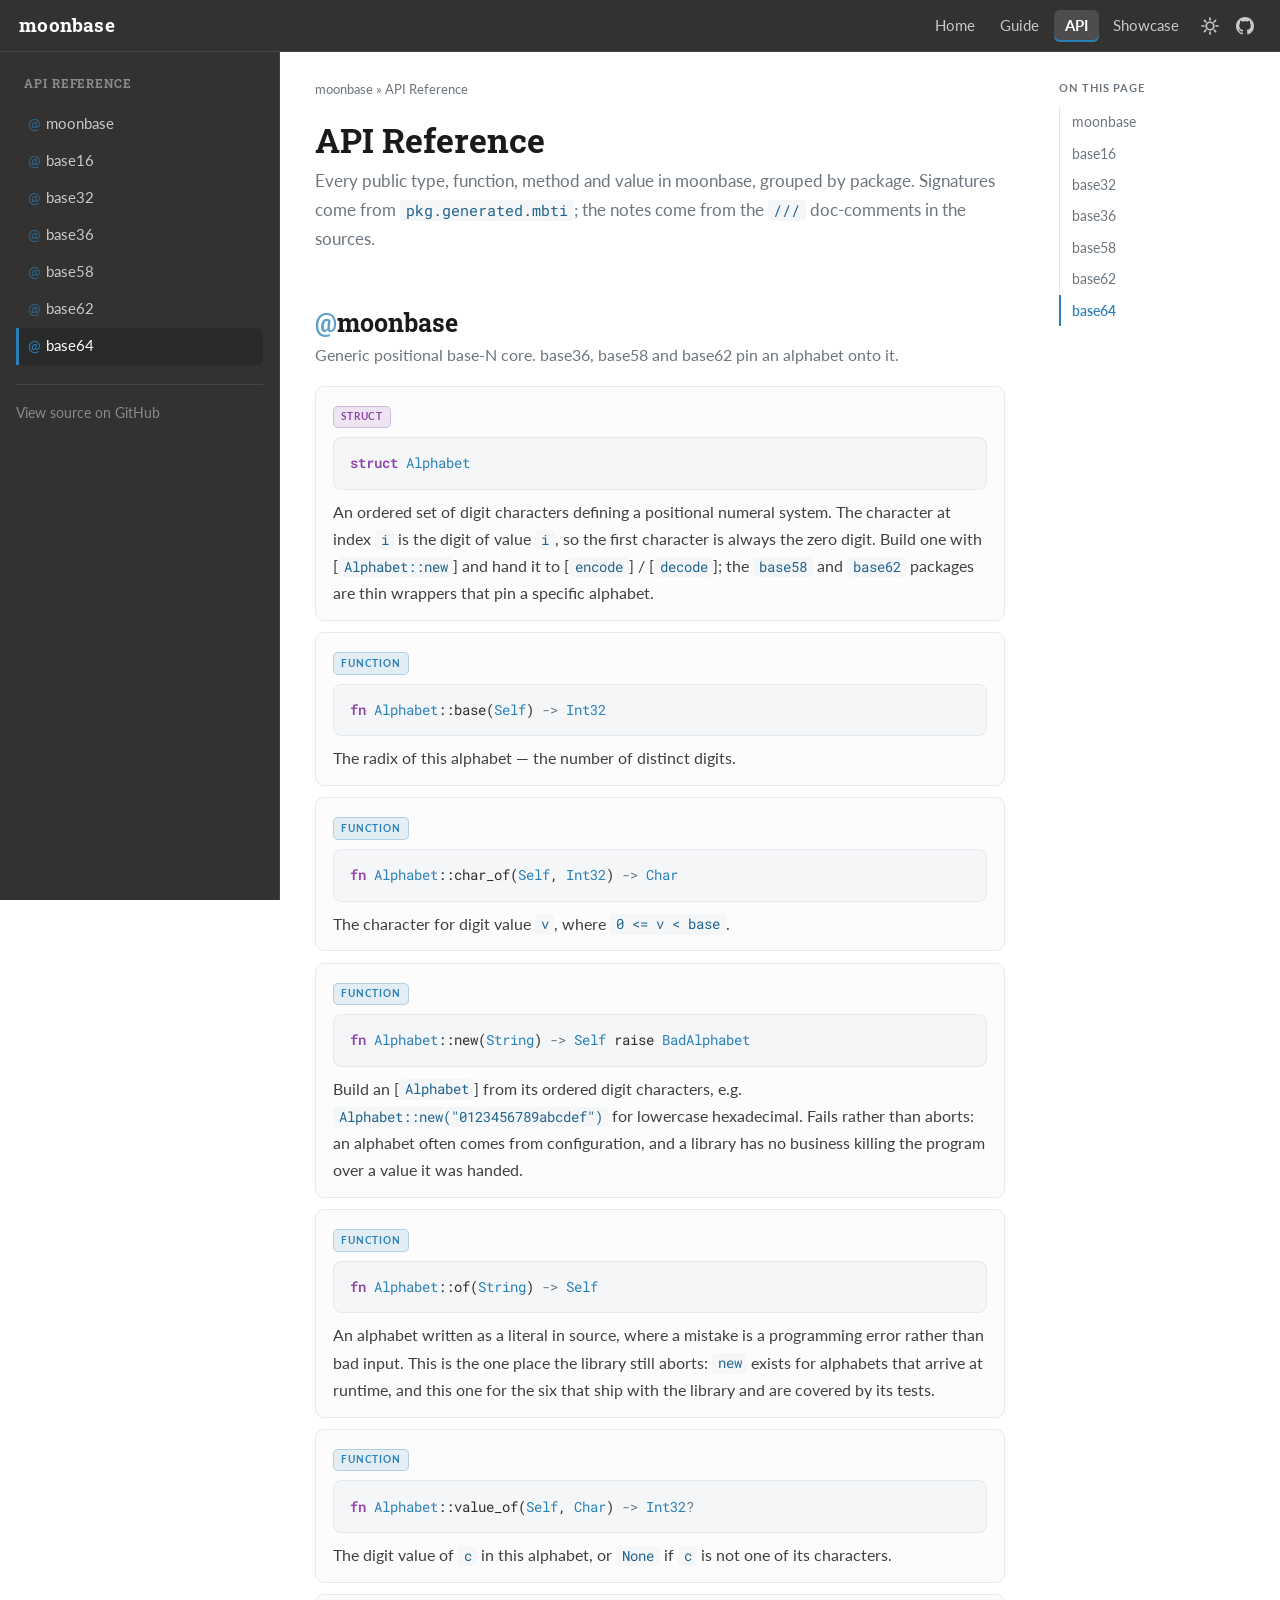
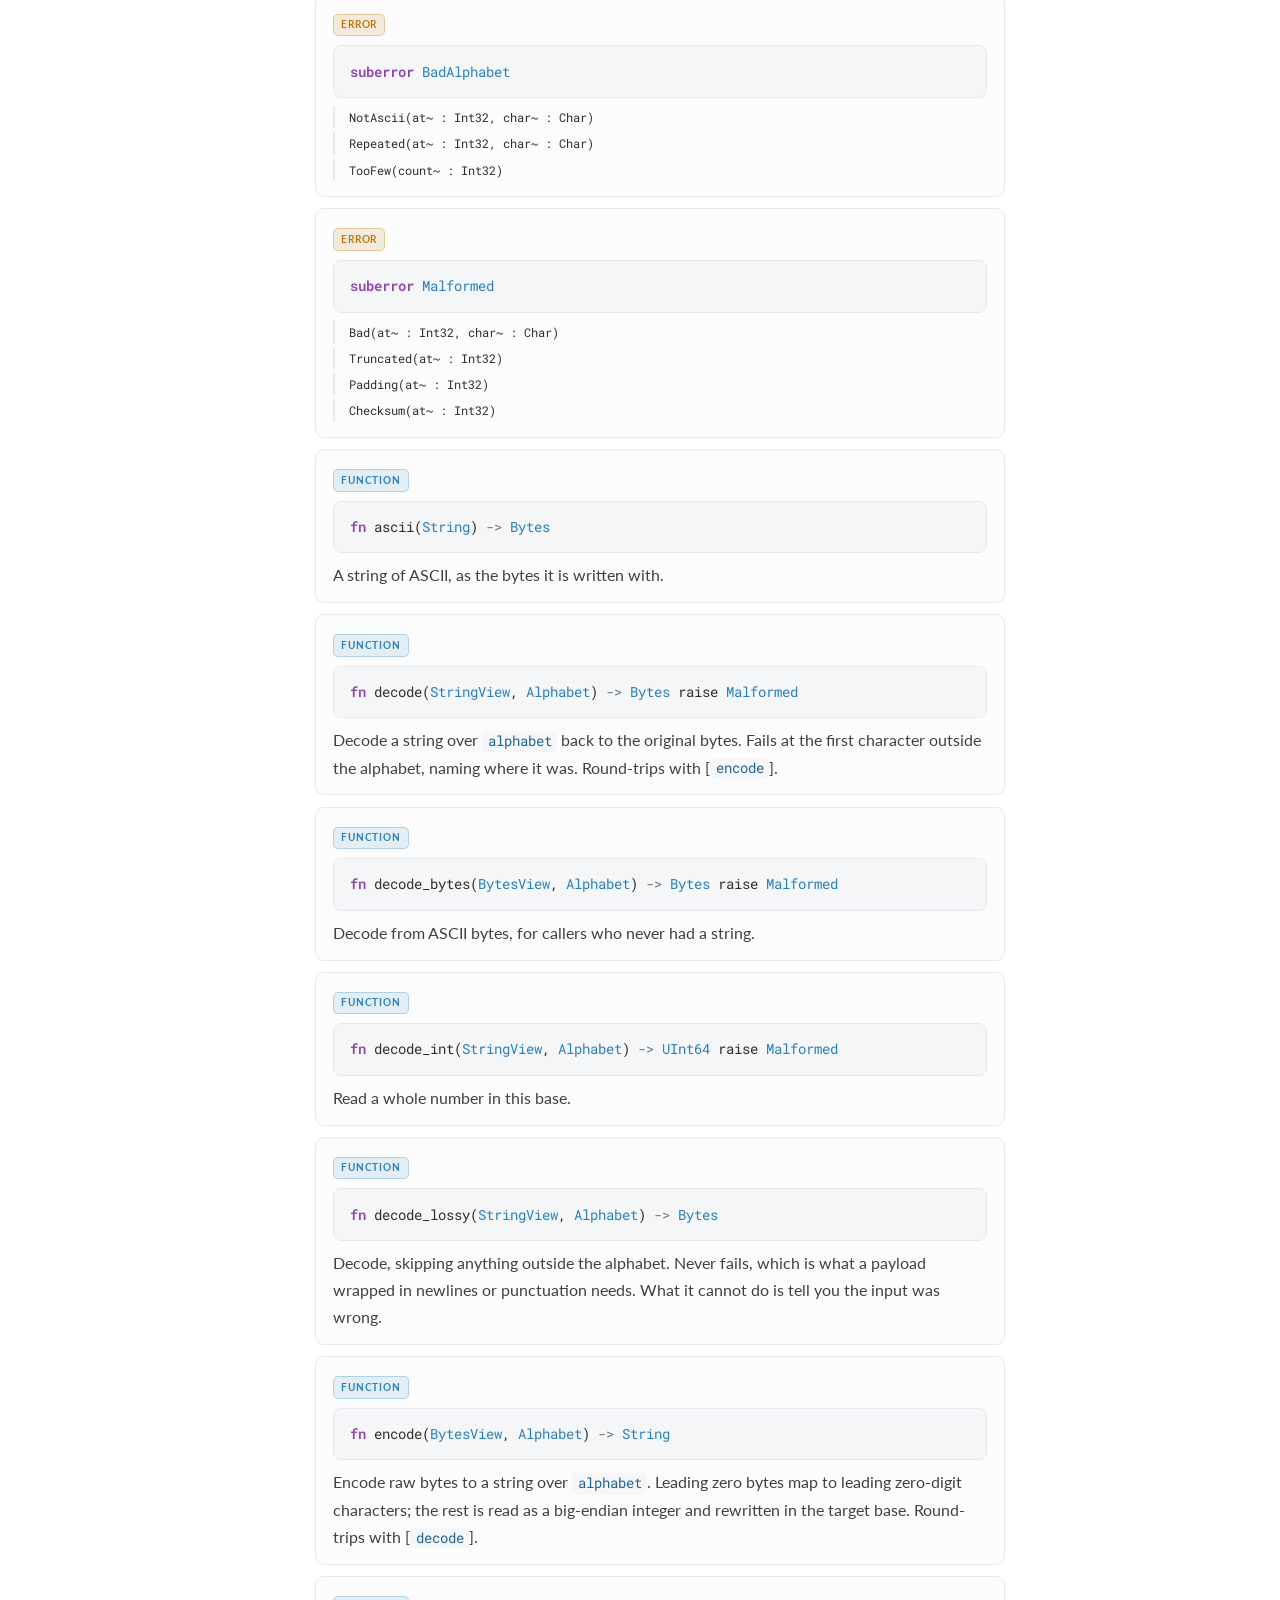
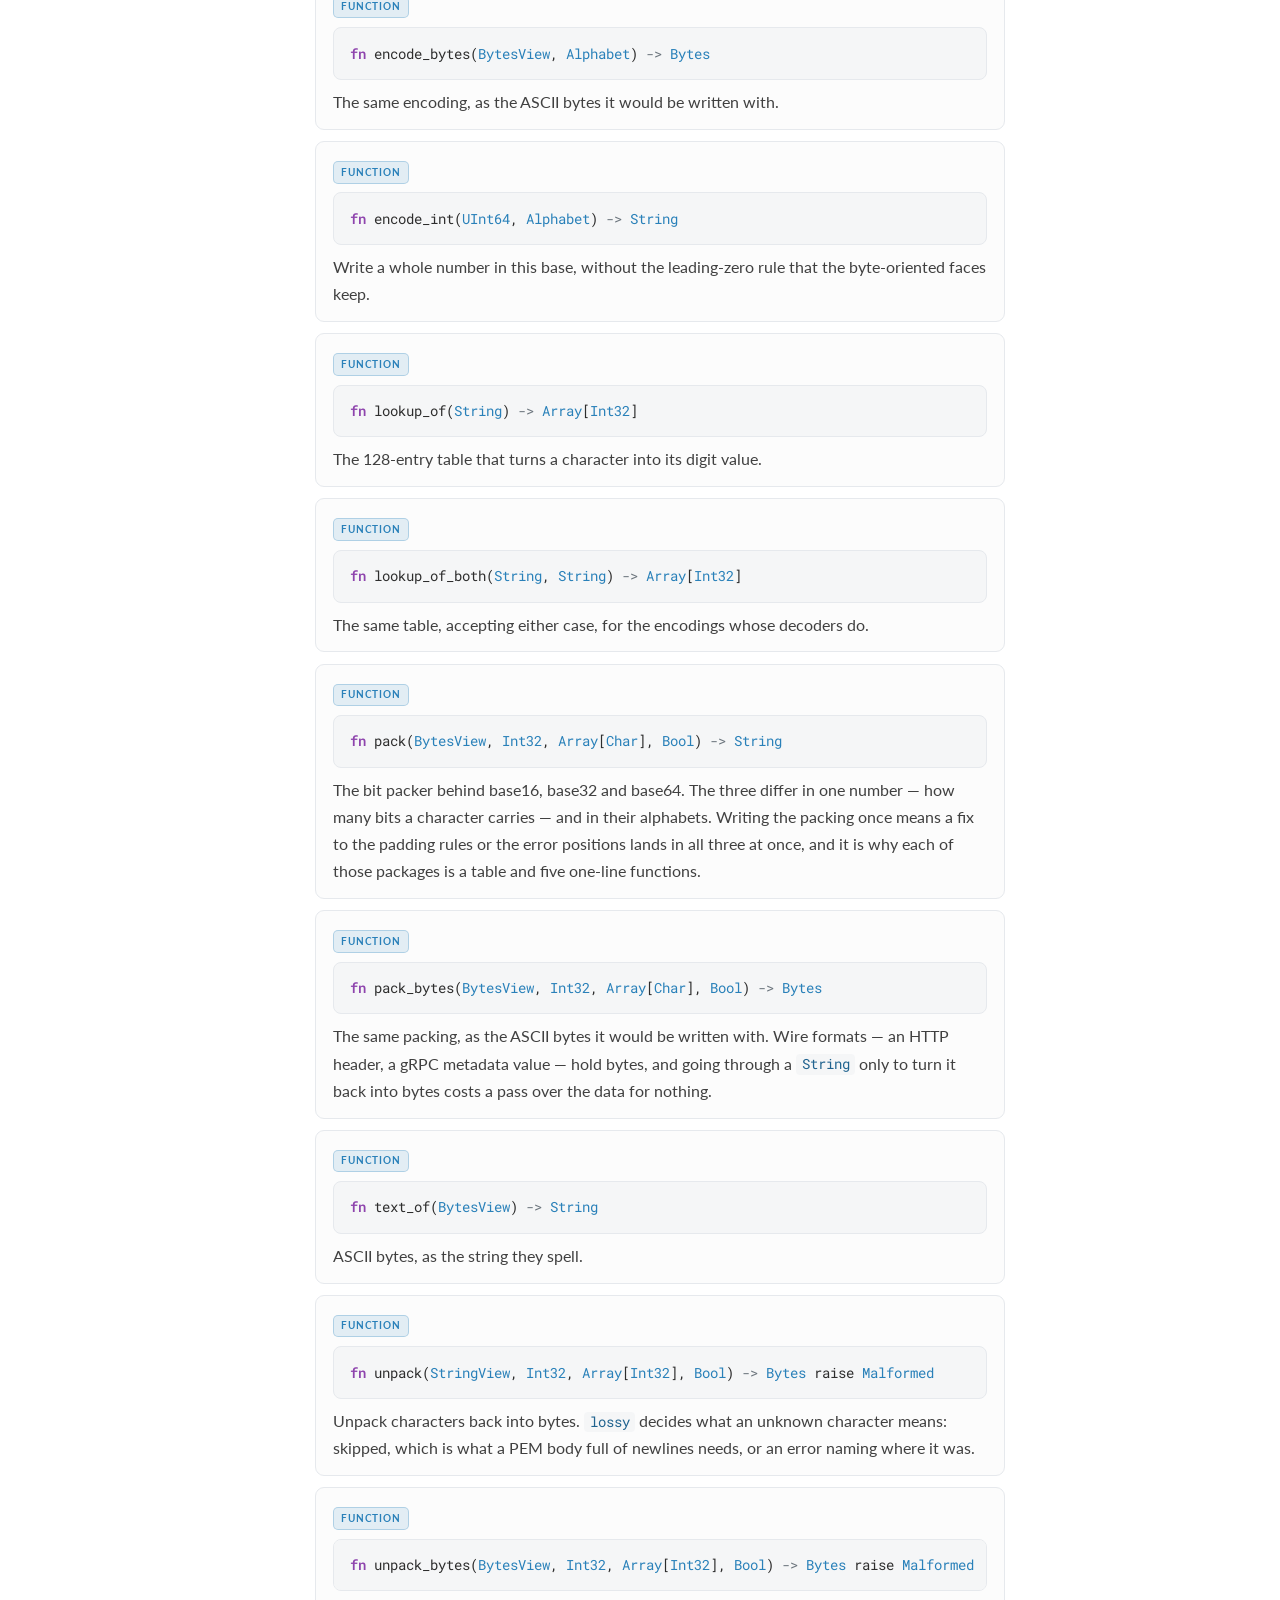
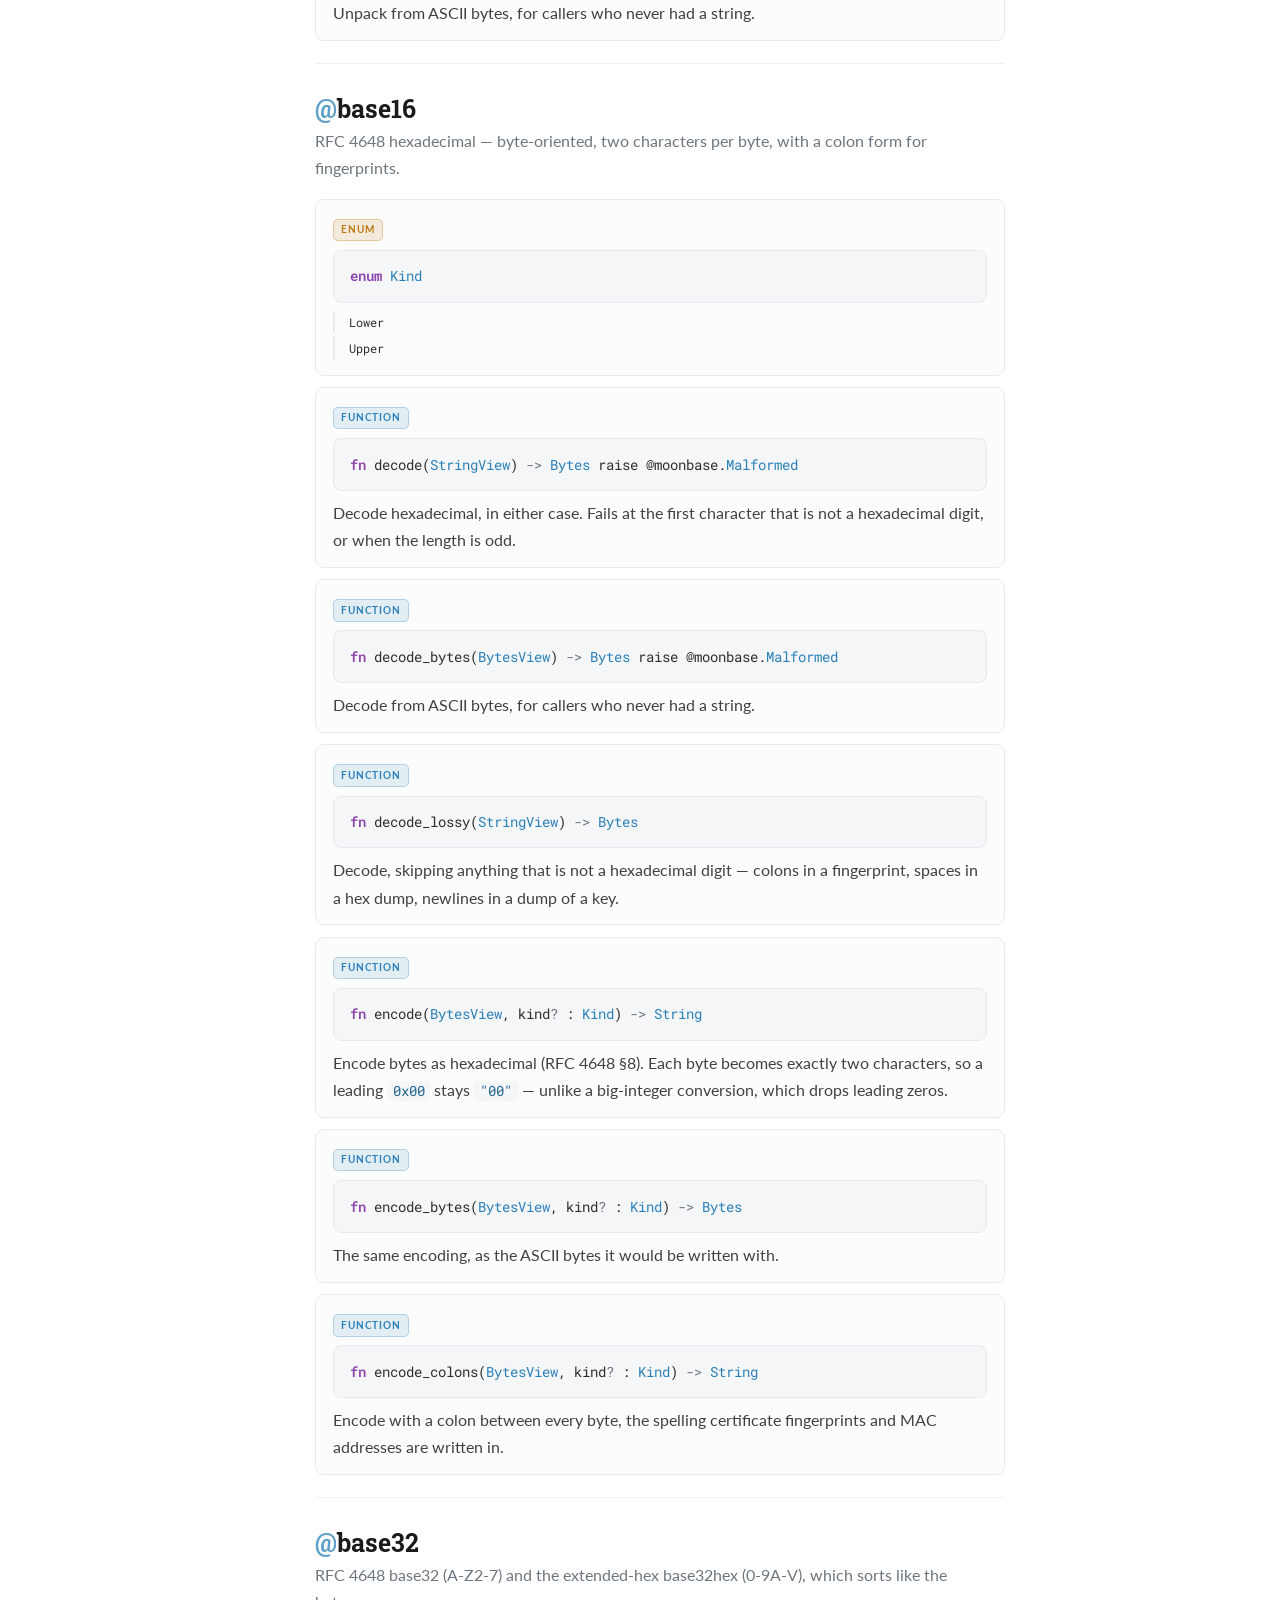
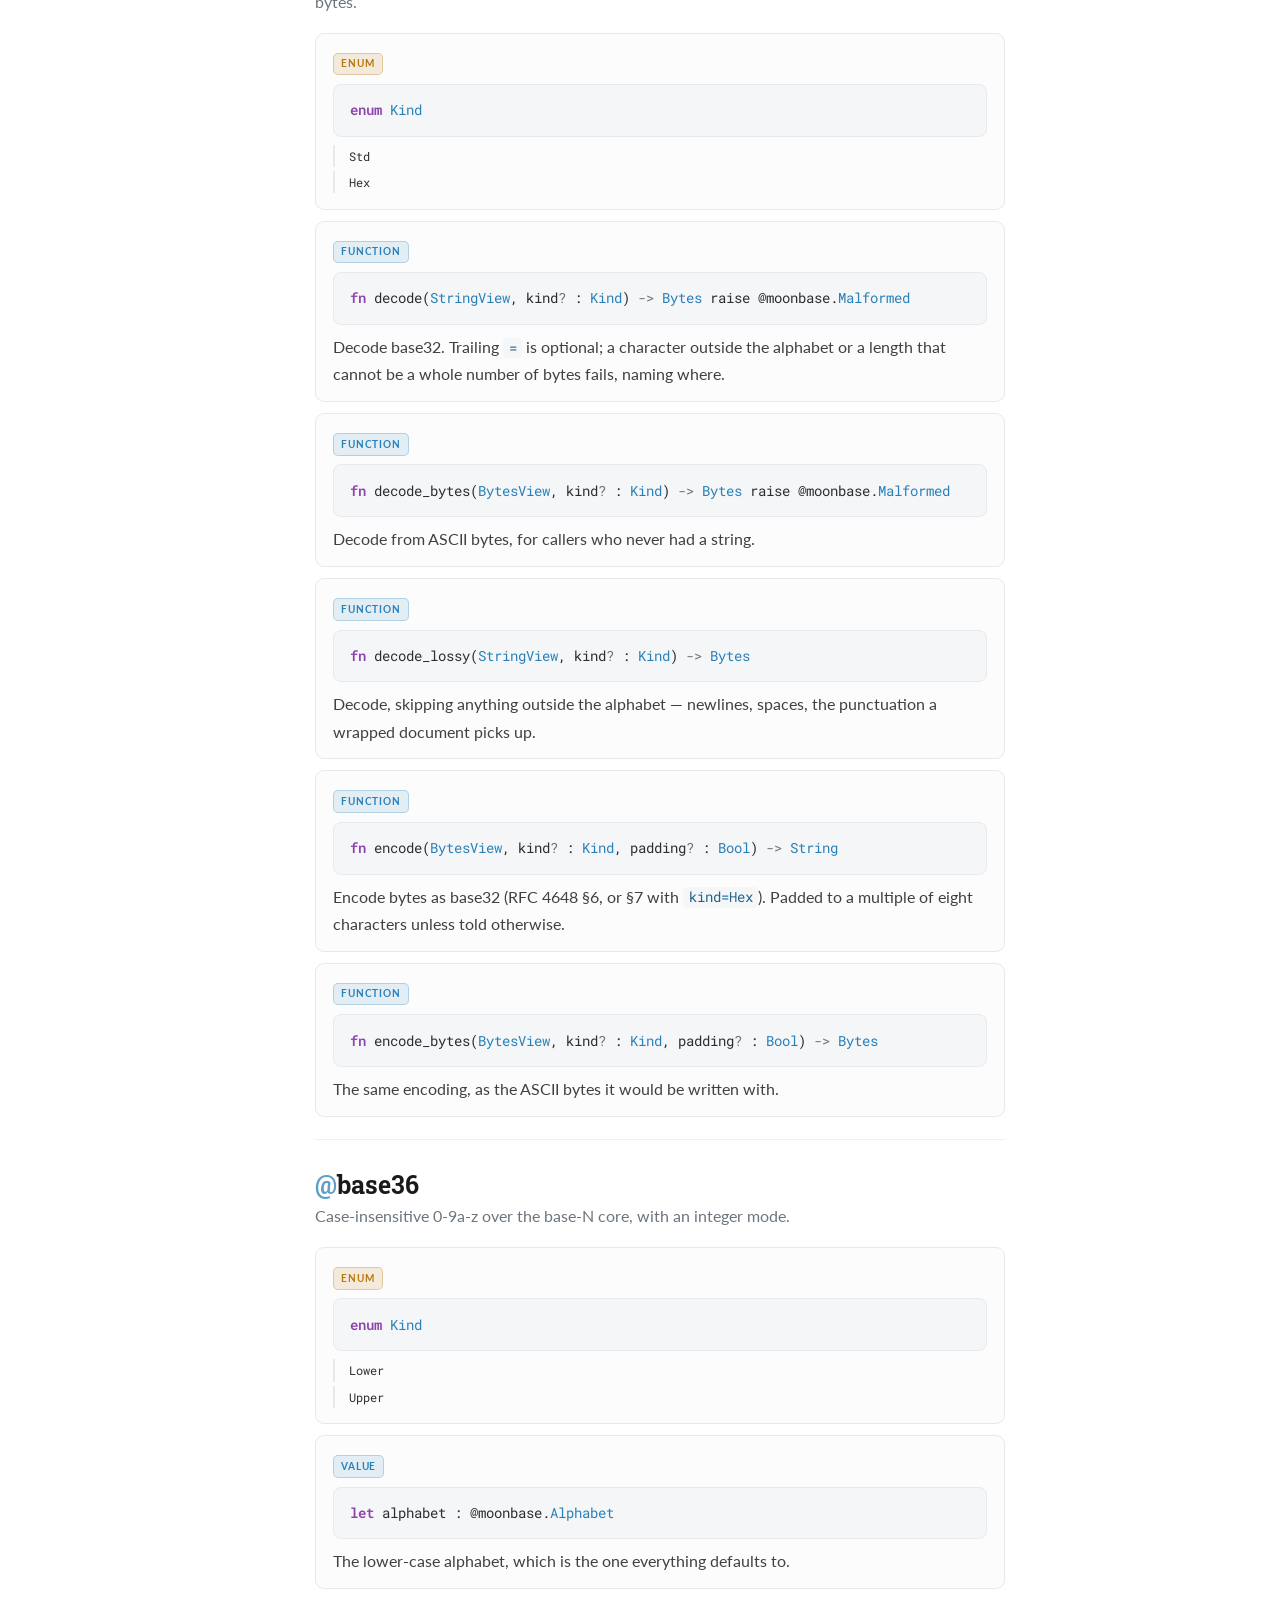
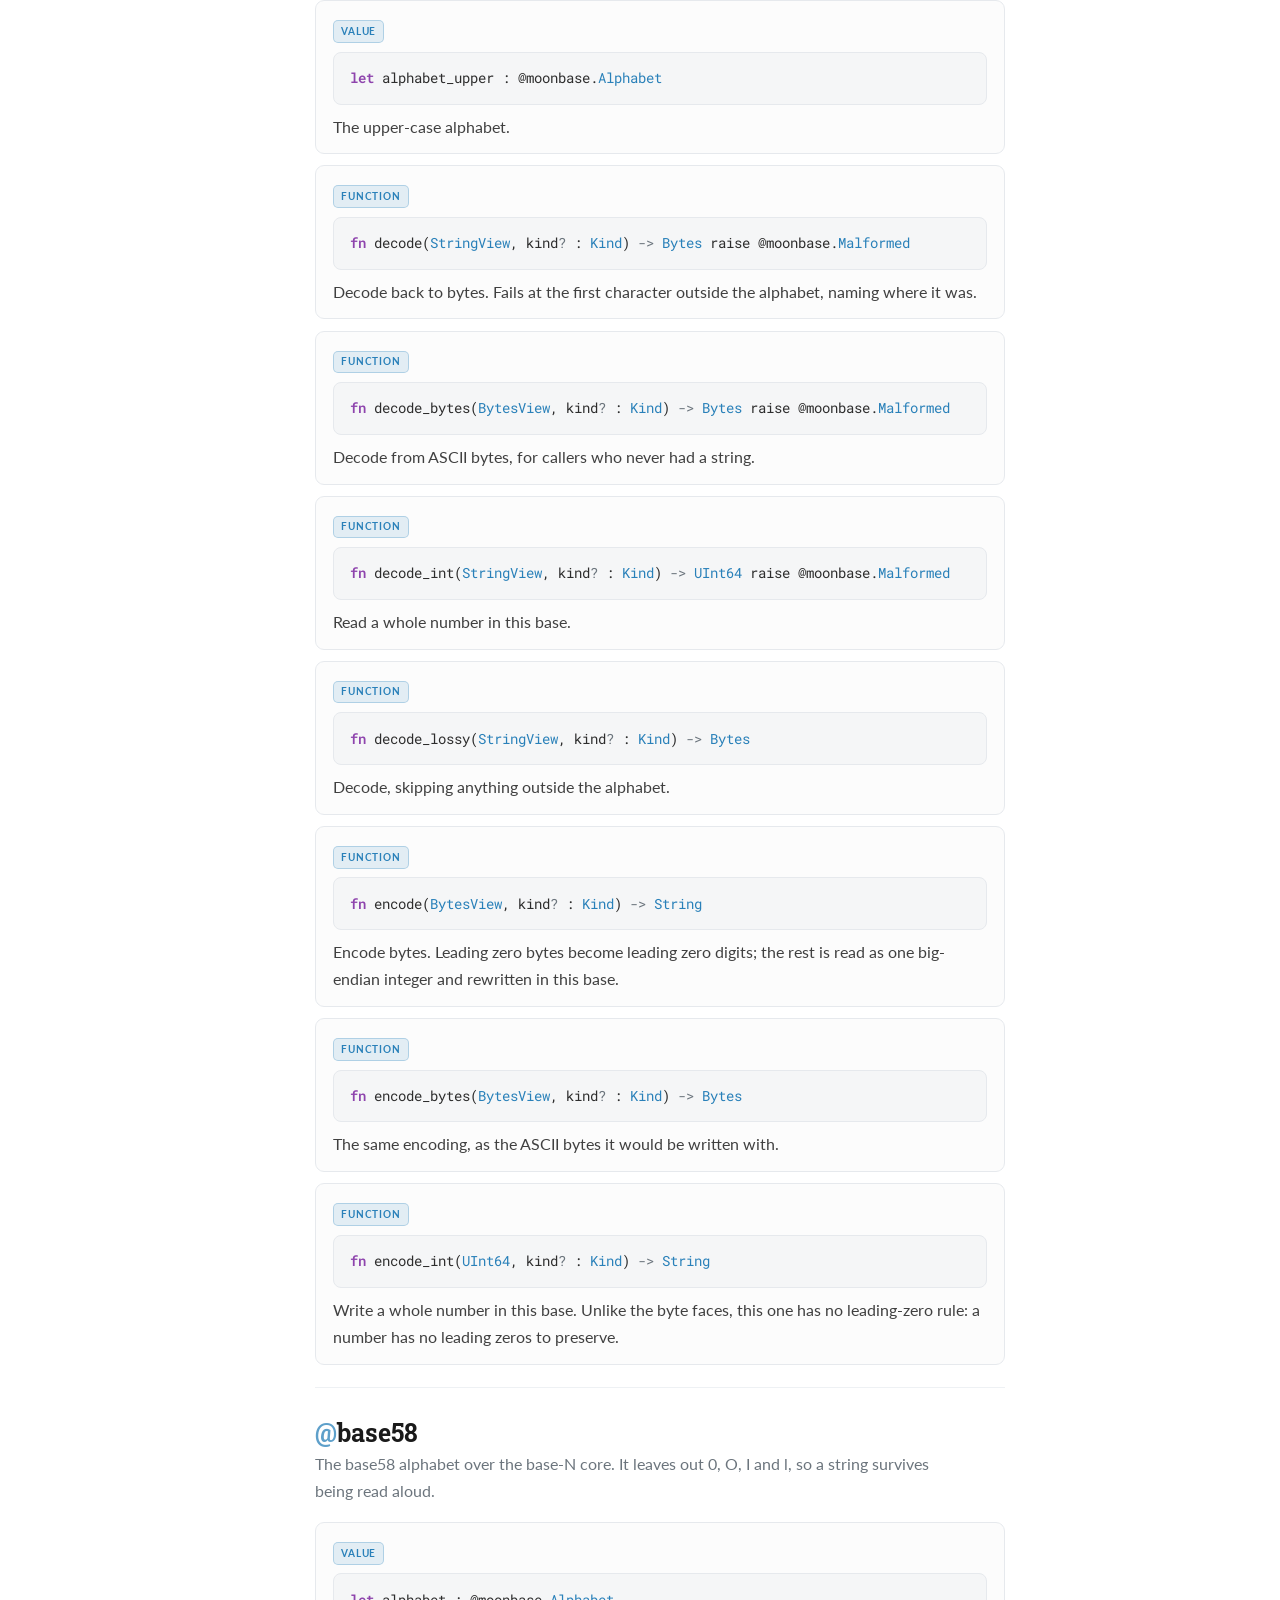
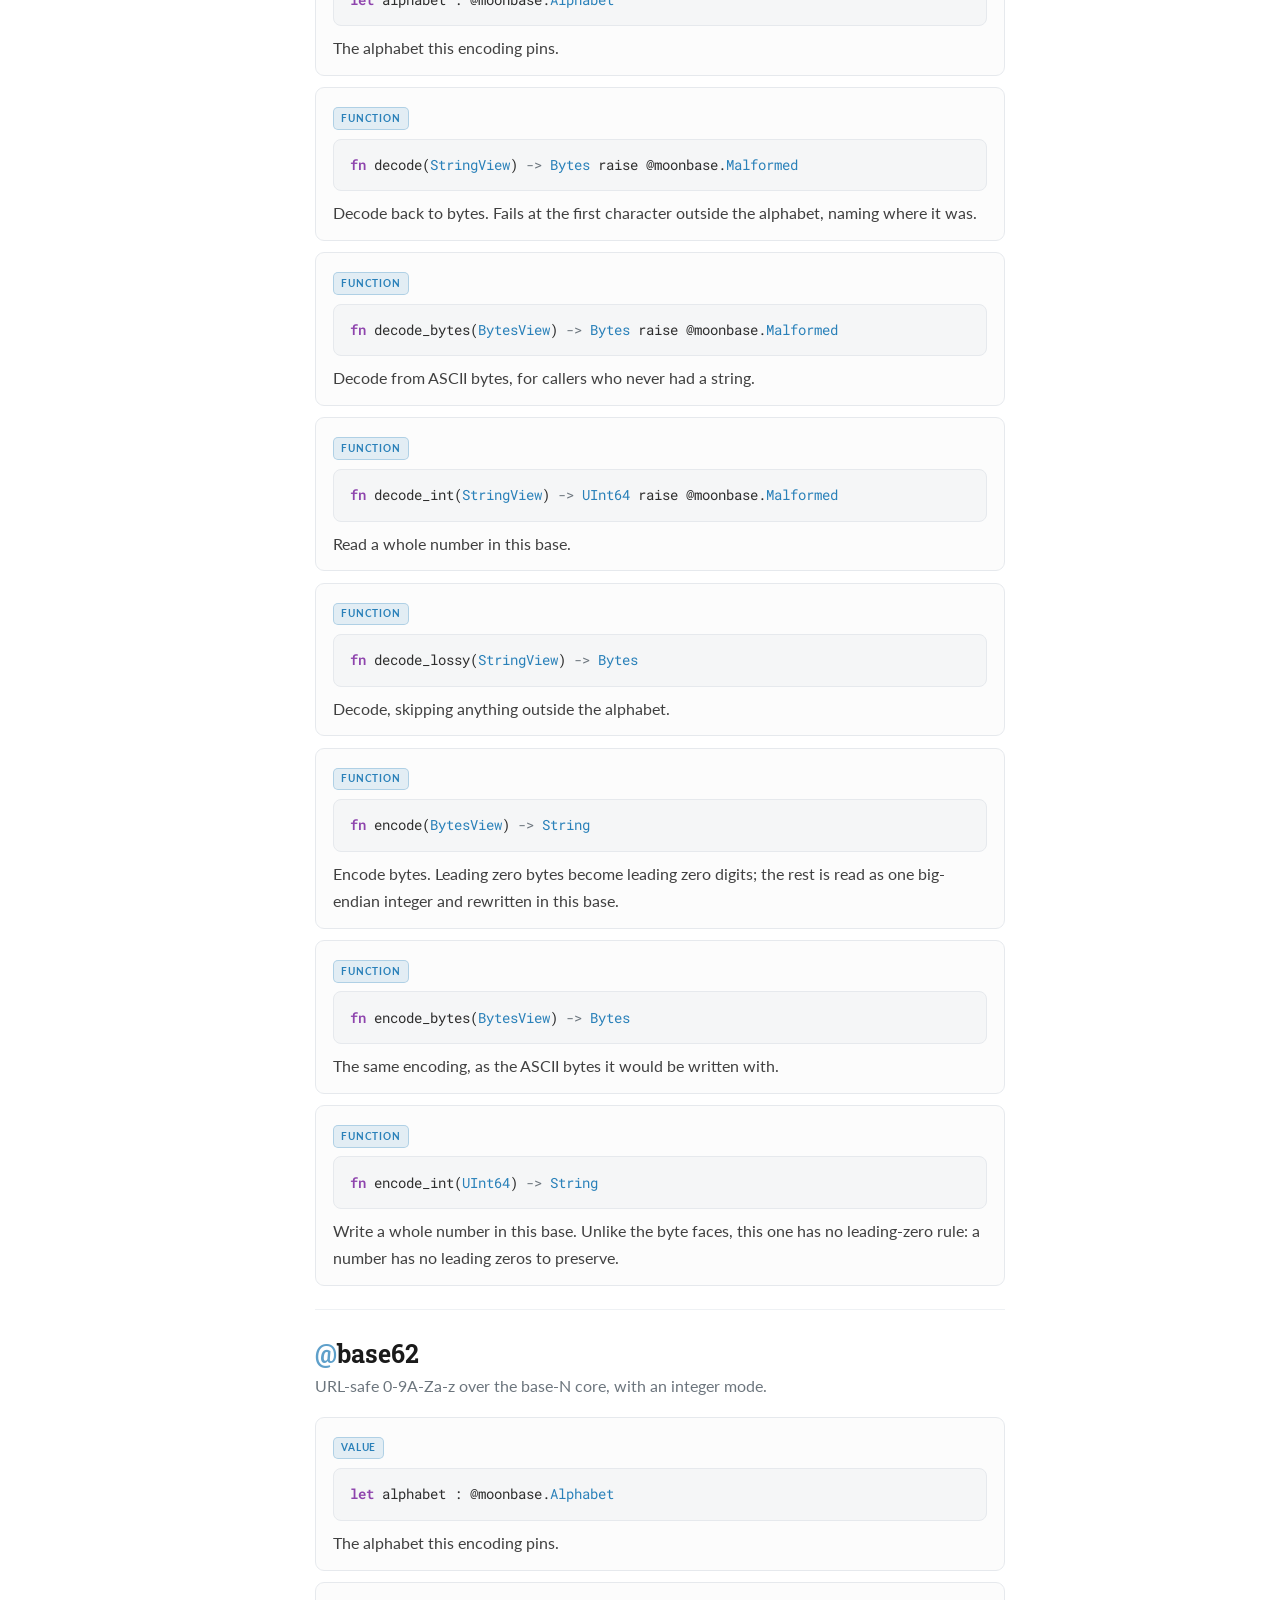
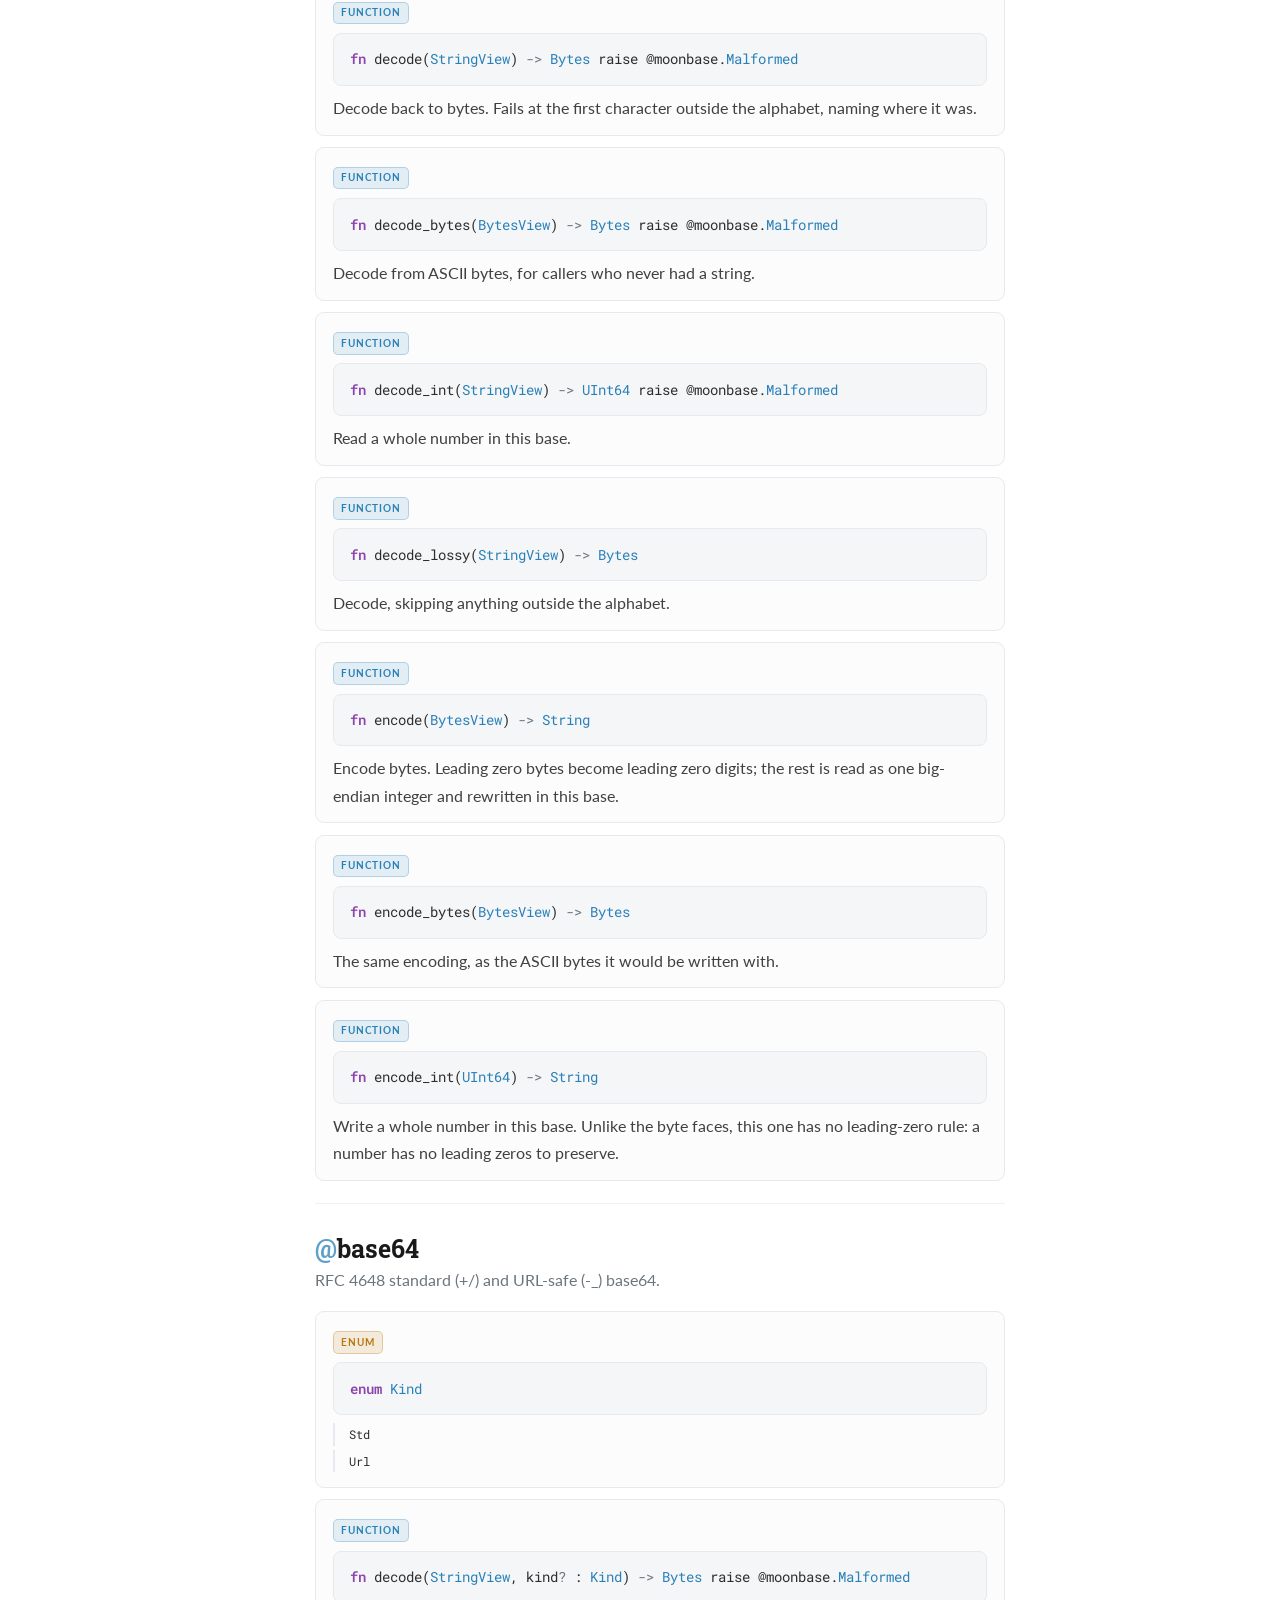
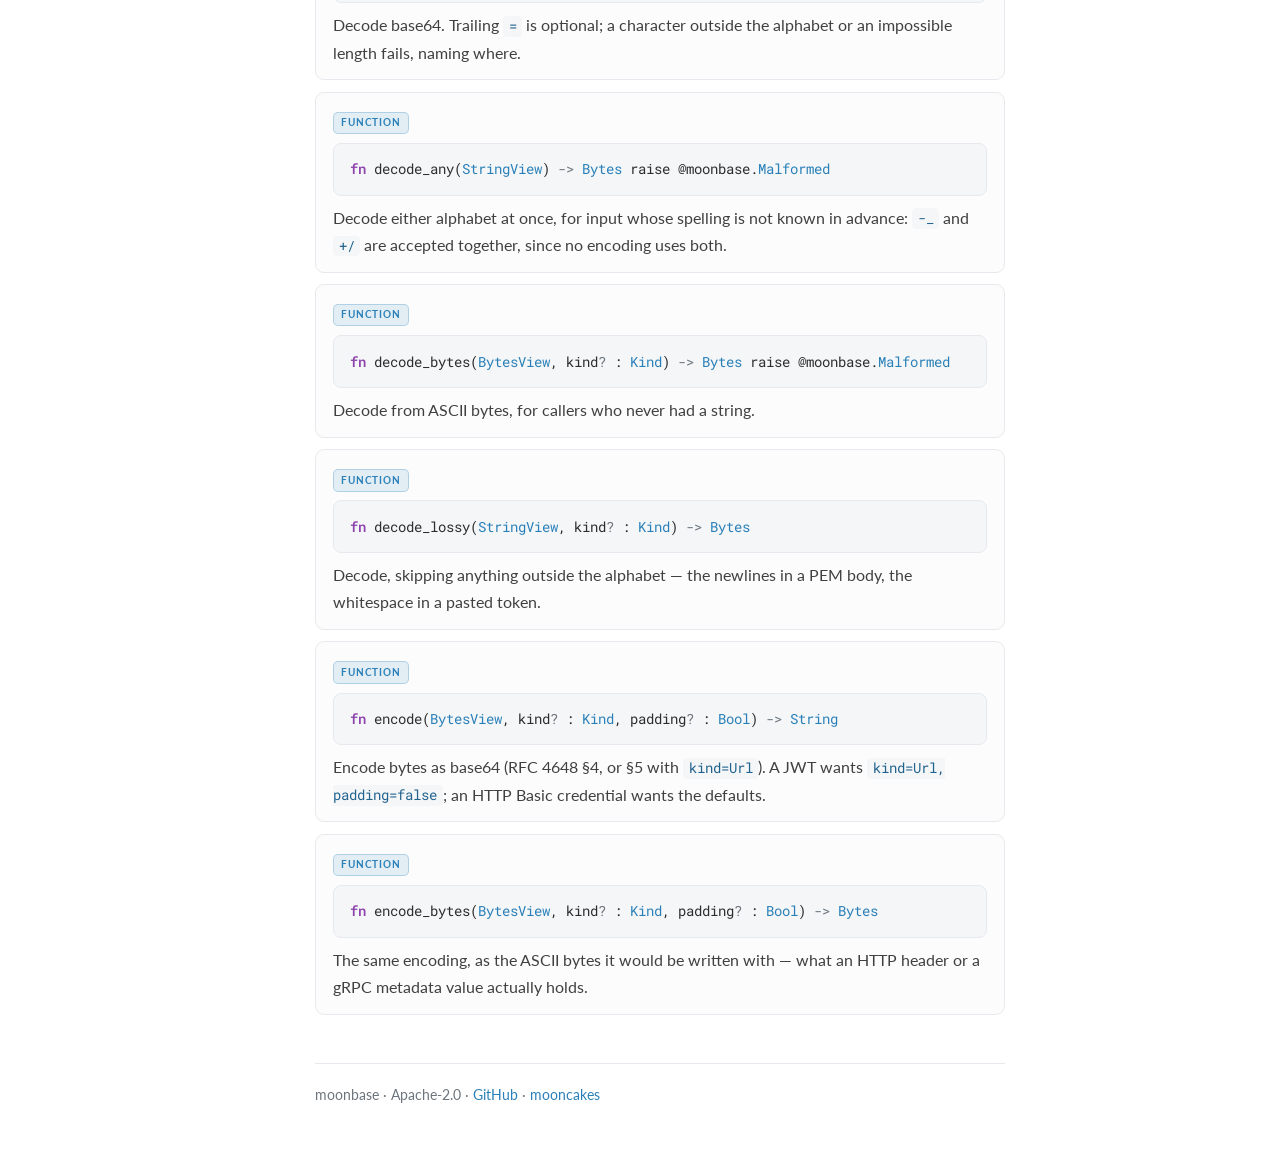
==== docs/api.html @ a3ac3c50 "docs(top bar): give the two header icons one size, one box and one baseline The theme toggle was a t" ====
<!doctype html>
<html lang="en">
<head>
<meta charset="utf-8">
<meta name="viewport" content="width=device-width, initial-scale=1">
<title>API Reference — moonbase</title>
<link rel="preconnect" href="https://fonts.googleapis.com">
<link rel="preconnect" href="https://fonts.gstatic.com" crossorigin>
<link href="https://fonts.googleapis.com/css2?family=Lato:wght@400;700&family=Roboto+Slab:wght@500;700&family=Roboto+Mono:wght@400;500&display=swap" rel="stylesheet">
<link rel="stylesheet" href="assets/style.css">
</head>
<body>
<a class="skip-link" href="#content">Skip to content</a>
<header class="rtd-top">
  <a class="brand" href="index.html">moonbase</a>
  <nav class="top-nav">
    <a href="index.html">Home</a>
    <a href="guide.html">Guide</a>
    <a class="active" href="api.html">API</a>
    <a href="showcase.html">Showcase</a>
    <button class="theme-btn" id="theme-toggle" aria-label="Toggle colour theme" title="Toggle colour theme"><svg class="ic ic-sun" viewBox="0 0 16 16" width="18" height="18" aria-hidden="true"><circle cx="8" cy="8" r="3.35" fill="none" stroke="currentColor" stroke-width="1.5"/><path d="M8 .95v1.7M8 13.35v1.7M.95 8h1.7M13.35 8h1.7M3.05 3.05l1.2 1.2M11.75 11.75l1.2 1.2M12.95 3.05l-1.2 1.2M4.25 11.75l-1.2 1.2" fill="none" stroke="currentColor" stroke-width="1.5" stroke-linecap="round"/></svg><svg class="ic ic-moon" viewBox="0 0 16 16" width="18" height="18" aria-hidden="true"><path d="M13.6 10A5.8 5.8 0 0 1 6 2.4a6.1 6.1 0 1 0 7.6 7.6Z" fill="none" stroke="currentColor" stroke-width="1.5" stroke-linejoin="round"/></svg></button>
    <a class="github" href="https://github.com/moonbitstack/moonbase" aria-label="GitHub repository" title="GitHub repository">
      <svg class="ic" viewBox="0 0 16 16" width="18" height="18" aria-hidden="true"><path fill="currentColor" d="M8 0C3.58 0 0 3.58 0 8c0 3.54 2.29 6.53 5.47 7.59.4.07.55-.17.55-.38 0-.19-.01-.82-.01-1.49-2.01.37-2.53-.49-2.69-.94-.09-.23-.48-.94-.82-1.13-.28-.15-.68-.52-.01-.53.63-.01 1.08.58 1.23.82.72 1.21 1.87.87 2.33.66.07-.52.28-.87.51-1.07-1.78-.2-3.64-.89-3.64-3.95 0-.87.31-1.59.82-2.15-.08-.2-.36-1.02.08-2.12 0 0 .67-.21 2.2.82.64-.18 1.32-.27 2-.27.68 0 1.36.09 2 .27 1.53-1.04 2.2-.82 2.2-.82.44 1.1.16 1.92.08 2.12.51.56.82 1.27.82 2.15 0 3.07-1.87 3.75-3.65 3.95.29.25.54.73.54 1.48 0 1.07-.01 1.93-.01 2.2 0 .21.15.46.55.38A8.01 8.01 0 0 0 16 8c0-4.42-3.58-8-8-8Z"></path></svg>
    </a>
  </nav>
</header>
<div class="rtd-wrap">
  <aside class="rtd-side">
    <p class="side-title">API Reference</p>
    <ul class="side-nav"><li><a href="api.html#pkg-moonbase" class="nav-pkg"><span class="at">@</span>moonbase</a></li><li><a href="api.html#pkg-base16" class="nav-pkg"><span class="at">@</span>base16</a></li><li><a href="api.html#pkg-base32" class="nav-pkg"><span class="at">@</span>base32</a></li><li><a href="api.html#pkg-base36" class="nav-pkg"><span class="at">@</span>base36</a></li><li><a href="api.html#pkg-base58" class="nav-pkg"><span class="at">@</span>base58</a></li><li><a href="api.html#pkg-base62" class="nav-pkg"><span class="at">@</span>base62</a></li><li><a href="api.html#pkg-base64" class="nav-pkg"><span class="at">@</span>base64</a></li></ul>
    <a class="side-github" href="https://github.com/moonbitstack/moonbase">View source on GitHub</a>
  </aside>
  <div class="rtd-content" id="content">
    <nav class="breadcrumb"><a href="index.html">moonbase</a> &raquo; API Reference</nav>
    <main>
      <h1>API Reference</h1>
      <p class="lede">Every public type, function, method and value in moonbase, grouped by
      package. Signatures come from <code>pkg.generated.mbti</code>; the notes come from the
      <code>///</code> doc-comments in the sources.</p>
      <section class="pkg" id="pkg-moonbase"><h2><span class="at">@</span>moonbase</h2><p class="pdesc">Generic positional base-N core. base36, base58 and base62 pin an alphabet onto it.</p><article class="item" id="sym-Alphabet" data-kind="struct"><span class="kind">struct</span><pre class="sig"><span class="k">struct</span> <span class="ty">Alphabet</span></pre><p class="doc">An ordered set of digit characters defining a positional numeral system. The character at index <code>i</code> is the digit of value <code>i</code>, so the first character is always the zero digit. Build one with [<code>Alphabet::new</code>] and hand it to [<code>encode</code>] / [<code>decode</code>]; the <code>base58</code> and <code>base62</code> packages are thin wrappers that pin a specific alphabet.</p></article><article class="item" id="sym-Alphabet::base" data-kind="fn"><span class="kind">function</span><pre class="sig"><span class="k">fn</span> <span class="ty">Alphabet</span>::base(<span class="ty">Self</span>) <span class="op">-&gt;</span> <span class="ty">Int32</span></pre><p class="doc">The radix of this alphabet — the number of distinct digits.</p></article><article class="item" id="sym-Alphabet::char_of" data-kind="fn"><span class="kind">function</span><pre class="sig"><span class="k">fn</span> <span class="ty">Alphabet</span>::char_of(<span class="ty">Self</span>, <span class="ty">Int32</span>) <span class="op">-&gt;</span> <span class="ty">Char</span></pre><p class="doc">The character for digit value <code>v</code>, where <code>0 &lt;= v &lt; base</code>.</p></article><article class="item" id="sym-Alphabet::new" data-kind="fn"><span class="kind">function</span><pre class="sig"><span class="k">fn</span> <span class="ty">Alphabet</span>::new(<span class="ty">String</span>) <span class="op">-&gt;</span> <span class="ty">Self</span> raise <span class="ty">BadAlphabet</span></pre><p class="doc">Build an [<code>Alphabet</code>] from its ordered digit characters, e.g. <code>Alphabet::new(&quot;0123456789abcdef&quot;)</code> for lowercase hexadecimal. Fails rather than aborts: an alphabet often comes from configuration, and a library has no business killing the program over a value it was handed.</p></article><article class="item" id="sym-Alphabet::of" data-kind="fn"><span class="kind">function</span><pre class="sig"><span class="k">fn</span> <span class="ty">Alphabet</span>::of(<span class="ty">String</span>) <span class="op">-&gt;</span> <span class="ty">Self</span></pre><p class="doc">An alphabet written as a literal in source, where a mistake is a programming error rather than bad input. This is the one place the library still aborts: <code>new</code> exists for alphabets that arrive at runtime, and this one for the six that ship with the library and are covered by its tests.</p></article><article class="item" id="sym-Alphabet::value_of" data-kind="fn"><span class="kind">function</span><pre class="sig"><span class="k">fn</span> <span class="ty">Alphabet</span>::value_of(<span class="ty">Self</span>, <span class="ty">Char</span>) <span class="op">-&gt;</span> <span class="ty">Int32</span><span class="op">?</span></pre><p class="doc">The digit value of <code>c</code> in this alphabet, or <code>None</code> if <code>c</code> is not one of its characters.</p></article><article class="item" id="sym-BadAlphabet" data-kind="error"><span class="kind">error</span><pre class="sig"><span class="k">suberror</span> <span class="ty">BadAlphabet</span></pre><div class="variants"><div class="variant"><code><span class="ty">NotAscii</span>(at<span class="op">~</span> : <span class="ty">Int32</span>, char<span class="op">~</span> : <span class="ty">Char</span>)</code></div><div class="variant"><code><span class="ty">Repeated</span>(at<span class="op">~</span> : <span class="ty">Int32</span>, char<span class="op">~</span> : <span class="ty">Char</span>)</code></div><div class="variant"><code><span class="ty">TooFew</span>(count<span class="op">~</span> : <span class="ty">Int32</span>)</code></div></div></article><article class="item" id="sym-Malformed" data-kind="error"><span class="kind">error</span><pre class="sig"><span class="k">suberror</span> <span class="ty">Malformed</span></pre><div class="variants"><div class="variant"><code><span class="ty">Bad</span>(at<span class="op">~</span> : <span class="ty">Int32</span>, char<span class="op">~</span> : <span class="ty">Char</span>)</code></div><div class="variant"><code><span class="ty">Truncated</span>(at<span class="op">~</span> : <span class="ty">Int32</span>)</code></div><div class="variant"><code><span class="ty">Padding</span>(at<span class="op">~</span> : <span class="ty">Int32</span>)</code></div><div class="variant"><code><span class="ty">Checksum</span>(at<span class="op">~</span> : <span class="ty">Int32</span>)</code></div></div></article><article class="item" id="sym-ascii" data-kind="fn"><span class="kind">function</span><pre class="sig"><span class="k">fn</span> ascii(<span class="ty">String</span>) <span class="op">-&gt;</span> <span class="ty">Bytes</span></pre><p class="doc">A string of ASCII, as the bytes it is written with.</p></article><article class="item" id="sym-decode" data-kind="fn"><span class="kind">function</span><pre class="sig"><span class="k">fn</span> decode(<span class="ty">StringView</span>, <span class="ty">Alphabet</span>) <span class="op">-&gt;</span> <span class="ty">Bytes</span> raise <span class="ty">Malformed</span></pre><p class="doc">Decode a string over <code>alphabet</code> back to the original bytes. Fails at the first character outside the alphabet, naming where it was. Round-trips with [<code>encode</code>].</p></article><article class="item" id="sym-decode_bytes" data-kind="fn"><span class="kind">function</span><pre class="sig"><span class="k">fn</span> decode_bytes(<span class="ty">BytesView</span>, <span class="ty">Alphabet</span>) <span class="op">-&gt;</span> <span class="ty">Bytes</span> raise <span class="ty">Malformed</span></pre><p class="doc">Decode from ASCII bytes, for callers who never had a string.</p></article><article class="item" id="sym-decode_int" data-kind="fn"><span class="kind">function</span><pre class="sig"><span class="k">fn</span> decode_int(<span class="ty">StringView</span>, <span class="ty">Alphabet</span>) <span class="op">-&gt;</span> <span class="ty">UInt64</span> raise <span class="ty">Malformed</span></pre><p class="doc">Read a whole number in this base.</p></article><article class="item" id="sym-decode_lossy" data-kind="fn"><span class="kind">function</span><pre class="sig"><span class="k">fn</span> decode_lossy(<span class="ty">StringView</span>, <span class="ty">Alphabet</span>) <span class="op">-&gt;</span> <span class="ty">Bytes</span></pre><p class="doc">Decode, skipping anything outside the alphabet. Never fails, which is what a payload wrapped in newlines or punctuation needs. What it cannot do is tell you the input was wrong.</p></article><article class="item" id="sym-encode" data-kind="fn"><span class="kind">function</span><pre class="sig"><span class="k">fn</span> encode(<span class="ty">BytesView</span>, <span class="ty">Alphabet</span>) <span class="op">-&gt;</span> <span class="ty">String</span></pre><p class="doc">Encode raw bytes to a string over <code>alphabet</code>. Leading zero bytes map to leading zero-digit characters; the rest is read as a big-endian integer and rewritten in the target base. Round-trips with [<code>decode</code>].</p></article><article class="item" id="sym-encode_bytes" data-kind="fn"><span class="kind">function</span><pre class="sig"><span class="k">fn</span> encode_bytes(<span class="ty">BytesView</span>, <span class="ty">Alphabet</span>) <span class="op">-&gt;</span> <span class="ty">Bytes</span></pre><p class="doc">The same encoding, as the ASCII bytes it would be written with.</p></article><article class="item" id="sym-encode_int" data-kind="fn"><span class="kind">function</span><pre class="sig"><span class="k">fn</span> encode_int(<span class="ty">UInt64</span>, <span class="ty">Alphabet</span>) <span class="op">-&gt;</span> <span class="ty">String</span></pre><p class="doc">Write a whole number in this base, without the leading-zero rule that the byte-oriented faces keep.</p></article><article class="item" id="sym-lookup_of" data-kind="fn"><span class="kind">function</span><pre class="sig"><span class="k">fn</span> lookup_of(<span class="ty">String</span>) <span class="op">-&gt;</span> <span class="ty">Array</span>[<span class="ty">Int32</span>]</pre><p class="doc">The 128-entry table that turns a character into its digit value.</p></article><article class="item" id="sym-lookup_of_both" data-kind="fn"><span class="kind">function</span><pre class="sig"><span class="k">fn</span> lookup_of_both(<span class="ty">String</span>, <span class="ty">String</span>) <span class="op">-&gt;</span> <span class="ty">Array</span>[<span class="ty">Int32</span>]</pre><p class="doc">The same table, accepting either case, for the encodings whose decoders do.</p></article><article class="item" id="sym-pack" data-kind="fn"><span class="kind">function</span><pre class="sig"><span class="k">fn</span> pack(<span class="ty">BytesView</span>, <span class="ty">Int32</span>, <span class="ty">Array</span>[<span class="ty">Char</span>], <span class="ty">Bool</span>) <span class="op">-&gt;</span> <span class="ty">String</span></pre><p class="doc">The bit packer behind base16, base32 and base64. The three differ in one number — how many bits a character carries — and in their alphabets. Writing the packing once means a fix to the padding rules or the error positions lands in all three at once, and it is why each of those packages is a table and five one-line functions.</p></article><article class="item" id="sym-pack_bytes" data-kind="fn"><span class="kind">function</span><pre class="sig"><span class="k">fn</span> pack_bytes(<span class="ty">BytesView</span>, <span class="ty">Int32</span>, <span class="ty">Array</span>[<span class="ty">Char</span>], <span class="ty">Bool</span>) <span class="op">-&gt;</span> <span class="ty">Bytes</span></pre><p class="doc">The same packing, as the ASCII bytes it would be written with. Wire formats — an HTTP header, a gRPC metadata value — hold bytes, and going through a <code>String</code> only to turn it back into bytes costs a pass over the data for nothing.</p></article><article class="item" id="sym-text_of" data-kind="fn"><span class="kind">function</span><pre class="sig"><span class="k">fn</span> text_of(<span class="ty">BytesView</span>) <span class="op">-&gt;</span> <span class="ty">String</span></pre><p class="doc">ASCII bytes, as the string they spell.</p></article><article class="item" id="sym-unpack" data-kind="fn"><span class="kind">function</span><pre class="sig"><span class="k">fn</span> unpack(<span class="ty">StringView</span>, <span class="ty">Int32</span>, <span class="ty">Array</span>[<span class="ty">Int32</span>], <span class="ty">Bool</span>) <span class="op">-&gt;</span> <span class="ty">Bytes</span> raise <span class="ty">Malformed</span></pre><p class="doc">Unpack characters back into bytes. <code>lossy</code> decides what an unknown character means: skipped, which is what a PEM body full of newlines needs, or an error naming where it was.</p></article><article class="item" id="sym-unpack_bytes" data-kind="fn"><span class="kind">function</span><pre class="sig"><span class="k">fn</span> unpack_bytes(<span class="ty">BytesView</span>, <span class="ty">Int32</span>, <span class="ty">Array</span>[<span class="ty">Int32</span>], <span class="ty">Bool</span>) <span class="op">-&gt;</span> <span class="ty">Bytes</span> raise <span class="ty">Malformed</span></pre><p class="doc">Unpack from ASCII bytes, for callers who never had a string.</p></article></section>
<section class="pkg" id="pkg-base16"><h2><span class="at">@</span>base16</h2><p class="pdesc">RFC 4648 hexadecimal — byte-oriented, two characters per byte, with a colon form for fingerprints.</p><article class="item" id="sym-Kind" data-kind="enum"><span class="kind">enum</span><pre class="sig"><span class="k">enum</span> <span class="ty">Kind</span></pre><div class="variants"><div class="variant"><code><span class="ty">Lower</span></code></div><div class="variant"><code><span class="ty">Upper</span></code></div></div></article><article class="item" id="sym-decode" data-kind="fn"><span class="kind">function</span><pre class="sig"><span class="k">fn</span> decode(<span class="ty">StringView</span>) <span class="op">-&gt;</span> <span class="ty">Bytes</span> raise @moonbase.<span class="ty">Malformed</span></pre><p class="doc">Decode hexadecimal, in either case. Fails at the first character that is not a hexadecimal digit, or when the length is odd.</p></article><article class="item" id="sym-decode_bytes" data-kind="fn"><span class="kind">function</span><pre class="sig"><span class="k">fn</span> decode_bytes(<span class="ty">BytesView</span>) <span class="op">-&gt;</span> <span class="ty">Bytes</span> raise @moonbase.<span class="ty">Malformed</span></pre><p class="doc">Decode from ASCII bytes, for callers who never had a string.</p></article><article class="item" id="sym-decode_lossy" data-kind="fn"><span class="kind">function</span><pre class="sig"><span class="k">fn</span> decode_lossy(<span class="ty">StringView</span>) <span class="op">-&gt;</span> <span class="ty">Bytes</span></pre><p class="doc">Decode, skipping anything that is not a hexadecimal digit — colons in a fingerprint, spaces in a hex dump, newlines in a dump of a key.</p></article><article class="item" id="sym-encode" data-kind="fn"><span class="kind">function</span><pre class="sig"><span class="k">fn</span> encode(<span class="ty">BytesView</span>, kind<span class="op">?</span> : <span class="ty">Kind</span>) <span class="op">-&gt;</span> <span class="ty">String</span></pre><p class="doc">Encode bytes as hexadecimal (RFC 4648 §8). Each byte becomes exactly two characters, so a leading <code>0x00</code> stays <code>&quot;00&quot;</code> — unlike a big-integer conversion, which drops leading zeros.</p></article><article class="item" id="sym-encode_bytes" data-kind="fn"><span class="kind">function</span><pre class="sig"><span class="k">fn</span> encode_bytes(<span class="ty">BytesView</span>, kind<span class="op">?</span> : <span class="ty">Kind</span>) <span class="op">-&gt;</span> <span class="ty">Bytes</span></pre><p class="doc">The same encoding, as the ASCII bytes it would be written with.</p></article><article class="item" id="sym-encode_colons" data-kind="fn"><span class="kind">function</span><pre class="sig"><span class="k">fn</span> encode_colons(<span class="ty">BytesView</span>, kind<span class="op">?</span> : <span class="ty">Kind</span>) <span class="op">-&gt;</span> <span class="ty">String</span></pre><p class="doc">Encode with a colon between every byte, the spelling certificate fingerprints and MAC addresses are written in.</p></article></section>
<section class="pkg" id="pkg-base32"><h2><span class="at">@</span>base32</h2><p class="pdesc">RFC 4648 base32 (A-Z2-7) and the extended-hex base32hex (0-9A-V), which sorts like the bytes.</p><article class="item" id="sym-Kind" data-kind="enum"><span class="kind">enum</span><pre class="sig"><span class="k">enum</span> <span class="ty">Kind</span></pre><div class="variants"><div class="variant"><code><span class="ty">Std</span></code></div><div class="variant"><code><span class="ty">Hex</span></code></div></div></article><article class="item" id="sym-decode" data-kind="fn"><span class="kind">function</span><pre class="sig"><span class="k">fn</span> decode(<span class="ty">StringView</span>, kind<span class="op">?</span> : <span class="ty">Kind</span>) <span class="op">-&gt;</span> <span class="ty">Bytes</span> raise @moonbase.<span class="ty">Malformed</span></pre><p class="doc">Decode base32. Trailing <code>=</code> is optional; a character outside the alphabet or a length that cannot be a whole number of bytes fails, naming where.</p></article><article class="item" id="sym-decode_bytes" data-kind="fn"><span class="kind">function</span><pre class="sig"><span class="k">fn</span> decode_bytes(<span class="ty">BytesView</span>, kind<span class="op">?</span> : <span class="ty">Kind</span>) <span class="op">-&gt;</span> <span class="ty">Bytes</span> raise @moonbase.<span class="ty">Malformed</span></pre><p class="doc">Decode from ASCII bytes, for callers who never had a string.</p></article><article class="item" id="sym-decode_lossy" data-kind="fn"><span class="kind">function</span><pre class="sig"><span class="k">fn</span> decode_lossy(<span class="ty">StringView</span>, kind<span class="op">?</span> : <span class="ty">Kind</span>) <span class="op">-&gt;</span> <span class="ty">Bytes</span></pre><p class="doc">Decode, skipping anything outside the alphabet — newlines, spaces, the punctuation a wrapped document picks up.</p></article><article class="item" id="sym-encode" data-kind="fn"><span class="kind">function</span><pre class="sig"><span class="k">fn</span> encode(<span class="ty">BytesView</span>, kind<span class="op">?</span> : <span class="ty">Kind</span>, padding<span class="op">?</span> : <span class="ty">Bool</span>) <span class="op">-&gt;</span> <span class="ty">String</span></pre><p class="doc">Encode bytes as base32 (RFC 4648 §6, or §7 with <code>kind=Hex</code>). Padded to a multiple of eight characters unless told otherwise.</p></article><article class="item" id="sym-encode_bytes" data-kind="fn"><span class="kind">function</span><pre class="sig"><span class="k">fn</span> encode_bytes(<span class="ty">BytesView</span>, kind<span class="op">?</span> : <span class="ty">Kind</span>, padding<span class="op">?</span> : <span class="ty">Bool</span>) <span class="op">-&gt;</span> <span class="ty">Bytes</span></pre><p class="doc">The same encoding, as the ASCII bytes it would be written with.</p></article></section>
<section class="pkg" id="pkg-base36"><h2><span class="at">@</span>base36</h2><p class="pdesc">Case-insensitive 0-9a-z over the base-N core, with an integer mode.</p><article class="item" id="sym-Kind" data-kind="enum"><span class="kind">enum</span><pre class="sig"><span class="k">enum</span> <span class="ty">Kind</span></pre><div class="variants"><div class="variant"><code><span class="ty">Lower</span></code></div><div class="variant"><code><span class="ty">Upper</span></code></div></div></article><article class="item" id="sym-alphabet" data-kind="let"><span class="kind">value</span><pre class="sig"><span class="k">let</span> alphabet : @moonbase.<span class="ty">Alphabet</span></pre><p class="doc">The lower-case alphabet, which is the one everything defaults to.</p></article><article class="item" id="sym-alphabet_upper" data-kind="let"><span class="kind">value</span><pre class="sig"><span class="k">let</span> alphabet_upper : @moonbase.<span class="ty">Alphabet</span></pre><p class="doc">The upper-case alphabet.</p></article><article class="item" id="sym-decode" data-kind="fn"><span class="kind">function</span><pre class="sig"><span class="k">fn</span> decode(<span class="ty">StringView</span>, kind<span class="op">?</span> : <span class="ty">Kind</span>) <span class="op">-&gt;</span> <span class="ty">Bytes</span> raise @moonbase.<span class="ty">Malformed</span></pre><p class="doc">Decode back to bytes. Fails at the first character outside the alphabet, naming where it was.</p></article><article class="item" id="sym-decode_bytes" data-kind="fn"><span class="kind">function</span><pre class="sig"><span class="k">fn</span> decode_bytes(<span class="ty">BytesView</span>, kind<span class="op">?</span> : <span class="ty">Kind</span>) <span class="op">-&gt;</span> <span class="ty">Bytes</span> raise @moonbase.<span class="ty">Malformed</span></pre><p class="doc">Decode from ASCII bytes, for callers who never had a string.</p></article><article class="item" id="sym-decode_int" data-kind="fn"><span class="kind">function</span><pre class="sig"><span class="k">fn</span> decode_int(<span class="ty">StringView</span>, kind<span class="op">?</span> : <span class="ty">Kind</span>) <span class="op">-&gt;</span> <span class="ty">UInt64</span> raise @moonbase.<span class="ty">Malformed</span></pre><p class="doc">Read a whole number in this base.</p></article><article class="item" id="sym-decode_lossy" data-kind="fn"><span class="kind">function</span><pre class="sig"><span class="k">fn</span> decode_lossy(<span class="ty">StringView</span>, kind<span class="op">?</span> : <span class="ty">Kind</span>) <span class="op">-&gt;</span> <span class="ty">Bytes</span></pre><p class="doc">Decode, skipping anything outside the alphabet.</p></article><article class="item" id="sym-encode" data-kind="fn"><span class="kind">function</span><pre class="sig"><span class="k">fn</span> encode(<span class="ty">BytesView</span>, kind<span class="op">?</span> : <span class="ty">Kind</span>) <span class="op">-&gt;</span> <span class="ty">String</span></pre><p class="doc">Encode bytes. Leading zero bytes become leading zero digits; the rest is read as one big-endian integer and rewritten in this base.</p></article><article class="item" id="sym-encode_bytes" data-kind="fn"><span class="kind">function</span><pre class="sig"><span class="k">fn</span> encode_bytes(<span class="ty">BytesView</span>, kind<span class="op">?</span> : <span class="ty">Kind</span>) <span class="op">-&gt;</span> <span class="ty">Bytes</span></pre><p class="doc">The same encoding, as the ASCII bytes it would be written with.</p></article><article class="item" id="sym-encode_int" data-kind="fn"><span class="kind">function</span><pre class="sig"><span class="k">fn</span> encode_int(<span class="ty">UInt64</span>, kind<span class="op">?</span> : <span class="ty">Kind</span>) <span class="op">-&gt;</span> <span class="ty">String</span></pre><p class="doc">Write a whole number in this base. Unlike the byte faces, this one has no leading-zero rule: a number has no leading zeros to preserve.</p></article></section>
<section class="pkg" id="pkg-base58"><h2><span class="at">@</span>base58</h2><p class="pdesc">The base58 alphabet over the base-N core. It leaves out 0, O, I and l, so a string survives being read aloud.</p><article class="item" id="sym-alphabet" data-kind="let"><span class="kind">value</span><pre class="sig"><span class="k">let</span> alphabet : @moonbase.<span class="ty">Alphabet</span></pre><p class="doc">The alphabet this encoding pins.</p></article><article class="item" id="sym-decode" data-kind="fn"><span class="kind">function</span><pre class="sig"><span class="k">fn</span> decode(<span class="ty">StringView</span>) <span class="op">-&gt;</span> <span class="ty">Bytes</span> raise @moonbase.<span class="ty">Malformed</span></pre><p class="doc">Decode back to bytes. Fails at the first character outside the alphabet, naming where it was.</p></article><article class="item" id="sym-decode_bytes" data-kind="fn"><span class="kind">function</span><pre class="sig"><span class="k">fn</span> decode_bytes(<span class="ty">BytesView</span>) <span class="op">-&gt;</span> <span class="ty">Bytes</span> raise @moonbase.<span class="ty">Malformed</span></pre><p class="doc">Decode from ASCII bytes, for callers who never had a string.</p></article><article class="item" id="sym-decode_int" data-kind="fn"><span class="kind">function</span><pre class="sig"><span class="k">fn</span> decode_int(<span class="ty">StringView</span>) <span class="op">-&gt;</span> <span class="ty">UInt64</span> raise @moonbase.<span class="ty">Malformed</span></pre><p class="doc">Read a whole number in this base.</p></article><article class="item" id="sym-decode_lossy" data-kind="fn"><span class="kind">function</span><pre class="sig"><span class="k">fn</span> decode_lossy(<span class="ty">StringView</span>) <span class="op">-&gt;</span> <span class="ty">Bytes</span></pre><p class="doc">Decode, skipping anything outside the alphabet.</p></article><article class="item" id="sym-encode" data-kind="fn"><span class="kind">function</span><pre class="sig"><span class="k">fn</span> encode(<span class="ty">BytesView</span>) <span class="op">-&gt;</span> <span class="ty">String</span></pre><p class="doc">Encode bytes. Leading zero bytes become leading zero digits; the rest is read as one big-endian integer and rewritten in this base.</p></article><article class="item" id="sym-encode_bytes" data-kind="fn"><span class="kind">function</span><pre class="sig"><span class="k">fn</span> encode_bytes(<span class="ty">BytesView</span>) <span class="op">-&gt;</span> <span class="ty">Bytes</span></pre><p class="doc">The same encoding, as the ASCII bytes it would be written with.</p></article><article class="item" id="sym-encode_int" data-kind="fn"><span class="kind">function</span><pre class="sig"><span class="k">fn</span> encode_int(<span class="ty">UInt64</span>) <span class="op">-&gt;</span> <span class="ty">String</span></pre><p class="doc">Write a whole number in this base. Unlike the byte faces, this one has no leading-zero rule: a number has no leading zeros to preserve.</p></article></section>
<section class="pkg" id="pkg-base62"><h2><span class="at">@</span>base62</h2><p class="pdesc">URL-safe 0-9A-Za-z over the base-N core, with an integer mode.</p><article class="item" id="sym-alphabet" data-kind="let"><span class="kind">value</span><pre class="sig"><span class="k">let</span> alphabet : @moonbase.<span class="ty">Alphabet</span></pre><p class="doc">The alphabet this encoding pins.</p></article><article class="item" id="sym-decode" data-kind="fn"><span class="kind">function</span><pre class="sig"><span class="k">fn</span> decode(<span class="ty">StringView</span>) <span class="op">-&gt;</span> <span class="ty">Bytes</span> raise @moonbase.<span class="ty">Malformed</span></pre><p class="doc">Decode back to bytes. Fails at the first character outside the alphabet, naming where it was.</p></article><article class="item" id="sym-decode_bytes" data-kind="fn"><span class="kind">function</span><pre class="sig"><span class="k">fn</span> decode_bytes(<span class="ty">BytesView</span>) <span class="op">-&gt;</span> <span class="ty">Bytes</span> raise @moonbase.<span class="ty">Malformed</span></pre><p class="doc">Decode from ASCII bytes, for callers who never had a string.</p></article><article class="item" id="sym-decode_int" data-kind="fn"><span class="kind">function</span><pre class="sig"><span class="k">fn</span> decode_int(<span class="ty">StringView</span>) <span class="op">-&gt;</span> <span class="ty">UInt64</span> raise @moonbase.<span class="ty">Malformed</span></pre><p class="doc">Read a whole number in this base.</p></article><article class="item" id="sym-decode_lossy" data-kind="fn"><span class="kind">function</span><pre class="sig"><span class="k">fn</span> decode_lossy(<span class="ty">StringView</span>) <span class="op">-&gt;</span> <span class="ty">Bytes</span></pre><p class="doc">Decode, skipping anything outside the alphabet.</p></article><article class="item" id="sym-encode" data-kind="fn"><span class="kind">function</span><pre class="sig"><span class="k">fn</span> encode(<span class="ty">BytesView</span>) <span class="op">-&gt;</span> <span class="ty">String</span></pre><p class="doc">Encode bytes. Leading zero bytes become leading zero digits; the rest is read as one big-endian integer and rewritten in this base.</p></article><article class="item" id="sym-encode_bytes" data-kind="fn"><span class="kind">function</span><pre class="sig"><span class="k">fn</span> encode_bytes(<span class="ty">BytesView</span>) <span class="op">-&gt;</span> <span class="ty">Bytes</span></pre><p class="doc">The same encoding, as the ASCII bytes it would be written with.</p></article><article class="item" id="sym-encode_int" data-kind="fn"><span class="kind">function</span><pre class="sig"><span class="k">fn</span> encode_int(<span class="ty">UInt64</span>) <span class="op">-&gt;</span> <span class="ty">String</span></pre><p class="doc">Write a whole number in this base. Unlike the byte faces, this one has no leading-zero rule: a number has no leading zeros to preserve.</p></article></section>
<section class="pkg" id="pkg-base64"><h2><span class="at">@</span>base64</h2><p class="pdesc">RFC 4648 standard (+/) and URL-safe (-_) base64.</p><article class="item" id="sym-Kind" data-kind="enum"><span class="kind">enum</span><pre class="sig"><span class="k">enum</span> <span class="ty">Kind</span></pre><div class="variants"><div class="variant"><code><span class="ty">Std</span></code></div><div class="variant"><code><span class="ty">Url</span></code></div></div></article><article class="item" id="sym-decode" data-kind="fn"><span class="kind">function</span><pre class="sig"><span class="k">fn</span> decode(<span class="ty">StringView</span>, kind<span class="op">?</span> : <span class="ty">Kind</span>) <span class="op">-&gt;</span> <span class="ty">Bytes</span> raise @moonbase.<span class="ty">Malformed</span></pre><p class="doc">Decode base64. Trailing <code>=</code> is optional; a character outside the alphabet or an impossible length fails, naming where.</p></article><article class="item" id="sym-decode_any" data-kind="fn"><span class="kind">function</span><pre class="sig"><span class="k">fn</span> decode_any(<span class="ty">StringView</span>) <span class="op">-&gt;</span> <span class="ty">Bytes</span> raise @moonbase.<span class="ty">Malformed</span></pre><p class="doc">Decode either alphabet at once, for input whose spelling is not known in advance: <code>-_</code> and <code>+/</code> are accepted together, since no encoding uses both.</p></article><article class="item" id="sym-decode_bytes" data-kind="fn"><span class="kind">function</span><pre class="sig"><span class="k">fn</span> decode_bytes(<span class="ty">BytesView</span>, kind<span class="op">?</span> : <span class="ty">Kind</span>) <span class="op">-&gt;</span> <span class="ty">Bytes</span> raise @moonbase.<span class="ty">Malformed</span></pre><p class="doc">Decode from ASCII bytes, for callers who never had a string.</p></article><article class="item" id="sym-decode_lossy" data-kind="fn"><span class="kind">function</span><pre class="sig"><span class="k">fn</span> decode_lossy(<span class="ty">StringView</span>, kind<span class="op">?</span> : <span class="ty">Kind</span>) <span class="op">-&gt;</span> <span class="ty">Bytes</span></pre><p class="doc">Decode, skipping anything outside the alphabet — the newlines in a PEM body, the whitespace in a pasted token.</p></article><article class="item" id="sym-encode" data-kind="fn"><span class="kind">function</span><pre class="sig"><span class="k">fn</span> encode(<span class="ty">BytesView</span>, kind<span class="op">?</span> : <span class="ty">Kind</span>, padding<span class="op">?</span> : <span class="ty">Bool</span>) <span class="op">-&gt;</span> <span class="ty">String</span></pre><p class="doc">Encode bytes as base64 (RFC 4648 §4, or §5 with <code>kind=Url</code>). A JWT wants <code>kind=Url, padding=false</code>; an HTTP Basic credential wants the defaults.</p></article><article class="item" id="sym-encode_bytes" data-kind="fn"><span class="kind">function</span><pre class="sig"><span class="k">fn</span> encode_bytes(<span class="ty">BytesView</span>, kind<span class="op">?</span> : <span class="ty">Kind</span>, padding<span class="op">?</span> : <span class="ty">Bool</span>) <span class="op">-&gt;</span> <span class="ty">Bytes</span></pre><p class="doc">The same encoding, as the ASCII bytes it would be written with — what an HTTP header or a gRPC metadata value actually holds.</p></article></section>
      <footer class="rtd-foot">
        moonbase &middot; Apache-2.0 &middot;
        <a href="https://github.com/moonbitstack/moonbase">GitHub</a> &middot;
        <a href="https://mooncakes.io/docs/moonbitstack/moonbase">mooncakes</a>
      </footer>
    </main>
  </div>
  <aside class="rtd-toc">
    <p class="toc-title">On this page</p>
    <ul class="toc-nav"><li><a href="#pkg-moonbase">moonbase</a></li><li><a href="#pkg-base16">base16</a></li><li><a href="#pkg-base32">base32</a></li><li><a href="#pkg-base36">base36</a></li><li><a href="#pkg-base58">base58</a></li><li><a href="#pkg-base62">base62</a></li><li><a href="#pkg-base64">base64</a></li></ul>
  </aside>
</div>
<script src="assets/site.js"></script>
</body>
</html>
---- docs/assets/style.css ----
/* ============================================================================
   moonbase documentation — classic Read the Docs theme
   Dark navigation sidebar + light content + right-hand "On this page" TOC.
   Modern CSS only: custom scrollbars, color-mix(), :has(), range @media.
   ========================================================================== */
:root {
  --bg: #ffffff;
  --panel: #fcfcfc;
  --ink: #404040;
  --ink-strong: #1a1a1a;
  --muted: #6c757d;
  --line: #e6e9ed;
  --line-soft: #eef1f4;
  --side: #343131;
  --side-2: #2b2a2a;
  --side-ink: #c9c9c9;
  --side-ink-dim: #8a8a8a;
  --side-line: #464545;
  --accent: #2980b9;
  --accent-strong: #20638f;
  --out: #2e8b57;
  --code-bg: #f5f6f7;
  --code-ink: #2d2d2d;
  --callout-bg: #f0f7fb;
  --callout-line: #cfe4f0;
  --sb-track: #ececec;
  --sb-thumb: #c2c2c2;
  --sb-thumb-hover: #a6a6a6;
  --shadow: 0 1px 2px rgba(0,0,0,.04), 0 6px 18px -10px rgba(0,0,0,.12);
}

:root[data-theme="dark"] {
  --bg: #1e1e1e;
  --panel: #242424;
  --ink: #cfcfcf;
  --ink-strong: #f0f0f0;
  --muted: #9aa0a6;
  --line: #343434;
  --line-soft: #2c2c2c;
  --side: #161616;
  --side-2: #101010;
  --side-ink: #c2c2c2;
  --side-ink-dim: #7c7c7c;
  --side-line: #2c2c2c;
  --accent: #5aa9e0;
  --accent-strong: #79bce8;
  --out: #56c08a;
  --code-bg: #2a2a2a;
  --code-ink: #e6e6e6;
  --callout-bg: #1c2733;
  --callout-line: #2c4256;
  --sb-track: #2a2a2a;
  --sb-thumb: #4a4a4a;
  --sb-thumb-hover: #5e5e5e;
  --shadow: 0 1px 2px rgba(0,0,0,.4), 0 8px 22px -12px rgba(0,0,0,.6);
}

@media (prefers-color-scheme: dark) {
  :root:not([data-theme="light"]) {
    --bg: #1e1e1e; --panel: #242424; --ink: #cfcfcf; --ink-strong: #f0f0f0;
    --muted: #9aa0a6; --line: #343434; --line-soft: #2c2c2c;
    --side: #161616; --side-2: #101010; --side-ink: #c2c2c2; --side-ink-dim: #7c7c7c;
    --side-line: #2c2c2c; --accent: #5aa9e0; --accent-strong: #79bce8; --out: #56c08a;
    --code-bg: #2a2a2a; --code-ink: #e6e6e6; --callout-bg: #1c2733; --callout-line: #2c4256;
    --sb-track: #2a2a2a; --sb-thumb: #4a4a4a; --sb-thumb-hover: #5e5e5e;
    --shadow: 0 1px 2px rgba(0,0,0,.4), 0 8px 22px -12px rgba(0,0,0,.6);
  }
}

* { box-sizing: border-box; }

html { scroll-behavior: smooth; }
@media (prefers-reduced-motion: reduce) {
  html { scroll-behavior: auto; }
  * { animation: none !important; transition: none !important; }
}

body {
  margin: 0;
  background: var(--bg);
  color: var(--ink);
  font-family: "Lato", system-ui, -apple-system, "Segoe UI", Roboto, sans-serif;
  font-size: 16px;
  line-height: 1.7;
  -webkit-font-smoothing: antialiased;
  overflow-x: hidden;
}

h1, h2, h3, h4, .mono-h {
  font-family: "Roboto Slab", Georgia, "Times New Roman", serif;
  color: var(--ink-strong);
  line-height: 1.25;
  font-weight: 700;
}
a { color: var(--accent); text-decoration: none; }
a:hover { color: var(--accent-strong); text-decoration: underline; }
code, pre, .mono, .sig {
  font-family: "Roboto Mono", ui-monospace, SFMono-Regular, Menlo, Consolas, monospace;
}

/* ---- custom scrollbars (no browser default) ---------------------------- */
::-webkit-scrollbar { width: 11px; height: 11px; }
::-webkit-scrollbar-track { background: var(--sb-track); }
::-webkit-scrollbar-thumb {
  background: var(--sb-thumb);
  border-radius: 7px;
  border: 3px solid var(--sb-track);
}
::-webkit-scrollbar-thumb:hover { background: var(--sb-thumb-hover); }
@supports not selector(::-webkit-scrollbar) {
  * { scrollbar-width: thin; scrollbar-color: var(--sb-thumb) var(--sb-track); }
}

/* ---- top bar ------------------------------------------------------------ */
.rtd-top {
  position: sticky; top: 0; z-index: 30;
  display: flex; align-items: center; gap: 1.4rem;
  height: 52px; padding: 0 1.2rem;
  background: var(--side);
  border-bottom: 1px solid var(--side-line);
}
.rtd-top .brand {
  font-family: "Roboto Slab", serif; font-weight: 700; font-size: 1.18rem;
  color: #fff; letter-spacing: .01em;
}
.rtd-top .brand:hover { text-decoration: none; color: #fff; }
.top-nav { display: flex; align-items: center; gap: .2rem; margin-left: auto; }
.top-nav a {
  display: inline-flex; align-items: center; height: 32px;
  color: var(--side-ink); font-size: .92rem; padding: 0 .7rem;
  border-radius: 6px;
}
.top-nav a:hover { background: var(--side-2); color: #fff; text-decoration: none; }
.top-nav a.active {
  color: #fff; background: rgba(255,255,255,.13); font-weight: 700;
  box-shadow: inset 0 -2px 0 var(--accent);
}
/* the two trailing icons share one 32px square hit area, so they line up with
   each other and with the same-height text links */
.top-nav a.github,
.top-nav .theme-btn {
  display: inline-flex; align-items: center; justify-content: center;
  width: 32px; height: 32px; padding: 0;
  background: none; border: none; border-radius: 6px;
  color: var(--side-ink); cursor: pointer;
}
.top-nav a.github:hover,
.top-nav .theme-btn:hover { background: var(--side-2); color: #fff; }
.top-nav .ic { width: 18px; height: 18px; display: block; }
/* sun in light mode, moon in dark; the glyph follows prefers-color-scheme
   until the toggle pins an explicit theme */
.theme-btn .ic-moon { display: none; }
:root[data-theme="dark"] .theme-btn .ic-sun { display: none; }
:root[data-theme="dark"] .theme-btn .ic-moon { display: block; }
@media (prefers-color-scheme: dark) {
  :root:not([data-theme="light"]) .theme-btn .ic-sun { display: none; }
  :root:not([data-theme="light"]) .theme-btn .ic-moon { display: block; }
}

.skip-link {
  position: absolute; left: -999px; top: 0; background: var(--accent);
  color: #fff; padding: .5rem .9rem; z-index: 50; border-radius: 0 0 6px 0;
}
.skip-link:focus { left: 0; }

/* ---- 3-column layout ---------------------------------------------------- */
/* Full-bleed grid: the sidebar is anchored to the left edge of the viewport
   at every width. The reading column keeps its own measure and centres in
   whatever space is left, so wide screens get symmetric slack. */
.rtd-wrap {
  display: grid;
  grid-template-columns: 280px minmax(0, 1fr) 240px;
  margin: 0;
  align-items: start;
}

/* ---- left sidebar ------------------------------------------------------- */
.rtd-side {
  position: sticky; top: 52px;
  align-self: start;
  height: calc(100vh - 52px);
  overflow-y: auto;
  background: var(--side);
  color: var(--side-ink);
  padding: 1.4rem 1rem 2rem;
  border-right: 1px solid var(--side-line);
}
.side-title {
  font-family: "Roboto Slab", serif; font-weight: 700;
  text-transform: uppercase; letter-spacing: .08em; font-size: .72rem;
  color: var(--side-ink-dim); margin: 0 0 .7rem; padding-left: .5rem;
}
.side-nav { list-style: none; margin: 0 0 1.2rem; padding: 0; }
.side-nav li { margin: 0; }
.side-nav a {
  display: flex; align-items: center; gap: .35rem;
  color: var(--side-ink); font-size: .94rem; padding: .36rem .55rem;
  border-radius: 0 6px 6px 0; border-left: 3px solid transparent;
}
.side-nav a .at { color: var(--accent); opacity: .7; }
.side-nav a:hover { background: var(--side-2); color: #fff; text-decoration: none; }
.side-nav a.active {
  background: var(--side-2); color: #fff; border-left-color: var(--accent);
}
.side-nav a.active .at { opacity: 1; }
.side-github {
  display: block; margin-top: 1rem; padding-top: 1rem;
  border-top: 1px solid var(--side-line);
  color: var(--side-ink-dim); font-size: .86rem;
}
.side-github:hover { color: #fff; text-decoration: none; }

/* ---- content ------------------------------------------------------------ */
.rtd-content {
  min-width: 0; padding: 1.6rem 2.2rem 4rem;
  width: 100%; max-width: 1140px; margin-inline: auto;
}
main { min-width: 0; }
.breadcrumb {
  font-size: .82rem; color: var(--muted); margin: 0 0 1.2rem;
}
.breadcrumb a { color: var(--muted); }
.breadcrumb a:hover { color: var(--accent); }
main > h1 { font-size: 2.1rem; margin: 0 0 .4rem; }
.lede { color: var(--muted); font-size: 1.05rem; max-width: 70ch; margin: 0 0 1.6rem; }
main h2 { font-size: 1.5rem; margin: 2.4rem 0 .6rem; padding-top: .4rem; }
main h3 { font-size: 1.18rem; margin: 1.8rem 0 .5rem; }
main h4 { font-size: 1rem; margin: 1.4rem 0 .4rem; color: var(--ink-strong); }
main p { max-width: 74ch; }
main ul, main ol { max-width: 74ch; }
main li { margin: .3rem 0; }

/* inline + block code */
code {
  background: var(--code-bg); color: var(--accent-strong);
  padding: .08rem .36rem; border-radius: 4px; font-size: .88em;
}
pre {
  background: var(--code-bg); color: var(--code-ink);
  border: 1px solid var(--line);
  border-radius: 8px;
  padding: .9rem 1rem;
  overflow-x: auto;
  white-space: pre;            /* no wrapping — horizontal scroll instead */
  font-size: .82rem;           /* slightly smaller */
  line-height: 1.6;
  -webkit-overflow-scrolling: touch;
}
pre code { background: none; color: inherit; padding: 0; font-size: inherit; }
.g { display: inline-block; text-align: center; }

/* example + output blocks (guide / home) */
/* The accent rule is a straight vertical bar, so the left corners stay square;
   rounding them would bend the bar into a "( ". */
.example {
  background: var(--code-bg);
  border: 1px solid var(--line);
  border-left: 3px solid var(--accent);
  border-radius: 0 8px 8px 0;
  padding: .9rem 1rem;
  overflow-x: auto;
  margin: 1rem 0;
}
.example pre { border: none; background: none; padding: 0; }
.example .cmt { color: var(--muted); }
.output {
  background: var(--panel);
  border: 1px dashed var(--line);
  border-radius: 8px;
  padding: .7rem 1rem;
  margin: .2rem 0 1.2rem;
  font-size: .82rem;
  overflow-x: auto;
  white-space: pre;
  color: var(--out);
}
.output::before {
  content: "→ "; color: var(--muted);
}

.callout {
  background: var(--callout-bg);
  border: 1px solid var(--callout-line);
  border-radius: 8px;
  padding: .8rem 1rem .8rem 1.1rem;
  margin: 1.2rem 0;
  max-width: 74ch;
}
.callout .tag {
  display: inline-block; font-weight: 700; font-size: .74rem;
  text-transform: uppercase; letter-spacing: .07em; color: var(--accent);
  margin-bottom: .25rem;
}
.callout p:last-child { margin-bottom: 0; }

/* tables */
table {
  border-collapse: collapse; width: 100%; max-width: 80ch;
  margin: 1.1rem 0; font-size: .92rem;
}
th, td { border: 1px solid var(--line); padding: .5rem .7rem; text-align: left; }
th { background: var(--panel); color: var(--ink-strong); font-family: "Roboto Slab", serif; }
tbody tr:nth-child(even) { background: var(--panel); }

/* ---- API reference items ------------------------------------------------ */
.pkg { scroll-margin-top: 70px; padding-top: 1.4rem; margin-top: 1.4rem; border-top: 1px solid var(--line-soft); }
.pkg:first-of-type { border-top: none; }
.pkg > h2 { font-size: 1.55rem; margin: 0 0 .1rem; }
.pkg > h2 .at { color: var(--accent); opacity: .75; }
.pdesc { color: var(--muted); margin: .15rem 0 1.1rem; max-width: 72ch; }
.item {
  background: var(--panel);
  border: 1px solid var(--line);
  border-radius: 9px;
  padding: .85rem 1.05rem;
  margin: .7rem 0;
  scroll-margin-top: 70px;
}
.item:hover { border-color: color-mix(in oklab, var(--accent) 45%, var(--line)); }
.item:has(.kind) .sig { margin-top: .15rem; }
.kind {
  display: inline-block; font-size: .64rem; font-weight: 700;
  text-transform: uppercase; letter-spacing: .08em;
  border-radius: 5px; padding: .1rem .45rem; margin-bottom: .4rem;
  color: var(--accent); background: color-mix(in oklab, var(--accent) 12%, transparent);
  border: 1px solid color-mix(in oklab, var(--accent) 28%, transparent);
}
.item[data-kind="struct"] .kind { color: #8e44ad; background: color-mix(in oklab, #8e44ad 12%, transparent); border-color: color-mix(in oklab, #8e44ad 28%, transparent); }
.item[data-kind="enum"] .kind,
.item[data-kind="error"] .kind { color: #b9770e; background: color-mix(in oklab, #b9770e 13%, transparent); border-color: color-mix(in oklab, #b9770e 30%, transparent); }
.item[data-kind="value"] .kind { color: #1f8a70; background: color-mix(in oklab, #1f8a70 12%, transparent); border-color: color-mix(in oklab, #1f8a70 28%, transparent); }
.sig { font-size: .86rem; margin: 0 0 .5rem; overflow-x: auto; white-space: pre; color: var(--code-ink); }
.sig .k { color: #8e44ad; font-weight: 600; }
.sig .ty { color: var(--accent); }
.sig .op { color: var(--muted); }
.doc { margin: 0; max-width: 76ch; }
.doc code { font-size: .85em; }
.variants { margin: .3rem 0 .1rem; display: grid; gap: .25rem; }
.variant {
  font-size: .82rem; color: var(--ink);
  padding-left: .9rem; border-left: 2px solid var(--line);
}
.variant code { background: none; color: var(--code-ink); padding: 0; }

/* ---- right TOC ---------------------------------------------------------- */
.rtd-toc {
  position: sticky; top: 52px; align-self: start;
  height: calc(100vh - 52px); overflow-y: auto;
  padding: 1.6rem 1rem 2rem 1.2rem;
  font-size: .86rem;
}
.toc-title {
  text-transform: uppercase; letter-spacing: .08em; font-size: .7rem;
  color: var(--muted); font-weight: 700; margin: 0 0 .6rem;
}
.toc-nav { list-style: none; margin: 0; padding: 0; border-left: 1px solid var(--line); }
.toc-nav li a {
  display: block; color: var(--muted); padding: .25rem .7rem;
  border-left: 2px solid transparent; margin-left: -1px;
}
.toc-nav li a:hover { color: var(--accent); text-decoration: none; }
.toc-nav li a.active { color: var(--accent); border-left-color: var(--accent); font-weight: 600; }

/* ---- footer ------------------------------------------------------------- */
.rtd-foot {
  margin-top: 3rem; padding-top: 1.2rem; border-top: 1px solid var(--line);
  color: var(--muted); font-size: .86rem;
}

/* ============================================================================
   HOME page
   ========================================================================== */
.hero { padding: 1rem 0 1.4rem; }
.hero h1 { font-size: 2.7rem; margin: 0; letter-spacing: -.01em; }
.hero .tagline {
  color: var(--muted); font-size: 1.18rem; max-width: 60ch; margin: .5rem 0 1rem;
}
.hero .enc-list { color: var(--accent); font-weight: 600; letter-spacing: .04em; }
.install {
  display: flex; align-items: center; gap: .6rem;
  background: var(--panel); border: 1px solid var(--line);
  border-radius: 9px; padding: .6rem .9rem; max-width: 460px; margin: 1rem 0;
  box-shadow: var(--shadow);
}
.install .prompt { color: var(--out); font-weight: 700; user-select: none; }
.install code { flex: 1; font-size: .92rem; background: none; color: var(--code-ink); }
.copy {
  background: none; border: 1px solid var(--line); border-radius: 6px;
  color: var(--muted); cursor: pointer; font: inherit; font-size: .72rem;
  padding: .2rem .5rem;
}
.copy:hover { border-color: var(--accent); color: var(--accent); }
.copy.ok { color: var(--out); border-color: var(--out); }

/* live playground */
.pg {
  margin: 1.6rem 0 1rem;
  background: var(--panel);
  border: 1px solid var(--line);
  border-radius: 12px; padding: 1.2rem 1.3rem;
  box-shadow: var(--shadow);
}
.pg h2 { margin: 0 0 .2rem; font-size: 1.15rem; display: flex; align-items: center; gap: .5rem; }
.pg .hint { color: var(--muted); font-size: .88rem; margin: 0 0 .9rem; }
.pg input {
  width: 100%; font-family: "Roboto Mono", monospace; font-size: 1rem;
  color: var(--code-ink); background: var(--code-bg);
  border: 1px solid var(--line); border-radius: 9px; padding: .7rem .9rem; outline: none;
}
.pg input:focus { border-color: var(--accent); box-shadow: 0 0 0 3px color-mix(in oklab, var(--accent) 22%, transparent); }
.pg-rows { margin-top: 1rem; display: grid; gap: .4rem; }
.pg-row {
  display: grid; grid-template-columns: 112px 1fr auto; align-items: center; gap: .7rem;
  padding: .35rem .55rem; border-radius: 8px;
}
.pg-row:hover { background: var(--code-bg); }
.pg-row .lbl { font-family: "Roboto Mono", monospace; font-size: .78rem; color: var(--accent); font-weight: 600; white-space: nowrap; }
.pg-row .val {
  font-family: "Roboto Mono", monospace; font-size: .9rem; color: var(--out);
  overflow-x: auto; white-space: nowrap; scrollbar-width: thin; min-width: 0;
}
.pg-row .copy { font-size: .68rem; }

/* stat + feature cards */
.stats { display: grid; grid-template-columns: repeat(4, minmax(0, 1fr)); gap: 1rem; margin: 1.6rem 0; }
.stat {
  background: var(--panel); border: 1px solid var(--line);
  border-radius: 10px; padding: .9rem 1rem;
}
.stat .n { font-family: "Roboto Slab", serif; font-size: 1.9rem; font-weight: 700; color: var(--ink-strong); line-height: 1; }
.stat .c { color: var(--muted); font-size: .85rem; margin-top: .35rem; }
.cards { display: grid; grid-template-columns: repeat(auto-fit, minmax(240px, 1fr)); gap: 1rem; margin: 1.4rem 0; }
.card {
  background: var(--panel); border: 1px solid var(--line);
  border-radius: 10px; padding: 1.1rem 1.2rem;
}
.card h3 { margin: 0 0 .4rem; font-size: 1.08rem; }
.card p { margin: 0; color: var(--muted); font-size: .92rem; }
.card .tag { font-family: "Roboto Mono", monospace; font-size: .8rem; color: var(--accent); display: block; margin-bottom: .5rem; }

/* ============================================================================
   SHOWCASE — interactive encoder visualiser
   ========================================================================== */
.viz-controls { display: flex; flex-wrap: wrap; gap: .8rem; align-items: center; margin: 1rem 0; }
.viz-controls label { font-size: .9rem; color: var(--muted); }
.viz-controls select, .viz-controls input[type="text"] {
  font: inherit; font-size: .92rem; padding: .4rem .6rem; border-radius: 7px;
  border: 1px solid var(--line); background: var(--bg); color: var(--ink);
}
.viz-controls input[type="text"] { font-family: "Roboto Mono", monospace; min-width: 240px; }
.viz { display: grid; gap: .8rem; margin: 1rem 0; }
.viz-step {
  background: var(--panel); border: 1px solid var(--line);
  border-radius: 9px; padding: .7rem .9rem;
}
.viz-step .t { font-size: .78rem; text-transform: uppercase; letter-spacing: .07em; color: var(--muted); margin-bottom: .35rem; }
.bytes { display: flex; flex-wrap: wrap; gap: .3rem; }
.byte {
  font-family: "Roboto Mono", monospace; font-size: .8rem;
  background: var(--code-bg); border: 1px solid var(--line);
  border-radius: 6px; padding: .25rem .4rem; text-align: center;
}
.byte .ch { color: var(--accent); }
.bits {
  font-family: "Roboto Mono", monospace; font-size: .85rem; line-height: 1.9;
  overflow-x: auto; white-space: nowrap; letter-spacing: .04em;
}
.bits .grp { color: var(--accent); }
.bits .grp:nth-child(even) { color: var(--out); }
.chars { display: flex; flex-wrap: wrap; gap: .3rem; }
.ch {
  font-family: "Roboto Mono", monospace; font-weight: 600; font-size: .95rem;
  background: var(--code-bg); border: 1px solid var(--line); border-radius: 6px;
  padding: .25rem .5rem; color: var(--ink-strong);
}
.result {
  font-family: "Roboto Mono", monospace; font-size: 1.05rem; color: var(--out);
  background: var(--panel); border: 1px solid var(--line); border-left: 3px solid var(--out);
  border-radius: 0 8px 8px 0; padding: .7rem .9rem; overflow-x: auto; white-space: nowrap;
}

/* ---- responsive: single column, never horizontal scroll ---------------- */
@media (width <= 1100px) {
  .stats { grid-template-columns: repeat(2, minmax(0, 1fr)); }
}

@media (width <= 860px) {
  .rtd-wrap { grid-template-columns: minmax(0, 1fr); }
  .pg-row { grid-template-columns: 92px minmax(0, 1fr) auto; }
  .cards { grid-template-columns: minmax(0, 1fr); }
  .rtd-side {
    position: static; height: auto; border-right: none;
    border-bottom: 1px solid var(--side-line);
    max-height: 46vh;
  }
  .side-nav { display: flex; flex-wrap: wrap; gap: .2rem; }
  .side-nav a { border-left: none; }
  .rtd-toc { display: none; }
  .rtd-content { padding: 1.3rem 1.1rem 3rem; }
  .hero h1 { font-size: 2.1rem; }
  .pg-row .lbl { font-size: .72rem; }
  main > h1 { font-size: 1.7rem; }
  .top-nav a:not(.active):not(.github) { display: none; }
}
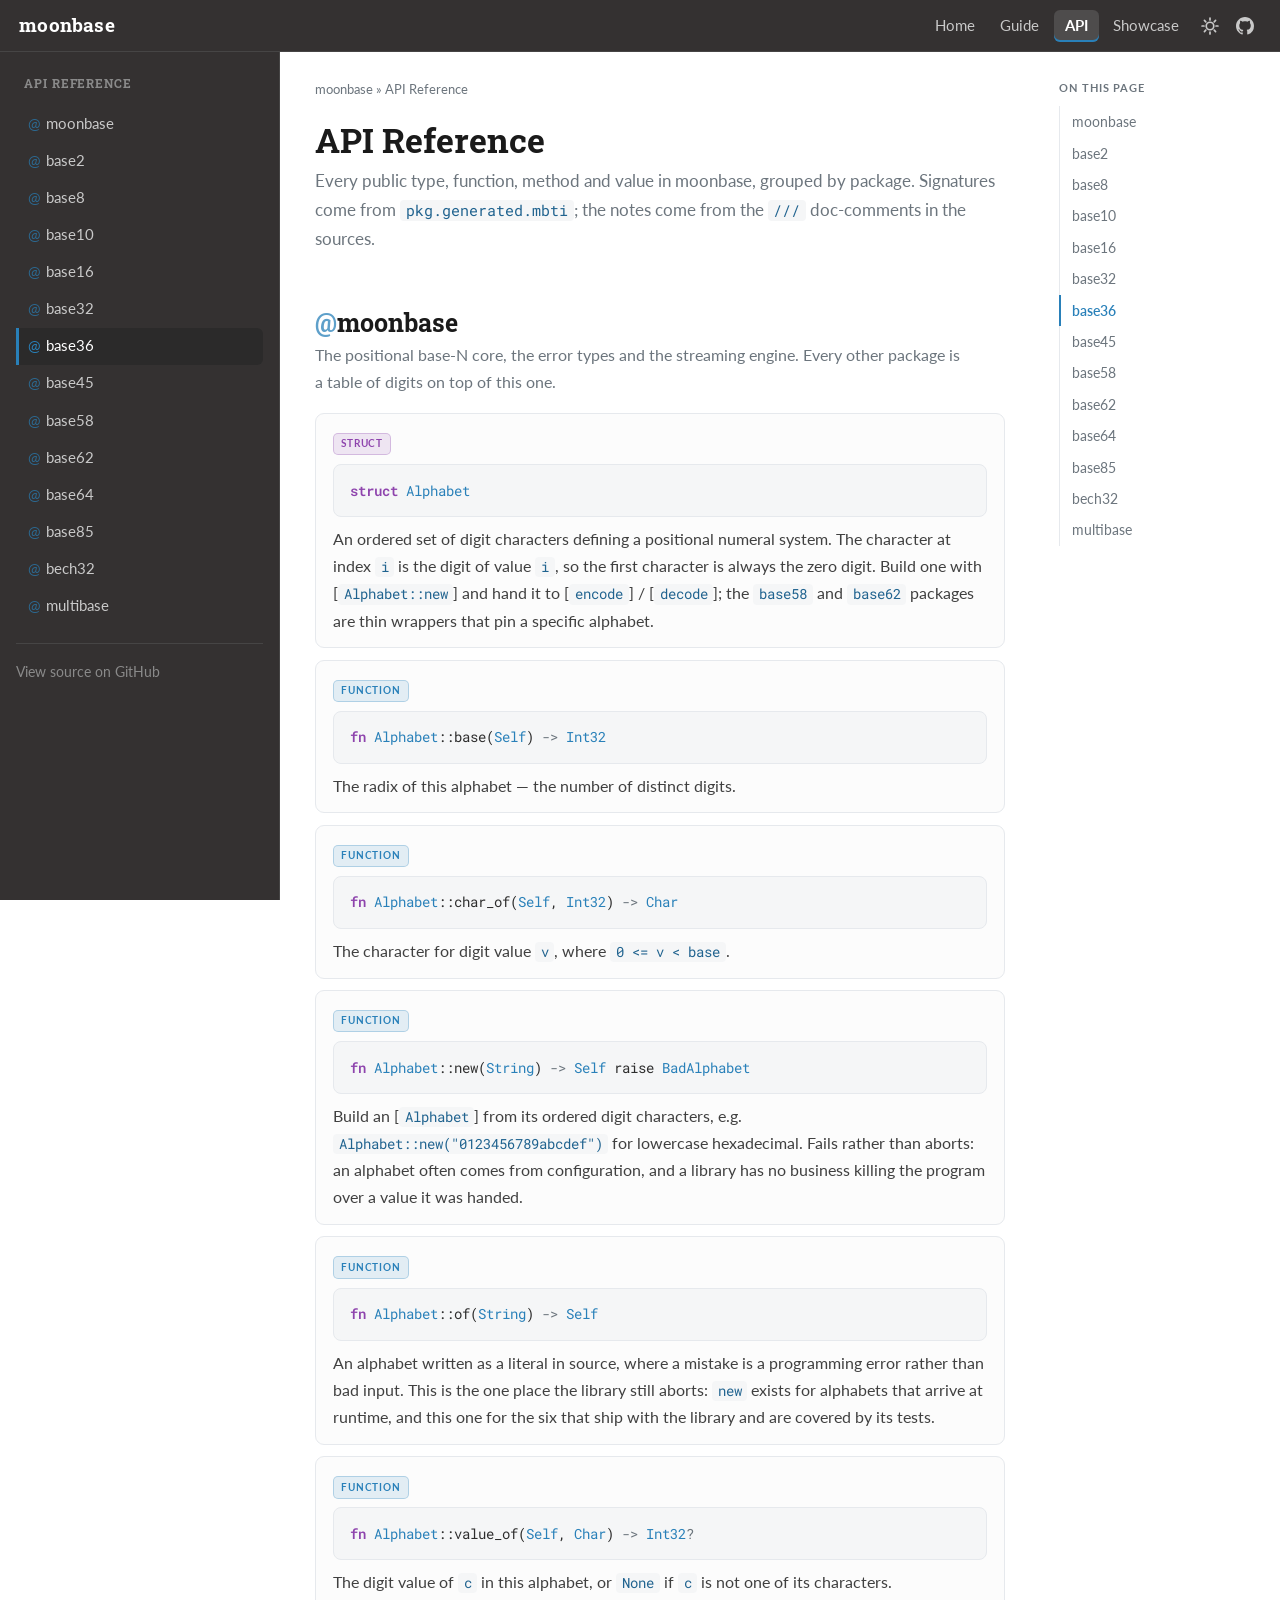
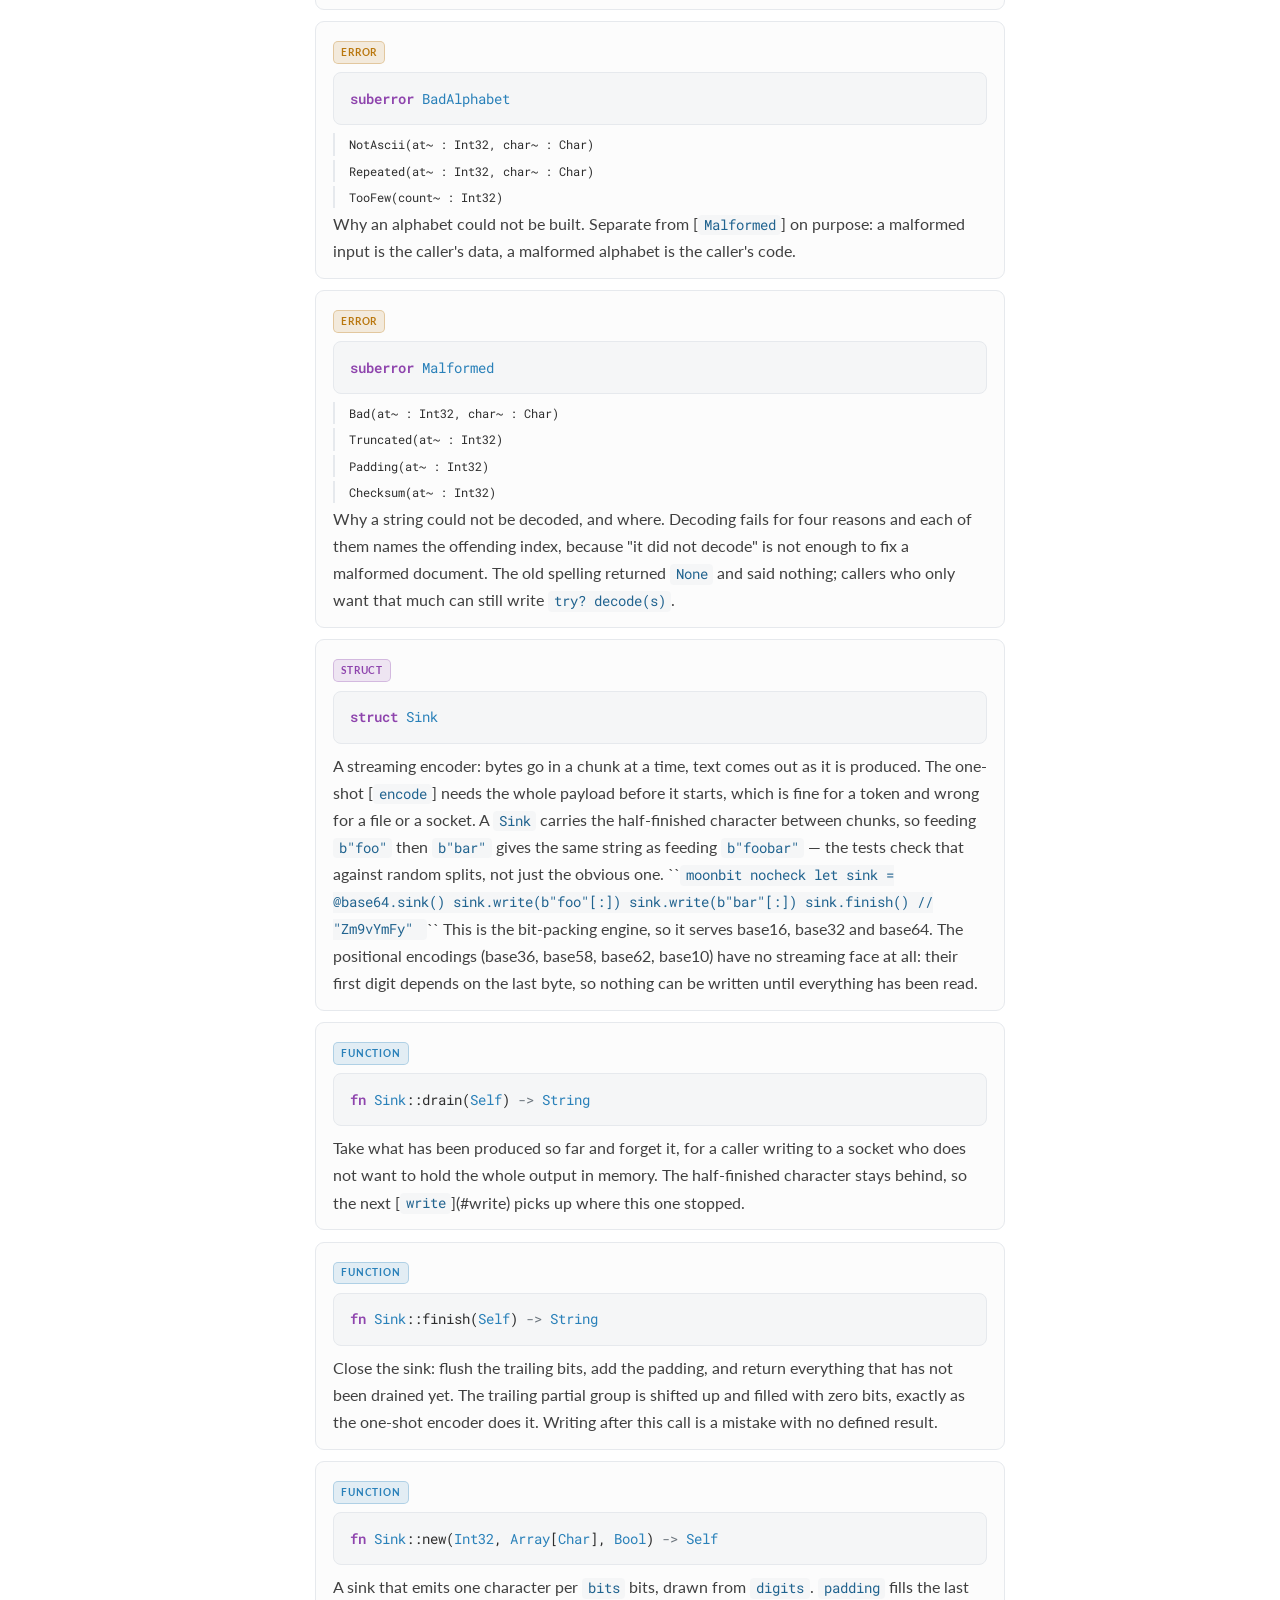
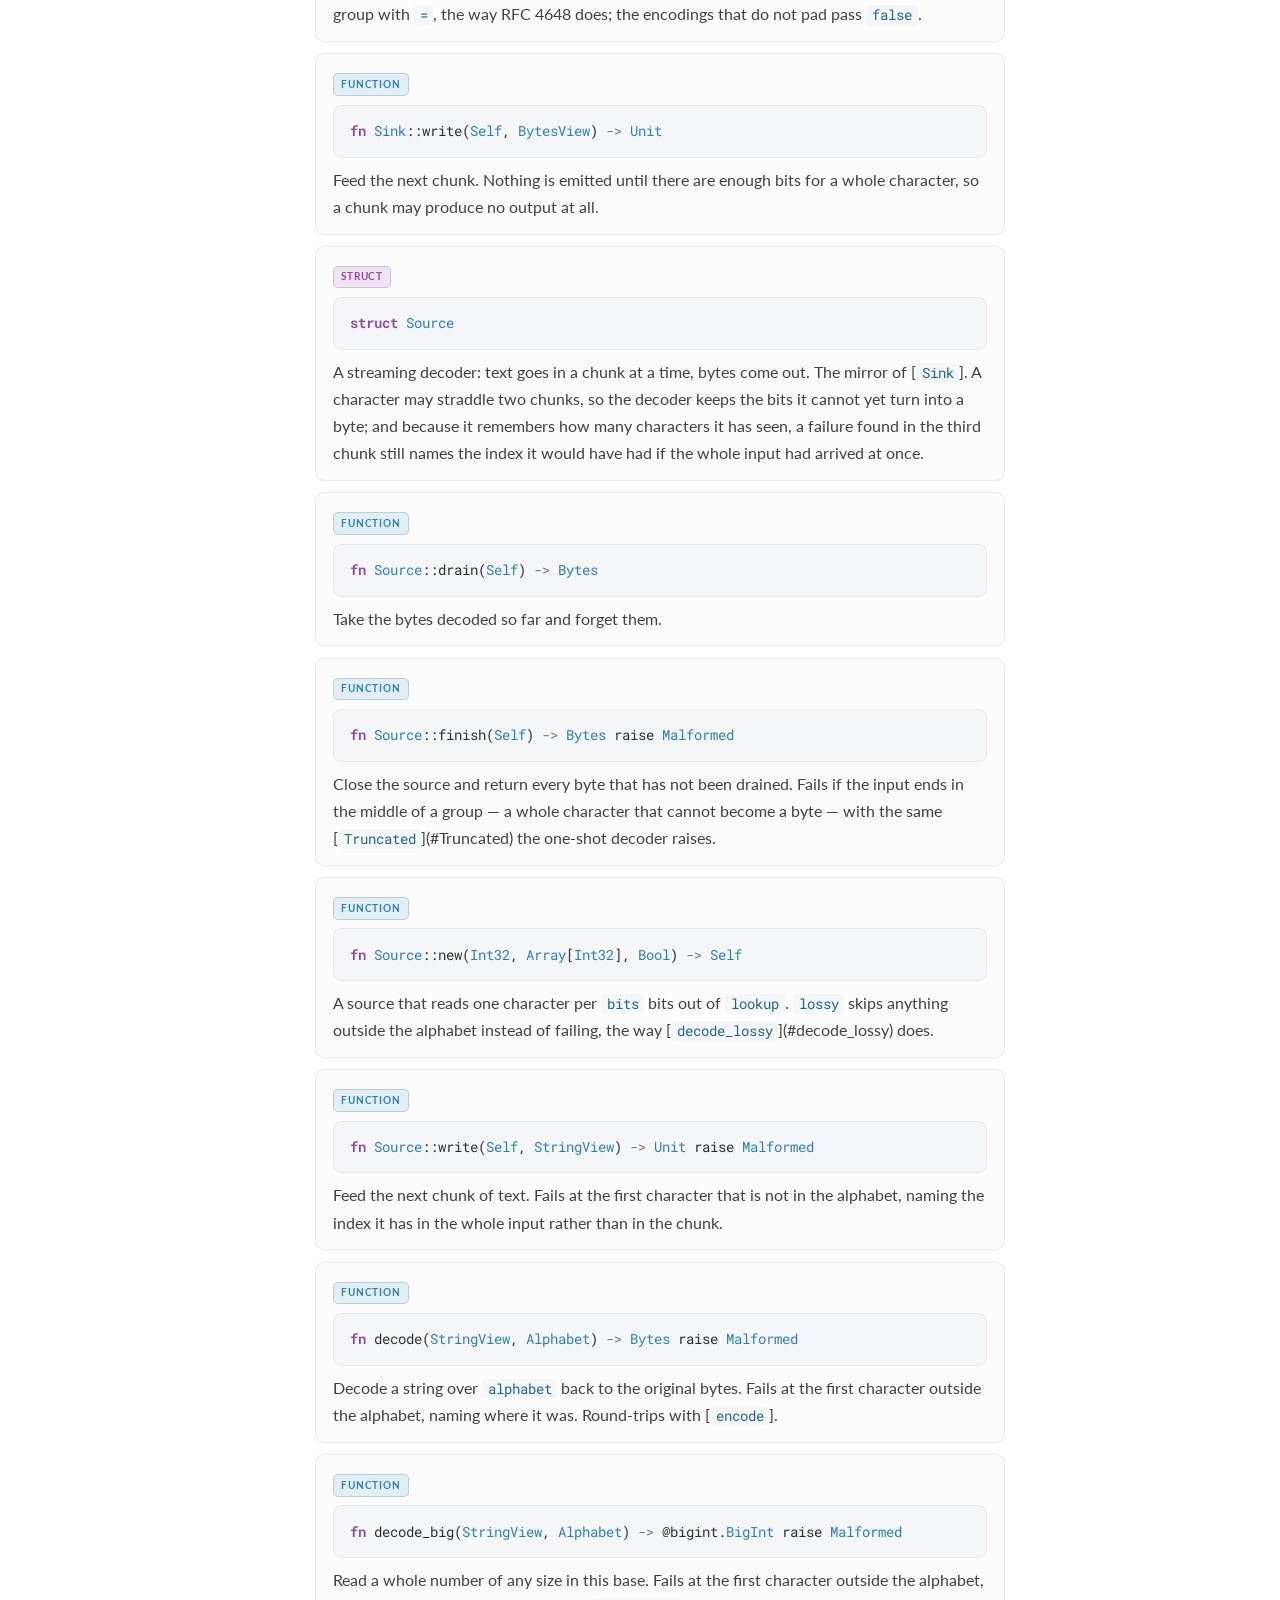
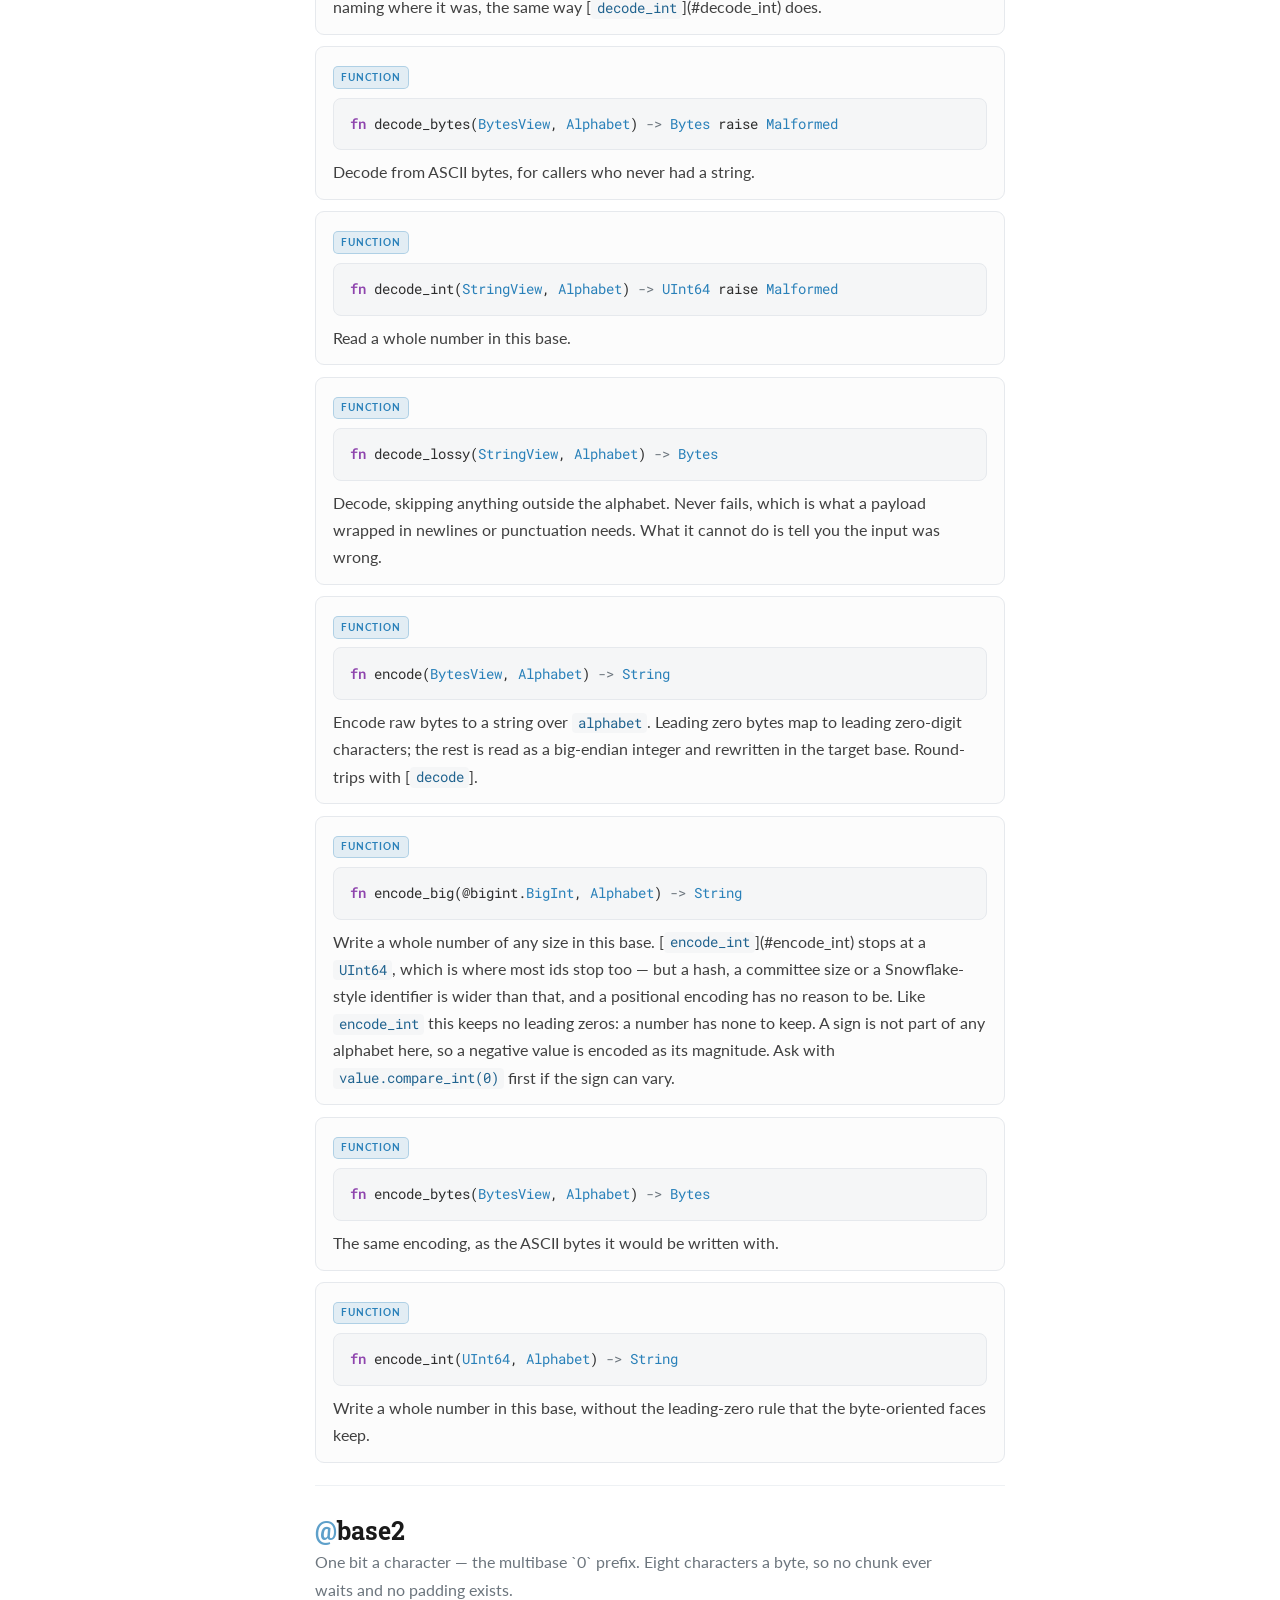
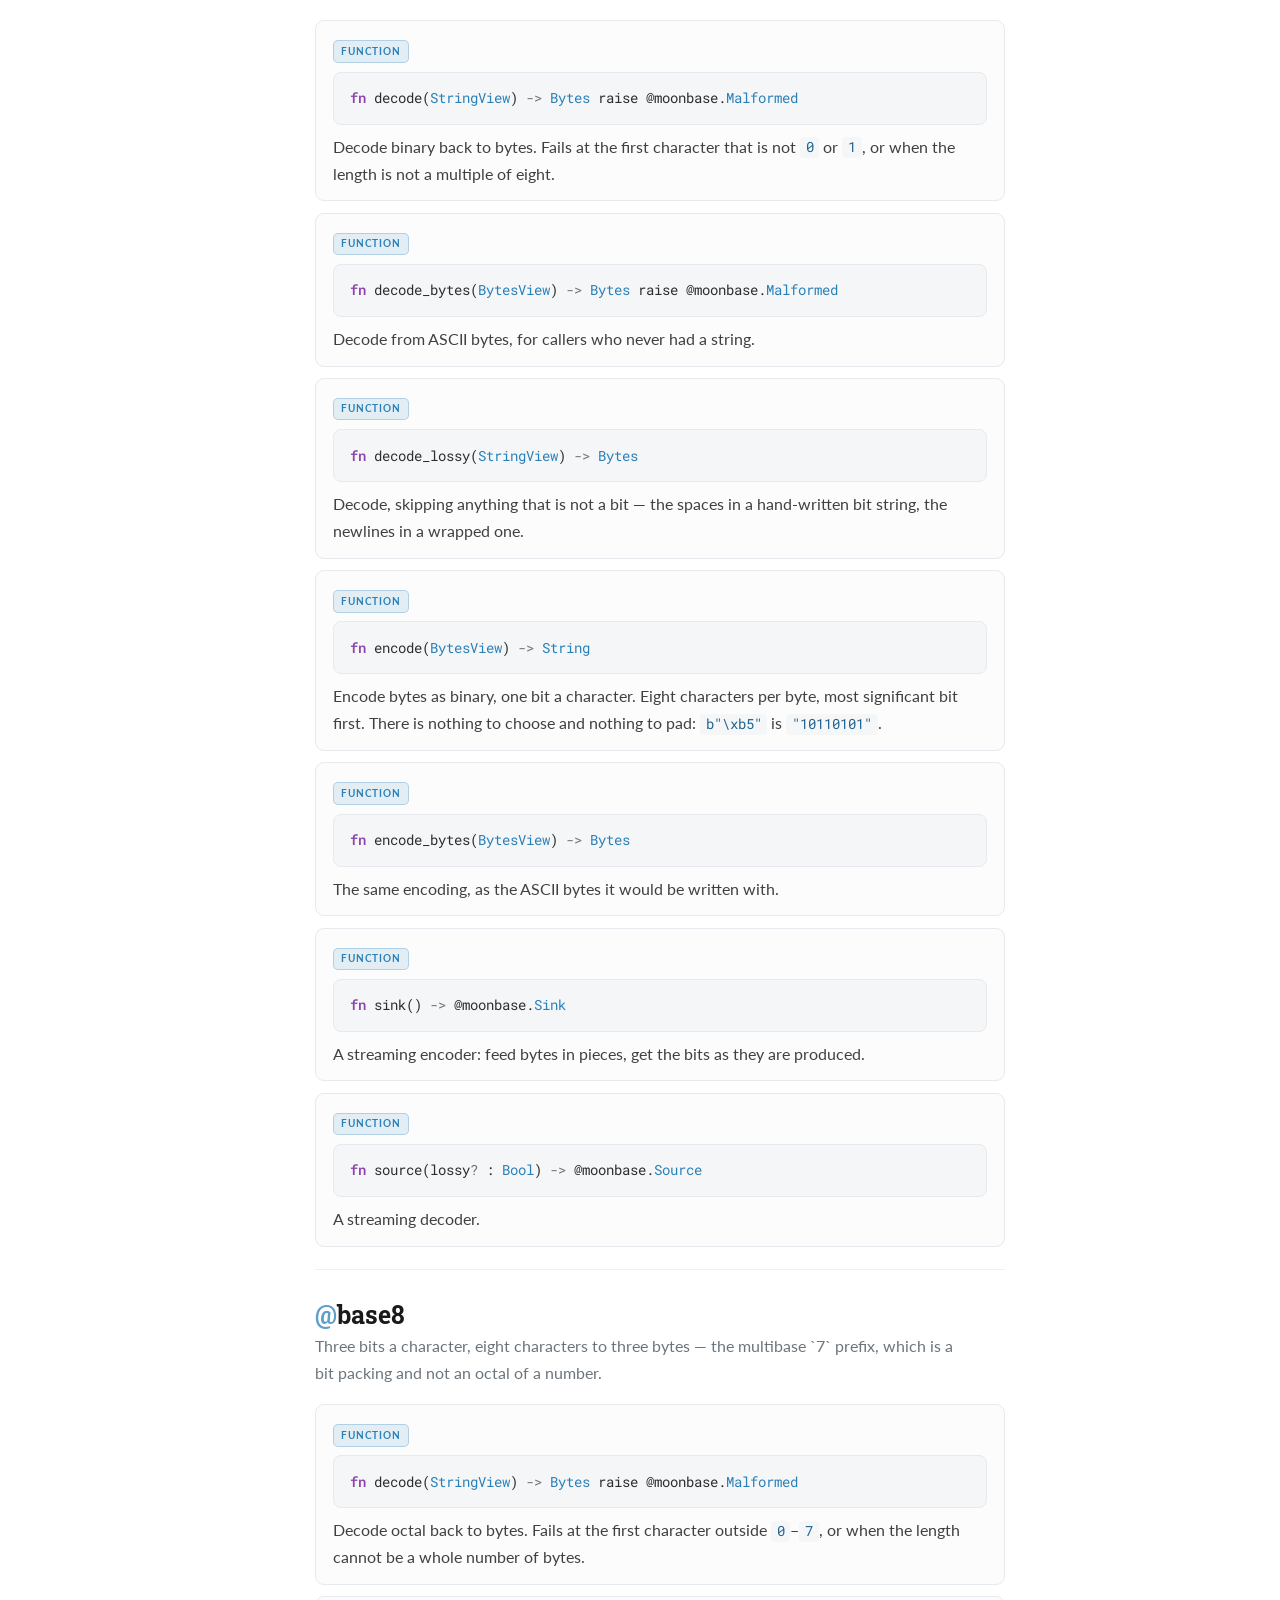
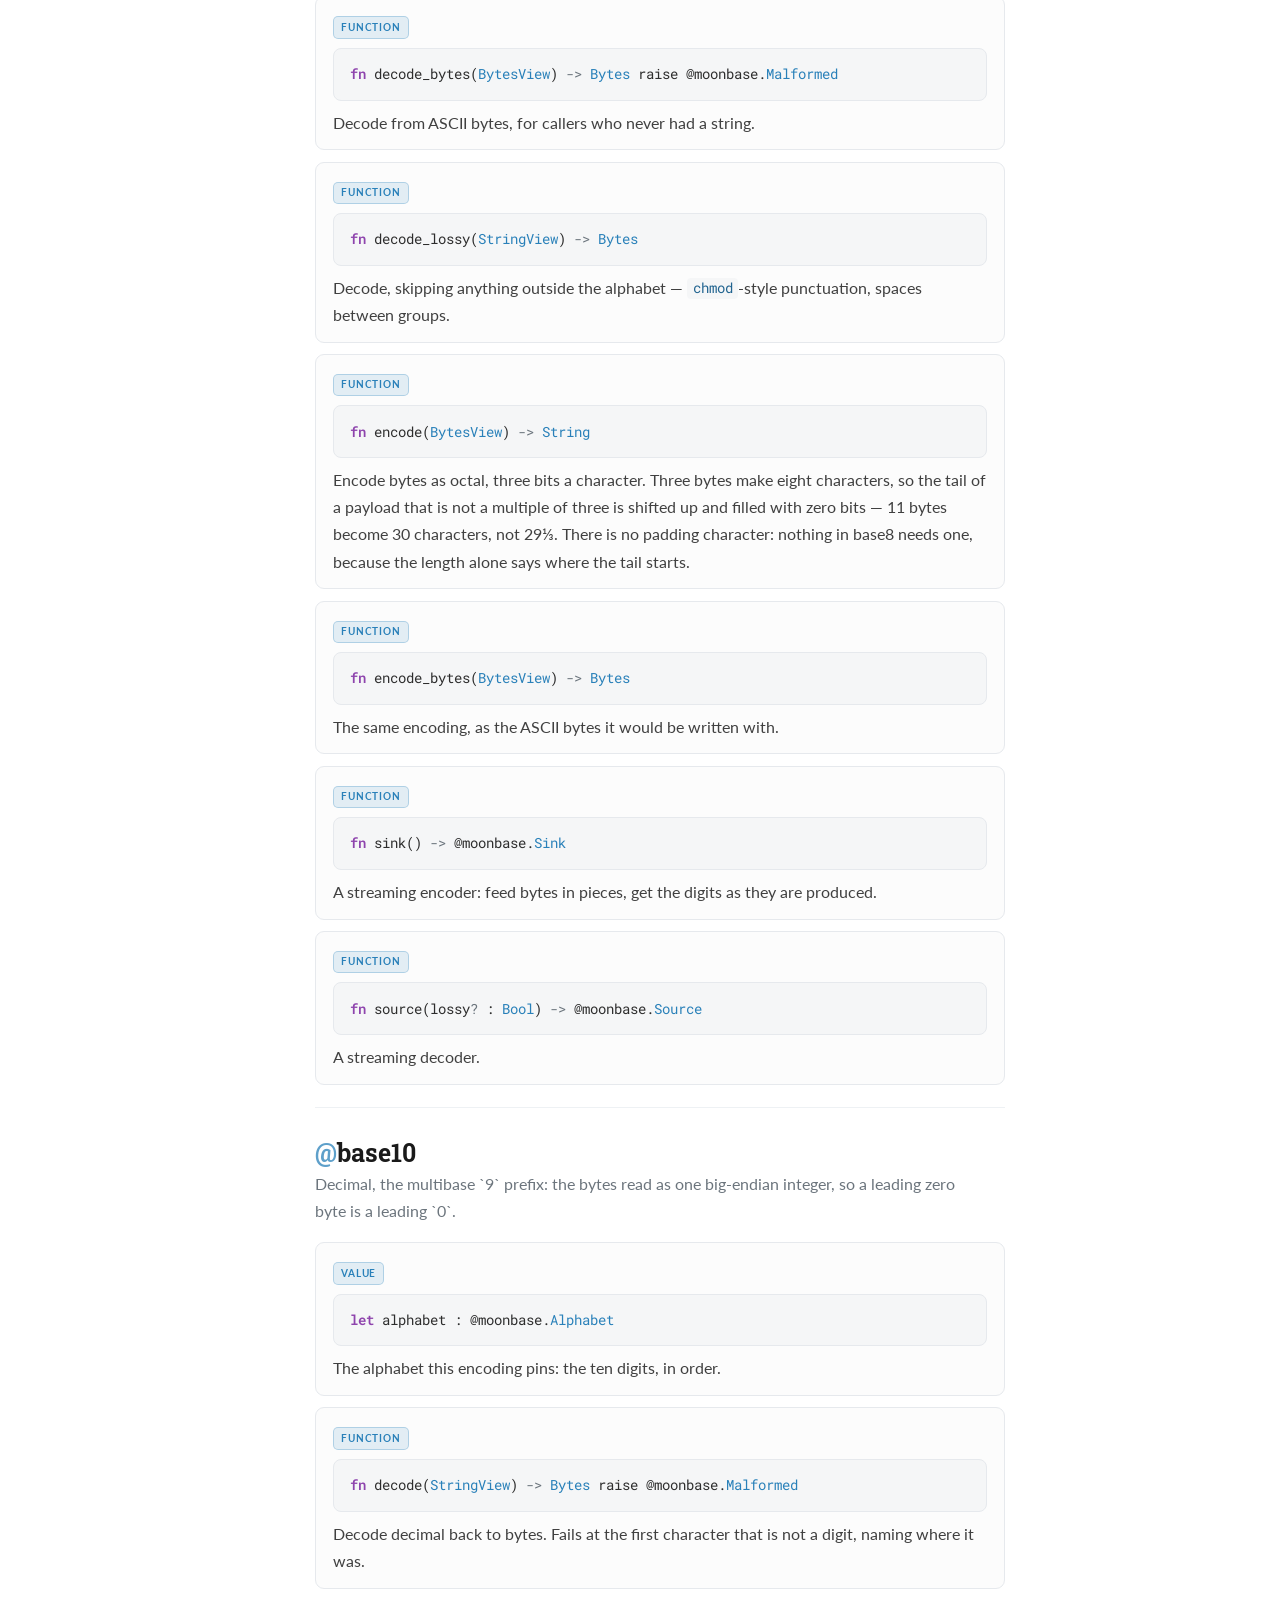
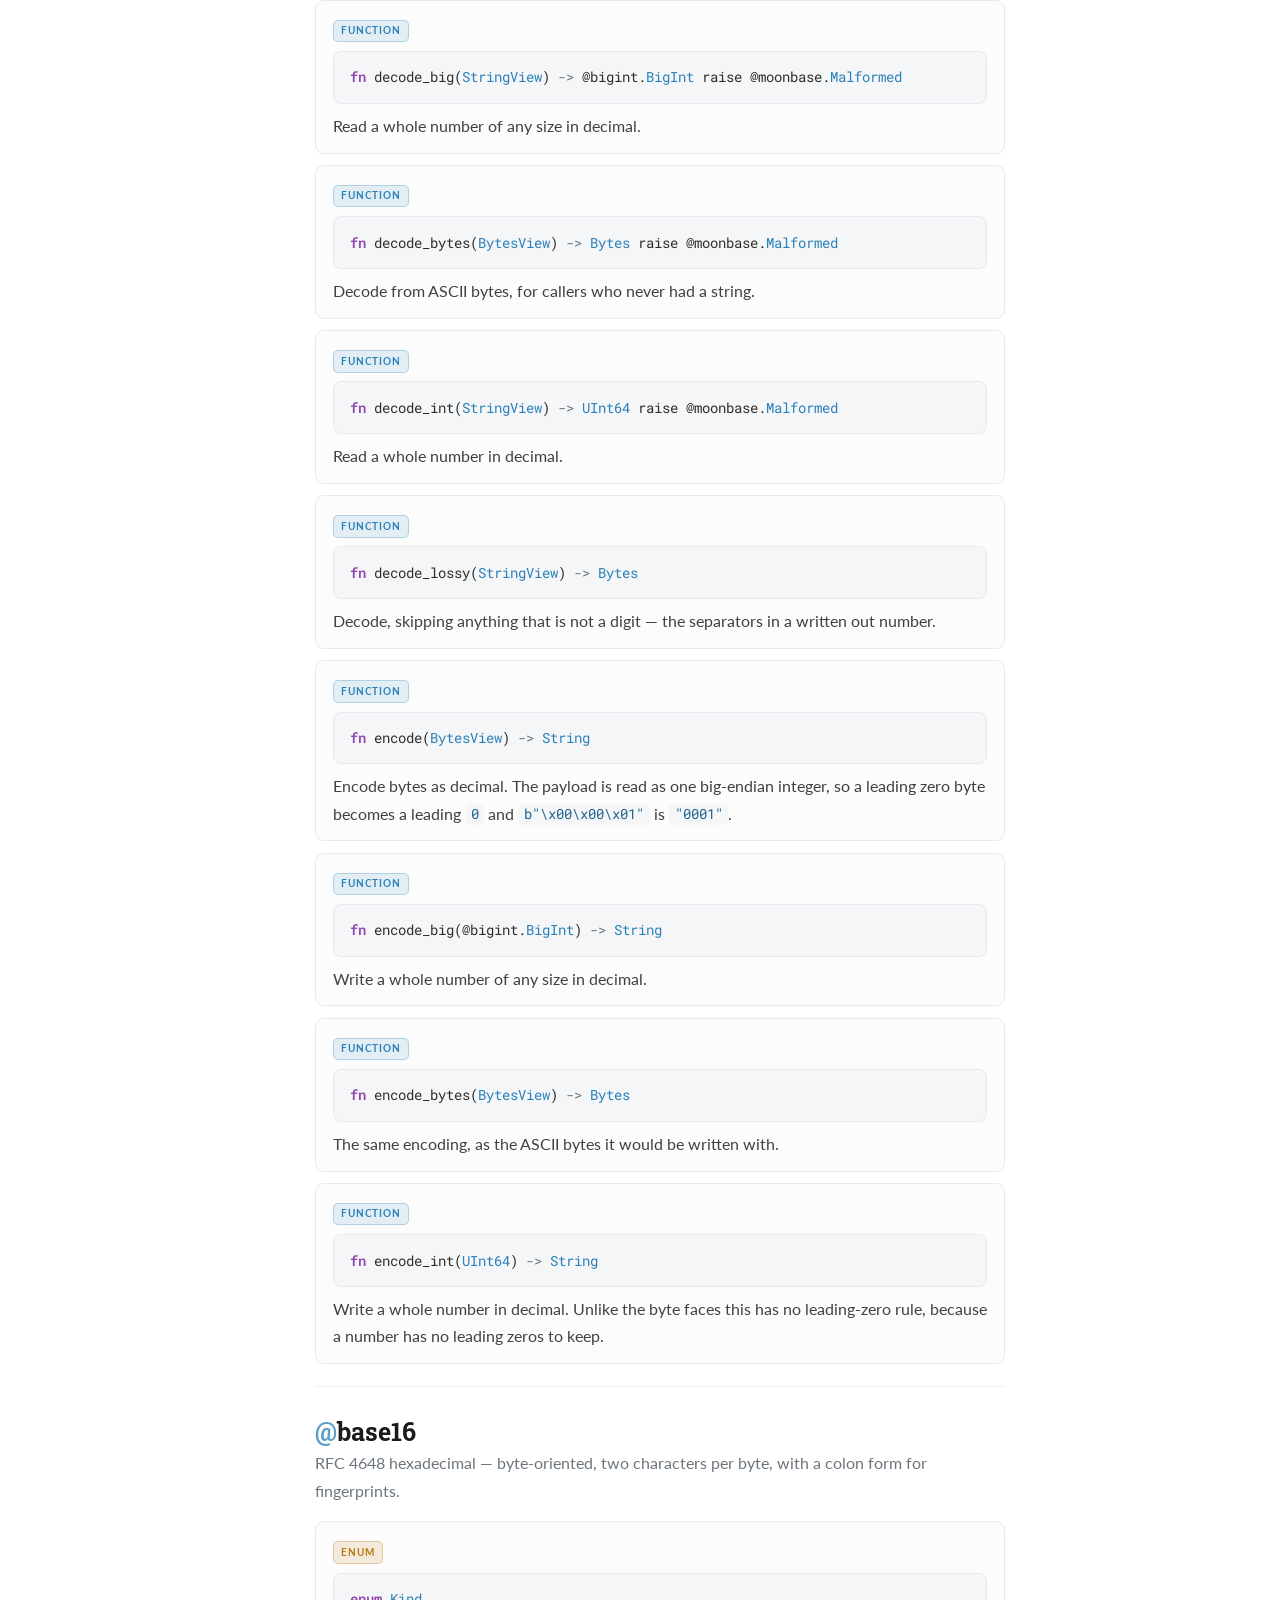
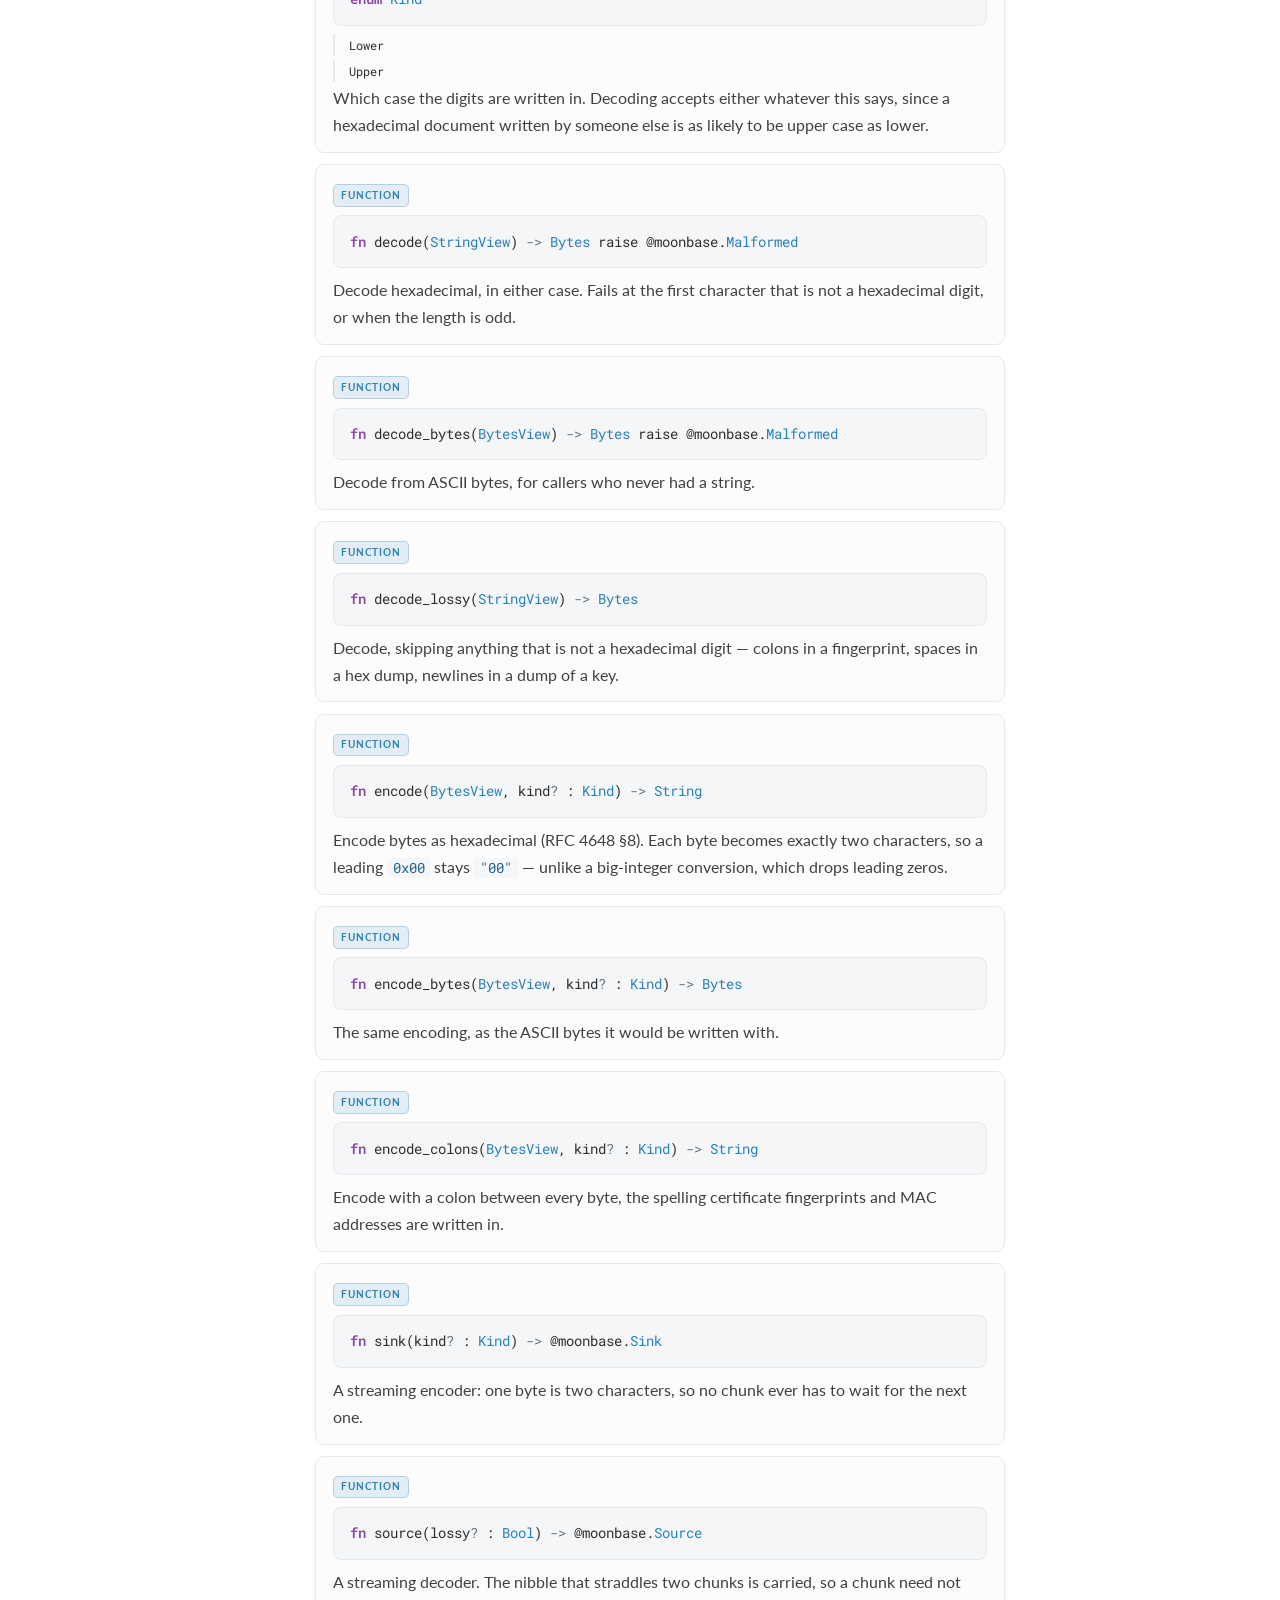
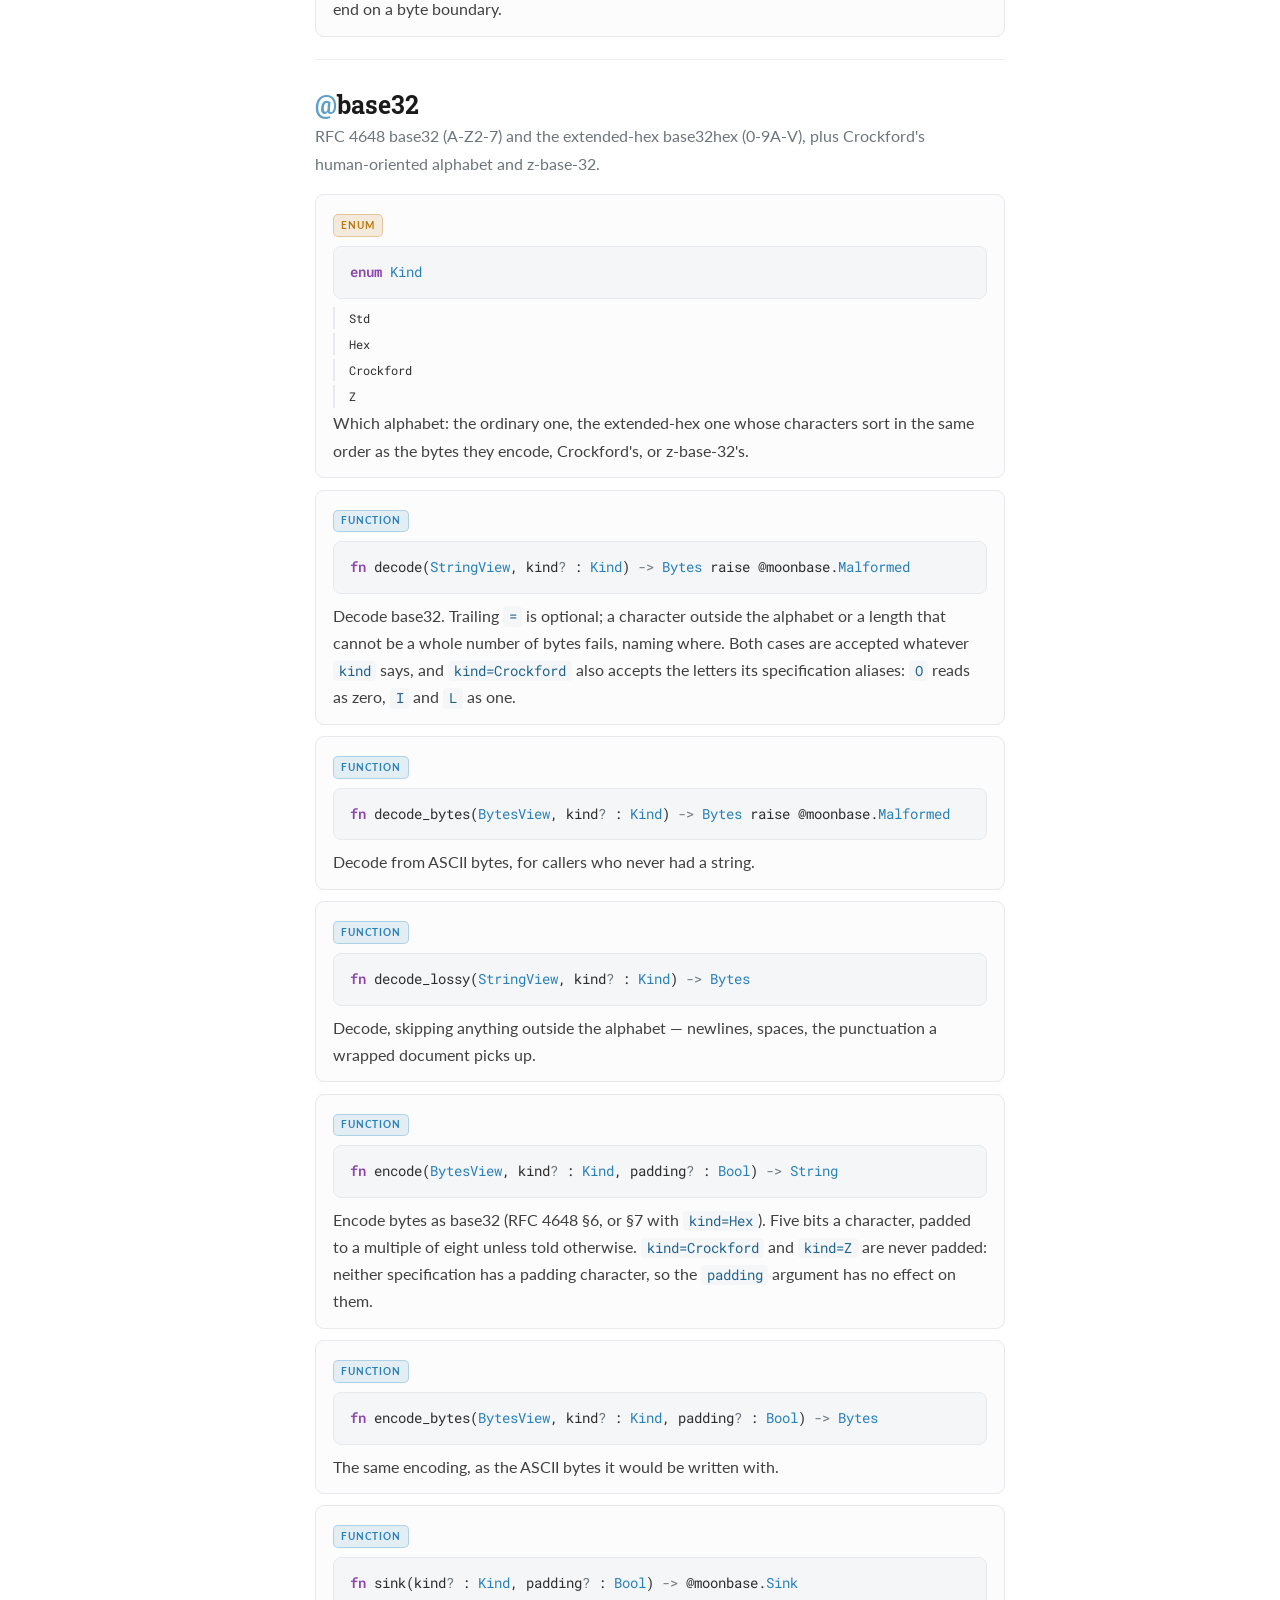
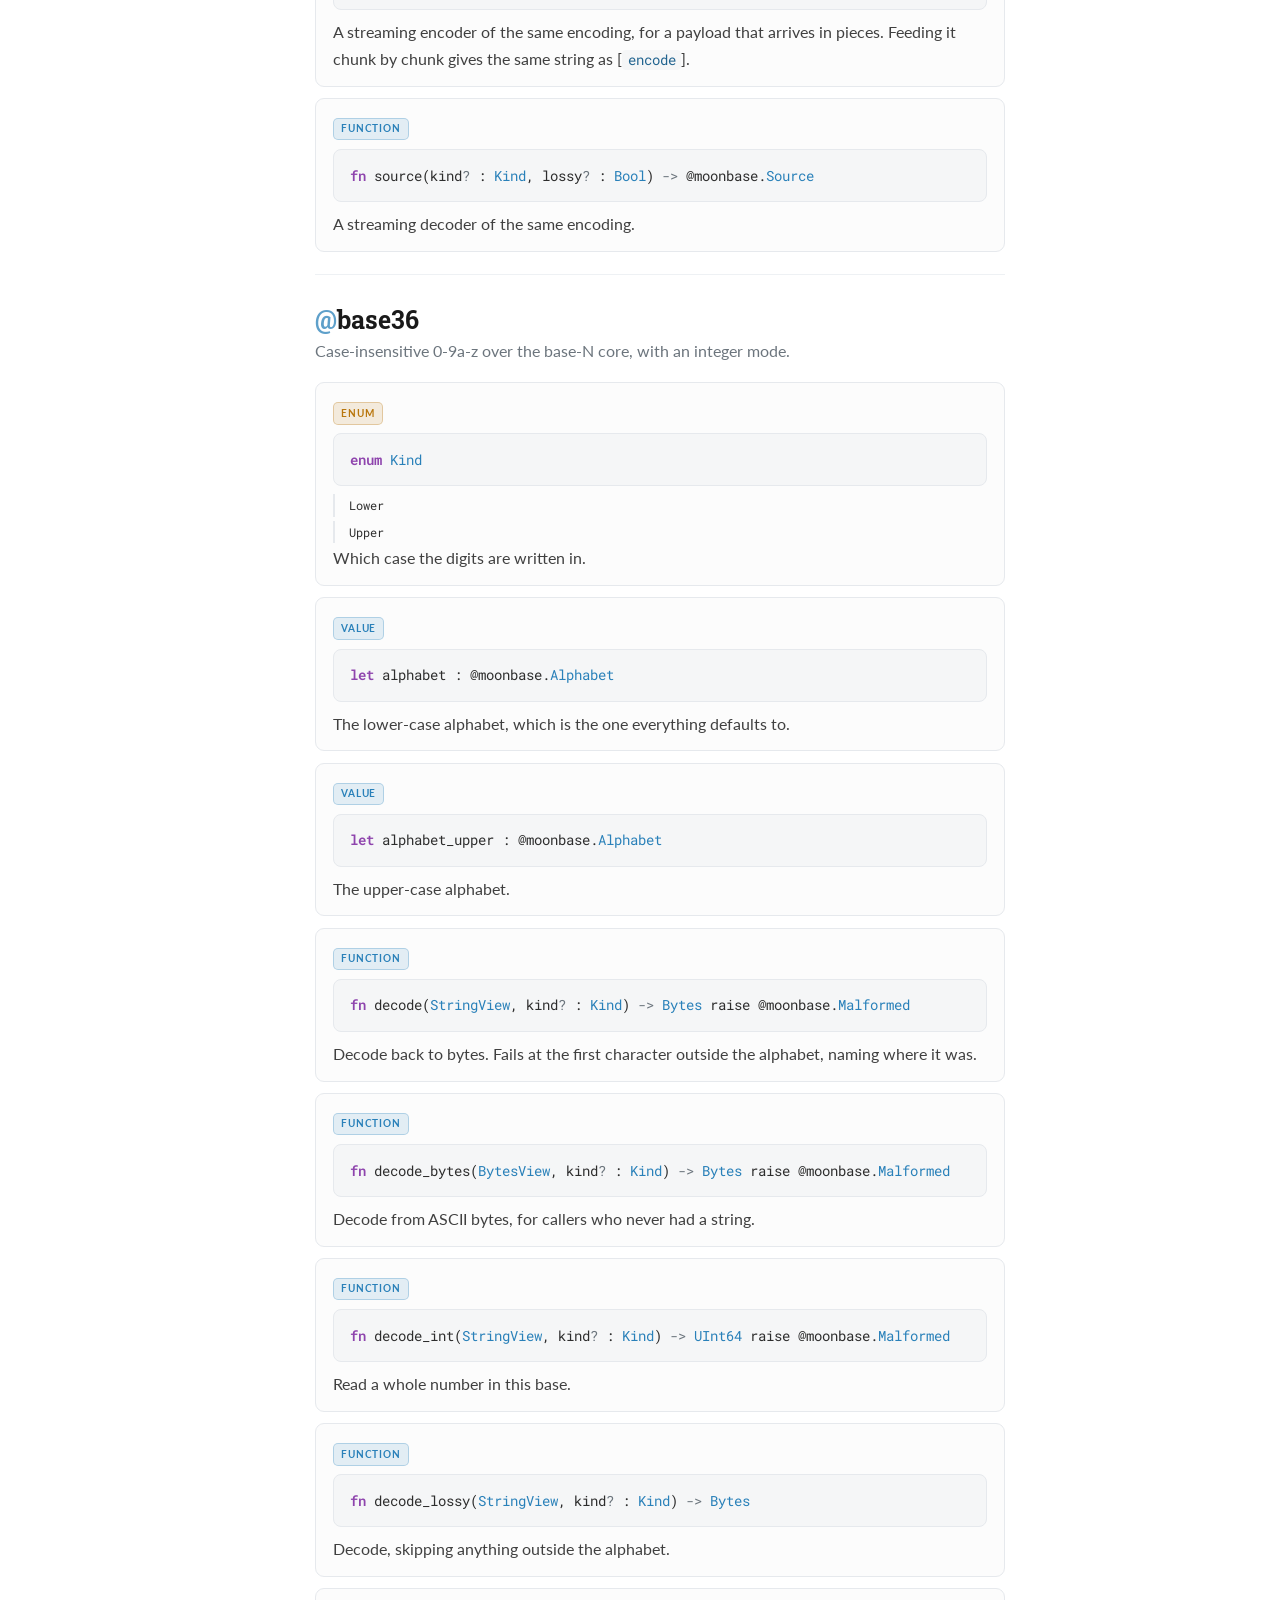
==== commit 743b0546: "docs: rebuild the site around thirteen encodings and pin it to the vectors The README table, the gui" ====
--- a/docs/api.html
+++ b/docs/api.html
@@ -27,7 +27,7 @@
 <div class="rtd-wrap">
   <aside class="rtd-side">
     <p class="side-title">API Reference</p>
-    <ul class="side-nav"><li><a href="api.html#pkg-moonbase" class="nav-pkg"><span class="at">@</span>moonbase</a></li><li><a href="api.html#pkg-base16" class="nav-pkg"><span class="at">@</span>base16</a></li><li><a href="api.html#pkg-base32" class="nav-pkg"><span class="at">@</span>base32</a></li><li><a href="api.html#pkg-base36" class="nav-pkg"><span class="at">@</span>base36</a></li><li><a href="api.html#pkg-base58" class="nav-pkg"><span class="at">@</span>base58</a></li><li><a href="api.html#pkg-base62" class="nav-pkg"><span class="at">@</span>base62</a></li><li><a href="api.html#pkg-base64" class="nav-pkg"><span class="at">@</span>base64</a></li></ul>
+    <ul class="side-nav"><li><a href="api.html#pkg-moonbase" class="nav-pkg"><span class="at">@</span>moonbase</a></li><li><a href="api.html#pkg-base2" class="nav-pkg"><span class="at">@</span>base2</a></li><li><a href="api.html#pkg-base8" class="nav-pkg"><span class="at">@</span>base8</a></li><li><a href="api.html#pkg-base10" class="nav-pkg"><span class="at">@</span>base10</a></li><li><a href="api.html#pkg-base16" class="nav-pkg"><span class="at">@</span>base16</a></li><li><a href="api.html#pkg-base32" class="nav-pkg"><span class="at">@</span>base32</a></li><li><a href="api.html#pkg-base36" class="nav-pkg"><span class="at">@</span>base36</a></li><li><a href="api.html#pkg-base45" class="nav-pkg"><span class="at">@</span>base45</a></li><li><a href="api.html#pkg-base58" class="nav-pkg"><span class="at">@</span>base58</a></li><li><a href="api.html#pkg-base62" class="nav-pkg"><span class="at">@</span>base62</a></li><li><a href="api.html#pkg-base64" class="nav-pkg"><span class="at">@</span>base64</a></li><li><a href="api.html#pkg-base85" class="nav-pkg"><span class="at">@</span>base85</a></li><li><a href="api.html#pkg-bech32" class="nav-pkg"><span class="at">@</span>bech32</a></li><li><a href="api.html#pkg-multibase" class="nav-pkg"><span class="at">@</span>multibase</a></li></ul>
     <a class="side-github" href="https://github.com/moonbitstack/moonbase">View source on GitHub</a>
   </aside>
   <div class="rtd-content" id="content">
@@ -37,13 +37,20 @@
       <p class="lede">Every public type, function, method and value in moonbase, grouped by
       package. Signatures come from <code>pkg.generated.mbti</code>; the notes come from the
       <code>///</code> doc-comments in the sources.</p>
-      <section class="pkg" id="pkg-moonbase"><h2><span class="at">@</span>moonbase</h2><p class="pdesc">Generic positional base-N core. base36, base58 and base62 pin an alphabet onto it.</p><article class="item" id="sym-Alphabet" data-kind="struct"><span class="kind">struct</span><pre class="sig"><span class="k">struct</span> <span class="ty">Alphabet</span></pre><p class="doc">An ordered set of digit characters defining a positional numeral system. The character at index <code>i</code> is the digit of value <code>i</code>, so the first character is always the zero digit. Build one with [<code>Alphabet::new</code>] and hand it to [<code>encode</code>] / [<code>decode</code>]; the <code>base58</code> and <code>base62</code> packages are thin wrappers that pin a specific alphabet.</p></article><article class="item" id="sym-Alphabet::base" data-kind="fn"><span class="kind">function</span><pre class="sig"><span class="k">fn</span> <span class="ty">Alphabet</span>::base(<span class="ty">Self</span>) <span class="op">-&gt;</span> <span class="ty">Int32</span></pre><p class="doc">The radix of this alphabet — the number of distinct digits.</p></article><article class="item" id="sym-Alphabet::char_of" data-kind="fn"><span class="kind">function</span><pre class="sig"><span class="k">fn</span> <span class="ty">Alphabet</span>::char_of(<span class="ty">Self</span>, <span class="ty">Int32</span>) <span class="op">-&gt;</span> <span class="ty">Char</span></pre><p class="doc">The character for digit value <code>v</code>, where <code>0 &lt;= v &lt; base</code>.</p></article><article class="item" id="sym-Alphabet::new" data-kind="fn"><span class="kind">function</span><pre class="sig"><span class="k">fn</span> <span class="ty">Alphabet</span>::new(<span class="ty">String</span>) <span class="op">-&gt;</span> <span class="ty">Self</span> raise <span class="ty">BadAlphabet</span></pre><p class="doc">Build an [<code>Alphabet</code>] from its ordered digit characters, e.g. <code>Alphabet::new(&quot;0123456789abcdef&quot;)</code> for lowercase hexadecimal. Fails rather than aborts: an alphabet often comes from configuration, and a library has no business killing the program over a value it was handed.</p></article><article class="item" id="sym-Alphabet::of" data-kind="fn"><span class="kind">function</span><pre class="sig"><span class="k">fn</span> <span class="ty">Alphabet</span>::of(<span class="ty">String</span>) <span class="op">-&gt;</span> <span class="ty">Self</span></pre><p class="doc">An alphabet written as a literal in source, where a mistake is a programming error rather than bad input. This is the one place the library still aborts: <code>new</code> exists for alphabets that arrive at runtime, and this one for the six that ship with the library and are covered by its tests.</p></article><article class="item" id="sym-Alphabet::value_of" data-kind="fn"><span class="kind">function</span><pre class="sig"><span class="k">fn</span> <span class="ty">Alphabet</span>::value_of(<span class="ty">Self</span>, <span class="ty">Char</span>) <span class="op">-&gt;</span> <span class="ty">Int32</span><span class="op">?</span></pre><p class="doc">The digit value of <code>c</code> in this alphabet, or <code>None</code> if <code>c</code> is not one of its characters.</p></article><article class="item" id="sym-BadAlphabet" data-kind="error"><span class="kind">error</span><pre class="sig"><span class="k">suberror</span> <span class="ty">BadAlphabet</span></pre><div class="variants"><div class="variant"><code><span class="ty">NotAscii</span>(at<span class="op">~</span> : <span class="ty">Int32</span>, char<span class="op">~</span> : <span class="ty">Char</span>)</code></div><div class="variant"><code><span class="ty">Repeated</span>(at<span class="op">~</span> : <span class="ty">Int32</span>, char<span class="op">~</span> : <span class="ty">Char</span>)</code></div><div class="variant"><code><span class="ty">TooFew</span>(count<span class="op">~</span> : <span class="ty">Int32</span>)</code></div></div></article><article class="item" id="sym-Malformed" data-kind="error"><span class="kind">error</span><pre class="sig"><span class="k">suberror</span> <span class="ty">Malformed</span></pre><div class="variants"><div class="variant"><code><span class="ty">Bad</span>(at<span class="op">~</span> : <span class="ty">Int32</span>, char<span class="op">~</span> : <span class="ty">Char</span>)</code></div><div class="variant"><code><span class="ty">Truncated</span>(at<span class="op">~</span> : <span class="ty">Int32</span>)</code></div><div class="variant"><code><span class="ty">Padding</span>(at<span class="op">~</span> : <span class="ty">Int32</span>)</code></div><div class="variant"><code><span class="ty">Checksum</span>(at<span class="op">~</span> : <span class="ty">Int32</span>)</code></div></div></article><article class="item" id="sym-ascii" data-kind="fn"><span class="kind">function</span><pre class="sig"><span class="k">fn</span> ascii(<span class="ty">String</span>) <span class="op">-&gt;</span> <span class="ty">Bytes</span></pre><p class="doc">A string of ASCII, as the bytes it is written with.</p></article><article class="item" id="sym-decode" data-kind="fn"><span class="kind">function</span><pre class="sig"><span class="k">fn</span> decode(<span class="ty">StringView</span>, <span class="ty">Alphabet</span>) <span class="op">-&gt;</span> <span class="ty">Bytes</span> raise <span class="ty">Malformed</span></pre><p class="doc">Decode a string over <code>alphabet</code> back to the original bytes. Fails at the first character outside the alphabet, naming where it was. Round-trips with [<code>encode</code>].</p></article><article class="item" id="sym-decode_bytes" data-kind="fn"><span class="kind">function</span><pre class="sig"><span class="k">fn</span> decode_bytes(<span class="ty">BytesView</span>, <span class="ty">Alphabet</span>) <span class="op">-&gt;</span> <span class="ty">Bytes</span> raise <span class="ty">Malformed</span></pre><p class="doc">Decode from ASCII bytes, for callers who never had a string.</p></article><article class="item" id="sym-decode_int" data-kind="fn"><span class="kind">function</span><pre class="sig"><span class="k">fn</span> decode_int(<span class="ty">StringView</span>, <span class="ty">Alphabet</span>) <span class="op">-&gt;</span> <span class="ty">UInt64</span> raise <span class="ty">Malformed</span></pre><p class="doc">Read a whole number in this base.</p></article><article class="item" id="sym-decode_lossy" data-kind="fn"><span class="kind">function</span><pre class="sig"><span class="k">fn</span> decode_lossy(<span class="ty">StringView</span>, <span class="ty">Alphabet</span>) <span class="op">-&gt;</span> <span class="ty">Bytes</span></pre><p class="doc">Decode, skipping anything outside the alphabet. Never fails, which is what a payload wrapped in newlines or punctuation needs. What it cannot do is tell you the input was wrong.</p></article><article class="item" id="sym-encode" data-kind="fn"><span class="kind">function</span><pre class="sig"><span class="k">fn</span> encode(<span class="ty">BytesView</span>, <span class="ty">Alphabet</span>) <span class="op">-&gt;</span> <span class="ty">String</span></pre><p class="doc">Encode raw bytes to a string over <code>alphabet</code>. Leading zero bytes map to leading zero-digit characters; the rest is read as a big-endian integer and rewritten in the target base. Round-trips with [<code>decode</code>].</p></article><article class="item" id="sym-encode_bytes" data-kind="fn"><span class="kind">function</span><pre class="sig"><span class="k">fn</span> encode_bytes(<span class="ty">BytesView</span>, <span class="ty">Alphabet</span>) <span class="op">-&gt;</span> <span class="ty">Bytes</span></pre><p class="doc">The same encoding, as the ASCII bytes it would be written with.</p></article><article class="item" id="sym-encode_int" data-kind="fn"><span class="kind">function</span><pre class="sig"><span class="k">fn</span> encode_int(<span class="ty">UInt64</span>, <span class="ty">Alphabet</span>) <span class="op">-&gt;</span> <span class="ty">String</span></pre><p class="doc">Write a whole number in this base, without the leading-zero rule that the byte-oriented faces keep.</p></article><article class="item" id="sym-lookup_of" data-kind="fn"><span class="kind">function</span><pre class="sig"><span class="k">fn</span> lookup_of(<span class="ty">String</span>) <span class="op">-&gt;</span> <span class="ty">Array</span>[<span class="ty">Int32</span>]</pre><p class="doc">The 128-entry table that turns a character into its digit value.</p></article><article class="item" id="sym-lookup_of_both" data-kind="fn"><span class="kind">function</span><pre class="sig"><span class="k">fn</span> lookup_of_both(<span class="ty">String</span>, <span class="ty">String</span>) <span class="op">-&gt;</span> <span class="ty">Array</span>[<span class="ty">Int32</span>]</pre><p class="doc">The same table, accepting either case, for the encodings whose decoders do.</p></article><article class="item" id="sym-pack" data-kind="fn"><span class="kind">function</span><pre class="sig"><span class="k">fn</span> pack(<span class="ty">BytesView</span>, <span class="ty">Int32</span>, <span class="ty">Array</span>[<span class="ty">Char</span>], <span class="ty">Bool</span>) <span class="op">-&gt;</span> <span class="ty">String</span></pre><p class="doc">The bit packer behind base16, base32 and base64. The three differ in one number — how many bits a character carries — and in their alphabets. Writing the packing once means a fix to the padding rules or the error positions lands in all three at once, and it is why each of those packages is a table and five one-line functions.</p></article><article class="item" id="sym-pack_bytes" data-kind="fn"><span class="kind">function</span><pre class="sig"><span class="k">fn</span> pack_bytes(<span class="ty">BytesView</span>, <span class="ty">Int32</span>, <span class="ty">Array</span>[<span class="ty">Char</span>], <span class="ty">Bool</span>) <span class="op">-&gt;</span> <span class="ty">Bytes</span></pre><p class="doc">The same packing, as the ASCII bytes it would be written with. Wire formats — an HTTP header, a gRPC metadata value — hold bytes, and going through a <code>String</code> only to turn it back into bytes costs a pass over the data for nothing.</p></article><article class="item" id="sym-text_of" data-kind="fn"><span class="kind">function</span><pre class="sig"><span class="k">fn</span> text_of(<span class="ty">BytesView</span>) <span class="op">-&gt;</span> <span class="ty">String</span></pre><p class="doc">ASCII bytes, as the string they spell.</p></article><article class="item" id="sym-unpack" data-kind="fn"><span class="kind">function</span><pre class="sig"><span class="k">fn</span> unpack(<span class="ty">StringView</span>, <span class="ty">Int32</span>, <span class="ty">Array</span>[<span class="ty">Int32</span>], <span class="ty">Bool</span>) <span class="op">-&gt;</span> <span class="ty">Bytes</span> raise <span class="ty">Malformed</span></pre><p class="doc">Unpack characters back into bytes. <code>lossy</code> decides what an unknown character means: skipped, which is what a PEM body full of newlines needs, or an error naming where it was.</p></article><article class="item" id="sym-unpack_bytes" data-kind="fn"><span class="kind">function</span><pre class="sig"><span class="k">fn</span> unpack_bytes(<span class="ty">BytesView</span>, <span class="ty">Int32</span>, <span class="ty">Array</span>[<span class="ty">Int32</span>], <span class="ty">Bool</span>) <span class="op">-&gt;</span> <span class="ty">Bytes</span> raise <span class="ty">Malformed</span></pre><p class="doc">Unpack from ASCII bytes, for callers who never had a string.</p></article></section>
-<section class="pkg" id="pkg-base16"><h2><span class="at">@</span>base16</h2><p class="pdesc">RFC 4648 hexadecimal — byte-oriented, two characters per byte, with a colon form for fingerprints.</p><article class="item" id="sym-Kind" data-kind="enum"><span class="kind">enum</span><pre class="sig"><span class="k">enum</span> <span class="ty">Kind</span></pre><div class="variants"><div class="variant"><code><span class="ty">Lower</span></code></div><div class="variant"><code><span class="ty">Upper</span></code></div></div></article><article class="item" id="sym-decode" data-kind="fn"><span class="kind">function</span><pre class="sig"><span class="k">fn</span> decode(<span class="ty">StringView</span>) <span class="op">-&gt;</span> <span class="ty">Bytes</span> raise @moonbase.<span class="ty">Malformed</span></pre><p class="doc">Decode hexadecimal, in either case. Fails at the first character that is not a hexadecimal digit, or when the length is odd.</p></article><article class="item" id="sym-decode_bytes" data-kind="fn"><span class="kind">function</span><pre class="sig"><span class="k">fn</span> decode_bytes(<span class="ty">BytesView</span>) <span class="op">-&gt;</span> <span class="ty">Bytes</span> raise @moonbase.<span class="ty">Malformed</span></pre><p class="doc">Decode from ASCII bytes, for callers who never had a string.</p></article><article class="item" id="sym-decode_lossy" data-kind="fn"><span class="kind">function</span><pre class="sig"><span class="k">fn</span> decode_lossy(<span class="ty">StringView</span>) <span class="op">-&gt;</span> <span class="ty">Bytes</span></pre><p class="doc">Decode, skipping anything that is not a hexadecimal digit — colons in a fingerprint, spaces in a hex dump, newlines in a dump of a key.</p></article><article class="item" id="sym-encode" data-kind="fn"><span class="kind">function</span><pre class="sig"><span class="k">fn</span> encode(<span class="ty">BytesView</span>, kind<span class="op">?</span> : <span class="ty">Kind</span>) <span class="op">-&gt;</span> <span class="ty">String</span></pre><p class="doc">Encode bytes as hexadecimal (RFC 4648 §8). Each byte becomes exactly two characters, so a leading <code>0x00</code> stays <code>&quot;00&quot;</code> — unlike a big-integer conversion, which drops leading zeros.</p></article><article class="item" id="sym-encode_bytes" data-kind="fn"><span class="kind">function</span><pre class="sig"><span class="k">fn</span> encode_bytes(<span class="ty">BytesView</span>, kind<span class="op">?</span> : <span class="ty">Kind</span>) <span class="op">-&gt;</span> <span class="ty">Bytes</span></pre><p class="doc">The same encoding, as the ASCII bytes it would be written with.</p></article><article class="item" id="sym-encode_colons" data-kind="fn"><span class="kind">function</span><pre class="sig"><span class="k">fn</span> encode_colons(<span class="ty">BytesView</span>, kind<span class="op">?</span> : <span class="ty">Kind</span>) <span class="op">-&gt;</span> <span class="ty">String</span></pre><p class="doc">Encode with a colon between every byte, the spelling certificate fingerprints and MAC addresses are written in.</p></article></section>
-<section class="pkg" id="pkg-base32"><h2><span class="at">@</span>base32</h2><p class="pdesc">RFC 4648 base32 (A-Z2-7) and the extended-hex base32hex (0-9A-V), which sorts like the bytes.</p><article class="item" id="sym-Kind" data-kind="enum"><span class="kind">enum</span><pre class="sig"><span class="k">enum</span> <span class="ty">Kind</span></pre><div class="variants"><div class="variant"><code><span class="ty">Std</span></code></div><div class="variant"><code><span class="ty">Hex</span></code></div></div></article><article class="item" id="sym-decode" data-kind="fn"><span class="kind">function</span><pre class="sig"><span class="k">fn</span> decode(<span class="ty">StringView</span>, kind<span class="op">?</span> : <span class="ty">Kind</span>) <span class="op">-&gt;</span> <span class="ty">Bytes</span> raise @moonbase.<span class="ty">Malformed</span></pre><p class="doc">Decode base32. Trailing <code>=</code> is optional; a character outside the alphabet or a length that cannot be a whole number of bytes fails, naming where.</p></article><article class="item" id="sym-decode_bytes" data-kind="fn"><span class="kind">function</span><pre class="sig"><span class="k">fn</span> decode_bytes(<span class="ty">BytesView</span>, kind<span class="op">?</span> : <span class="ty">Kind</span>) <span class="op">-&gt;</span> <span class="ty">Bytes</span> raise @moonbase.<span class="ty">Malformed</span></pre><p class="doc">Decode from ASCII bytes, for callers who never had a string.</p></article><article class="item" id="sym-decode_lossy" data-kind="fn"><span class="kind">function</span><pre class="sig"><span class="k">fn</span> decode_lossy(<span class="ty">StringView</span>, kind<span class="op">?</span> : <span class="ty">Kind</span>) <span class="op">-&gt;</span> <span class="ty">Bytes</span></pre><p class="doc">Decode, skipping anything outside the alphabet — newlines, spaces, the punctuation a wrapped document picks up.</p></article><article class="item" id="sym-encode" data-kind="fn"><span class="kind">function</span><pre class="sig"><span class="k">fn</span> encode(<span class="ty">BytesView</span>, kind<span class="op">?</span> : <span class="ty">Kind</span>, padding<span class="op">?</span> : <span class="ty">Bool</span>) <span class="op">-&gt;</span> <span class="ty">String</span></pre><p class="doc">Encode bytes as base32 (RFC 4648 §6, or §7 with <code>kind=Hex</code>). Padded to a multiple of eight characters unless told otherwise.</p></article><article class="item" id="sym-encode_bytes" data-kind="fn"><span class="kind">function</span><pre class="sig"><span class="k">fn</span> encode_bytes(<span class="ty">BytesView</span>, kind<span class="op">?</span> : <span class="ty">Kind</span>, padding<span class="op">?</span> : <span class="ty">Bool</span>) <span class="op">-&gt;</span> <span class="ty">Bytes</span></pre><p class="doc">The same encoding, as the ASCII bytes it would be written with.</p></article></section>
-<section class="pkg" id="pkg-base36"><h2><span class="at">@</span>base36</h2><p class="pdesc">Case-insensitive 0-9a-z over the base-N core, with an integer mode.</p><article class="item" id="sym-Kind" data-kind="enum"><span class="kind">enum</span><pre class="sig"><span class="k">enum</span> <span class="ty">Kind</span></pre><div class="variants"><div class="variant"><code><span class="ty">Lower</span></code></div><div class="variant"><code><span class="ty">Upper</span></code></div></div></article><article class="item" id="sym-alphabet" data-kind="let"><span class="kind">value</span><pre class="sig"><span class="k">let</span> alphabet : @moonbase.<span class="ty">Alphabet</span></pre><p class="doc">The lower-case alphabet, which is the one everything defaults to.</p></article><article class="item" id="sym-alphabet_upper" data-kind="let"><span class="kind">value</span><pre class="sig"><span class="k">let</span> alphabet_upper : @moonbase.<span class="ty">Alphabet</span></pre><p class="doc">The upper-case alphabet.</p></article><article class="item" id="sym-decode" data-kind="fn"><span class="kind">function</span><pre class="sig"><span class="k">fn</span> decode(<span class="ty">StringView</span>, kind<span class="op">?</span> : <span class="ty">Kind</span>) <span class="op">-&gt;</span> <span class="ty">Bytes</span> raise @moonbase.<span class="ty">Malformed</span></pre><p class="doc">Decode back to bytes. Fails at the first character outside the alphabet, naming where it was.</p></article><article class="item" id="sym-decode_bytes" data-kind="fn"><span class="kind">function</span><pre class="sig"><span class="k">fn</span> decode_bytes(<span class="ty">BytesView</span>, kind<span class="op">?</span> : <span class="ty">Kind</span>) <span class="op">-&gt;</span> <span class="ty">Bytes</span> raise @moonbase.<span class="ty">Malformed</span></pre><p class="doc">Decode from ASCII bytes, for callers who never had a string.</p></article><article class="item" id="sym-decode_int" data-kind="fn"><span class="kind">function</span><pre class="sig"><span class="k">fn</span> decode_int(<span class="ty">StringView</span>, kind<span class="op">?</span> : <span class="ty">Kind</span>) <span class="op">-&gt;</span> <span class="ty">UInt64</span> raise @moonbase.<span class="ty">Malformed</span></pre><p class="doc">Read a whole number in this base.</p></article><article class="item" id="sym-decode_lossy" data-kind="fn"><span class="kind">function</span><pre class="sig"><span class="k">fn</span> decode_lossy(<span class="ty">StringView</span>, kind<span class="op">?</span> : <span class="ty">Kind</span>) <span class="op">-&gt;</span> <span class="ty">Bytes</span></pre><p class="doc">Decode, skipping anything outside the alphabet.</p></article><article class="item" id="sym-encode" data-kind="fn"><span class="kind">function</span><pre class="sig"><span class="k">fn</span> encode(<span class="ty">BytesView</span>, kind<span class="op">?</span> : <span class="ty">Kind</span>) <span class="op">-&gt;</span> <span class="ty">String</span></pre><p class="doc">Encode bytes. Leading zero bytes become leading zero digits; the rest is read as one big-endian integer and rewritten in this base.</p></article><article class="item" id="sym-encode_bytes" data-kind="fn"><span class="kind">function</span><pre class="sig"><span class="k">fn</span> encode_bytes(<span class="ty">BytesView</span>, kind<span class="op">?</span> : <span class="ty">Kind</span>) <span class="op">-&gt;</span> <span class="ty">Bytes</span></pre><p class="doc">The same encoding, as the ASCII bytes it would be written with.</p></article><article class="item" id="sym-encode_int" data-kind="fn"><span class="kind">function</span><pre class="sig"><span class="k">fn</span> encode_int(<span class="ty">UInt64</span>, kind<span class="op">?</span> : <span class="ty">Kind</span>) <span class="op">-&gt;</span> <span class="ty">String</span></pre><p class="doc">Write a whole number in this base. Unlike the byte faces, this one has no leading-zero rule: a number has no leading zeros to preserve.</p></article></section>
-<section class="pkg" id="pkg-base58"><h2><span class="at">@</span>base58</h2><p class="pdesc">The base58 alphabet over the base-N core. It leaves out 0, O, I and l, so a string survives being read aloud.</p><article class="item" id="sym-alphabet" data-kind="let"><span class="kind">value</span><pre class="sig"><span class="k">let</span> alphabet : @moonbase.<span class="ty">Alphabet</span></pre><p class="doc">The alphabet this encoding pins.</p></article><article class="item" id="sym-decode" data-kind="fn"><span class="kind">function</span><pre class="sig"><span class="k">fn</span> decode(<span class="ty">StringView</span>) <span class="op">-&gt;</span> <span class="ty">Bytes</span> raise @moonbase.<span class="ty">Malformed</span></pre><p class="doc">Decode back to bytes. Fails at the first character outside the alphabet, naming where it was.</p></article><article class="item" id="sym-decode_bytes" data-kind="fn"><span class="kind">function</span><pre class="sig"><span class="k">fn</span> decode_bytes(<span class="ty">BytesView</span>) <span class="op">-&gt;</span> <span class="ty">Bytes</span> raise @moonbase.<span class="ty">Malformed</span></pre><p class="doc">Decode from ASCII bytes, for callers who never had a string.</p></article><article class="item" id="sym-decode_int" data-kind="fn"><span class="kind">function</span><pre class="sig"><span class="k">fn</span> decode_int(<span class="ty">StringView</span>) <span class="op">-&gt;</span> <span class="ty">UInt64</span> raise @moonbase.<span class="ty">Malformed</span></pre><p class="doc">Read a whole number in this base.</p></article><article class="item" id="sym-decode_lossy" data-kind="fn"><span class="kind">function</span><pre class="sig"><span class="k">fn</span> decode_lossy(<span class="ty">StringView</span>) <span class="op">-&gt;</span> <span class="ty">Bytes</span></pre><p class="doc">Decode, skipping anything outside the alphabet.</p></article><article class="item" id="sym-encode" data-kind="fn"><span class="kind">function</span><pre class="sig"><span class="k">fn</span> encode(<span class="ty">BytesView</span>) <span class="op">-&gt;</span> <span class="ty">String</span></pre><p class="doc">Encode bytes. Leading zero bytes become leading zero digits; the rest is read as one big-endian integer and rewritten in this base.</p></article><article class="item" id="sym-encode_bytes" data-kind="fn"><span class="kind">function</span><pre class="sig"><span class="k">fn</span> encode_bytes(<span class="ty">BytesView</span>) <span class="op">-&gt;</span> <span class="ty">Bytes</span></pre><p class="doc">The same encoding, as the ASCII bytes it would be written with.</p></article><article class="item" id="sym-encode_int" data-kind="fn"><span class="kind">function</span><pre class="sig"><span class="k">fn</span> encode_int(<span class="ty">UInt64</span>) <span class="op">-&gt;</span> <span class="ty">String</span></pre><p class="doc">Write a whole number in this base. Unlike the byte faces, this one has no leading-zero rule: a number has no leading zeros to preserve.</p></article></section>
+      <section class="pkg" id="pkg-moonbase"><h2><span class="at">@</span>moonbase</h2><p class="pdesc">The positional base-N core, the error types and the streaming engine. Every other package is a table of digits on top of this one.</p><article class="item" id="sym-Alphabet" data-kind="struct"><span class="kind">struct</span><pre class="sig"><span class="k">struct</span> <span class="ty">Alphabet</span></pre><p class="doc">An ordered set of digit characters defining a positional numeral system. The character at index <code>i</code> is the digit of value <code>i</code>, so the first character is always the zero digit. Build one with [<code>Alphabet::new</code>] and hand it to [<code>encode</code>] / [<code>decode</code>]; the <code>base58</code> and <code>base62</code> packages are thin wrappers that pin a specific alphabet.</p></article><article class="item" id="sym-Alphabet::base" data-kind="fn"><span class="kind">function</span><pre class="sig"><span class="k">fn</span> <span class="ty">Alphabet</span>::base(<span class="ty">Self</span>) <span class="op">-&gt;</span> <span class="ty">Int32</span></pre><p class="doc">The radix of this alphabet — the number of distinct digits.</p></article><article class="item" id="sym-Alphabet::char_of" data-kind="fn"><span class="kind">function</span><pre class="sig"><span class="k">fn</span> <span class="ty">Alphabet</span>::char_of(<span class="ty">Self</span>, <span class="ty">Int32</span>) <span class="op">-&gt;</span> <span class="ty">Char</span></pre><p class="doc">The character for digit value <code>v</code>, where <code>0 &lt;= v &lt; base</code>.</p></article><article class="item" id="sym-Alphabet::new" data-kind="fn"><span class="kind">function</span><pre class="sig"><span class="k">fn</span> <span class="ty">Alphabet</span>::new(<span class="ty">String</span>) <span class="op">-&gt;</span> <span class="ty">Self</span> raise <span class="ty">BadAlphabet</span></pre><p class="doc">Build an [<code>Alphabet</code>] from its ordered digit characters, e.g. <code>Alphabet::new(&quot;0123456789abcdef&quot;)</code> for lowercase hexadecimal. Fails rather than aborts: an alphabet often comes from configuration, and a library has no business killing the program over a value it was handed.</p></article><article class="item" id="sym-Alphabet::of" data-kind="fn"><span class="kind">function</span><pre class="sig"><span class="k">fn</span> <span class="ty">Alphabet</span>::of(<span class="ty">String</span>) <span class="op">-&gt;</span> <span class="ty">Self</span></pre><p class="doc">An alphabet written as a literal in source, where a mistake is a programming error rather than bad input. This is the one place the library still aborts: <code>new</code> exists for alphabets that arrive at runtime, and this one for the six that ship with the library and are covered by its tests.</p></article><article class="item" id="sym-Alphabet::value_of" data-kind="fn"><span class="kind">function</span><pre class="sig"><span class="k">fn</span> <span class="ty">Alphabet</span>::value_of(<span class="ty">Self</span>, <span class="ty">Char</span>) <span class="op">-&gt;</span> <span class="ty">Int32</span><span class="op">?</span></pre><p class="doc">The digit value of <code>c</code> in this alphabet, or <code>None</code> if <code>c</code> is not one of its characters.</p></article><article class="item" id="sym-BadAlphabet" data-kind="error"><span class="kind">error</span><pre class="sig"><span class="k">suberror</span> <span class="ty">BadAlphabet</span></pre><div class="variants"><div class="variant"><code><span class="ty">NotAscii</span>(at<span class="op">~</span> : <span class="ty">Int32</span>, char<span class="op">~</span> : <span class="ty">Char</span>)</code></div><div class="variant"><code><span class="ty">Repeated</span>(at<span class="op">~</span> : <span class="ty">Int32</span>, char<span class="op">~</span> : <span class="ty">Char</span>)</code></div><div class="variant"><code><span class="ty">TooFew</span>(count<span class="op">~</span> : <span class="ty">Int32</span>)</code></div></div><p class="doc">Why an alphabet could not be built. Separate from [<code>Malformed</code>] on purpose: a malformed input is the caller&#x27;s data, a malformed alphabet is the caller&#x27;s code.</p></article><article class="item" id="sym-Malformed" data-kind="error"><span class="kind">error</span><pre class="sig"><span class="k">suberror</span> <span class="ty">Malformed</span></pre><div class="variants"><div class="variant"><code><span class="ty">Bad</span>(at<span class="op">~</span> : <span class="ty">Int32</span>, char<span class="op">~</span> : <span class="ty">Char</span>)</code></div><div class="variant"><code><span class="ty">Truncated</span>(at<span class="op">~</span> : <span class="ty">Int32</span>)</code></div><div class="variant"><code><span class="ty">Padding</span>(at<span class="op">~</span> : <span class="ty">Int32</span>)</code></div><div class="variant"><code><span class="ty">Checksum</span>(at<span class="op">~</span> : <span class="ty">Int32</span>)</code></div></div><p class="doc">Why a string could not be decoded, and where. Decoding fails for four reasons and each of them names the offending index, because &quot;it did not decode&quot; is not enough to fix a malformed document. The old spelling returned <code>None</code> and said nothing; callers who only want that much can still write <code>try? decode(s)</code>.</p></article><article class="item" id="sym-Sink" data-kind="struct"><span class="kind">struct</span><pre class="sig"><span class="k">struct</span> <span class="ty">Sink</span></pre><p class="doc">A streaming encoder: bytes go in a chunk at a time, text comes out as it is produced. The one-shot [<code>encode</code>] needs the whole payload before it starts, which is fine for a token and wrong for a file or a socket. A <code>Sink</code> carries the half-finished character between chunks, so feeding <code>b&quot;foo&quot;</code> then <code>b&quot;bar&quot;</code> gives the same string as feeding <code>b&quot;foobar&quot;</code> — the tests check that against random splits, not just the obvious one. ``<code>moonbit nocheck let sink = @base64.sink() sink.write(b&quot;foo&quot;[:]) sink.write(b&quot;bar&quot;[:]) sink.finish()               // &quot;Zm9vYmFy&quot; </code>`` This is the bit-packing engine, so it serves base16, base32 and base64. The positional encodings (base36, base58, base62, base10) have no streaming face at all: their first digit depends on the last byte, so nothing can be written until everything has been read.</p></article><article class="item" id="sym-Sink::drain" data-kind="fn"><span class="kind">function</span><pre class="sig"><span class="k">fn</span> <span class="ty">Sink</span>::drain(<span class="ty">Self</span>) <span class="op">-&gt;</span> <span class="ty">String</span></pre><p class="doc">Take what has been produced so far and forget it, for a caller writing to a socket who does not want to hold the whole output in memory. The half-finished character stays behind, so the next [<code>write</code>](#write) picks up where this one stopped.</p></article><article class="item" id="sym-Sink::finish" data-kind="fn"><span class="kind">function</span><pre class="sig"><span class="k">fn</span> <span class="ty">Sink</span>::finish(<span class="ty">Self</span>) <span class="op">-&gt;</span> <span class="ty">String</span></pre><p class="doc">Close the sink: flush the trailing bits, add the padding, and return everything that has not been drained yet. The trailing partial group is shifted up and filled with zero bits, exactly as the one-shot encoder does it. Writing after this call is a mistake with no defined result.</p></article><article class="item" id="sym-Sink::new" data-kind="fn"><span class="kind">function</span><pre class="sig"><span class="k">fn</span> <span class="ty">Sink</span>::new(<span class="ty">Int32</span>, <span class="ty">Array</span>[<span class="ty">Char</span>], <span class="ty">Bool</span>) <span class="op">-&gt;</span> <span class="ty">Self</span></pre><p class="doc">A sink that emits one character per <code>bits</code> bits, drawn from <code>digits</code>. <code>padding</code> fills the last group with <code>=</code>, the way RFC 4648 does; the encodings that do not pad pass <code>false</code>.</p></article><article class="item" id="sym-Sink::write" data-kind="fn"><span class="kind">function</span><pre class="sig"><span class="k">fn</span> <span class="ty">Sink</span>::write(<span class="ty">Self</span>, <span class="ty">BytesView</span>) <span class="op">-&gt;</span> <span class="ty">Unit</span></pre><p class="doc">Feed the next chunk. Nothing is emitted until there are enough bits for a whole character, so a chunk may produce no output at all.</p></article><article class="item" id="sym-Source" data-kind="struct"><span class="kind">struct</span><pre class="sig"><span class="k">struct</span> <span class="ty">Source</span></pre><p class="doc">A streaming decoder: text goes in a chunk at a time, bytes come out. The mirror of [<code>Sink</code>]. A character may straddle two chunks, so the decoder keeps the bits it cannot yet turn into a byte; and because it remembers how many characters it has seen, a failure found in the third chunk still names the index it would have had if the whole input had arrived at once.</p></article><article class="item" id="sym-Source::drain" data-kind="fn"><span class="kind">function</span><pre class="sig"><span class="k">fn</span> <span class="ty">Source</span>::drain(<span class="ty">Self</span>) <span class="op">-&gt;</span> <span class="ty">Bytes</span></pre><p class="doc">Take the bytes decoded so far and forget them.</p></article><article class="item" id="sym-Source::finish" data-kind="fn"><span class="kind">function</span><pre class="sig"><span class="k">fn</span> <span class="ty">Source</span>::finish(<span class="ty">Self</span>) <span class="op">-&gt;</span> <span class="ty">Bytes</span> raise <span class="ty">Malformed</span></pre><p class="doc">Close the source and return every byte that has not been drained. Fails if the input ends in the middle of a group — a whole character that cannot become a byte — with the same [<code>Truncated</code>](#Truncated) the one-shot decoder raises.</p></article><article class="item" id="sym-Source::new" data-kind="fn"><span class="kind">function</span><pre class="sig"><span class="k">fn</span> <span class="ty">Source</span>::new(<span class="ty">Int32</span>, <span class="ty">Array</span>[<span class="ty">Int32</span>], <span class="ty">Bool</span>) <span class="op">-&gt;</span> <span class="ty">Self</span></pre><p class="doc">A source that reads one character per <code>bits</code> bits out of <code>lookup</code>. <code>lossy</code> skips anything outside the alphabet instead of failing, the way [<code>decode_lossy</code>](#decode_lossy) does.</p></article><article class="item" id="sym-Source::write" data-kind="fn"><span class="kind">function</span><pre class="sig"><span class="k">fn</span> <span class="ty">Source</span>::write(<span class="ty">Self</span>, <span class="ty">StringView</span>) <span class="op">-&gt;</span> <span class="ty">Unit</span> raise <span class="ty">Malformed</span></pre><p class="doc">Feed the next chunk of text. Fails at the first character that is not in the alphabet, naming the index it has in the whole input rather than in the chunk.</p></article><article class="item" id="sym-decode" data-kind="fn"><span class="kind">function</span><pre class="sig"><span class="k">fn</span> decode(<span class="ty">StringView</span>, <span class="ty">Alphabet</span>) <span class="op">-&gt;</span> <span class="ty">Bytes</span> raise <span class="ty">Malformed</span></pre><p class="doc">Decode a string over <code>alphabet</code> back to the original bytes. Fails at the first character outside the alphabet, naming where it was. Round-trips with [<code>encode</code>].</p></article><article class="item" id="sym-decode_big" data-kind="fn"><span class="kind">function</span><pre class="sig"><span class="k">fn</span> decode_big(<span class="ty">StringView</span>, <span class="ty">Alphabet</span>) <span class="op">-&gt;</span> @bigint.<span class="ty">BigInt</span> raise <span class="ty">Malformed</span></pre><p class="doc">Read a whole number of any size in this base. Fails at the first character outside the alphabet, naming where it was, the same way [<code>decode_int</code>](#decode_int) does.</p></article><article class="item" id="sym-decode_bytes" data-kind="fn"><span class="kind">function</span><pre class="sig"><span class="k">fn</span> decode_bytes(<span class="ty">BytesView</span>, <span class="ty">Alphabet</span>) <span class="op">-&gt;</span> <span class="ty">Bytes</span> raise <span class="ty">Malformed</span></pre><p class="doc">Decode from ASCII bytes, for callers who never had a string.</p></article><article class="item" id="sym-decode_int" data-kind="fn"><span class="kind">function</span><pre class="sig"><span class="k">fn</span> decode_int(<span class="ty">StringView</span>, <span class="ty">Alphabet</span>) <span class="op">-&gt;</span> <span class="ty">UInt64</span> raise <span class="ty">Malformed</span></pre><p class="doc">Read a whole number in this base.</p></article><article class="item" id="sym-decode_lossy" data-kind="fn"><span class="kind">function</span><pre class="sig"><span class="k">fn</span> decode_lossy(<span class="ty">StringView</span>, <span class="ty">Alphabet</span>) <span class="op">-&gt;</span> <span class="ty">Bytes</span></pre><p class="doc">Decode, skipping anything outside the alphabet. Never fails, which is what a payload wrapped in newlines or punctuation needs. What it cannot do is tell you the input was wrong.</p></article><article class="item" id="sym-encode" data-kind="fn"><span class="kind">function</span><pre class="sig"><span class="k">fn</span> encode(<span class="ty">BytesView</span>, <span class="ty">Alphabet</span>) <span class="op">-&gt;</span> <span class="ty">String</span></pre><p class="doc">Encode raw bytes to a string over <code>alphabet</code>. Leading zero bytes map to leading zero-digit characters; the rest is read as a big-endian integer and rewritten in the target base. Round-trips with [<code>decode</code>].</p></article><article class="item" id="sym-encode_big" data-kind="fn"><span class="kind">function</span><pre class="sig"><span class="k">fn</span> encode_big(@bigint.<span class="ty">BigInt</span>, <span class="ty">Alphabet</span>) <span class="op">-&gt;</span> <span class="ty">String</span></pre><p class="doc">Write a whole number of any size in this base. [<code>encode_int</code>](#encode_int) stops at a <code>UInt64</code>, which is where most ids stop too — but a hash, a committee size or a Snowflake-style identifier is wider than that, and a positional encoding has no reason to be. Like <code>encode_int</code> this keeps no leading zeros: a number has none to keep. A sign is not part of any alphabet here, so a negative value is encoded as its magnitude. Ask with <code>value.compare_int(0)</code> first if the sign can vary.</p></article><article class="item" id="sym-encode_bytes" data-kind="fn"><span class="kind">function</span><pre class="sig"><span class="k">fn</span> encode_bytes(<span class="ty">BytesView</span>, <span class="ty">Alphabet</span>) <span class="op">-&gt;</span> <span class="ty">Bytes</span></pre><p class="doc">The same encoding, as the ASCII bytes it would be written with.</p></article><article class="item" id="sym-encode_int" data-kind="fn"><span class="kind">function</span><pre class="sig"><span class="k">fn</span> encode_int(<span class="ty">UInt64</span>, <span class="ty">Alphabet</span>) <span class="op">-&gt;</span> <span class="ty">String</span></pre><p class="doc">Write a whole number in this base, without the leading-zero rule that the byte-oriented faces keep.</p></article></section>
+<section class="pkg" id="pkg-base2"><h2><span class="at">@</span>base2</h2><p class="pdesc">One bit a character — the multibase `0` prefix. Eight characters a byte, so no chunk ever waits and no padding exists.</p><article class="item" id="sym-decode" data-kind="fn"><span class="kind">function</span><pre class="sig"><span class="k">fn</span> decode(<span class="ty">StringView</span>) <span class="op">-&gt;</span> <span class="ty">Bytes</span> raise @moonbase.<span class="ty">Malformed</span></pre><p class="doc">Decode binary back to bytes. Fails at the first character that is not <code>0</code> or <code>1</code>, or when the length is not a multiple of eight.</p></article><article class="item" id="sym-decode_bytes" data-kind="fn"><span class="kind">function</span><pre class="sig"><span class="k">fn</span> decode_bytes(<span class="ty">BytesView</span>) <span class="op">-&gt;</span> <span class="ty">Bytes</span> raise @moonbase.<span class="ty">Malformed</span></pre><p class="doc">Decode from ASCII bytes, for callers who never had a string.</p></article><article class="item" id="sym-decode_lossy" data-kind="fn"><span class="kind">function</span><pre class="sig"><span class="k">fn</span> decode_lossy(<span class="ty">StringView</span>) <span class="op">-&gt;</span> <span class="ty">Bytes</span></pre><p class="doc">Decode, skipping anything that is not a bit — the spaces in a hand-written bit string, the newlines in a wrapped one.</p></article><article class="item" id="sym-encode" data-kind="fn"><span class="kind">function</span><pre class="sig"><span class="k">fn</span> encode(<span class="ty">BytesView</span>) <span class="op">-&gt;</span> <span class="ty">String</span></pre><p class="doc">Encode bytes as binary, one bit a character. Eight characters per byte, most significant bit first. There is nothing to choose and nothing to pad: <code>b&quot;\xb5&quot;</code> is <code>&quot;10110101&quot;</code>.</p></article><article class="item" id="sym-encode_bytes" data-kind="fn"><span class="kind">function</span><pre class="sig"><span class="k">fn</span> encode_bytes(<span class="ty">BytesView</span>) <span class="op">-&gt;</span> <span class="ty">Bytes</span></pre><p class="doc">The same encoding, as the ASCII bytes it would be written with.</p></article><article class="item" id="sym-sink" data-kind="fn"><span class="kind">function</span><pre class="sig"><span class="k">fn</span> sink() <span class="op">-&gt;</span> @moonbase.<span class="ty">Sink</span></pre><p class="doc">A streaming encoder: feed bytes in pieces, get the bits as they are produced.</p></article><article class="item" id="sym-source" data-kind="fn"><span class="kind">function</span><pre class="sig"><span class="k">fn</span> source(lossy<span class="op">?</span> : <span class="ty">Bool</span>) <span class="op">-&gt;</span> @moonbase.<span class="ty">Source</span></pre><p class="doc">A streaming decoder.</p></article></section>
+<section class="pkg" id="pkg-base8"><h2><span class="at">@</span>base8</h2><p class="pdesc">Three bits a character, eight characters to three bytes — the multibase `7` prefix, which is a bit packing and not an octal of a number.</p><article class="item" id="sym-decode" data-kind="fn"><span class="kind">function</span><pre class="sig"><span class="k">fn</span> decode(<span class="ty">StringView</span>) <span class="op">-&gt;</span> <span class="ty">Bytes</span> raise @moonbase.<span class="ty">Malformed</span></pre><p class="doc">Decode octal back to bytes. Fails at the first character outside <code>0</code>–<code>7</code>, or when the length cannot be a whole number of bytes.</p></article><article class="item" id="sym-decode_bytes" data-kind="fn"><span class="kind">function</span><pre class="sig"><span class="k">fn</span> decode_bytes(<span class="ty">BytesView</span>) <span class="op">-&gt;</span> <span class="ty">Bytes</span> raise @moonbase.<span class="ty">Malformed</span></pre><p class="doc">Decode from ASCII bytes, for callers who never had a string.</p></article><article class="item" id="sym-decode_lossy" data-kind="fn"><span class="kind">function</span><pre class="sig"><span class="k">fn</span> decode_lossy(<span class="ty">StringView</span>) <span class="op">-&gt;</span> <span class="ty">Bytes</span></pre><p class="doc">Decode, skipping anything outside the alphabet — <code>chmod</code>-style punctuation, spaces between groups.</p></article><article class="item" id="sym-encode" data-kind="fn"><span class="kind">function</span><pre class="sig"><span class="k">fn</span> encode(<span class="ty">BytesView</span>) <span class="op">-&gt;</span> <span class="ty">String</span></pre><p class="doc">Encode bytes as octal, three bits a character. Three bytes make eight characters, so the tail of a payload that is not a multiple of three is shifted up and filled with zero bits — 11 bytes become 30 characters, not 29⅓. There is no padding character: nothing in base8 needs one, because the length alone says where the tail starts.</p></article><article class="item" id="sym-encode_bytes" data-kind="fn"><span class="kind">function</span><pre class="sig"><span class="k">fn</span> encode_bytes(<span class="ty">BytesView</span>) <span class="op">-&gt;</span> <span class="ty">Bytes</span></pre><p class="doc">The same encoding, as the ASCII bytes it would be written with.</p></article><article class="item" id="sym-sink" data-kind="fn"><span class="kind">function</span><pre class="sig"><span class="k">fn</span> sink() <span class="op">-&gt;</span> @moonbase.<span class="ty">Sink</span></pre><p class="doc">A streaming encoder: feed bytes in pieces, get the digits as they are produced.</p></article><article class="item" id="sym-source" data-kind="fn"><span class="kind">function</span><pre class="sig"><span class="k">fn</span> source(lossy<span class="op">?</span> : <span class="ty">Bool</span>) <span class="op">-&gt;</span> @moonbase.<span class="ty">Source</span></pre><p class="doc">A streaming decoder.</p></article></section>
+<section class="pkg" id="pkg-base10"><h2><span class="at">@</span>base10</h2><p class="pdesc">Decimal, the multibase `9` prefix: the bytes read as one big-endian integer, so a leading zero byte is a leading `0`.</p><article class="item" id="sym-alphabet" data-kind="let"><span class="kind">value</span><pre class="sig"><span class="k">let</span> alphabet : @moonbase.<span class="ty">Alphabet</span></pre><p class="doc">The alphabet this encoding pins: the ten digits, in order.</p></article><article class="item" id="sym-decode" data-kind="fn"><span class="kind">function</span><pre class="sig"><span class="k">fn</span> decode(<span class="ty">StringView</span>) <span class="op">-&gt;</span> <span class="ty">Bytes</span> raise @moonbase.<span class="ty">Malformed</span></pre><p class="doc">Decode decimal back to bytes. Fails at the first character that is not a digit, naming where it was.</p></article><article class="item" id="sym-decode_big" data-kind="fn"><span class="kind">function</span><pre class="sig"><span class="k">fn</span> decode_big(<span class="ty">StringView</span>) <span class="op">-&gt;</span> @bigint.<span class="ty">BigInt</span> raise @moonbase.<span class="ty">Malformed</span></pre><p class="doc">Read a whole number of any size in decimal.</p></article><article class="item" id="sym-decode_bytes" data-kind="fn"><span class="kind">function</span><pre class="sig"><span class="k">fn</span> decode_bytes(<span class="ty">BytesView</span>) <span class="op">-&gt;</span> <span class="ty">Bytes</span> raise @moonbase.<span class="ty">Malformed</span></pre><p class="doc">Decode from ASCII bytes, for callers who never had a string.</p></article><article class="item" id="sym-decode_int" data-kind="fn"><span class="kind">function</span><pre class="sig"><span class="k">fn</span> decode_int(<span class="ty">StringView</span>) <span class="op">-&gt;</span> <span class="ty">UInt64</span> raise @moonbase.<span class="ty">Malformed</span></pre><p class="doc">Read a whole number in decimal.</p></article><article class="item" id="sym-decode_lossy" data-kind="fn"><span class="kind">function</span><pre class="sig"><span class="k">fn</span> decode_lossy(<span class="ty">StringView</span>) <span class="op">-&gt;</span> <span class="ty">Bytes</span></pre><p class="doc">Decode, skipping anything that is not a digit — the separators in a written out number.</p></article><article class="item" id="sym-encode" data-kind="fn"><span class="kind">function</span><pre class="sig"><span class="k">fn</span> encode(<span class="ty">BytesView</span>) <span class="op">-&gt;</span> <span class="ty">String</span></pre><p class="doc">Encode bytes as decimal. The payload is read as one big-endian integer, so a leading zero byte becomes a leading <code>0</code> and <code>b&quot;\x00\x00\x01&quot;</code> is <code>&quot;0001&quot;</code>.</p></article><article class="item" id="sym-encode_big" data-kind="fn"><span class="kind">function</span><pre class="sig"><span class="k">fn</span> encode_big(@bigint.<span class="ty">BigInt</span>) <span class="op">-&gt;</span> <span class="ty">String</span></pre><p class="doc">Write a whole number of any size in decimal.</p></article><article class="item" id="sym-encode_bytes" data-kind="fn"><span class="kind">function</span><pre class="sig"><span class="k">fn</span> encode_bytes(<span class="ty">BytesView</span>) <span class="op">-&gt;</span> <span class="ty">Bytes</span></pre><p class="doc">The same encoding, as the ASCII bytes it would be written with.</p></article><article class="item" id="sym-encode_int" data-kind="fn"><span class="kind">function</span><pre class="sig"><span class="k">fn</span> encode_int(<span class="ty">UInt64</span>) <span class="op">-&gt;</span> <span class="ty">String</span></pre><p class="doc">Write a whole number in decimal. Unlike the byte faces this has no leading-zero rule, because a number has no leading zeros to keep.</p></article></section>
+<section class="pkg" id="pkg-base16"><h2><span class="at">@</span>base16</h2><p class="pdesc">RFC 4648 hexadecimal — byte-oriented, two characters per byte, with a colon form for fingerprints.</p><article class="item" id="sym-Kind" data-kind="enum"><span class="kind">enum</span><pre class="sig"><span class="k">enum</span> <span class="ty">Kind</span></pre><div class="variants"><div class="variant"><code><span class="ty">Lower</span></code></div><div class="variant"><code><span class="ty">Upper</span></code></div></div><p class="doc">Which case the digits are written in. Decoding accepts either whatever this says, since a hexadecimal document written by someone else is as likely to be upper case as lower.</p></article><article class="item" id="sym-decode" data-kind="fn"><span class="kind">function</span><pre class="sig"><span class="k">fn</span> decode(<span class="ty">StringView</span>) <span class="op">-&gt;</span> <span class="ty">Bytes</span> raise @moonbase.<span class="ty">Malformed</span></pre><p class="doc">Decode hexadecimal, in either case. Fails at the first character that is not a hexadecimal digit, or when the length is odd.</p></article><article class="item" id="sym-decode_bytes" data-kind="fn"><span class="kind">function</span><pre class="sig"><span class="k">fn</span> decode_bytes(<span class="ty">BytesView</span>) <span class="op">-&gt;</span> <span class="ty">Bytes</span> raise @moonbase.<span class="ty">Malformed</span></pre><p class="doc">Decode from ASCII bytes, for callers who never had a string.</p></article><article class="item" id="sym-decode_lossy" data-kind="fn"><span class="kind">function</span><pre class="sig"><span class="k">fn</span> decode_lossy(<span class="ty">StringView</span>) <span class="op">-&gt;</span> <span class="ty">Bytes</span></pre><p class="doc">Decode, skipping anything that is not a hexadecimal digit — colons in a fingerprint, spaces in a hex dump, newlines in a dump of a key.</p></article><article class="item" id="sym-encode" data-kind="fn"><span class="kind">function</span><pre class="sig"><span class="k">fn</span> encode(<span class="ty">BytesView</span>, kind<span class="op">?</span> : <span class="ty">Kind</span>) <span class="op">-&gt;</span> <span class="ty">String</span></pre><p class="doc">Encode bytes as hexadecimal (RFC 4648 §8). Each byte becomes exactly two characters, so a leading <code>0x00</code> stays <code>&quot;00&quot;</code> — unlike a big-integer conversion, which drops leading zeros.</p></article><article class="item" id="sym-encode_bytes" data-kind="fn"><span class="kind">function</span><pre class="sig"><span class="k">fn</span> encode_bytes(<span class="ty">BytesView</span>, kind<span class="op">?</span> : <span class="ty">Kind</span>) <span class="op">-&gt;</span> <span class="ty">Bytes</span></pre><p class="doc">The same encoding, as the ASCII bytes it would be written with.</p></article><article class="item" id="sym-encode_colons" data-kind="fn"><span class="kind">function</span><pre class="sig"><span class="k">fn</span> encode_colons(<span class="ty">BytesView</span>, kind<span class="op">?</span> : <span class="ty">Kind</span>) <span class="op">-&gt;</span> <span class="ty">String</span></pre><p class="doc">Encode with a colon between every byte, the spelling certificate fingerprints and MAC addresses are written in.</p></article><article class="item" id="sym-sink" data-kind="fn"><span class="kind">function</span><pre class="sig"><span class="k">fn</span> sink(kind<span class="op">?</span> : <span class="ty">Kind</span>) <span class="op">-&gt;</span> @moonbase.<span class="ty">Sink</span></pre><p class="doc">A streaming encoder: one byte is two characters, so no chunk ever has to wait for the next one.</p></article><article class="item" id="sym-source" data-kind="fn"><span class="kind">function</span><pre class="sig"><span class="k">fn</span> source(lossy<span class="op">?</span> : <span class="ty">Bool</span>) <span class="op">-&gt;</span> @moonbase.<span class="ty">Source</span></pre><p class="doc">A streaming decoder. The nibble that straddles two chunks is carried, so a chunk need not end on a byte boundary.</p></article></section>
+<section class="pkg" id="pkg-base32"><h2><span class="at">@</span>base32</h2><p class="pdesc">RFC 4648 base32 (A-Z2-7) and the extended-hex base32hex (0-9A-V), plus Crockford&#x27;s human-oriented alphabet and z-base-32.</p><article class="item" id="sym-Kind" data-kind="enum"><span class="kind">enum</span><pre class="sig"><span class="k">enum</span> <span class="ty">Kind</span></pre><div class="variants"><div class="variant"><code><span class="ty">Std</span></code></div><div class="variant"><code><span class="ty">Hex</span></code></div><div class="variant"><code><span class="ty">Crockford</span></code></div><div class="variant"><code><span class="ty">Z</span></code></div></div><p class="doc">Which alphabet: the ordinary one, the extended-hex one whose characters sort in the same order as the bytes they encode, Crockford&#x27;s, or z-base-32&#x27;s.</p></article><article class="item" id="sym-decode" data-kind="fn"><span class="kind">function</span><pre class="sig"><span class="k">fn</span> decode(<span class="ty">StringView</span>, kind<span class="op">?</span> : <span class="ty">Kind</span>) <span class="op">-&gt;</span> <span class="ty">Bytes</span> raise @moonbase.<span class="ty">Malformed</span></pre><p class="doc">Decode base32. Trailing <code>=</code> is optional; a character outside the alphabet or a length that cannot be a whole number of bytes fails, naming where. Both cases are accepted whatever <code>kind</code> says, and <code>kind=Crockford</code> also accepts the letters its specification aliases: <code>O</code> reads as zero, <code>I</code> and <code>L</code> as one.</p></article><article class="item" id="sym-decode_bytes" data-kind="fn"><span class="kind">function</span><pre class="sig"><span class="k">fn</span> decode_bytes(<span class="ty">BytesView</span>, kind<span class="op">?</span> : <span class="ty">Kind</span>) <span class="op">-&gt;</span> <span class="ty">Bytes</span> raise @moonbase.<span class="ty">Malformed</span></pre><p class="doc">Decode from ASCII bytes, for callers who never had a string.</p></article><article class="item" id="sym-decode_lossy" data-kind="fn"><span class="kind">function</span><pre class="sig"><span class="k">fn</span> decode_lossy(<span class="ty">StringView</span>, kind<span class="op">?</span> : <span class="ty">Kind</span>) <span class="op">-&gt;</span> <span class="ty">Bytes</span></pre><p class="doc">Decode, skipping anything outside the alphabet — newlines, spaces, the punctuation a wrapped document picks up.</p></article><article class="item" id="sym-encode" data-kind="fn"><span class="kind">function</span><pre class="sig"><span class="k">fn</span> encode(<span class="ty">BytesView</span>, kind<span class="op">?</span> : <span class="ty">Kind</span>, padding<span class="op">?</span> : <span class="ty">Bool</span>) <span class="op">-&gt;</span> <span class="ty">String</span></pre><p class="doc">Encode bytes as base32 (RFC 4648 §6, or §7 with <code>kind=Hex</code>). Five bits a character, padded to a multiple of eight unless told otherwise. <code>kind=Crockford</code> and <code>kind=Z</code> are never padded: neither specification has a padding character, so the <code>padding</code> argument has no effect on them.</p></article><article class="item" id="sym-encode_bytes" data-kind="fn"><span class="kind">function</span><pre class="sig"><span class="k">fn</span> encode_bytes(<span class="ty">BytesView</span>, kind<span class="op">?</span> : <span class="ty">Kind</span>, padding<span class="op">?</span> : <span class="ty">Bool</span>) <span class="op">-&gt;</span> <span class="ty">Bytes</span></pre><p class="doc">The same encoding, as the ASCII bytes it would be written with.</p></article><article class="item" id="sym-sink" data-kind="fn"><span class="kind">function</span><pre class="sig"><span class="k">fn</span> sink(kind<span class="op">?</span> : <span class="ty">Kind</span>, padding<span class="op">?</span> : <span class="ty">Bool</span>) <span class="op">-&gt;</span> @moonbase.<span class="ty">Sink</span></pre><p class="doc">A streaming encoder of the same encoding, for a payload that arrives in pieces. Feeding it chunk by chunk gives the same string as [<code>encode</code>].</p></article><article class="item" id="sym-source" data-kind="fn"><span class="kind">function</span><pre class="sig"><span class="k">fn</span> source(kind<span class="op">?</span> : <span class="ty">Kind</span>, lossy<span class="op">?</span> : <span class="ty">Bool</span>) <span class="op">-&gt;</span> @moonbase.<span class="ty">Source</span></pre><p class="doc">A streaming decoder of the same encoding.</p></article></section>
+<section class="pkg" id="pkg-base36"><h2><span class="at">@</span>base36</h2><p class="pdesc">Case-insensitive 0-9a-z over the base-N core, with an integer mode.</p><article class="item" id="sym-Kind" data-kind="enum"><span class="kind">enum</span><pre class="sig"><span class="k">enum</span> <span class="ty">Kind</span></pre><div class="variants"><div class="variant"><code><span class="ty">Lower</span></code></div><div class="variant"><code><span class="ty">Upper</span></code></div></div><p class="doc">Which case the digits are written in.</p></article><article class="item" id="sym-alphabet" data-kind="let"><span class="kind">value</span><pre class="sig"><span class="k">let</span> alphabet : @moonbase.<span class="ty">Alphabet</span></pre><p class="doc">The lower-case alphabet, which is the one everything defaults to.</p></article><article class="item" id="sym-alphabet_upper" data-kind="let"><span class="kind">value</span><pre class="sig"><span class="k">let</span> alphabet_upper : @moonbase.<span class="ty">Alphabet</span></pre><p class="doc">The upper-case alphabet.</p></article><article class="item" id="sym-decode" data-kind="fn"><span class="kind">function</span><pre class="sig"><span class="k">fn</span> decode(<span class="ty">StringView</span>, kind<span class="op">?</span> : <span class="ty">Kind</span>) <span class="op">-&gt;</span> <span class="ty">Bytes</span> raise @moonbase.<span class="ty">Malformed</span></pre><p class="doc">Decode back to bytes. Fails at the first character outside the alphabet, naming where it was.</p></article><article class="item" id="sym-decode_bytes" data-kind="fn"><span class="kind">function</span><pre class="sig"><span class="k">fn</span> decode_bytes(<span class="ty">BytesView</span>, kind<span class="op">?</span> : <span class="ty">Kind</span>) <span class="op">-&gt;</span> <span class="ty">Bytes</span> raise @moonbase.<span class="ty">Malformed</span></pre><p class="doc">Decode from ASCII bytes, for callers who never had a string.</p></article><article class="item" id="sym-decode_int" data-kind="fn"><span class="kind">function</span><pre class="sig"><span class="k">fn</span> decode_int(<span class="ty">StringView</span>, kind<span class="op">?</span> : <span class="ty">Kind</span>) <span class="op">-&gt;</span> <span class="ty">UInt64</span> raise @moonbase.<span class="ty">Malformed</span></pre><p class="doc">Read a whole number in this base.</p></article><article class="item" id="sym-decode_lossy" data-kind="fn"><span class="kind">function</span><pre class="sig"><span class="k">fn</span> decode_lossy(<span class="ty">StringView</span>, kind<span class="op">?</span> : <span class="ty">Kind</span>) <span class="op">-&gt;</span> <span class="ty">Bytes</span></pre><p class="doc">Decode, skipping anything outside the alphabet.</p></article><article class="item" id="sym-encode" data-kind="fn"><span class="kind">function</span><pre class="sig"><span class="k">fn</span> encode(<span class="ty">BytesView</span>, kind<span class="op">?</span> : <span class="ty">Kind</span>) <span class="op">-&gt;</span> <span class="ty">String</span></pre><p class="doc">Encode bytes. Leading zero bytes become leading zero digits; the rest is read as one big-endian integer and rewritten in this base.</p></article><article class="item" id="sym-encode_bytes" data-kind="fn"><span class="kind">function</span><pre class="sig"><span class="k">fn</span> encode_bytes(<span class="ty">BytesView</span>, kind<span class="op">?</span> : <span class="ty">Kind</span>) <span class="op">-&gt;</span> <span class="ty">Bytes</span></pre><p class="doc">The same encoding, as the ASCII bytes it would be written with.</p></article><article class="item" id="sym-encode_int" data-kind="fn"><span class="kind">function</span><pre class="sig"><span class="k">fn</span> encode_int(<span class="ty">UInt64</span>, kind<span class="op">?</span> : <span class="ty">Kind</span>) <span class="op">-&gt;</span> <span class="ty">String</span></pre><p class="doc">Write a whole number in this base. Unlike the byte faces, this one has no leading-zero rule: a number has no leading zeros to preserve.</p></article></section>
+<section class="pkg" id="pkg-base45"><h2><span class="at">@</span>base45</h2><p class="pdesc">RFC 9285: two bytes in three characters from the 45 that a QR code&#x27;s alphanumeric mode can hold, with no padding at all.</p><article class="item" id="sym-Sink" data-kind="struct"><span class="kind">struct</span><pre class="sig"><span class="k">struct</span> <span class="ty">Sink</span></pre><p class="doc">A streaming encoder: bytes go in two at a time, three characters come out. A chunk may end on an odd byte; that byte waits for the next chunk rather than being encoded early, so the output is the same as feeding the whole payload at once.</p></article><article class="item" id="sym-Sink::drain" data-kind="fn"><span class="kind">function</span><pre class="sig"><span class="k">fn</span> <span class="ty">Sink</span>::drain(<span class="ty">Self</span>) <span class="op">-&gt;</span> <span class="ty">String</span></pre><p class="doc">Take what has been produced so far and forget it.</p></article><article class="item" id="sym-Sink::finish" data-kind="fn"><span class="kind">function</span><pre class="sig"><span class="k">fn</span> <span class="ty">Sink</span>::finish(<span class="ty">Self</span>) <span class="op">-&gt;</span> <span class="ty">String</span></pre><p class="doc">Close the sink: write the odd trailing byte as two digits, if there is one.</p></article><article class="item" id="sym-Sink::new" data-kind="fn"><span class="kind">function</span><pre class="sig"><span class="k">fn</span> <span class="ty">Sink</span>::new() <span class="op">-&gt;</span> <span class="ty">Self</span></pre><p class="doc">A sink that takes the payload a chunk at a time. A pair split across two <code>write</code> calls is joined before it becomes three characters, which is the whole reason the type exists.</p></article><article class="item" id="sym-Sink::write" data-kind="fn"><span class="kind">function</span><pre class="sig"><span class="k">fn</span> <span class="ty">Sink</span>::write(<span class="ty">Self</span>, <span class="ty">BytesView</span>) <span class="op">-&gt;</span> <span class="ty">Unit</span></pre><p class="doc">Feed the next chunk.</p></article><article class="item" id="sym-Source" data-kind="struct"><span class="kind">struct</span><pre class="sig"><span class="k">struct</span> <span class="ty">Source</span></pre><p class="doc">A streaming decoder: characters go in, bytes come out. Three characters are one group, so up to two wait for the next chunk. The index in a failure is the one it has in the whole input, not in the chunk.</p></article><article class="item" id="sym-Source::drain" data-kind="fn"><span class="kind">function</span><pre class="sig"><span class="k">fn</span> <span class="ty">Source</span>::drain(<span class="ty">Self</span>) <span class="op">-&gt;</span> <span class="ty">Bytes</span></pre><p class="doc">Take the bytes decoded so far and forget them.</p></article><article class="item" id="sym-Source::finish" data-kind="fn"><span class="kind">function</span><pre class="sig"><span class="k">fn</span> <span class="ty">Source</span>::finish(<span class="ty">Self</span>) <span class="op">-&gt;</span> <span class="ty">Bytes</span> raise @moonbase.<span class="ty">Malformed</span></pre><p class="doc">Close the source and return every byte that has not been drained. Two characters left over are one byte; one character left over is a failure, the same [<code>Truncated</code>](#Truncated) the one-shot decoder raises.</p></article><article class="item" id="sym-Source::new" data-kind="fn"><span class="kind">function</span><pre class="sig"><span class="k">fn</span> <span class="ty">Source</span>::new() <span class="op">-&gt;</span> <span class="ty">Self</span></pre><p class="doc">A source that takes the string a chunk at a time. A triplet split across two <code>write</code> calls is joined before it becomes two bytes, and a failure names the index in the whole input rather than in the chunk.</p></article><article class="item" id="sym-Source::write" data-kind="fn"><span class="kind">function</span><pre class="sig"><span class="k">fn</span> <span class="ty">Source</span>::write(<span class="ty">Self</span>, <span class="ty">StringView</span>) <span class="op">-&gt;</span> <span class="ty">Unit</span> raise @moonbase.<span class="ty">Malformed</span></pre><p class="doc">Feed the next chunk.</p></article><article class="item" id="sym-decode" data-kind="fn"><span class="kind">function</span><pre class="sig"><span class="k">fn</span> decode(<span class="ty">StringView</span>) <span class="op">-&gt;</span> <span class="ty">Bytes</span> raise @moonbase.<span class="ty">Malformed</span></pre><p class="doc">Decode base45 back to bytes. Fails at a character outside the alphabet, at a length that ends one character short of a group, and at a three-digit group that is larger than 65535 — RFC 9285 §6 requires that last one, because <code>GGW</code> would otherwise decode to a number that does not fit in the two bytes it claims.</p></article><article class="item" id="sym-decode_bytes" data-kind="fn"><span class="kind">function</span><pre class="sig"><span class="k">fn</span> decode_bytes(<span class="ty">BytesView</span>) <span class="op">-&gt;</span> <span class="ty">Bytes</span> raise @moonbase.<span class="ty">Malformed</span></pre><p class="doc">Decode from ASCII bytes, for callers who never had a string.</p></article><article class="item" id="sym-decode_lossy" data-kind="fn"><span class="kind">function</span><pre class="sig"><span class="k">fn</span> decode_lossy(<span class="ty">StringView</span>) <span class="op">-&gt;</span> <span class="ty">Bytes</span></pre><p class="doc">Decode, skipping anything outside the alphabet — the line breaks a QR payload picks up when it is pasted.</p></article><article class="item" id="sym-encode" data-kind="fn"><span class="kind">function</span><pre class="sig"><span class="k">fn</span> encode(<span class="ty">BytesView</span>) <span class="op">-&gt;</span> <span class="ty">String</span></pre><p class="doc">Encode bytes as base45 (RFC 9285 §4). Two bytes are one number below 65536 and are written as three digits in base 45, least significant first. An odd trailing byte is written as two digits, because base45 has no padding character to reach for.</p></article><article class="item" id="sym-encode_bytes" data-kind="fn"><span class="kind">function</span><pre class="sig"><span class="k">fn</span> encode_bytes(<span class="ty">BytesView</span>) <span class="op">-&gt;</span> <span class="ty">Bytes</span></pre><p class="doc">The same encoding, as the ASCII bytes it would be written with.</p></article><article class="item" id="sym-sink" data-kind="fn"><span class="kind">function</span><pre class="sig"><span class="k">fn</span> sink() <span class="op">-&gt;</span> <span class="ty">Sink</span></pre><p class="doc">A streaming encoder of this encoding.</p></article><article class="item" id="sym-source" data-kind="fn"><span class="kind">function</span><pre class="sig"><span class="k">fn</span> source() <span class="op">-&gt;</span> <span class="ty">Source</span></pre><p class="doc">A streaming decoder of this encoding.</p></article></section>
+<section class="pkg" id="pkg-base58"><h2><span class="at">@</span>base58</h2><p class="pdesc">The Bitcoin, Flickr and Ripple alphabets over the base-N core — 0, O, I and l left out so a string survives being read aloud — and base58check.</p><article class="item" id="sym-Kind" data-kind="enum"><span class="kind">enum</span><pre class="sig"><span class="k">enum</span> <span class="ty">Kind</span></pre><div class="variants"><div class="variant"><code><span class="ty">Bitcoin</span></code></div><div class="variant"><code><span class="ty">Flickr</span></code></div><div class="variant"><code><span class="ty">Ripple</span></code></div></div><p class="doc">Which of the three base58 alphabets is in use. All three leave out the characters a reader confuses — no <code>0</code>, <code>O</code>, <code>I</code> or <code>l</code> — but they put the rest in a different order, so a string from one is not a string from another. Bitcoin&#x27;s came first; Flickr reordered it to keep upper case out of the way of a URL; Ripple put the characters it uses most where the digits go.</p></article><article class="item" id="sym-alphabet" data-kind="let"><span class="kind">value</span><pre class="sig"><span class="k">let</span> alphabet : @moonbase.<span class="ty">Alphabet</span></pre><p class="doc">The Bitcoin alphabet, which is also the one multibase calls <code>base58btc</code>.</p></article><article class="item" id="sym-alphabet_flickr" data-kind="let"><span class="kind">value</span><pre class="sig"><span class="k">let</span> alphabet_flickr : @moonbase.<span class="ty">Alphabet</span></pre><p class="doc">The Flickr alphabet, which multibase calls <code>base58flickr</code>.</p></article><article class="item" id="sym-alphabet_ripple" data-kind="let"><span class="kind">value</span><pre class="sig"><span class="k">let</span> alphabet_ripple : @moonbase.<span class="ty">Alphabet</span></pre><p class="doc">The Ripple alphabet.</p></article><article class="item" id="sym-decode" data-kind="fn"><span class="kind">function</span><pre class="sig"><span class="k">fn</span> decode(<span class="ty">StringView</span>, kind<span class="op">?</span> : <span class="ty">Kind</span>) <span class="op">-&gt;</span> <span class="ty">Bytes</span> raise @moonbase.<span class="ty">Malformed</span></pre><p class="doc">Decode back to bytes. Fails at the first character outside the alphabet, naming where it was.</p></article><article class="item" id="sym-decode_big" data-kind="fn"><span class="kind">function</span><pre class="sig"><span class="k">fn</span> decode_big(<span class="ty">StringView</span>, kind<span class="op">?</span> : <span class="ty">Kind</span>) <span class="op">-&gt;</span> @bigint.<span class="ty">BigInt</span> raise @moonbase.<span class="ty">Malformed</span></pre><p class="doc">Read a whole number of any size in this base.</p></article><article class="item" id="sym-decode_bytes" data-kind="fn"><span class="kind">function</span><pre class="sig"><span class="k">fn</span> decode_bytes(<span class="ty">BytesView</span>, kind<span class="op">?</span> : <span class="ty">Kind</span>) <span class="op">-&gt;</span> <span class="ty">Bytes</span> raise @moonbase.<span class="ty">Malformed</span></pre><p class="doc">Decode from ASCII bytes, for callers who never had a string.</p></article><article class="item" id="sym-decode_check" data-kind="fn"><span class="kind">function</span><pre class="sig"><span class="k">fn</span> decode_check(<span class="ty">StringView</span>, kind<span class="op">?</span> : <span class="ty">Kind</span>) <span class="op">-&gt;</span> <span class="ty">Bytes</span> raise @moonbase.<span class="ty">Malformed</span></pre><p class="doc">Decode the same form, checking the four-byte checksum on the way out. A checksum that does not match raises [<code>Checksum</code>](#Checksum) at the index the payload ends at — the whole string is a candidate for the error, and that is where the disagreement starts. Anything shorter than four bytes cannot carry a checksum at all and is [<code>Truncated</code>](#Truncated).</p></article><article class="item" id="sym-decode_int" data-kind="fn"><span class="kind">function</span><pre class="sig"><span class="k">fn</span> decode_int(<span class="ty">StringView</span>, kind<span class="op">?</span> : <span class="ty">Kind</span>) <span class="op">-&gt;</span> <span class="ty">UInt64</span> raise @moonbase.<span class="ty">Malformed</span></pre><p class="doc">Read a whole number in this base.</p></article><article class="item" id="sym-decode_lossy" data-kind="fn"><span class="kind">function</span><pre class="sig"><span class="k">fn</span> decode_lossy(<span class="ty">StringView</span>, kind<span class="op">?</span> : <span class="ty">Kind</span>) <span class="op">-&gt;</span> <span class="ty">Bytes</span></pre><p class="doc">Decode, skipping anything outside the alphabet.</p></article><article class="item" id="sym-encode" data-kind="fn"><span class="kind">function</span><pre class="sig"><span class="k">fn</span> encode(<span class="ty">BytesView</span>, kind<span class="op">?</span> : <span class="ty">Kind</span>) <span class="op">-&gt;</span> <span class="ty">String</span></pre><p class="doc">Encode bytes. Leading zero bytes become leading zero digits; the rest is read as one big-endian integer and rewritten in this base.</p></article><article class="item" id="sym-encode_big" data-kind="fn"><span class="kind">function</span><pre class="sig"><span class="k">fn</span> encode_big(@bigint.<span class="ty">BigInt</span>, kind<span class="op">?</span> : <span class="ty">Kind</span>) <span class="op">-&gt;</span> <span class="ty">String</span></pre><p class="doc">Write a whole number of any size in this base.</p></article><article class="item" id="sym-encode_bytes" data-kind="fn"><span class="kind">function</span><pre class="sig"><span class="k">fn</span> encode_bytes(<span class="ty">BytesView</span>, kind<span class="op">?</span> : <span class="ty">Kind</span>) <span class="op">-&gt;</span> <span class="ty">Bytes</span></pre><p class="doc">The same encoding, as the ASCII bytes it would be written with.</p></article><article class="item" id="sym-encode_check" data-kind="fn"><span class="kind">function</span><pre class="sig"><span class="k">fn</span> encode_check(<span class="ty">BytesView</span>, kind<span class="op">?</span> : <span class="ty">Kind</span>) <span class="op">-&gt;</span> <span class="ty">String</span></pre><p class="doc">Encode with a checksum: the payload, then the first four bytes of <code>SHA-256(SHA-256(payload))</code>, all in base58. This is what a Bitcoin address is (§4.5 of the Bitcoin book): the checksum is there so that a typo in a 34-character address is caught before it becomes a payment to nowhere. It is not a signature — anyone can produce a valid one.</p></article><article class="item" id="sym-encode_int" data-kind="fn"><span class="kind">function</span><pre class="sig"><span class="k">fn</span> encode_int(<span class="ty">UInt64</span>, kind<span class="op">?</span> : <span class="ty">Kind</span>) <span class="op">-&gt;</span> <span class="ty">String</span></pre><p class="doc">Write a whole number in this base. Unlike the byte faces, this one has no leading-zero rule: a number has no leading zeros to preserve.</p></article></section>
 <section class="pkg" id="pkg-base62"><h2><span class="at">@</span>base62</h2><p class="pdesc">URL-safe 0-9A-Za-z over the base-N core, with an integer mode.</p><article class="item" id="sym-alphabet" data-kind="let"><span class="kind">value</span><pre class="sig"><span class="k">let</span> alphabet : @moonbase.<span class="ty">Alphabet</span></pre><p class="doc">The alphabet this encoding pins.</p></article><article class="item" id="sym-decode" data-kind="fn"><span class="kind">function</span><pre class="sig"><span class="k">fn</span> decode(<span class="ty">StringView</span>) <span class="op">-&gt;</span> <span class="ty">Bytes</span> raise @moonbase.<span class="ty">Malformed</span></pre><p class="doc">Decode back to bytes. Fails at the first character outside the alphabet, naming where it was.</p></article><article class="item" id="sym-decode_bytes" data-kind="fn"><span class="kind">function</span><pre class="sig"><span class="k">fn</span> decode_bytes(<span class="ty">BytesView</span>) <span class="op">-&gt;</span> <span class="ty">Bytes</span> raise @moonbase.<span class="ty">Malformed</span></pre><p class="doc">Decode from ASCII bytes, for callers who never had a string.</p></article><article class="item" id="sym-decode_int" data-kind="fn"><span class="kind">function</span><pre class="sig"><span class="k">fn</span> decode_int(<span class="ty">StringView</span>) <span class="op">-&gt;</span> <span class="ty">UInt64</span> raise @moonbase.<span class="ty">Malformed</span></pre><p class="doc">Read a whole number in this base.</p></article><article class="item" id="sym-decode_lossy" data-kind="fn"><span class="kind">function</span><pre class="sig"><span class="k">fn</span> decode_lossy(<span class="ty">StringView</span>) <span class="op">-&gt;</span> <span class="ty">Bytes</span></pre><p class="doc">Decode, skipping anything outside the alphabet.</p></article><article class="item" id="sym-encode" data-kind="fn"><span class="kind">function</span><pre class="sig"><span class="k">fn</span> encode(<span class="ty">BytesView</span>) <span class="op">-&gt;</span> <span class="ty">String</span></pre><p class="doc">Encode bytes. Leading zero bytes become leading zero digits; the rest is read as one big-endian integer and rewritten in this base.</p></article><article class="item" id="sym-encode_bytes" data-kind="fn"><span class="kind">function</span><pre class="sig"><span class="k">fn</span> encode_bytes(<span class="ty">BytesView</span>) <span class="op">-&gt;</span> <span class="ty">Bytes</span></pre><p class="doc">The same encoding, as the ASCII bytes it would be written with.</p></article><article class="item" id="sym-encode_int" data-kind="fn"><span class="kind">function</span><pre class="sig"><span class="k">fn</span> encode_int(<span class="ty">UInt64</span>) <span class="op">-&gt;</span> <span class="ty">String</span></pre><p class="doc">Write a whole number in this base. Unlike the byte faces, this one has no leading-zero rule: a number has no leading zeros to preserve.</p></article></section>
-<section class="pkg" id="pkg-base64"><h2><span class="at">@</span>base64</h2><p class="pdesc">RFC 4648 standard (+/) and URL-safe (-_) base64.</p><article class="item" id="sym-Kind" data-kind="enum"><span class="kind">enum</span><pre class="sig"><span class="k">enum</span> <span class="ty">Kind</span></pre><div class="variants"><div class="variant"><code><span class="ty">Std</span></code></div><div class="variant"><code><span class="ty">Url</span></code></div></div></article><article class="item" id="sym-decode" data-kind="fn"><span class="kind">function</span><pre class="sig"><span class="k">fn</span> decode(<span class="ty">StringView</span>, kind<span class="op">?</span> : <span class="ty">Kind</span>) <span class="op">-&gt;</span> <span class="ty">Bytes</span> raise @moonbase.<span class="ty">Malformed</span></pre><p class="doc">Decode base64. Trailing <code>=</code> is optional; a character outside the alphabet or an impossible length fails, naming where.</p></article><article class="item" id="sym-decode_any" data-kind="fn"><span class="kind">function</span><pre class="sig"><span class="k">fn</span> decode_any(<span class="ty">StringView</span>) <span class="op">-&gt;</span> <span class="ty">Bytes</span> raise @moonbase.<span class="ty">Malformed</span></pre><p class="doc">Decode either alphabet at once, for input whose spelling is not known in advance: <code>-_</code> and <code>+/</code> are accepted together, since no encoding uses both.</p></article><article class="item" id="sym-decode_bytes" data-kind="fn"><span class="kind">function</span><pre class="sig"><span class="k">fn</span> decode_bytes(<span class="ty">BytesView</span>, kind<span class="op">?</span> : <span class="ty">Kind</span>) <span class="op">-&gt;</span> <span class="ty">Bytes</span> raise @moonbase.<span class="ty">Malformed</span></pre><p class="doc">Decode from ASCII bytes, for callers who never had a string.</p></article><article class="item" id="sym-decode_lossy" data-kind="fn"><span class="kind">function</span><pre class="sig"><span class="k">fn</span> decode_lossy(<span class="ty">StringView</span>, kind<span class="op">?</span> : <span class="ty">Kind</span>) <span class="op">-&gt;</span> <span class="ty">Bytes</span></pre><p class="doc">Decode, skipping anything outside the alphabet — the newlines in a PEM body, the whitespace in a pasted token.</p></article><article class="item" id="sym-encode" data-kind="fn"><span class="kind">function</span><pre class="sig"><span class="k">fn</span> encode(<span class="ty">BytesView</span>, kind<span class="op">?</span> : <span class="ty">Kind</span>, padding<span class="op">?</span> : <span class="ty">Bool</span>) <span class="op">-&gt;</span> <span class="ty">String</span></pre><p class="doc">Encode bytes as base64 (RFC 4648 §4, or §5 with <code>kind=Url</code>). A JWT wants <code>kind=Url, padding=false</code>; an HTTP Basic credential wants the defaults.</p></article><article class="item" id="sym-encode_bytes" data-kind="fn"><span class="kind">function</span><pre class="sig"><span class="k">fn</span> encode_bytes(<span class="ty">BytesView</span>, kind<span class="op">?</span> : <span class="ty">Kind</span>, padding<span class="op">?</span> : <span class="ty">Bool</span>) <span class="op">-&gt;</span> <span class="ty">Bytes</span></pre><p class="doc">The same encoding, as the ASCII bytes it would be written with — what an HTTP header or a gRPC metadata value actually holds.</p></article></section>
+<section class="pkg" id="pkg-base64"><h2><span class="at">@</span>base64</h2><p class="pdesc">RFC 4648 standard (+/) and URL-safe (-_) base64.</p><article class="item" id="sym-Kind" data-kind="enum"><span class="kind">enum</span><pre class="sig"><span class="k">enum</span> <span class="ty">Kind</span></pre><div class="variants"><div class="variant"><code><span class="ty">Std</span></code></div><div class="variant"><code><span class="ty">Url</span></code></div></div><p class="doc">Which alphabet: the ordinary one, or the URL-safe one that trades <code>+/</code> for <code>-_</code> so the result survives a query string and a file name.</p></article><article class="item" id="sym-decode" data-kind="fn"><span class="kind">function</span><pre class="sig"><span class="k">fn</span> decode(<span class="ty">StringView</span>, kind<span class="op">?</span> : <span class="ty">Kind</span>) <span class="op">-&gt;</span> <span class="ty">Bytes</span> raise @moonbase.<span class="ty">Malformed</span></pre><p class="doc">Decode base64. Trailing <code>=</code> is optional; a character outside the alphabet or an impossible length fails, naming where.</p></article><article class="item" id="sym-decode_any" data-kind="fn"><span class="kind">function</span><pre class="sig"><span class="k">fn</span> decode_any(<span class="ty">StringView</span>) <span class="op">-&gt;</span> <span class="ty">Bytes</span> raise @moonbase.<span class="ty">Malformed</span></pre><p class="doc">Decode either alphabet at once, for input whose spelling is not known in advance: <code>-_</code> and <code>+/</code> are accepted together, since no encoding uses both.</p></article><article class="item" id="sym-decode_bytes" data-kind="fn"><span class="kind">function</span><pre class="sig"><span class="k">fn</span> decode_bytes(<span class="ty">BytesView</span>, kind<span class="op">?</span> : <span class="ty">Kind</span>) <span class="op">-&gt;</span> <span class="ty">Bytes</span> raise @moonbase.<span class="ty">Malformed</span></pre><p class="doc">Decode from ASCII bytes, for callers who never had a string.</p></article><article class="item" id="sym-decode_lossy" data-kind="fn"><span class="kind">function</span><pre class="sig"><span class="k">fn</span> decode_lossy(<span class="ty">StringView</span>, kind<span class="op">?</span> : <span class="ty">Kind</span>) <span class="op">-&gt;</span> <span class="ty">Bytes</span></pre><p class="doc">Decode, skipping anything outside the alphabet — the newlines in a PEM body, the whitespace in a pasted token.</p></article><article class="item" id="sym-encode" data-kind="fn"><span class="kind">function</span><pre class="sig"><span class="k">fn</span> encode(<span class="ty">BytesView</span>, kind<span class="op">?</span> : <span class="ty">Kind</span>, padding<span class="op">?</span> : <span class="ty">Bool</span>) <span class="op">-&gt;</span> <span class="ty">String</span></pre><p class="doc">Encode bytes as base64 (RFC 4648 §4, or §5 with <code>kind=Url</code>). A JWT wants <code>kind=Url, padding=false</code>; an HTTP Basic credential wants the defaults.</p></article><article class="item" id="sym-encode_bytes" data-kind="fn"><span class="kind">function</span><pre class="sig"><span class="k">fn</span> encode_bytes(<span class="ty">BytesView</span>, kind<span class="op">?</span> : <span class="ty">Kind</span>, padding<span class="op">?</span> : <span class="ty">Bool</span>) <span class="op">-&gt;</span> <span class="ty">Bytes</span></pre><p class="doc">The same encoding, as the ASCII bytes it would be written with — what an HTTP header or a gRPC metadata value actually holds.</p></article><article class="item" id="sym-sink" data-kind="fn"><span class="kind">function</span><pre class="sig"><span class="k">fn</span> sink(kind<span class="op">?</span> : <span class="ty">Kind</span>, padding<span class="op">?</span> : <span class="ty">Bool</span>) <span class="op">-&gt;</span> @moonbase.<span class="ty">Sink</span></pre><p class="doc">A streaming encoder: three bytes are four characters, so up to two bytes wait for the next chunk and the total is the same at any chunking.</p></article><article class="item" id="sym-source" data-kind="fn"><span class="kind">function</span><pre class="sig"><span class="k">fn</span> source(kind<span class="op">?</span> : <span class="ty">Kind</span>, lossy<span class="op">?</span> : <span class="ty">Bool</span>) <span class="op">-&gt;</span> @moonbase.<span class="ty">Source</span></pre><p class="doc">A streaming decoder. Up to three characters wait for the next chunk; a failure names the index in the whole input, not in the chunk.</p></article></section>
+<section class="pkg" id="pkg-base85"><h2><span class="at">@</span>base85</h2><p class="pdesc">Adobe&#x27;s Ascii85, ZeroMQ&#x27;s Z85 (RFC 32) and the IPv6 spelling of RFC 1924 — four bytes in five characters, three ways.</p><article class="item" id="sym-Kind" data-kind="enum"><span class="kind">enum</span><pre class="sig"><span class="k">enum</span> <span class="ty">Kind</span></pre><div class="variants"><div class="variant"><code><span class="ty">Ascii85</span></code></div><div class="variant"><code><span class="ty">Z85</span></code></div><div class="variant"><code><span class="ty">Ipv6</span></code></div></div><p class="doc">Which of the three base85 spellings is in use. Ascii85 is Adobe&#x27;s: it lives inside PostScript and PDF, writes a group of four zero bytes as a single <code>z</code>, and lets the last group be short. Z85 is ZeroMQ&#x27;s (RFC 32): the same five-for-four arithmetic over an alphabet safe to put inside a string literal, but with no shortcuts, so the length must be a multiple of four. <code>Ipv6</code> is RFC 1924&#x27;s: the input is one 128-bit number, not a run of four-byte groups.</p></article><article class="item" id="sym-Sink" data-kind="struct"><span class="kind">struct</span><pre class="sig"><span class="k">struct</span> <span class="ty">Sink</span></pre><p class="doc">A streaming encoder: four bytes are written as five characters, so up to three bytes wait for the next chunk. <code>kind=Ipv6</code> reads its input as one number and therefore buffers the whole payload.</p></article><article class="item" id="sym-Sink::drain" data-kind="fn"><span class="kind">function</span><pre class="sig"><span class="k">fn</span> <span class="ty">Sink</span>::drain(<span class="ty">Self</span>) <span class="op">-&gt;</span> <span class="ty">String</span></pre><p class="doc">Take what has been produced so far and forget it.</p></article><article class="item" id="sym-Sink::finish" data-kind="fn"><span class="kind">function</span><pre class="sig"><span class="k">fn</span> <span class="ty">Sink</span>::finish(<span class="ty">Self</span>) <span class="op">-&gt;</span> <span class="ty">String</span> raise @moonbase.<span class="ty">Malformed</span></pre><p class="doc">Close the sink: write the trailing short group, or, for <code>Ipv6</code>, encode the whole payload now that there is one.</p></article><article class="item" id="sym-Sink::new" data-kind="fn"><span class="kind">function</span><pre class="sig"><span class="k">fn</span> <span class="ty">Sink</span>::new(<span class="ty">Kind</span>) <span class="op">-&gt;</span> <span class="ty">Self</span></pre><p class="doc">A sink that takes the payload a chunk at a time, in the given alphabet. A group split across two <code>write</code> calls is joined before it becomes five characters.</p></article><article class="item" id="sym-Sink::write" data-kind="fn"><span class="kind">function</span><pre class="sig"><span class="k">fn</span> <span class="ty">Sink</span>::write(<span class="ty">Self</span>, <span class="ty">BytesView</span>) <span class="op">-&gt;</span> <span class="ty">Unit</span></pre><p class="doc">Feed the next chunk.</p></article><article class="item" id="sym-Source" data-kind="struct"><span class="kind">struct</span><pre class="sig"><span class="k">struct</span> <span class="ty">Source</span></pre><p class="doc">A streaming decoder: five characters are four bytes; a partial group waits. <code>kind=Ipv6</code> buffers the whole input, because the number is only known once the last digit has arrived.</p></article><article class="item" id="sym-Source::drain" data-kind="fn"><span class="kind">function</span><pre class="sig"><span class="k">fn</span> <span class="ty">Source</span>::drain(<span class="ty">Self</span>) <span class="op">-&gt;</span> <span class="ty">Bytes</span></pre><p class="doc">Take the bytes decoded so far and forget them.</p></article><article class="item" id="sym-Source::finish" data-kind="fn"><span class="kind">function</span><pre class="sig"><span class="k">fn</span> <span class="ty">Source</span>::finish(<span class="ty">Self</span>) <span class="op">-&gt;</span> <span class="ty">Bytes</span> raise @moonbase.<span class="ty">Malformed</span></pre><p class="doc">Close the source and return every byte that has not been drained.</p></article><article class="item" id="sym-Source::new" data-kind="fn"><span class="kind">function</span><pre class="sig"><span class="k">fn</span> <span class="ty">Source</span>::new(<span class="ty">Kind</span>) <span class="op">-&gt;</span> <span class="ty">Self</span></pre><p class="doc">A source that takes the string a chunk at a time, in the given alphabet. A group split across two <code>write</code> calls is joined before it becomes four bytes.</p></article><article class="item" id="sym-Source::write" data-kind="fn"><span class="kind">function</span><pre class="sig"><span class="k">fn</span> <span class="ty">Source</span>::write(<span class="ty">Self</span>, <span class="ty">StringView</span>) <span class="op">-&gt;</span> <span class="ty">Unit</span> raise @moonbase.<span class="ty">Malformed</span></pre><p class="doc">Feed the next chunk of text.</p></article><article class="item" id="sym-decode" data-kind="fn"><span class="kind">function</span><pre class="sig"><span class="k">fn</span> decode(<span class="ty">StringView</span>, kind<span class="op">?</span> : <span class="ty">Kind</span>) <span class="op">-&gt;</span> <span class="ty">Bytes</span> raise @moonbase.<span class="ty">Malformed</span></pre><p class="doc">Decode base85 back to bytes. Ascii85 accepts <code>z</code> for a zero group and a short final group; Z85 requires a length that is a multiple of five; <code>Ipv6</code> reads a 128-bit number and always gives back sixteen bytes.</p></article><article class="item" id="sym-decode_bytes" data-kind="fn"><span class="kind">function</span><pre class="sig"><span class="k">fn</span> decode_bytes(<span class="ty">BytesView</span>, kind<span class="op">?</span> : <span class="ty">Kind</span>) <span class="op">-&gt;</span> <span class="ty">Bytes</span> raise @moonbase.<span class="ty">Malformed</span></pre><p class="doc">Decode from ASCII bytes, for callers who never had a string.</p></article><article class="item" id="sym-decode_lossy" data-kind="fn"><span class="kind">function</span><pre class="sig"><span class="k">fn</span> decode_lossy(<span class="ty">StringView</span>, kind<span class="op">?</span> : <span class="ty">Kind</span>) <span class="op">-&gt;</span> <span class="ty">Bytes</span></pre><p class="doc">Decode, skipping anything outside the alphabet — the newlines Adobe wraps a PostScript stream with, the spaces in a pasted string.</p></article><article class="item" id="sym-encode" data-kind="fn"><span class="kind">function</span><pre class="sig"><span class="k">fn</span> encode(<span class="ty">BytesView</span>, kind<span class="op">?</span> : <span class="ty">Kind</span>) <span class="op">-&gt;</span> <span class="ty">String</span> raise @moonbase.<span class="ty">Malformed</span></pre><p class="doc">Encode bytes as base85. Fails only for the two kinds that know how long their input is: Z85 with a length that is not a multiple of four, because ZeroMQ&#x27;s frame is four bytes and it defines no short tail; and <code>Ipv6</code> with a length that is not sixteen, because RFC 1924 is about addresses. Ascii85 shortens its last group instead, so it encodes whatever it is given.</p></article><article class="item" id="sym-encode_bytes" data-kind="fn"><span class="kind">function</span><pre class="sig"><span class="k">fn</span> encode_bytes(<span class="ty">BytesView</span>, kind<span class="op">?</span> : <span class="ty">Kind</span>) <span class="op">-&gt;</span> <span class="ty">Bytes</span> raise @moonbase.<span class="ty">Malformed</span></pre><p class="doc">The same encoding, as the ASCII bytes it would be written with.</p></article><article class="item" id="sym-sink" data-kind="fn"><span class="kind">function</span><pre class="sig"><span class="k">fn</span> sink(kind<span class="op">?</span> : <span class="ty">Kind</span>) <span class="op">-&gt;</span> <span class="ty">Sink</span></pre><p class="doc">A streaming encoder of this encoding.</p></article><article class="item" id="sym-source" data-kind="fn"><span class="kind">function</span><pre class="sig"><span class="k">fn</span> source(kind<span class="op">?</span> : <span class="ty">Kind</span>) <span class="op">-&gt;</span> <span class="ty">Source</span></pre><p class="doc">A streaming decoder of this encoding.</p></article></section>
+<section class="pkg" id="pkg-bech32"><h2><span class="at">@</span>bech32</h2><p class="pdesc">BIP 173&#x27;s bech32 and BIP 350&#x27;s bech32m: a human-readable prefix, five-bit groups, and a BCH checksum that the two variants do not share.</p><article class="item" id="sym-Decoded" data-kind="struct"><span class="kind">struct</span><pre class="sig"><span class="k">struct</span> <span class="ty">Decoded</span></pre><p class="doc">A bech32 string taken apart: the prefix a human reads, and the data a machine reads.</p></article><article class="item" id="sym-Kind" data-kind="enum"><span class="kind">enum</span><pre class="sig"><span class="k">enum</span> <span class="ty">Kind</span></pre><div class="variants"><div class="variant"><code><span class="ty">Bech32</span></code></div><div class="variant"><code><span class="ty">Bech32m</span></code></div></div><p class="doc">Which checksum: the one BIP 173 defined, or the one BIP 350 amended it to. They are the same code with a different constant folded in at the end, so the two families of strings do not overlap: a string that verifies as one never verifies as the other. A witness version-0 output is bech32, everything from version 1 up is bech32m. A format that has never used bech32 at all — a lightning invoice, say — picks bech32m, because the amendment is the one that does not have the insertion weakness.</p></article><article class="item" id="sym-Words" data-kind="struct"><span class="kind">struct</span><pre class="sig"><span class="k">struct</span> <span class="ty">Words</span></pre><p class="doc">The same, before the five-bit groups have been turned back into bytes. This is the layer the specification actually defines: BIP 173 checksums the five-bit groups, and a string whose data is not a whole number of bytes is a perfectly valid bech32 string — <code>abcdef1qpzry9x8gf2tvdw0s3jn54khce6mua7lmqqqxw</code> is one. Turning the groups into bytes is a separate, stricter step that a checksum verifier has no business doing.</p></article><article class="item" id="sym-bytes_of" data-kind="fn"><span class="kind">function</span><pre class="sig"><span class="k">fn</span> bytes_of(<span class="ty">BytesView</span>) <span class="op">-&gt;</span> <span class="ty">Bytes</span> raise @moonbase.<span class="ty">Malformed</span></pre><p class="doc">Five-bit groups back to bytes, strictly. The leftover bits of the last partial byte must be fewer than five and all zero: a decoder that ignores them accepts four different strings for one payload, which is a malleability bug rather than a convenience.</p></article><article class="item" id="sym-decode" data-kind="fn"><span class="kind">function</span><pre class="sig"><span class="k">fn</span> decode(<span class="ty">StringView</span>, kind<span class="op">?</span> : <span class="ty">Kind</span>) <span class="op">-&gt;</span> <span class="ty">Decoded</span> raise @moonbase.<span class="ty">Malformed</span></pre><p class="doc">Decode a bech32 string to the bytes its data part stands for. Fails if the checksum does not match, if the data does not fill whole bytes, or if the padding that completes the last byte is not zero. A segregated witness address does not fill whole bytes — its first group is a version, not the top of the program — so it fails here with [<code>Padding</code>](#Padding) and belongs in [<code>decode_words</code>](#decode_words). That is a property of addresses; bech32 itself never promised its data would be bytes.</p></article><article class="item" id="sym-decode_bytes" data-kind="fn"><span class="kind">function</span><pre class="sig"><span class="k">fn</span> decode_bytes(<span class="ty">BytesView</span>, kind<span class="op">?</span> : <span class="ty">Kind</span>) <span class="op">-&gt;</span> <span class="ty">Decoded</span> raise @moonbase.<span class="ty">Malformed</span></pre><p class="doc">Decode from ASCII bytes, for callers who never had a string.</p></article><article class="item" id="sym-decode_lossy" data-kind="fn"><span class="kind">function</span><pre class="sig"><span class="k">fn</span> decode_lossy(<span class="ty">StringView</span>, kind<span class="op">?</span> : <span class="ty">Kind</span>) <span class="op">-&gt;</span> <span class="ty">Decoded</span><span class="op">?</span></pre><p class="doc">Decode, dropping the whitespace a pasted address picks up on the way. <code>None</code> rather than a failure, because this face is for input whose quality is already in doubt: a caller who wants to know what was wrong should use [<code>decode</code>](#decode).</p></article><article class="item" id="sym-decode_words" data-kind="fn"><span class="kind">function</span><pre class="sig"><span class="k">fn</span> decode_words(<span class="ty">StringView</span>, kind<span class="op">?</span> : <span class="ty">Kind</span>) <span class="op">-&gt;</span> <span class="ty">Words</span> raise @moonbase.<span class="ty">Malformed</span></pre><p class="doc">Decode to five-bit groups without turning them into bytes. This is the check BIP 173 specifies: length, character range, one case throughout, a separator, at least six checksum characters, and a checksum that matches the constant of <code>kind</code>.</p></article><article class="item" id="sym-encode" data-kind="fn"><span class="kind">function</span><pre class="sig"><span class="k">fn</span> encode(<span class="ty">StringView</span>, <span class="ty">BytesView</span>, kind<span class="op">?</span> : <span class="ty">Kind</span>) <span class="op">-&gt;</span> <span class="ty">String</span> raise @moonbase.<span class="ty">Malformed</span></pre><p class="doc">Encode bytes as a bech32 string. ``<code>moonbit nocheck @bech32.encode(&quot;bc&quot;, program)        // &quot;bc1q…&quot; @bech32.encode(&quot;tb&quot;, program, kind=Bech32m) </code>`<code> The bytes are written as five-bit groups, zero-padded to a whole group, which is the same </code>1<code>/</code>2<code>/</code>3<code> to </code>2<code>/</code>4<code>/</code>5<code>/</code>7<code>/</code>8` expansion base32 does — the difference is that bech32 pads nothing back on the way in and puts a checksum on the end instead. The prefix is written lower case whatever case it arrives in: a bech32 string is either all lower case or all upper case, never both, and the checksum is computed over the lower-case form.</p></article><article class="item" id="sym-encode_bytes" data-kind="fn"><span class="kind">function</span><pre class="sig"><span class="k">fn</span> encode_bytes(<span class="ty">StringView</span>, <span class="ty">BytesView</span>, kind<span class="op">?</span> : <span class="ty">Kind</span>) <span class="op">-&gt;</span> <span class="ty">Bytes</span> raise @moonbase.<span class="ty">Malformed</span></pre><p class="doc">The same encoding, as the ASCII bytes it would be written with.</p></article><article class="item" id="sym-encode_words" data-kind="fn"><span class="kind">function</span><pre class="sig"><span class="k">fn</span> encode_words(<span class="ty">StringView</span>, <span class="ty">BytesView</span>, kind<span class="op">?</span> : <span class="ty">Kind</span>) <span class="op">-&gt;</span> <span class="ty">String</span> raise @moonbase.<span class="ty">Malformed</span></pre><p class="doc">Encode five-bit groups directly, for a format that has words of its own — a segregated witness program carries its version as a group, not as a byte.</p></article><article class="item" id="sym-words_of" data-kind="fn"><span class="kind">function</span><pre class="sig"><span class="k">fn</span> words_of(<span class="ty">BytesView</span>) <span class="op">-&gt;</span> <span class="ty">Bytes</span></pre><p class="doc">Eight-bit bytes to five-bit groups, zero-padded, as bech32&#x27;s data part wants.</p></article></section>
+<section class="pkg" id="pkg-multibase"><h2><span class="at">@</span>multibase</h2><p class="pdesc">Multiformats&#x27; self-identifying encodings: a one-character prefix in front of any of the above, from `0` for base2 to a rocket for base256emoji.</p><article class="item" id="sym-Base" data-kind="enum"><span class="kind">enum</span><pre class="sig"><span class="k">enum</span> <span class="ty">Base</span></pre><div class="variants"><div class="variant"><code><span class="ty">Base2</span></code></div><div class="variant"><code><span class="ty">Base8</span></code></div><div class="variant"><code><span class="ty">Base10</span></code></div><div class="variant"><code><span class="ty">Base16</span></code></div><div class="variant"><code><span class="ty">Base16Upper</span></code></div><div class="variant"><code><span class="ty">Base32Hex</span></code></div><div class="variant"><code><span class="ty">Base32HexUpper</span></code></div><div class="variant"><code><span class="ty">Base32HexPad</span></code></div><div class="variant"><code><span class="ty">Base32HexPadUpper</span></code></div><div class="variant"><code><span class="ty">Base32</span></code></div><div class="variant"><code><span class="ty">Base32Upper</span></code></div><div class="variant"><code><span class="ty">Base32Pad</span></code></div><div class="variant"><code><span class="ty">Base32PadUpper</span></code></div><div class="variant"><code><span class="ty">Base32Z</span></code></div><div class="variant"><code><span class="ty">Base36</span></code></div><div class="variant"><code><span class="ty">Base36Upper</span></code></div><div class="variant"><code><span class="ty">Base45</span></code></div><div class="variant"><code><span class="ty">Base58Btc</span></code></div><div class="variant"><code><span class="ty">Base58Flickr</span></code></div><div class="variant"><code><span class="ty">Base64</span></code></div><div class="variant"><code><span class="ty">Base64Pad</span></code></div><div class="variant"><code><span class="ty">Base64Url</span></code></div><div class="variant"><code><span class="ty">Base64UrlPad</span></code></div><div class="variant"><code><span class="ty">Base256Emoji</span></code></div></div><p class="doc">Every encoding in multibase&#x27;s table that this module can write, named after the table&#x27;s <code>encoding</code> column. The spellings that differ only in case are separate entries because the prefix differs: <code>f</code> and <code>F</code> are both hexadecimal, and a decoder has to know which one it was handed in order to write it back the same way. <code>base256emoji</code> is in the table too, even though a character standing for a byte is not a base at all in the bit-packing sense.</p></article><article class="item" id="sym-decode" data-kind="fn"><span class="kind">function</span><pre class="sig"><span class="k">fn</span> decode(<span class="ty">StringView</span>) <span class="op">-&gt;</span> <span class="ty">Bytes</span> raise @moonbase.<span class="ty">Malformed</span></pre><p class="doc">Decode a string whose first character says how the rest is encoded. The failure positions count from the start of the whole string, prefix included, so an error index can be used to point at the input the caller actually has.</p></article><article class="item" id="sym-decode_bytes" data-kind="fn"><span class="kind">function</span><pre class="sig"><span class="k">fn</span> decode_bytes(<span class="ty">BytesView</span>) <span class="op">-&gt;</span> <span class="ty">Bytes</span> raise @moonbase.<span class="ty">Malformed</span></pre><p class="doc">Decode from ASCII bytes, for callers who never had a string.</p></article><article class="item" id="sym-decode_lossy" data-kind="fn"><span class="kind">function</span><pre class="sig"><span class="k">fn</span> decode_lossy(<span class="ty">StringView</span>) <span class="op">-&gt;</span> <span class="ty">Bytes</span></pre><p class="doc">Decode, dropping the whitespace a pasted string picks up on the way.</p></article><article class="item" id="sym-detect" data-kind="fn"><span class="kind">function</span><pre class="sig"><span class="k">fn</span> detect(<span class="ty">StringView</span>) <span class="op">-&gt;</span> <span class="ty">Base</span><span class="op">?</span></pre><p class="doc">Which encoding a string claims to be in, without decoding it.</p></article><article class="item" id="sym-encode" data-kind="fn"><span class="kind">function</span><pre class="sig"><span class="k">fn</span> encode(<span class="ty">BytesView</span>, base<span class="op">?</span> : <span class="ty">Base</span>) <span class="op">-&gt;</span> <span class="ty">String</span></pre><p class="doc">Encode bytes with a prefix in front that says which encoding was used. ``<code>moonbit nocheck @multibase.encode(b&quot;yes mani !&quot;)            // &quot;z7paNL19xttacUY&quot; @multibase.encode(b&quot;yes mani !&quot;, base=Base16) // &quot;f796573206d616e692021&quot; </code>``</p></article><article class="item" id="sym-encode_bytes" data-kind="fn"><span class="kind">function</span><pre class="sig"><span class="k">fn</span> encode_bytes(<span class="ty">BytesView</span>, base<span class="op">?</span> : <span class="ty">Base</span>) <span class="op">-&gt;</span> <span class="ty">Bytes</span></pre><p class="doc">The same encoding, as the ASCII bytes it would be written with.</p></article><article class="item" id="sym-name" data-kind="fn"><span class="kind">function</span><pre class="sig"><span class="k">fn</span> name(<span class="ty">Base</span>) <span class="op">-&gt;</span> <span class="ty">String</span></pre><p class="doc">The name multibase&#x27;s table gives this encoding, for a message or a table cell.</p></article><article class="item" id="sym-of_prefix" data-kind="fn"><span class="kind">function</span><pre class="sig"><span class="k">fn</span> of_prefix(<span class="ty">Char</span>) <span class="op">-&gt;</span> <span class="ty">Base</span><span class="op">?</span></pre><p class="doc">The encoding a prefix stands for, or <code>None</code> if this module does not write it. <code>NUL</code>, <code>1</code>, <code>Q</code> and <code>/</code> are reserved by the table and are not encodings; <code>p</code> is proquint, which is a word encoding rather than a base, and is the one entry left out.</p></article><article class="item" id="sym-prefix" data-kind="fn"><span class="kind">function</span><pre class="sig"><span class="k">fn</span> prefix(<span class="ty">Base</span>) <span class="op">-&gt;</span> <span class="ty">Char</span></pre><p class="doc">The prefix that identifies <code>base</code>, which is the one character a multibase string starts with.</p></article></section>
       <footer class="rtd-foot">
         moonbase &middot; Apache-2.0 &middot;
         <a href="https://github.com/moonbitstack/moonbase">GitHub</a> &middot;
@@ -53,7 +60,7 @@
   </div>
   <aside class="rtd-toc">
     <p class="toc-title">On this page</p>
-    <ul class="toc-nav"><li><a href="#pkg-moonbase">moonbase</a></li><li><a href="#pkg-base16">base16</a></li><li><a href="#pkg-base32">base32</a></li><li><a href="#pkg-base36">base36</a></li><li><a href="#pkg-base58">base58</a></li><li><a href="#pkg-base62">base62</a></li><li><a href="#pkg-base64">base64</a></li></ul>
+    <ul class="toc-nav"><li><a href="#pkg-moonbase">moonbase</a></li><li><a href="#pkg-base2">base2</a></li><li><a href="#pkg-base8">base8</a></li><li><a href="#pkg-base10">base10</a></li><li><a href="#pkg-base16">base16</a></li><li><a href="#pkg-base32">base32</a></li><li><a href="#pkg-base36">base36</a></li><li><a href="#pkg-base45">base45</a></li><li><a href="#pkg-base58">base58</a></li><li><a href="#pkg-base62">base62</a></li><li><a href="#pkg-base64">base64</a></li><li><a href="#pkg-base85">base85</a></li><li><a href="#pkg-bech32">bech32</a></li><li><a href="#pkg-multibase">multibase</a></li></ul>
   </aside>
 </div>
 <script src="assets/site.js"></script>
--- a/docs/assets/style.css
+++ b/docs/assets/style.css
@@ -448,7 +448,7 @@
   border: 1px solid var(--line); background: var(--bg); color: var(--ink);
 }
 .viz-controls input[type="text"] { font-family: "Roboto Mono", monospace; min-width: 240px; }
-.viz { display: grid; gap: .8rem; margin: 1rem 0; }
+.viz { display: grid; grid-template-columns: minmax(0, 1fr); gap: .8rem; margin: 1rem 0; }
 .viz-step {
   background: var(--panel); border: 1px solid var(--line);
   border-radius: 9px; padding: .7rem .9rem;
@@ -502,3 +502,5 @@
   main > h1 { font-size: 1.7rem; }
   .top-nav a:not(.active):not(.github) { display: none; }
 }
+
+html, button, input, textarea, select { font-variant-ligatures: no-contextual; }
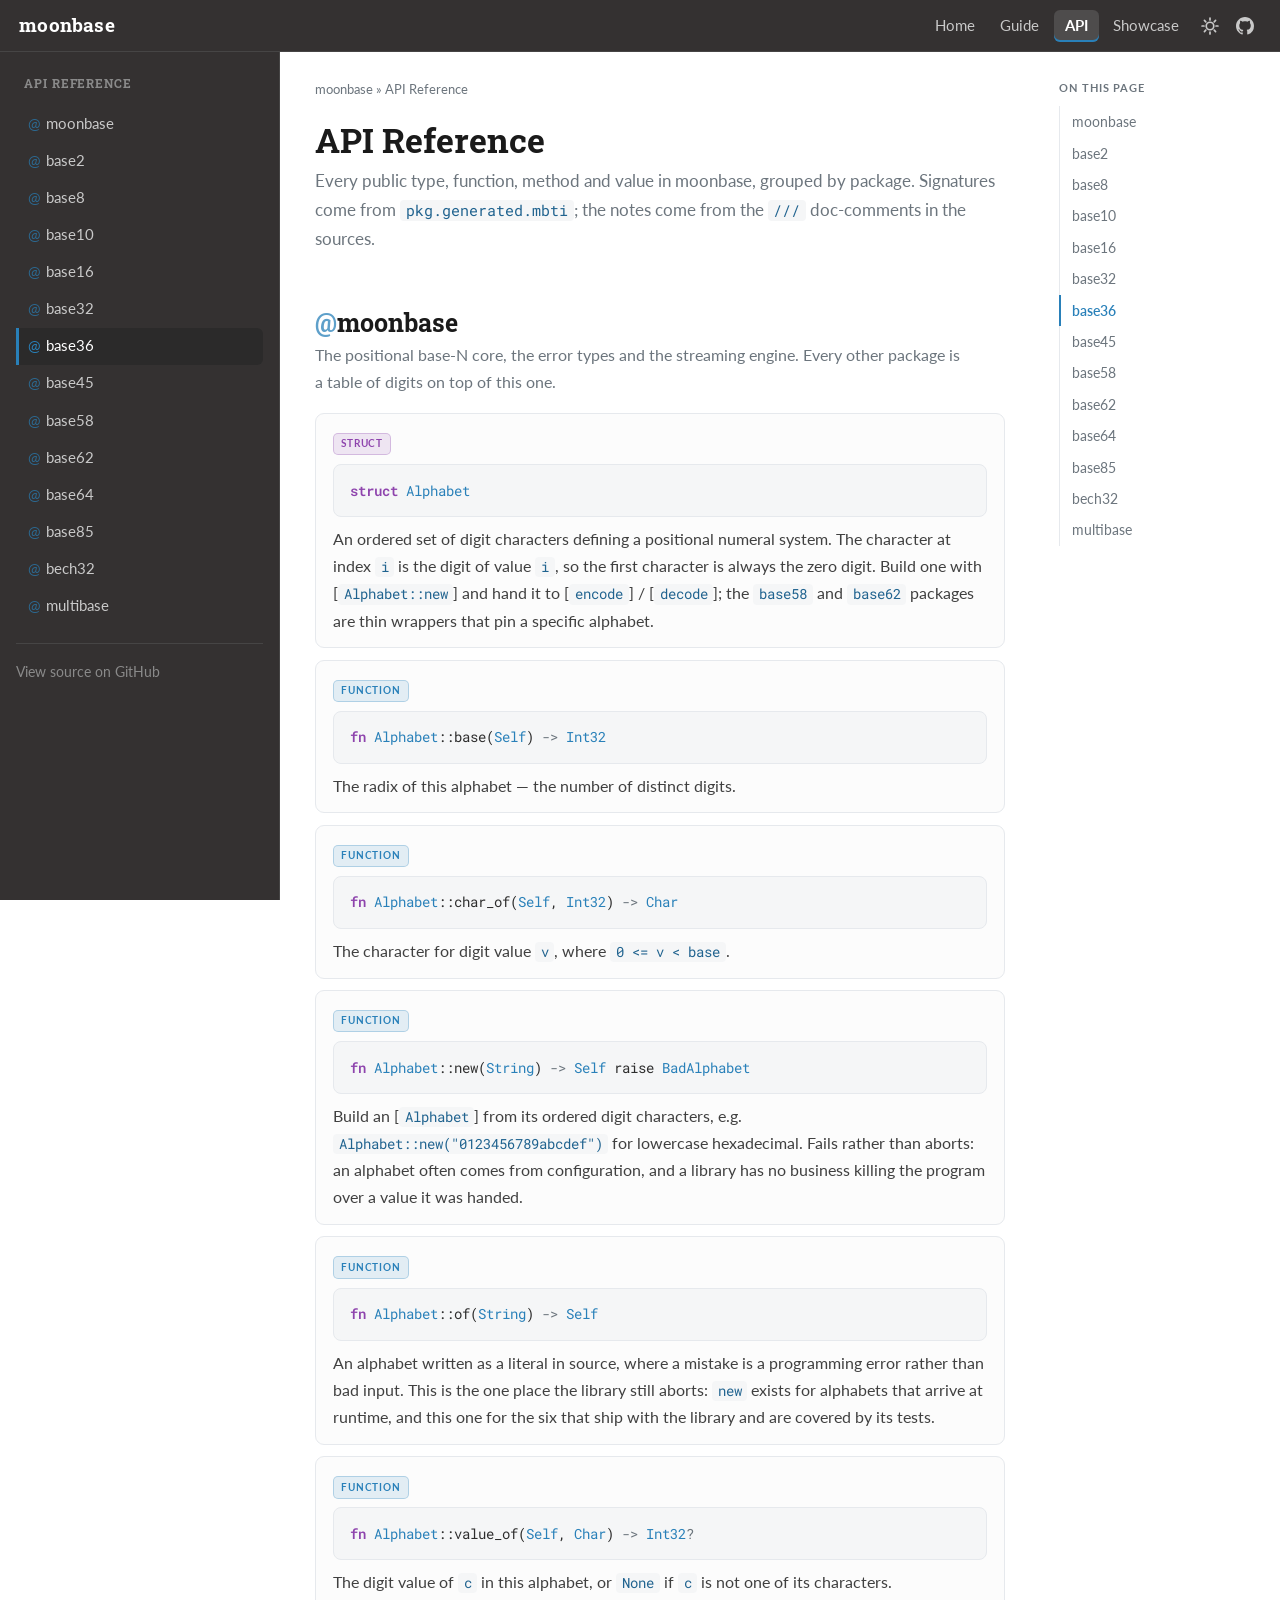
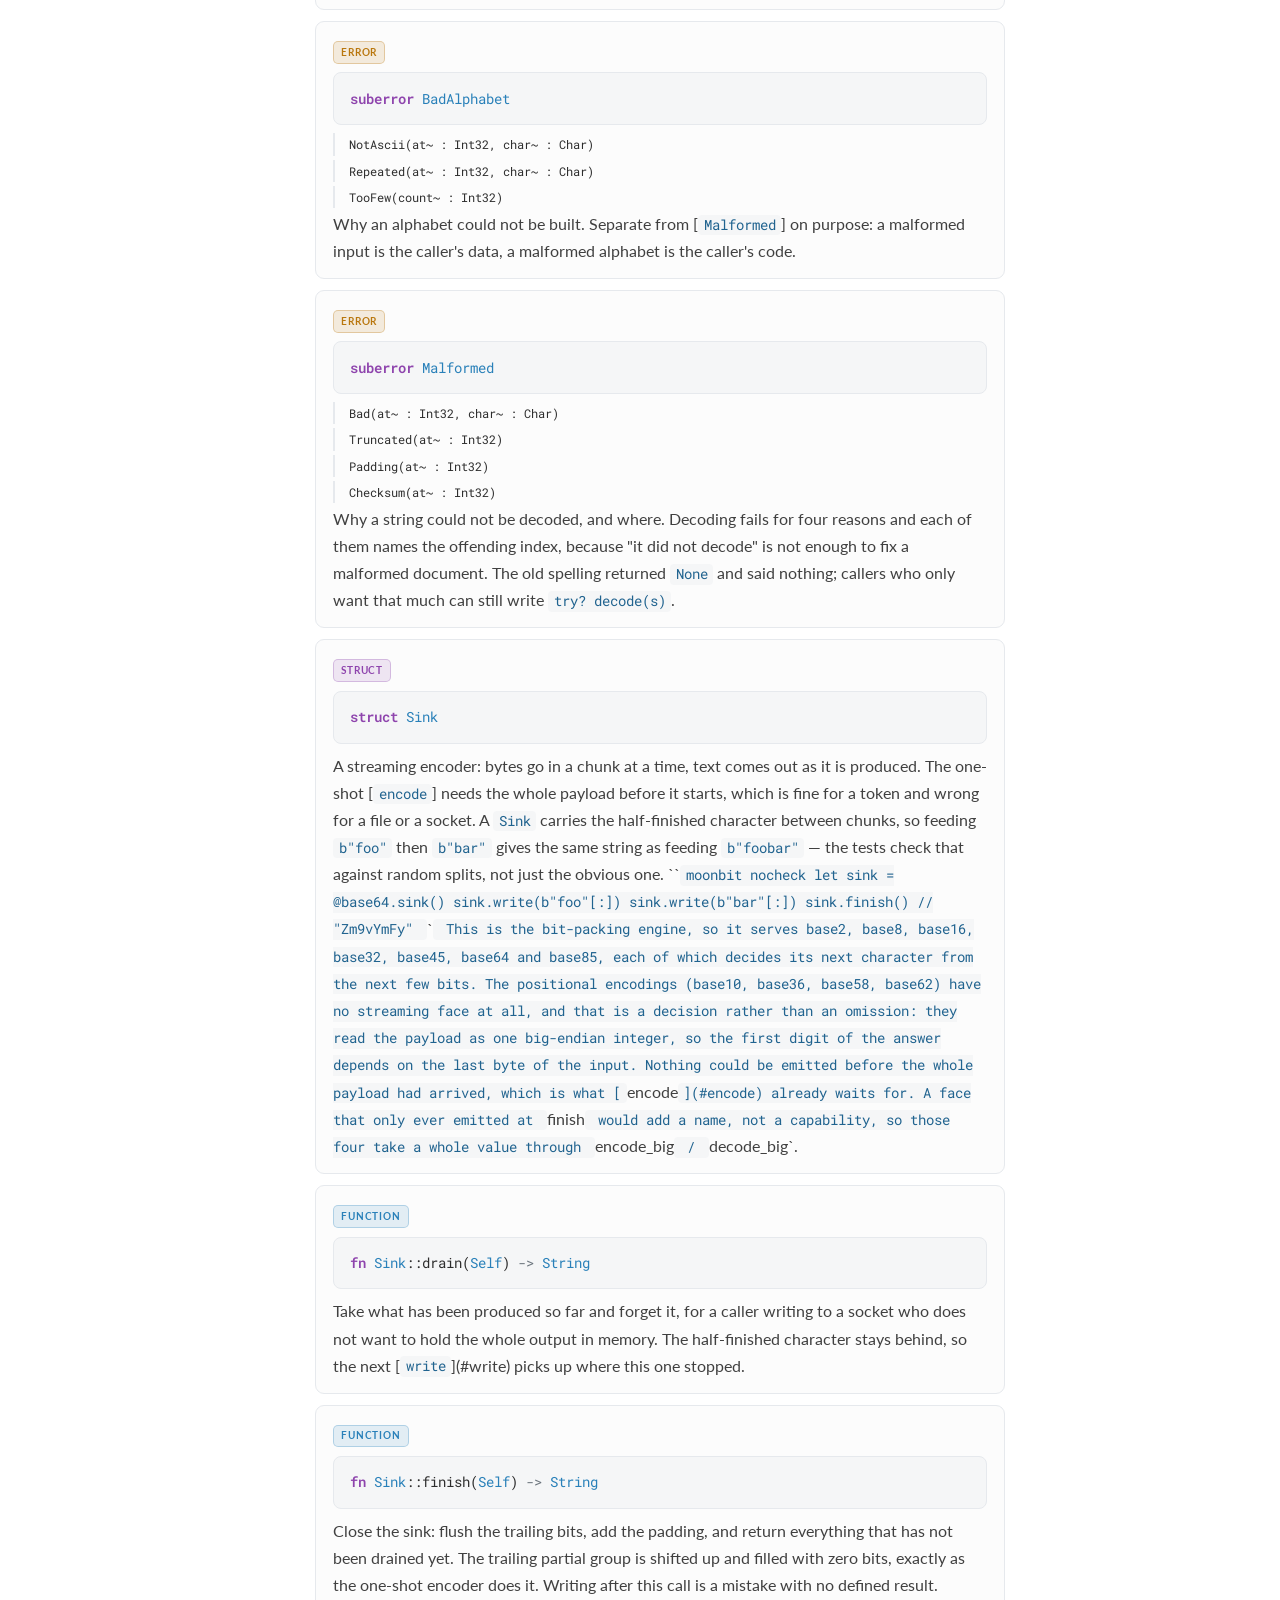
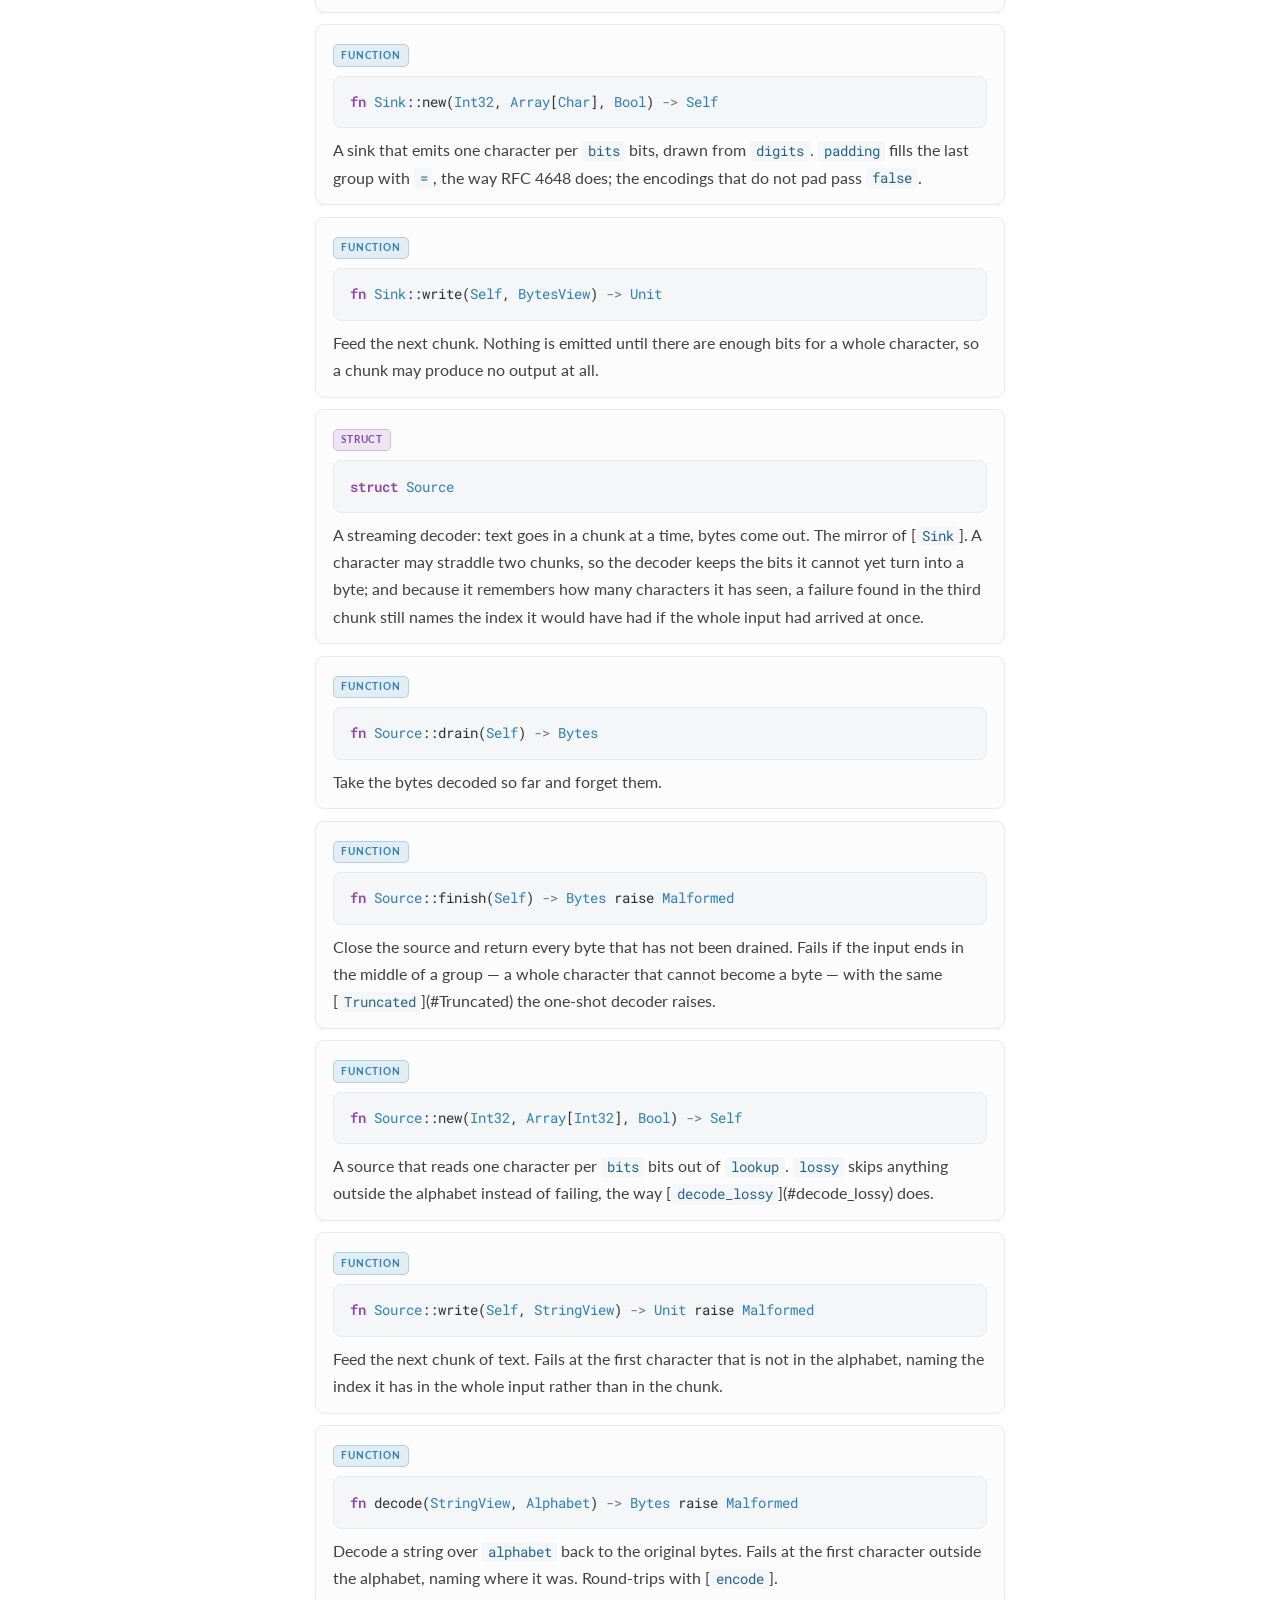
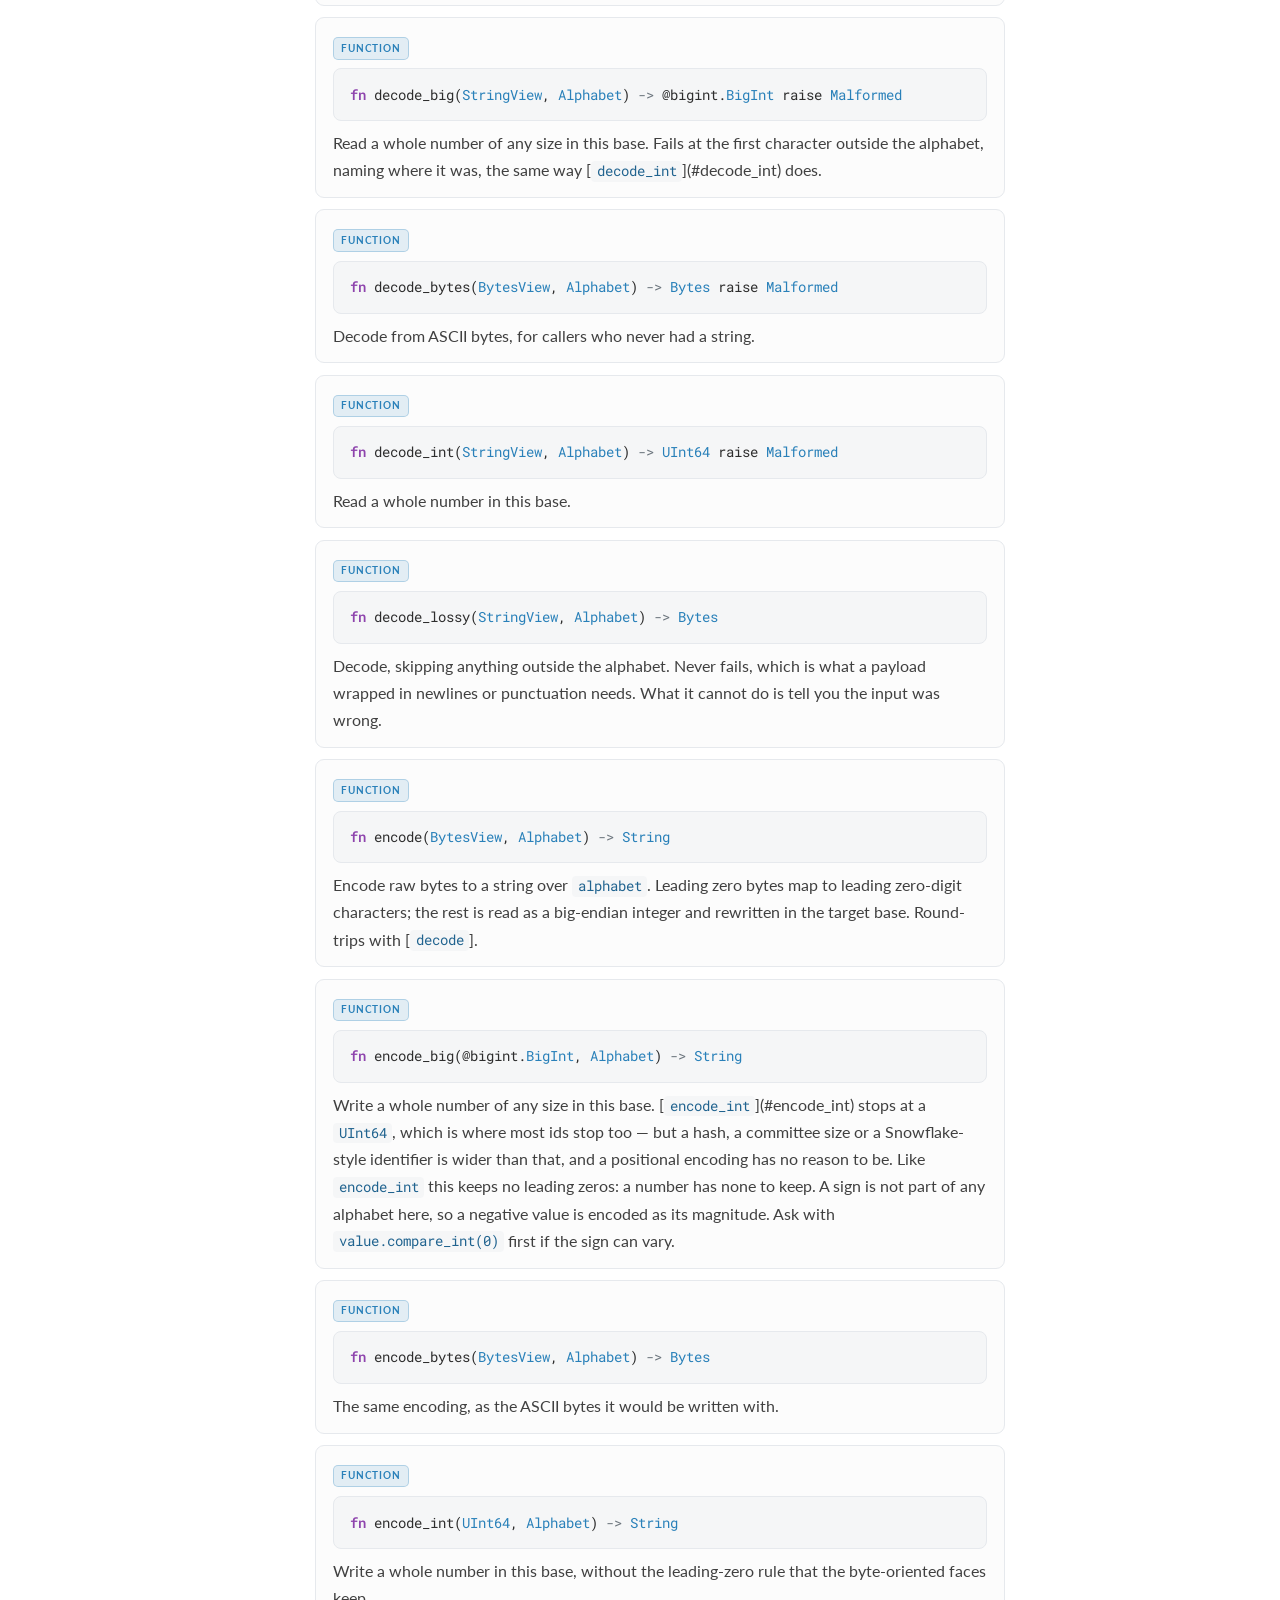
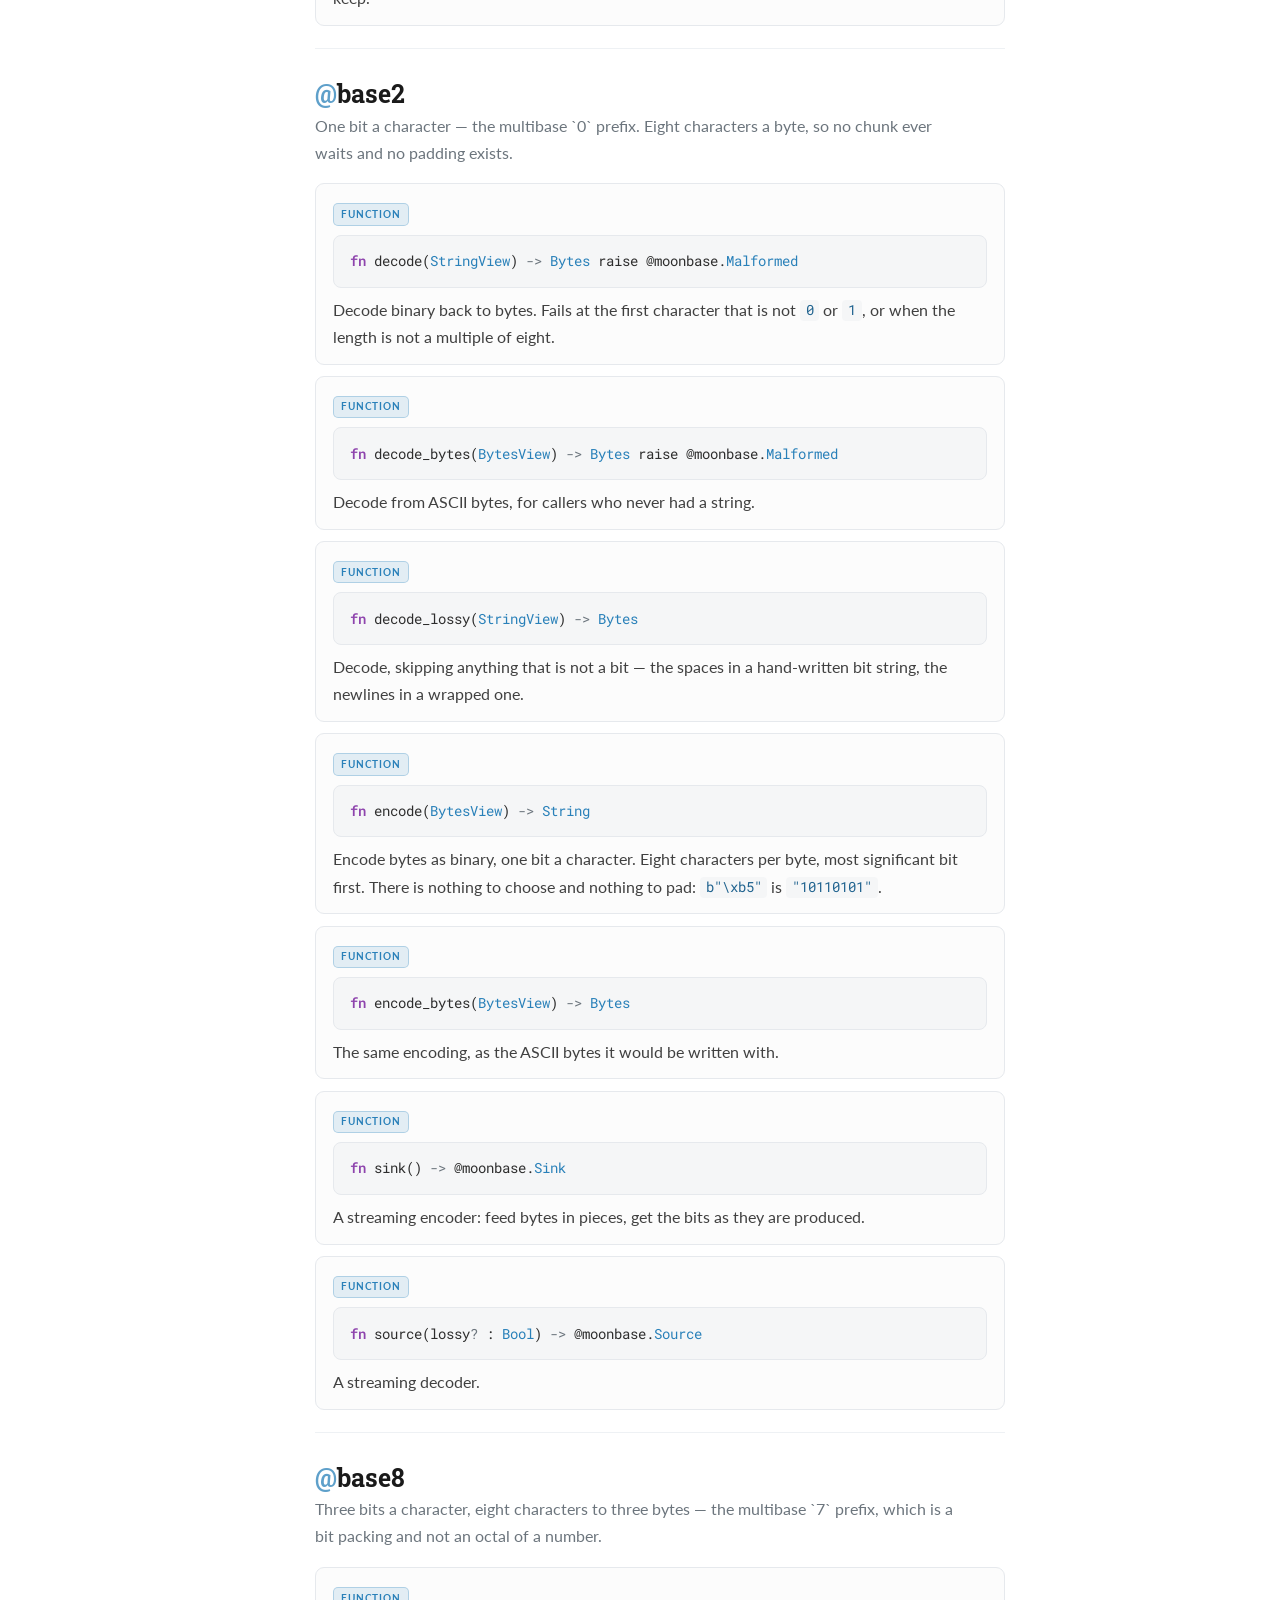
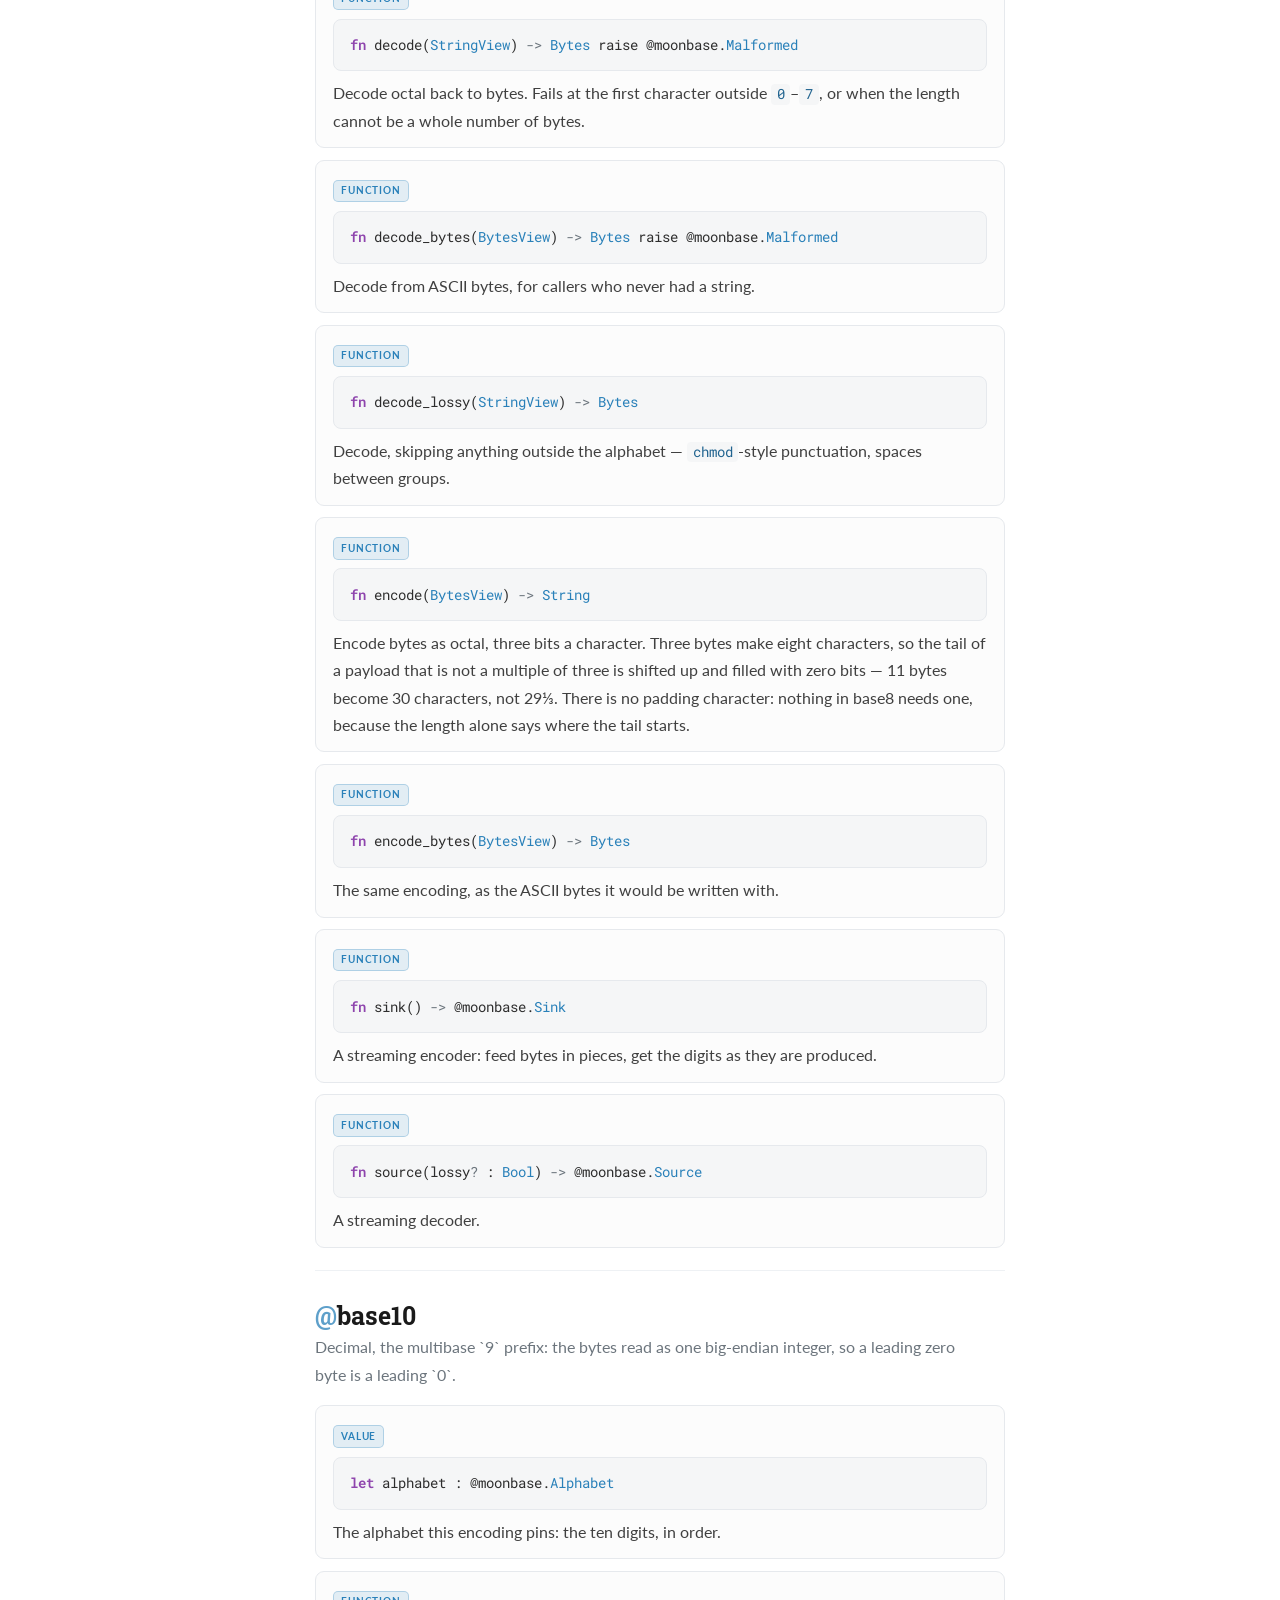
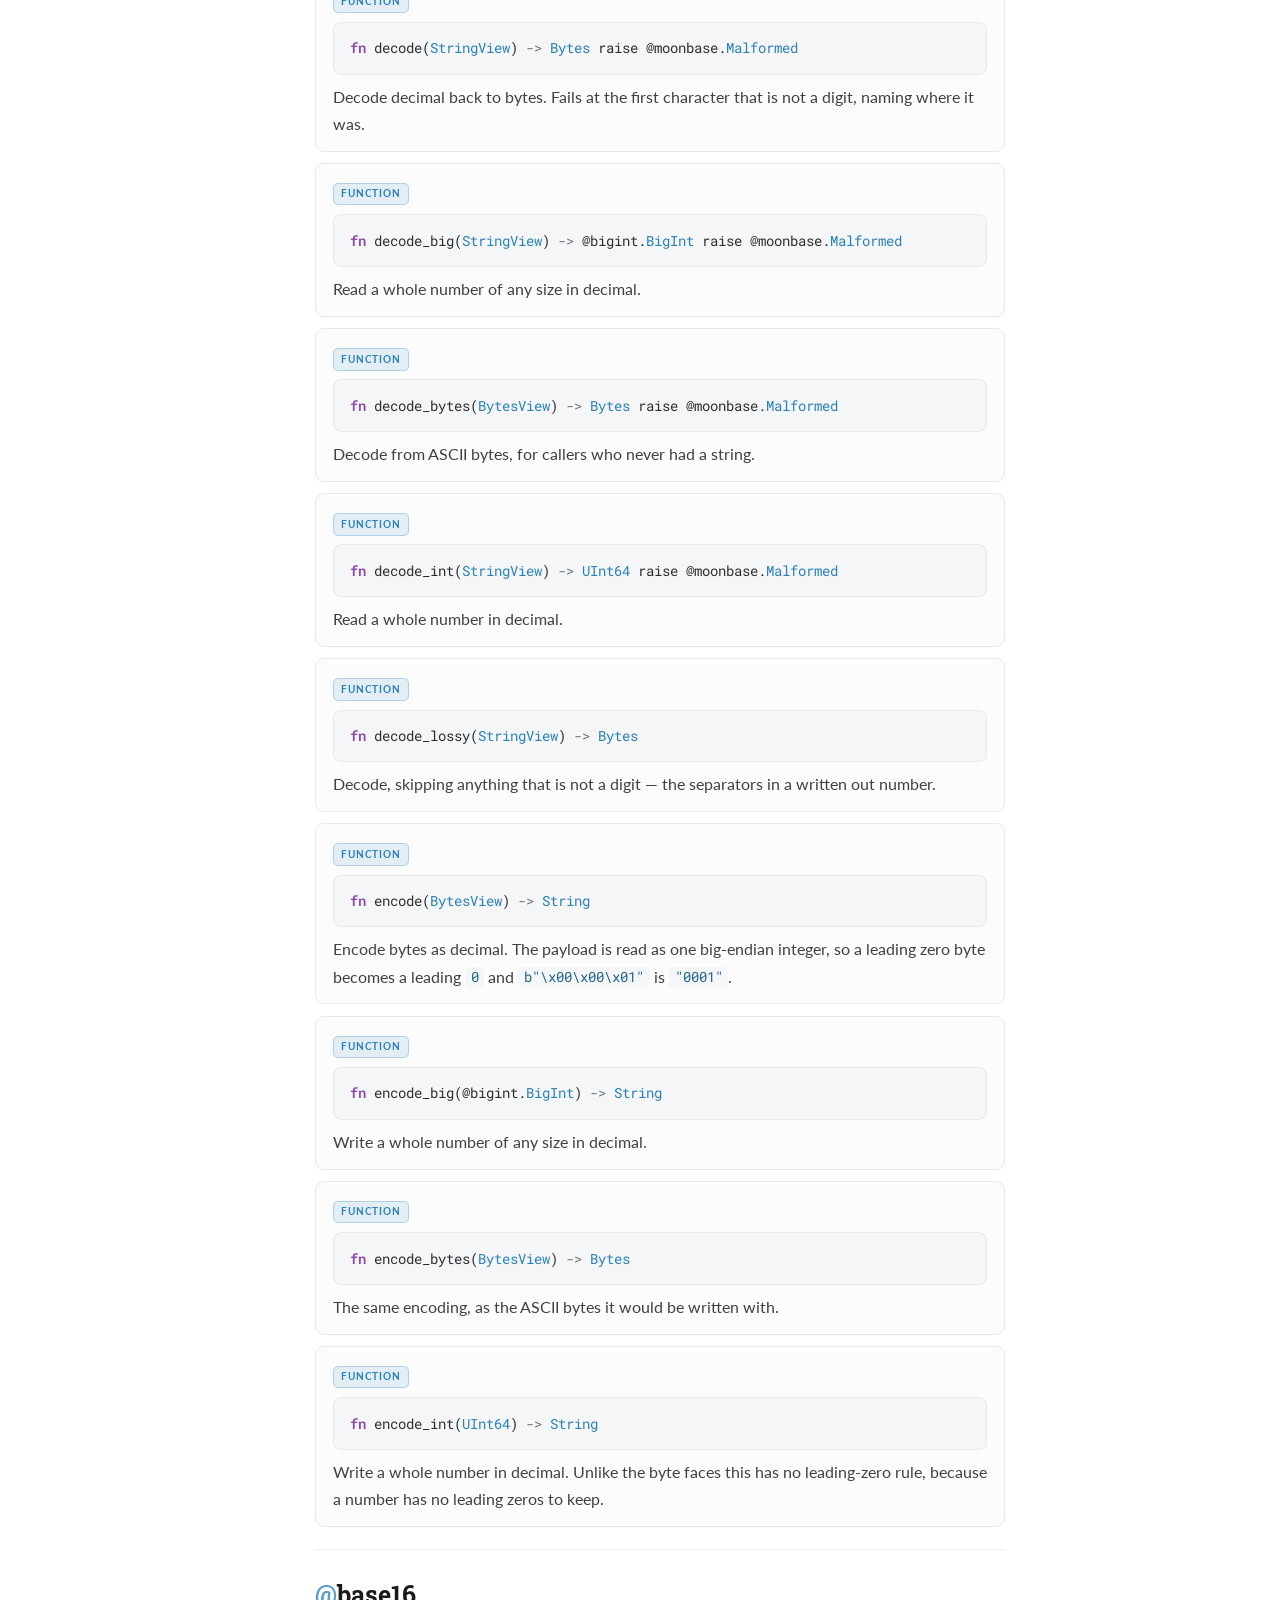
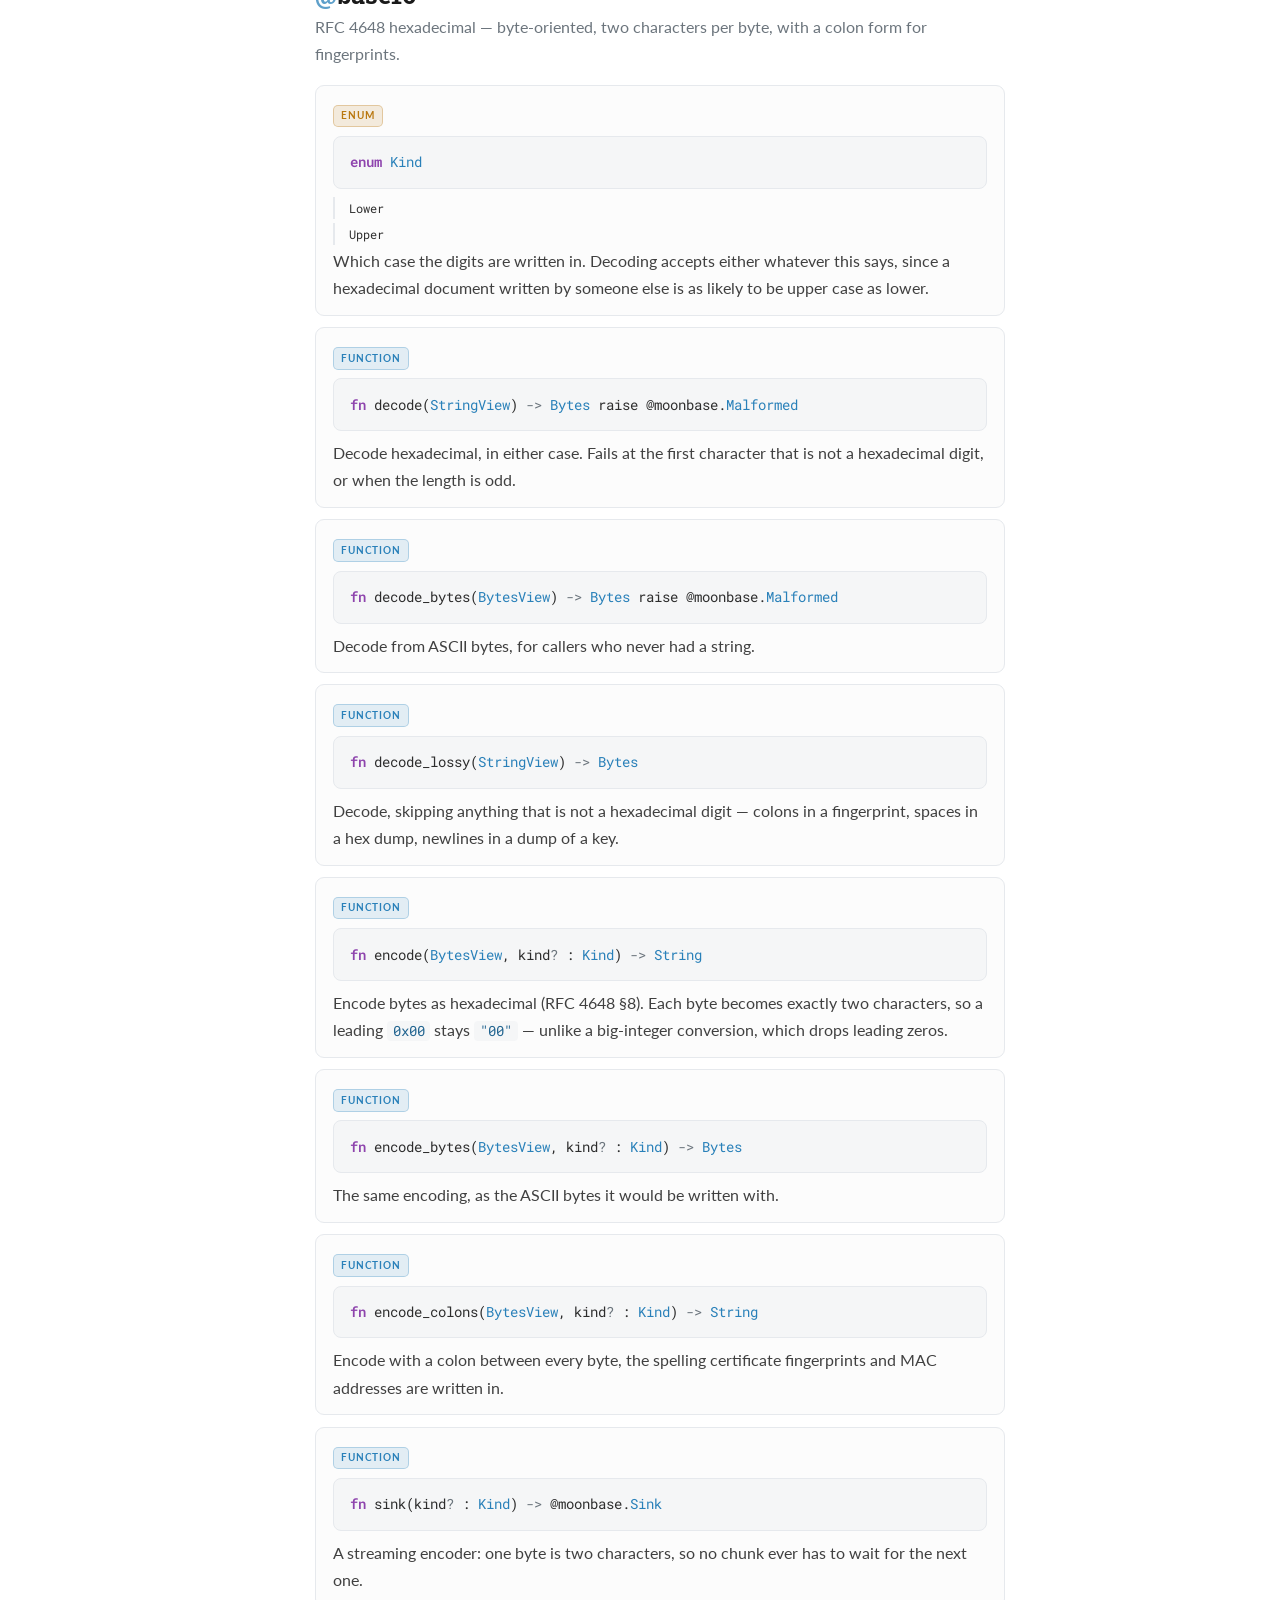
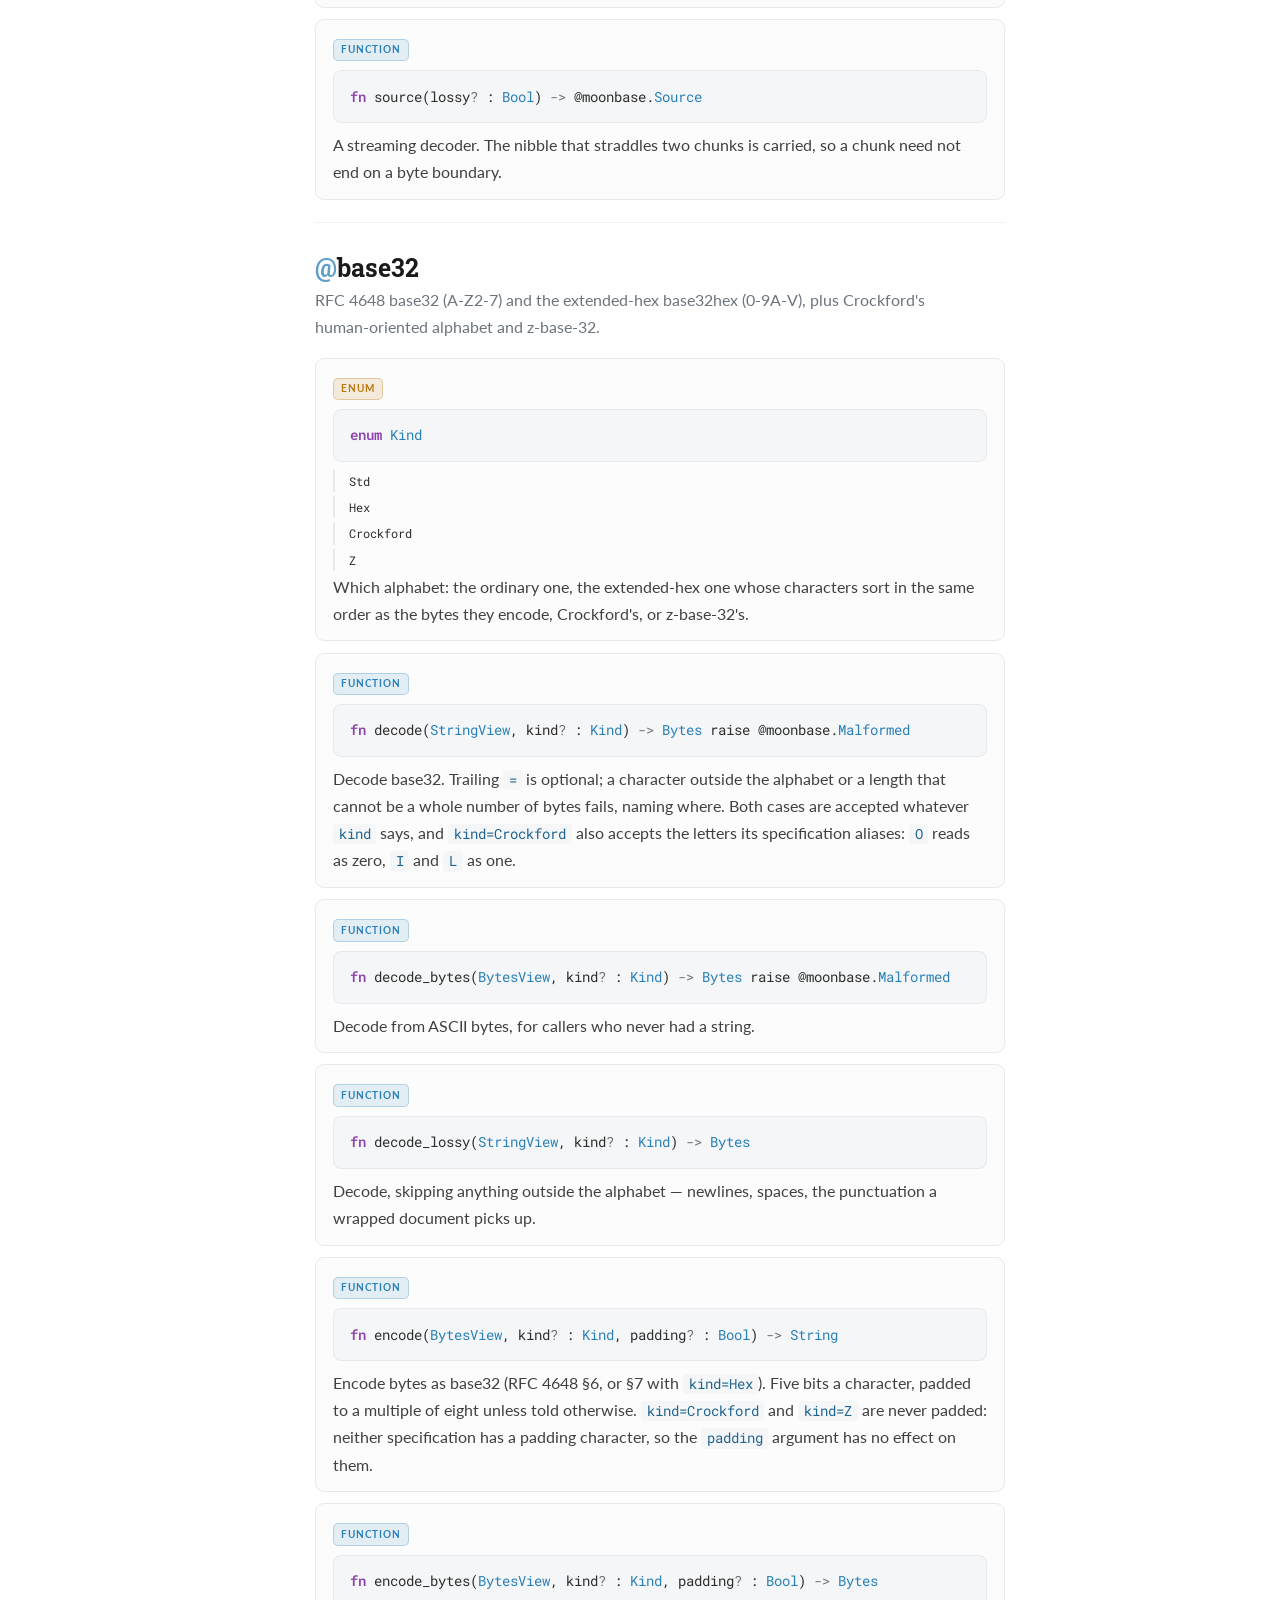
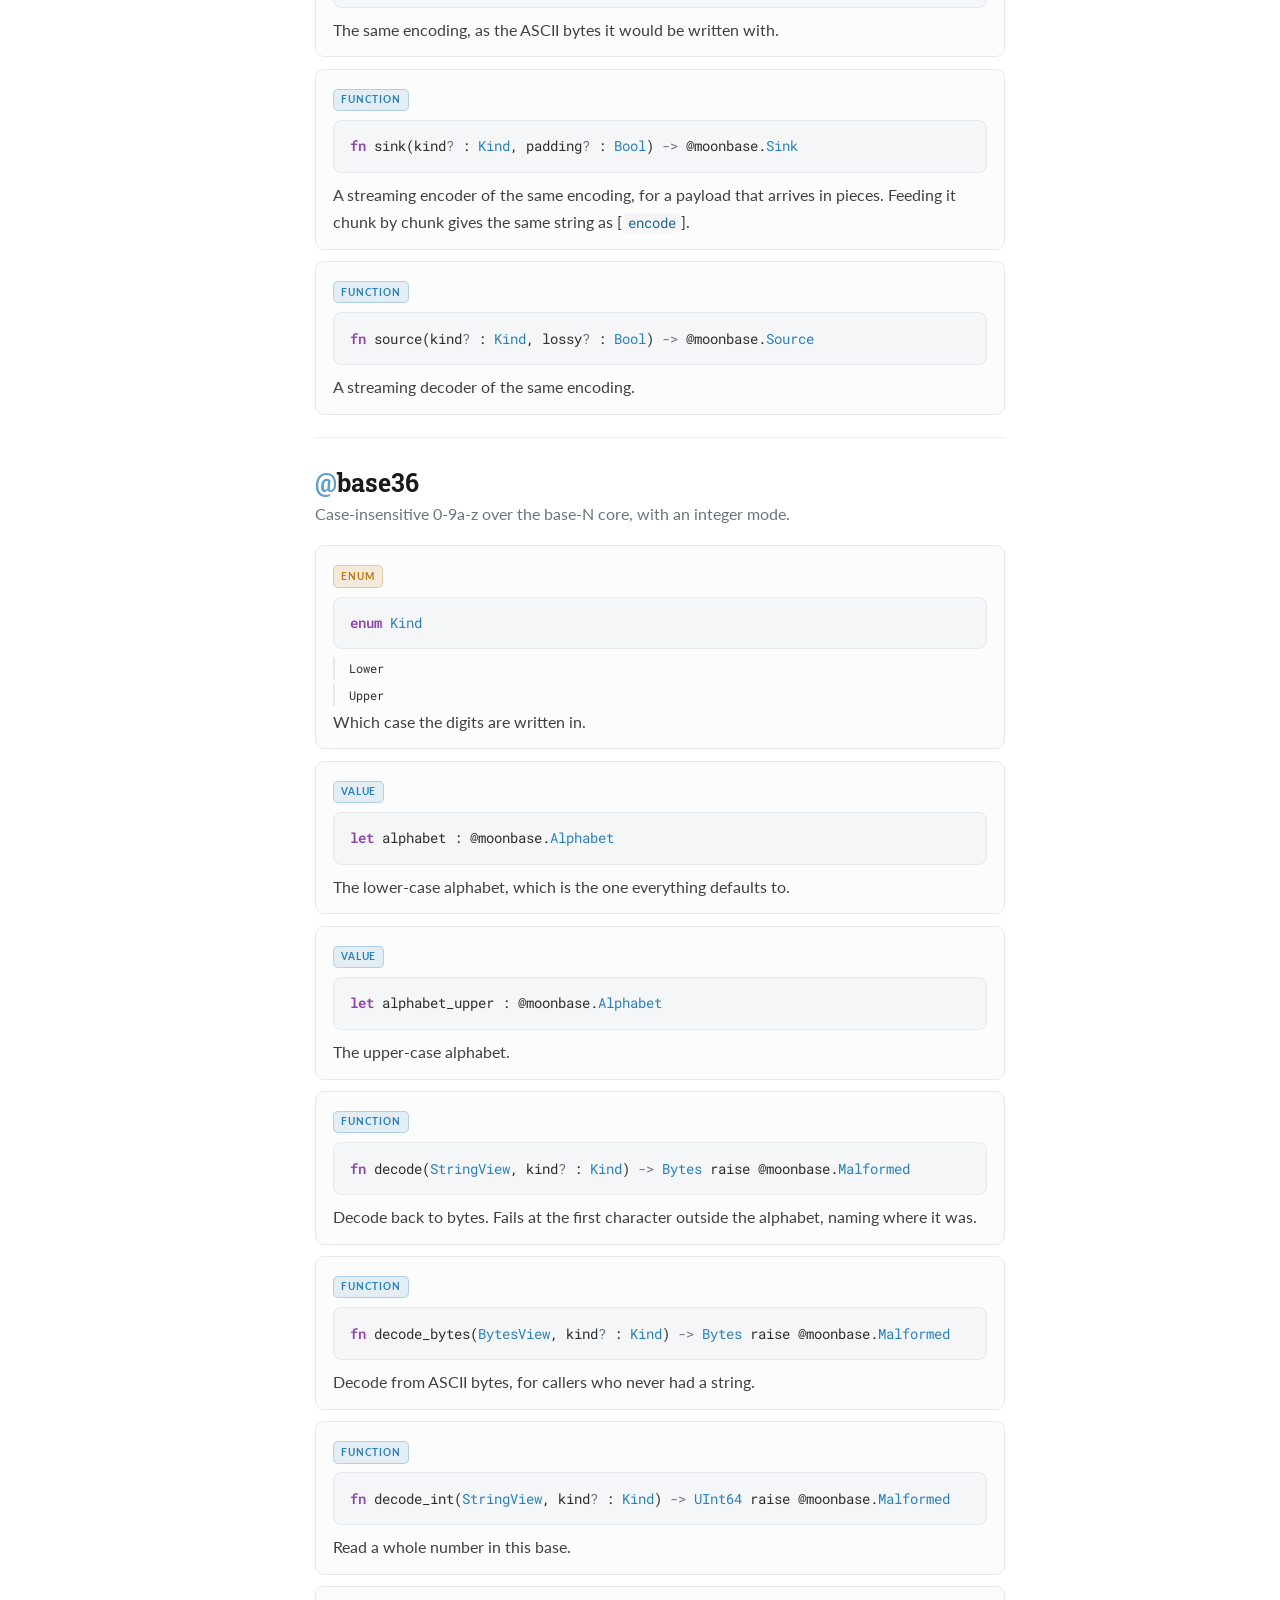
==== commit 9b768193: "docs(base10,base36,base58,base62): say in the source why they do not stream A reader who reaches for" ====
--- a/docs/api.html
+++ b/docs/api.html
@@ -37,7 +37,7 @@
       <p class="lede">Every public type, function, method and value in moonbase, grouped by
       package. Signatures come from <code>pkg.generated.mbti</code>; the notes come from the
       <code>///</code> doc-comments in the sources.</p>
-      <section class="pkg" id="pkg-moonbase"><h2><span class="at">@</span>moonbase</h2><p class="pdesc">The positional base-N core, the error types and the streaming engine. Every other package is a table of digits on top of this one.</p><article class="item" id="sym-Alphabet" data-kind="struct"><span class="kind">struct</span><pre class="sig"><span class="k">struct</span> <span class="ty">Alphabet</span></pre><p class="doc">An ordered set of digit characters defining a positional numeral system. The character at index <code>i</code> is the digit of value <code>i</code>, so the first character is always the zero digit. Build one with [<code>Alphabet::new</code>] and hand it to [<code>encode</code>] / [<code>decode</code>]; the <code>base58</code> and <code>base62</code> packages are thin wrappers that pin a specific alphabet.</p></article><article class="item" id="sym-Alphabet::base" data-kind="fn"><span class="kind">function</span><pre class="sig"><span class="k">fn</span> <span class="ty">Alphabet</span>::base(<span class="ty">Self</span>) <span class="op">-&gt;</span> <span class="ty">Int32</span></pre><p class="doc">The radix of this alphabet — the number of distinct digits.</p></article><article class="item" id="sym-Alphabet::char_of" data-kind="fn"><span class="kind">function</span><pre class="sig"><span class="k">fn</span> <span class="ty">Alphabet</span>::char_of(<span class="ty">Self</span>, <span class="ty">Int32</span>) <span class="op">-&gt;</span> <span class="ty">Char</span></pre><p class="doc">The character for digit value <code>v</code>, where <code>0 &lt;= v &lt; base</code>.</p></article><article class="item" id="sym-Alphabet::new" data-kind="fn"><span class="kind">function</span><pre class="sig"><span class="k">fn</span> <span class="ty">Alphabet</span>::new(<span class="ty">String</span>) <span class="op">-&gt;</span> <span class="ty">Self</span> raise <span class="ty">BadAlphabet</span></pre><p class="doc">Build an [<code>Alphabet</code>] from its ordered digit characters, e.g. <code>Alphabet::new(&quot;0123456789abcdef&quot;)</code> for lowercase hexadecimal. Fails rather than aborts: an alphabet often comes from configuration, and a library has no business killing the program over a value it was handed.</p></article><article class="item" id="sym-Alphabet::of" data-kind="fn"><span class="kind">function</span><pre class="sig"><span class="k">fn</span> <span class="ty">Alphabet</span>::of(<span class="ty">String</span>) <span class="op">-&gt;</span> <span class="ty">Self</span></pre><p class="doc">An alphabet written as a literal in source, where a mistake is a programming error rather than bad input. This is the one place the library still aborts: <code>new</code> exists for alphabets that arrive at runtime, and this one for the six that ship with the library and are covered by its tests.</p></article><article class="item" id="sym-Alphabet::value_of" data-kind="fn"><span class="kind">function</span><pre class="sig"><span class="k">fn</span> <span class="ty">Alphabet</span>::value_of(<span class="ty">Self</span>, <span class="ty">Char</span>) <span class="op">-&gt;</span> <span class="ty">Int32</span><span class="op">?</span></pre><p class="doc">The digit value of <code>c</code> in this alphabet, or <code>None</code> if <code>c</code> is not one of its characters.</p></article><article class="item" id="sym-BadAlphabet" data-kind="error"><span class="kind">error</span><pre class="sig"><span class="k">suberror</span> <span class="ty">BadAlphabet</span></pre><div class="variants"><div class="variant"><code><span class="ty">NotAscii</span>(at<span class="op">~</span> : <span class="ty">Int32</span>, char<span class="op">~</span> : <span class="ty">Char</span>)</code></div><div class="variant"><code><span class="ty">Repeated</span>(at<span class="op">~</span> : <span class="ty">Int32</span>, char<span class="op">~</span> : <span class="ty">Char</span>)</code></div><div class="variant"><code><span class="ty">TooFew</span>(count<span class="op">~</span> : <span class="ty">Int32</span>)</code></div></div><p class="doc">Why an alphabet could not be built. Separate from [<code>Malformed</code>] on purpose: a malformed input is the caller&#x27;s data, a malformed alphabet is the caller&#x27;s code.</p></article><article class="item" id="sym-Malformed" data-kind="error"><span class="kind">error</span><pre class="sig"><span class="k">suberror</span> <span class="ty">Malformed</span></pre><div class="variants"><div class="variant"><code><span class="ty">Bad</span>(at<span class="op">~</span> : <span class="ty">Int32</span>, char<span class="op">~</span> : <span class="ty">Char</span>)</code></div><div class="variant"><code><span class="ty">Truncated</span>(at<span class="op">~</span> : <span class="ty">Int32</span>)</code></div><div class="variant"><code><span class="ty">Padding</span>(at<span class="op">~</span> : <span class="ty">Int32</span>)</code></div><div class="variant"><code><span class="ty">Checksum</span>(at<span class="op">~</span> : <span class="ty">Int32</span>)</code></div></div><p class="doc">Why a string could not be decoded, and where. Decoding fails for four reasons and each of them names the offending index, because &quot;it did not decode&quot; is not enough to fix a malformed document. The old spelling returned <code>None</code> and said nothing; callers who only want that much can still write <code>try? decode(s)</code>.</p></article><article class="item" id="sym-Sink" data-kind="struct"><span class="kind">struct</span><pre class="sig"><span class="k">struct</span> <span class="ty">Sink</span></pre><p class="doc">A streaming encoder: bytes go in a chunk at a time, text comes out as it is produced. The one-shot [<code>encode</code>] needs the whole payload before it starts, which is fine for a token and wrong for a file or a socket. A <code>Sink</code> carries the half-finished character between chunks, so feeding <code>b&quot;foo&quot;</code> then <code>b&quot;bar&quot;</code> gives the same string as feeding <code>b&quot;foobar&quot;</code> — the tests check that against random splits, not just the obvious one. ``<code>moonbit nocheck let sink = @base64.sink() sink.write(b&quot;foo&quot;[:]) sink.write(b&quot;bar&quot;[:]) sink.finish()               // &quot;Zm9vYmFy&quot; </code>`` This is the bit-packing engine, so it serves base16, base32 and base64. The positional encodings (base36, base58, base62, base10) have no streaming face at all: their first digit depends on the last byte, so nothing can be written until everything has been read.</p></article><article class="item" id="sym-Sink::drain" data-kind="fn"><span class="kind">function</span><pre class="sig"><span class="k">fn</span> <span class="ty">Sink</span>::drain(<span class="ty">Self</span>) <span class="op">-&gt;</span> <span class="ty">String</span></pre><p class="doc">Take what has been produced so far and forget it, for a caller writing to a socket who does not want to hold the whole output in memory. The half-finished character stays behind, so the next [<code>write</code>](#write) picks up where this one stopped.</p></article><article class="item" id="sym-Sink::finish" data-kind="fn"><span class="kind">function</span><pre class="sig"><span class="k">fn</span> <span class="ty">Sink</span>::finish(<span class="ty">Self</span>) <span class="op">-&gt;</span> <span class="ty">String</span></pre><p class="doc">Close the sink: flush the trailing bits, add the padding, and return everything that has not been drained yet. The trailing partial group is shifted up and filled with zero bits, exactly as the one-shot encoder does it. Writing after this call is a mistake with no defined result.</p></article><article class="item" id="sym-Sink::new" data-kind="fn"><span class="kind">function</span><pre class="sig"><span class="k">fn</span> <span class="ty">Sink</span>::new(<span class="ty">Int32</span>, <span class="ty">Array</span>[<span class="ty">Char</span>], <span class="ty">Bool</span>) <span class="op">-&gt;</span> <span class="ty">Self</span></pre><p class="doc">A sink that emits one character per <code>bits</code> bits, drawn from <code>digits</code>. <code>padding</code> fills the last group with <code>=</code>, the way RFC 4648 does; the encodings that do not pad pass <code>false</code>.</p></article><article class="item" id="sym-Sink::write" data-kind="fn"><span class="kind">function</span><pre class="sig"><span class="k">fn</span> <span class="ty">Sink</span>::write(<span class="ty">Self</span>, <span class="ty">BytesView</span>) <span class="op">-&gt;</span> <span class="ty">Unit</span></pre><p class="doc">Feed the next chunk. Nothing is emitted until there are enough bits for a whole character, so a chunk may produce no output at all.</p></article><article class="item" id="sym-Source" data-kind="struct"><span class="kind">struct</span><pre class="sig"><span class="k">struct</span> <span class="ty">Source</span></pre><p class="doc">A streaming decoder: text goes in a chunk at a time, bytes come out. The mirror of [<code>Sink</code>]. A character may straddle two chunks, so the decoder keeps the bits it cannot yet turn into a byte; and because it remembers how many characters it has seen, a failure found in the third chunk still names the index it would have had if the whole input had arrived at once.</p></article><article class="item" id="sym-Source::drain" data-kind="fn"><span class="kind">function</span><pre class="sig"><span class="k">fn</span> <span class="ty">Source</span>::drain(<span class="ty">Self</span>) <span class="op">-&gt;</span> <span class="ty">Bytes</span></pre><p class="doc">Take the bytes decoded so far and forget them.</p></article><article class="item" id="sym-Source::finish" data-kind="fn"><span class="kind">function</span><pre class="sig"><span class="k">fn</span> <span class="ty">Source</span>::finish(<span class="ty">Self</span>) <span class="op">-&gt;</span> <span class="ty">Bytes</span> raise <span class="ty">Malformed</span></pre><p class="doc">Close the source and return every byte that has not been drained. Fails if the input ends in the middle of a group — a whole character that cannot become a byte — with the same [<code>Truncated</code>](#Truncated) the one-shot decoder raises.</p></article><article class="item" id="sym-Source::new" data-kind="fn"><span class="kind">function</span><pre class="sig"><span class="k">fn</span> <span class="ty">Source</span>::new(<span class="ty">Int32</span>, <span class="ty">Array</span>[<span class="ty">Int32</span>], <span class="ty">Bool</span>) <span class="op">-&gt;</span> <span class="ty">Self</span></pre><p class="doc">A source that reads one character per <code>bits</code> bits out of <code>lookup</code>. <code>lossy</code> skips anything outside the alphabet instead of failing, the way [<code>decode_lossy</code>](#decode_lossy) does.</p></article><article class="item" id="sym-Source::write" data-kind="fn"><span class="kind">function</span><pre class="sig"><span class="k">fn</span> <span class="ty">Source</span>::write(<span class="ty">Self</span>, <span class="ty">StringView</span>) <span class="op">-&gt;</span> <span class="ty">Unit</span> raise <span class="ty">Malformed</span></pre><p class="doc">Feed the next chunk of text. Fails at the first character that is not in the alphabet, naming the index it has in the whole input rather than in the chunk.</p></article><article class="item" id="sym-decode" data-kind="fn"><span class="kind">function</span><pre class="sig"><span class="k">fn</span> decode(<span class="ty">StringView</span>, <span class="ty">Alphabet</span>) <span class="op">-&gt;</span> <span class="ty">Bytes</span> raise <span class="ty">Malformed</span></pre><p class="doc">Decode a string over <code>alphabet</code> back to the original bytes. Fails at the first character outside the alphabet, naming where it was. Round-trips with [<code>encode</code>].</p></article><article class="item" id="sym-decode_big" data-kind="fn"><span class="kind">function</span><pre class="sig"><span class="k">fn</span> decode_big(<span class="ty">StringView</span>, <span class="ty">Alphabet</span>) <span class="op">-&gt;</span> @bigint.<span class="ty">BigInt</span> raise <span class="ty">Malformed</span></pre><p class="doc">Read a whole number of any size in this base. Fails at the first character outside the alphabet, naming where it was, the same way [<code>decode_int</code>](#decode_int) does.</p></article><article class="item" id="sym-decode_bytes" data-kind="fn"><span class="kind">function</span><pre class="sig"><span class="k">fn</span> decode_bytes(<span class="ty">BytesView</span>, <span class="ty">Alphabet</span>) <span class="op">-&gt;</span> <span class="ty">Bytes</span> raise <span class="ty">Malformed</span></pre><p class="doc">Decode from ASCII bytes, for callers who never had a string.</p></article><article class="item" id="sym-decode_int" data-kind="fn"><span class="kind">function</span><pre class="sig"><span class="k">fn</span> decode_int(<span class="ty">StringView</span>, <span class="ty">Alphabet</span>) <span class="op">-&gt;</span> <span class="ty">UInt64</span> raise <span class="ty">Malformed</span></pre><p class="doc">Read a whole number in this base.</p></article><article class="item" id="sym-decode_lossy" data-kind="fn"><span class="kind">function</span><pre class="sig"><span class="k">fn</span> decode_lossy(<span class="ty">StringView</span>, <span class="ty">Alphabet</span>) <span class="op">-&gt;</span> <span class="ty">Bytes</span></pre><p class="doc">Decode, skipping anything outside the alphabet. Never fails, which is what a payload wrapped in newlines or punctuation needs. What it cannot do is tell you the input was wrong.</p></article><article class="item" id="sym-encode" data-kind="fn"><span class="kind">function</span><pre class="sig"><span class="k">fn</span> encode(<span class="ty">BytesView</span>, <span class="ty">Alphabet</span>) <span class="op">-&gt;</span> <span class="ty">String</span></pre><p class="doc">Encode raw bytes to a string over <code>alphabet</code>. Leading zero bytes map to leading zero-digit characters; the rest is read as a big-endian integer and rewritten in the target base. Round-trips with [<code>decode</code>].</p></article><article class="item" id="sym-encode_big" data-kind="fn"><span class="kind">function</span><pre class="sig"><span class="k">fn</span> encode_big(@bigint.<span class="ty">BigInt</span>, <span class="ty">Alphabet</span>) <span class="op">-&gt;</span> <span class="ty">String</span></pre><p class="doc">Write a whole number of any size in this base. [<code>encode_int</code>](#encode_int) stops at a <code>UInt64</code>, which is where most ids stop too — but a hash, a committee size or a Snowflake-style identifier is wider than that, and a positional encoding has no reason to be. Like <code>encode_int</code> this keeps no leading zeros: a number has none to keep. A sign is not part of any alphabet here, so a negative value is encoded as its magnitude. Ask with <code>value.compare_int(0)</code> first if the sign can vary.</p></article><article class="item" id="sym-encode_bytes" data-kind="fn"><span class="kind">function</span><pre class="sig"><span class="k">fn</span> encode_bytes(<span class="ty">BytesView</span>, <span class="ty">Alphabet</span>) <span class="op">-&gt;</span> <span class="ty">Bytes</span></pre><p class="doc">The same encoding, as the ASCII bytes it would be written with.</p></article><article class="item" id="sym-encode_int" data-kind="fn"><span class="kind">function</span><pre class="sig"><span class="k">fn</span> encode_int(<span class="ty">UInt64</span>, <span class="ty">Alphabet</span>) <span class="op">-&gt;</span> <span class="ty">String</span></pre><p class="doc">Write a whole number in this base, without the leading-zero rule that the byte-oriented faces keep.</p></article></section>
+      <section class="pkg" id="pkg-moonbase"><h2><span class="at">@</span>moonbase</h2><p class="pdesc">The positional base-N core, the error types and the streaming engine. Every other package is a table of digits on top of this one.</p><article class="item" id="sym-Alphabet" data-kind="struct"><span class="kind">struct</span><pre class="sig"><span class="k">struct</span> <span class="ty">Alphabet</span></pre><p class="doc">An ordered set of digit characters defining a positional numeral system. The character at index <code>i</code> is the digit of value <code>i</code>, so the first character is always the zero digit. Build one with [<code>Alphabet::new</code>] and hand it to [<code>encode</code>] / [<code>decode</code>]; the <code>base58</code> and <code>base62</code> packages are thin wrappers that pin a specific alphabet.</p></article><article class="item" id="sym-Alphabet::base" data-kind="fn"><span class="kind">function</span><pre class="sig"><span class="k">fn</span> <span class="ty">Alphabet</span>::base(<span class="ty">Self</span>) <span class="op">-&gt;</span> <span class="ty">Int32</span></pre><p class="doc">The radix of this alphabet — the number of distinct digits.</p></article><article class="item" id="sym-Alphabet::char_of" data-kind="fn"><span class="kind">function</span><pre class="sig"><span class="k">fn</span> <span class="ty">Alphabet</span>::char_of(<span class="ty">Self</span>, <span class="ty">Int32</span>) <span class="op">-&gt;</span> <span class="ty">Char</span></pre><p class="doc">The character for digit value <code>v</code>, where <code>0 &lt;= v &lt; base</code>.</p></article><article class="item" id="sym-Alphabet::new" data-kind="fn"><span class="kind">function</span><pre class="sig"><span class="k">fn</span> <span class="ty">Alphabet</span>::new(<span class="ty">String</span>) <span class="op">-&gt;</span> <span class="ty">Self</span> raise <span class="ty">BadAlphabet</span></pre><p class="doc">Build an [<code>Alphabet</code>] from its ordered digit characters, e.g. <code>Alphabet::new(&quot;0123456789abcdef&quot;)</code> for lowercase hexadecimal. Fails rather than aborts: an alphabet often comes from configuration, and a library has no business killing the program over a value it was handed.</p></article><article class="item" id="sym-Alphabet::of" data-kind="fn"><span class="kind">function</span><pre class="sig"><span class="k">fn</span> <span class="ty">Alphabet</span>::of(<span class="ty">String</span>) <span class="op">-&gt;</span> <span class="ty">Self</span></pre><p class="doc">An alphabet written as a literal in source, where a mistake is a programming error rather than bad input. This is the one place the library still aborts: <code>new</code> exists for alphabets that arrive at runtime, and this one for the six that ship with the library and are covered by its tests.</p></article><article class="item" id="sym-Alphabet::value_of" data-kind="fn"><span class="kind">function</span><pre class="sig"><span class="k">fn</span> <span class="ty">Alphabet</span>::value_of(<span class="ty">Self</span>, <span class="ty">Char</span>) <span class="op">-&gt;</span> <span class="ty">Int32</span><span class="op">?</span></pre><p class="doc">The digit value of <code>c</code> in this alphabet, or <code>None</code> if <code>c</code> is not one of its characters.</p></article><article class="item" id="sym-BadAlphabet" data-kind="error"><span class="kind">error</span><pre class="sig"><span class="k">suberror</span> <span class="ty">BadAlphabet</span></pre><div class="variants"><div class="variant"><code><span class="ty">NotAscii</span>(at<span class="op">~</span> : <span class="ty">Int32</span>, char<span class="op">~</span> : <span class="ty">Char</span>)</code></div><div class="variant"><code><span class="ty">Repeated</span>(at<span class="op">~</span> : <span class="ty">Int32</span>, char<span class="op">~</span> : <span class="ty">Char</span>)</code></div><div class="variant"><code><span class="ty">TooFew</span>(count<span class="op">~</span> : <span class="ty">Int32</span>)</code></div></div><p class="doc">Why an alphabet could not be built. Separate from [<code>Malformed</code>] on purpose: a malformed input is the caller&#x27;s data, a malformed alphabet is the caller&#x27;s code.</p></article><article class="item" id="sym-Malformed" data-kind="error"><span class="kind">error</span><pre class="sig"><span class="k">suberror</span> <span class="ty">Malformed</span></pre><div class="variants"><div class="variant"><code><span class="ty">Bad</span>(at<span class="op">~</span> : <span class="ty">Int32</span>, char<span class="op">~</span> : <span class="ty">Char</span>)</code></div><div class="variant"><code><span class="ty">Truncated</span>(at<span class="op">~</span> : <span class="ty">Int32</span>)</code></div><div class="variant"><code><span class="ty">Padding</span>(at<span class="op">~</span> : <span class="ty">Int32</span>)</code></div><div class="variant"><code><span class="ty">Checksum</span>(at<span class="op">~</span> : <span class="ty">Int32</span>)</code></div></div><p class="doc">Why a string could not be decoded, and where. Decoding fails for four reasons and each of them names the offending index, because &quot;it did not decode&quot; is not enough to fix a malformed document. The old spelling returned <code>None</code> and said nothing; callers who only want that much can still write <code>try? decode(s)</code>.</p></article><article class="item" id="sym-Sink" data-kind="struct"><span class="kind">struct</span><pre class="sig"><span class="k">struct</span> <span class="ty">Sink</span></pre><p class="doc">A streaming encoder: bytes go in a chunk at a time, text comes out as it is produced. The one-shot [<code>encode</code>] needs the whole payload before it starts, which is fine for a token and wrong for a file or a socket. A <code>Sink</code> carries the half-finished character between chunks, so feeding <code>b&quot;foo&quot;</code> then <code>b&quot;bar&quot;</code> gives the same string as feeding <code>b&quot;foobar&quot;</code> — the tests check that against random splits, not just the obvious one. ``<code>moonbit nocheck let sink = @base64.sink() sink.write(b&quot;foo&quot;[:]) sink.write(b&quot;bar&quot;[:]) sink.finish()               // &quot;Zm9vYmFy&quot; </code>`<code> This is the bit-packing engine, so it serves base2, base8, base16, base32, base45, base64 and base85, each of which decides its next character from the next few bits. The positional encodings (base10, base36, base58, base62) have no streaming face at all, and that is a decision rather than an omission: they read the payload as one big-endian integer, so the first digit of the answer depends on the last byte of the input. Nothing could be emitted before the whole payload had arrived, which is what [</code>encode<code>](#encode) already waits for. A face that only ever emitted at </code>finish<code> would add a name, not a capability, so those four take a whole value through </code>encode_big<code> / </code>decode_big`.</p></article><article class="item" id="sym-Sink::drain" data-kind="fn"><span class="kind">function</span><pre class="sig"><span class="k">fn</span> <span class="ty">Sink</span>::drain(<span class="ty">Self</span>) <span class="op">-&gt;</span> <span class="ty">String</span></pre><p class="doc">Take what has been produced so far and forget it, for a caller writing to a socket who does not want to hold the whole output in memory. The half-finished character stays behind, so the next [<code>write</code>](#write) picks up where this one stopped.</p></article><article class="item" id="sym-Sink::finish" data-kind="fn"><span class="kind">function</span><pre class="sig"><span class="k">fn</span> <span class="ty">Sink</span>::finish(<span class="ty">Self</span>) <span class="op">-&gt;</span> <span class="ty">String</span></pre><p class="doc">Close the sink: flush the trailing bits, add the padding, and return everything that has not been drained yet. The trailing partial group is shifted up and filled with zero bits, exactly as the one-shot encoder does it. Writing after this call is a mistake with no defined result.</p></article><article class="item" id="sym-Sink::new" data-kind="fn"><span class="kind">function</span><pre class="sig"><span class="k">fn</span> <span class="ty">Sink</span>::new(<span class="ty">Int32</span>, <span class="ty">Array</span>[<span class="ty">Char</span>], <span class="ty">Bool</span>) <span class="op">-&gt;</span> <span class="ty">Self</span></pre><p class="doc">A sink that emits one character per <code>bits</code> bits, drawn from <code>digits</code>. <code>padding</code> fills the last group with <code>=</code>, the way RFC 4648 does; the encodings that do not pad pass <code>false</code>.</p></article><article class="item" id="sym-Sink::write" data-kind="fn"><span class="kind">function</span><pre class="sig"><span class="k">fn</span> <span class="ty">Sink</span>::write(<span class="ty">Self</span>, <span class="ty">BytesView</span>) <span class="op">-&gt;</span> <span class="ty">Unit</span></pre><p class="doc">Feed the next chunk. Nothing is emitted until there are enough bits for a whole character, so a chunk may produce no output at all.</p></article><article class="item" id="sym-Source" data-kind="struct"><span class="kind">struct</span><pre class="sig"><span class="k">struct</span> <span class="ty">Source</span></pre><p class="doc">A streaming decoder: text goes in a chunk at a time, bytes come out. The mirror of [<code>Sink</code>]. A character may straddle two chunks, so the decoder keeps the bits it cannot yet turn into a byte; and because it remembers how many characters it has seen, a failure found in the third chunk still names the index it would have had if the whole input had arrived at once.</p></article><article class="item" id="sym-Source::drain" data-kind="fn"><span class="kind">function</span><pre class="sig"><span class="k">fn</span> <span class="ty">Source</span>::drain(<span class="ty">Self</span>) <span class="op">-&gt;</span> <span class="ty">Bytes</span></pre><p class="doc">Take the bytes decoded so far and forget them.</p></article><article class="item" id="sym-Source::finish" data-kind="fn"><span class="kind">function</span><pre class="sig"><span class="k">fn</span> <span class="ty">Source</span>::finish(<span class="ty">Self</span>) <span class="op">-&gt;</span> <span class="ty">Bytes</span> raise <span class="ty">Malformed</span></pre><p class="doc">Close the source and return every byte that has not been drained. Fails if the input ends in the middle of a group — a whole character that cannot become a byte — with the same [<code>Truncated</code>](#Truncated) the one-shot decoder raises.</p></article><article class="item" id="sym-Source::new" data-kind="fn"><span class="kind">function</span><pre class="sig"><span class="k">fn</span> <span class="ty">Source</span>::new(<span class="ty">Int32</span>, <span class="ty">Array</span>[<span class="ty">Int32</span>], <span class="ty">Bool</span>) <span class="op">-&gt;</span> <span class="ty">Self</span></pre><p class="doc">A source that reads one character per <code>bits</code> bits out of <code>lookup</code>. <code>lossy</code> skips anything outside the alphabet instead of failing, the way [<code>decode_lossy</code>](#decode_lossy) does.</p></article><article class="item" id="sym-Source::write" data-kind="fn"><span class="kind">function</span><pre class="sig"><span class="k">fn</span> <span class="ty">Source</span>::write(<span class="ty">Self</span>, <span class="ty">StringView</span>) <span class="op">-&gt;</span> <span class="ty">Unit</span> raise <span class="ty">Malformed</span></pre><p class="doc">Feed the next chunk of text. Fails at the first character that is not in the alphabet, naming the index it has in the whole input rather than in the chunk.</p></article><article class="item" id="sym-decode" data-kind="fn"><span class="kind">function</span><pre class="sig"><span class="k">fn</span> decode(<span class="ty">StringView</span>, <span class="ty">Alphabet</span>) <span class="op">-&gt;</span> <span class="ty">Bytes</span> raise <span class="ty">Malformed</span></pre><p class="doc">Decode a string over <code>alphabet</code> back to the original bytes. Fails at the first character outside the alphabet, naming where it was. Round-trips with [<code>encode</code>].</p></article><article class="item" id="sym-decode_big" data-kind="fn"><span class="kind">function</span><pre class="sig"><span class="k">fn</span> decode_big(<span class="ty">StringView</span>, <span class="ty">Alphabet</span>) <span class="op">-&gt;</span> @bigint.<span class="ty">BigInt</span> raise <span class="ty">Malformed</span></pre><p class="doc">Read a whole number of any size in this base. Fails at the first character outside the alphabet, naming where it was, the same way [<code>decode_int</code>](#decode_int) does.</p></article><article class="item" id="sym-decode_bytes" data-kind="fn"><span class="kind">function</span><pre class="sig"><span class="k">fn</span> decode_bytes(<span class="ty">BytesView</span>, <span class="ty">Alphabet</span>) <span class="op">-&gt;</span> <span class="ty">Bytes</span> raise <span class="ty">Malformed</span></pre><p class="doc">Decode from ASCII bytes, for callers who never had a string.</p></article><article class="item" id="sym-decode_int" data-kind="fn"><span class="kind">function</span><pre class="sig"><span class="k">fn</span> decode_int(<span class="ty">StringView</span>, <span class="ty">Alphabet</span>) <span class="op">-&gt;</span> <span class="ty">UInt64</span> raise <span class="ty">Malformed</span></pre><p class="doc">Read a whole number in this base.</p></article><article class="item" id="sym-decode_lossy" data-kind="fn"><span class="kind">function</span><pre class="sig"><span class="k">fn</span> decode_lossy(<span class="ty">StringView</span>, <span class="ty">Alphabet</span>) <span class="op">-&gt;</span> <span class="ty">Bytes</span></pre><p class="doc">Decode, skipping anything outside the alphabet. Never fails, which is what a payload wrapped in newlines or punctuation needs. What it cannot do is tell you the input was wrong.</p></article><article class="item" id="sym-encode" data-kind="fn"><span class="kind">function</span><pre class="sig"><span class="k">fn</span> encode(<span class="ty">BytesView</span>, <span class="ty">Alphabet</span>) <span class="op">-&gt;</span> <span class="ty">String</span></pre><p class="doc">Encode raw bytes to a string over <code>alphabet</code>. Leading zero bytes map to leading zero-digit characters; the rest is read as a big-endian integer and rewritten in the target base. Round-trips with [<code>decode</code>].</p></article><article class="item" id="sym-encode_big" data-kind="fn"><span class="kind">function</span><pre class="sig"><span class="k">fn</span> encode_big(@bigint.<span class="ty">BigInt</span>, <span class="ty">Alphabet</span>) <span class="op">-&gt;</span> <span class="ty">String</span></pre><p class="doc">Write a whole number of any size in this base. [<code>encode_int</code>](#encode_int) stops at a <code>UInt64</code>, which is where most ids stop too — but a hash, a committee size or a Snowflake-style identifier is wider than that, and a positional encoding has no reason to be. Like <code>encode_int</code> this keeps no leading zeros: a number has none to keep. A sign is not part of any alphabet here, so a negative value is encoded as its magnitude. Ask with <code>value.compare_int(0)</code> first if the sign can vary.</p></article><article class="item" id="sym-encode_bytes" data-kind="fn"><span class="kind">function</span><pre class="sig"><span class="k">fn</span> encode_bytes(<span class="ty">BytesView</span>, <span class="ty">Alphabet</span>) <span class="op">-&gt;</span> <span class="ty">Bytes</span></pre><p class="doc">The same encoding, as the ASCII bytes it would be written with.</p></article><article class="item" id="sym-encode_int" data-kind="fn"><span class="kind">function</span><pre class="sig"><span class="k">fn</span> encode_int(<span class="ty">UInt64</span>, <span class="ty">Alphabet</span>) <span class="op">-&gt;</span> <span class="ty">String</span></pre><p class="doc">Write a whole number in this base, without the leading-zero rule that the byte-oriented faces keep.</p></article></section>
 <section class="pkg" id="pkg-base2"><h2><span class="at">@</span>base2</h2><p class="pdesc">One bit a character — the multibase `0` prefix. Eight characters a byte, so no chunk ever waits and no padding exists.</p><article class="item" id="sym-decode" data-kind="fn"><span class="kind">function</span><pre class="sig"><span class="k">fn</span> decode(<span class="ty">StringView</span>) <span class="op">-&gt;</span> <span class="ty">Bytes</span> raise @moonbase.<span class="ty">Malformed</span></pre><p class="doc">Decode binary back to bytes. Fails at the first character that is not <code>0</code> or <code>1</code>, or when the length is not a multiple of eight.</p></article><article class="item" id="sym-decode_bytes" data-kind="fn"><span class="kind">function</span><pre class="sig"><span class="k">fn</span> decode_bytes(<span class="ty">BytesView</span>) <span class="op">-&gt;</span> <span class="ty">Bytes</span> raise @moonbase.<span class="ty">Malformed</span></pre><p class="doc">Decode from ASCII bytes, for callers who never had a string.</p></article><article class="item" id="sym-decode_lossy" data-kind="fn"><span class="kind">function</span><pre class="sig"><span class="k">fn</span> decode_lossy(<span class="ty">StringView</span>) <span class="op">-&gt;</span> <span class="ty">Bytes</span></pre><p class="doc">Decode, skipping anything that is not a bit — the spaces in a hand-written bit string, the newlines in a wrapped one.</p></article><article class="item" id="sym-encode" data-kind="fn"><span class="kind">function</span><pre class="sig"><span class="k">fn</span> encode(<span class="ty">BytesView</span>) <span class="op">-&gt;</span> <span class="ty">String</span></pre><p class="doc">Encode bytes as binary, one bit a character. Eight characters per byte, most significant bit first. There is nothing to choose and nothing to pad: <code>b&quot;\xb5&quot;</code> is <code>&quot;10110101&quot;</code>.</p></article><article class="item" id="sym-encode_bytes" data-kind="fn"><span class="kind">function</span><pre class="sig"><span class="k">fn</span> encode_bytes(<span class="ty">BytesView</span>) <span class="op">-&gt;</span> <span class="ty">Bytes</span></pre><p class="doc">The same encoding, as the ASCII bytes it would be written with.</p></article><article class="item" id="sym-sink" data-kind="fn"><span class="kind">function</span><pre class="sig"><span class="k">fn</span> sink() <span class="op">-&gt;</span> @moonbase.<span class="ty">Sink</span></pre><p class="doc">A streaming encoder: feed bytes in pieces, get the bits as they are produced.</p></article><article class="item" id="sym-source" data-kind="fn"><span class="kind">function</span><pre class="sig"><span class="k">fn</span> source(lossy<span class="op">?</span> : <span class="ty">Bool</span>) <span class="op">-&gt;</span> @moonbase.<span class="ty">Source</span></pre><p class="doc">A streaming decoder.</p></article></section>
 <section class="pkg" id="pkg-base8"><h2><span class="at">@</span>base8</h2><p class="pdesc">Three bits a character, eight characters to three bytes — the multibase `7` prefix, which is a bit packing and not an octal of a number.</p><article class="item" id="sym-decode" data-kind="fn"><span class="kind">function</span><pre class="sig"><span class="k">fn</span> decode(<span class="ty">StringView</span>) <span class="op">-&gt;</span> <span class="ty">Bytes</span> raise @moonbase.<span class="ty">Malformed</span></pre><p class="doc">Decode octal back to bytes. Fails at the first character outside <code>0</code>–<code>7</code>, or when the length cannot be a whole number of bytes.</p></article><article class="item" id="sym-decode_bytes" data-kind="fn"><span class="kind">function</span><pre class="sig"><span class="k">fn</span> decode_bytes(<span class="ty">BytesView</span>) <span class="op">-&gt;</span> <span class="ty">Bytes</span> raise @moonbase.<span class="ty">Malformed</span></pre><p class="doc">Decode from ASCII bytes, for callers who never had a string.</p></article><article class="item" id="sym-decode_lossy" data-kind="fn"><span class="kind">function</span><pre class="sig"><span class="k">fn</span> decode_lossy(<span class="ty">StringView</span>) <span class="op">-&gt;</span> <span class="ty">Bytes</span></pre><p class="doc">Decode, skipping anything outside the alphabet — <code>chmod</code>-style punctuation, spaces between groups.</p></article><article class="item" id="sym-encode" data-kind="fn"><span class="kind">function</span><pre class="sig"><span class="k">fn</span> encode(<span class="ty">BytesView</span>) <span class="op">-&gt;</span> <span class="ty">String</span></pre><p class="doc">Encode bytes as octal, three bits a character. Three bytes make eight characters, so the tail of a payload that is not a multiple of three is shifted up and filled with zero bits — 11 bytes become 30 characters, not 29⅓. There is no padding character: nothing in base8 needs one, because the length alone says where the tail starts.</p></article><article class="item" id="sym-encode_bytes" data-kind="fn"><span class="kind">function</span><pre class="sig"><span class="k">fn</span> encode_bytes(<span class="ty">BytesView</span>) <span class="op">-&gt;</span> <span class="ty">Bytes</span></pre><p class="doc">The same encoding, as the ASCII bytes it would be written with.</p></article><article class="item" id="sym-sink" data-kind="fn"><span class="kind">function</span><pre class="sig"><span class="k">fn</span> sink() <span class="op">-&gt;</span> @moonbase.<span class="ty">Sink</span></pre><p class="doc">A streaming encoder: feed bytes in pieces, get the digits as they are produced.</p></article><article class="item" id="sym-source" data-kind="fn"><span class="kind">function</span><pre class="sig"><span class="k">fn</span> source(lossy<span class="op">?</span> : <span class="ty">Bool</span>) <span class="op">-&gt;</span> @moonbase.<span class="ty">Source</span></pre><p class="doc">A streaming decoder.</p></article></section>
 <section class="pkg" id="pkg-base10"><h2><span class="at">@</span>base10</h2><p class="pdesc">Decimal, the multibase `9` prefix: the bytes read as one big-endian integer, so a leading zero byte is a leading `0`.</p><article class="item" id="sym-alphabet" data-kind="let"><span class="kind">value</span><pre class="sig"><span class="k">let</span> alphabet : @moonbase.<span class="ty">Alphabet</span></pre><p class="doc">The alphabet this encoding pins: the ten digits, in order.</p></article><article class="item" id="sym-decode" data-kind="fn"><span class="kind">function</span><pre class="sig"><span class="k">fn</span> decode(<span class="ty">StringView</span>) <span class="op">-&gt;</span> <span class="ty">Bytes</span> raise @moonbase.<span class="ty">Malformed</span></pre><p class="doc">Decode decimal back to bytes. Fails at the first character that is not a digit, naming where it was.</p></article><article class="item" id="sym-decode_big" data-kind="fn"><span class="kind">function</span><pre class="sig"><span class="k">fn</span> decode_big(<span class="ty">StringView</span>) <span class="op">-&gt;</span> @bigint.<span class="ty">BigInt</span> raise @moonbase.<span class="ty">Malformed</span></pre><p class="doc">Read a whole number of any size in decimal.</p></article><article class="item" id="sym-decode_bytes" data-kind="fn"><span class="kind">function</span><pre class="sig"><span class="k">fn</span> decode_bytes(<span class="ty">BytesView</span>) <span class="op">-&gt;</span> <span class="ty">Bytes</span> raise @moonbase.<span class="ty">Malformed</span></pre><p class="doc">Decode from ASCII bytes, for callers who never had a string.</p></article><article class="item" id="sym-decode_int" data-kind="fn"><span class="kind">function</span><pre class="sig"><span class="k">fn</span> decode_int(<span class="ty">StringView</span>) <span class="op">-&gt;</span> <span class="ty">UInt64</span> raise @moonbase.<span class="ty">Malformed</span></pre><p class="doc">Read a whole number in decimal.</p></article><article class="item" id="sym-decode_lossy" data-kind="fn"><span class="kind">function</span><pre class="sig"><span class="k">fn</span> decode_lossy(<span class="ty">StringView</span>) <span class="op">-&gt;</span> <span class="ty">Bytes</span></pre><p class="doc">Decode, skipping anything that is not a digit — the separators in a written out number.</p></article><article class="item" id="sym-encode" data-kind="fn"><span class="kind">function</span><pre class="sig"><span class="k">fn</span> encode(<span class="ty">BytesView</span>) <span class="op">-&gt;</span> <span class="ty">String</span></pre><p class="doc">Encode bytes as decimal. The payload is read as one big-endian integer, so a leading zero byte becomes a leading <code>0</code> and <code>b&quot;\x00\x00\x01&quot;</code> is <code>&quot;0001&quot;</code>.</p></article><article class="item" id="sym-encode_big" data-kind="fn"><span class="kind">function</span><pre class="sig"><span class="k">fn</span> encode_big(@bigint.<span class="ty">BigInt</span>) <span class="op">-&gt;</span> <span class="ty">String</span></pre><p class="doc">Write a whole number of any size in decimal.</p></article><article class="item" id="sym-encode_bytes" data-kind="fn"><span class="kind">function</span><pre class="sig"><span class="k">fn</span> encode_bytes(<span class="ty">BytesView</span>) <span class="op">-&gt;</span> <span class="ty">Bytes</span></pre><p class="doc">The same encoding, as the ASCII bytes it would be written with.</p></article><article class="item" id="sym-encode_int" data-kind="fn"><span class="kind">function</span><pre class="sig"><span class="k">fn</span> encode_int(<span class="ty">UInt64</span>) <span class="op">-&gt;</span> <span class="ty">String</span></pre><p class="doc">Write a whole number in decimal. Unlike the byte faces this has no leading-zero rule, because a number has no leading zeros to keep.</p></article></section>
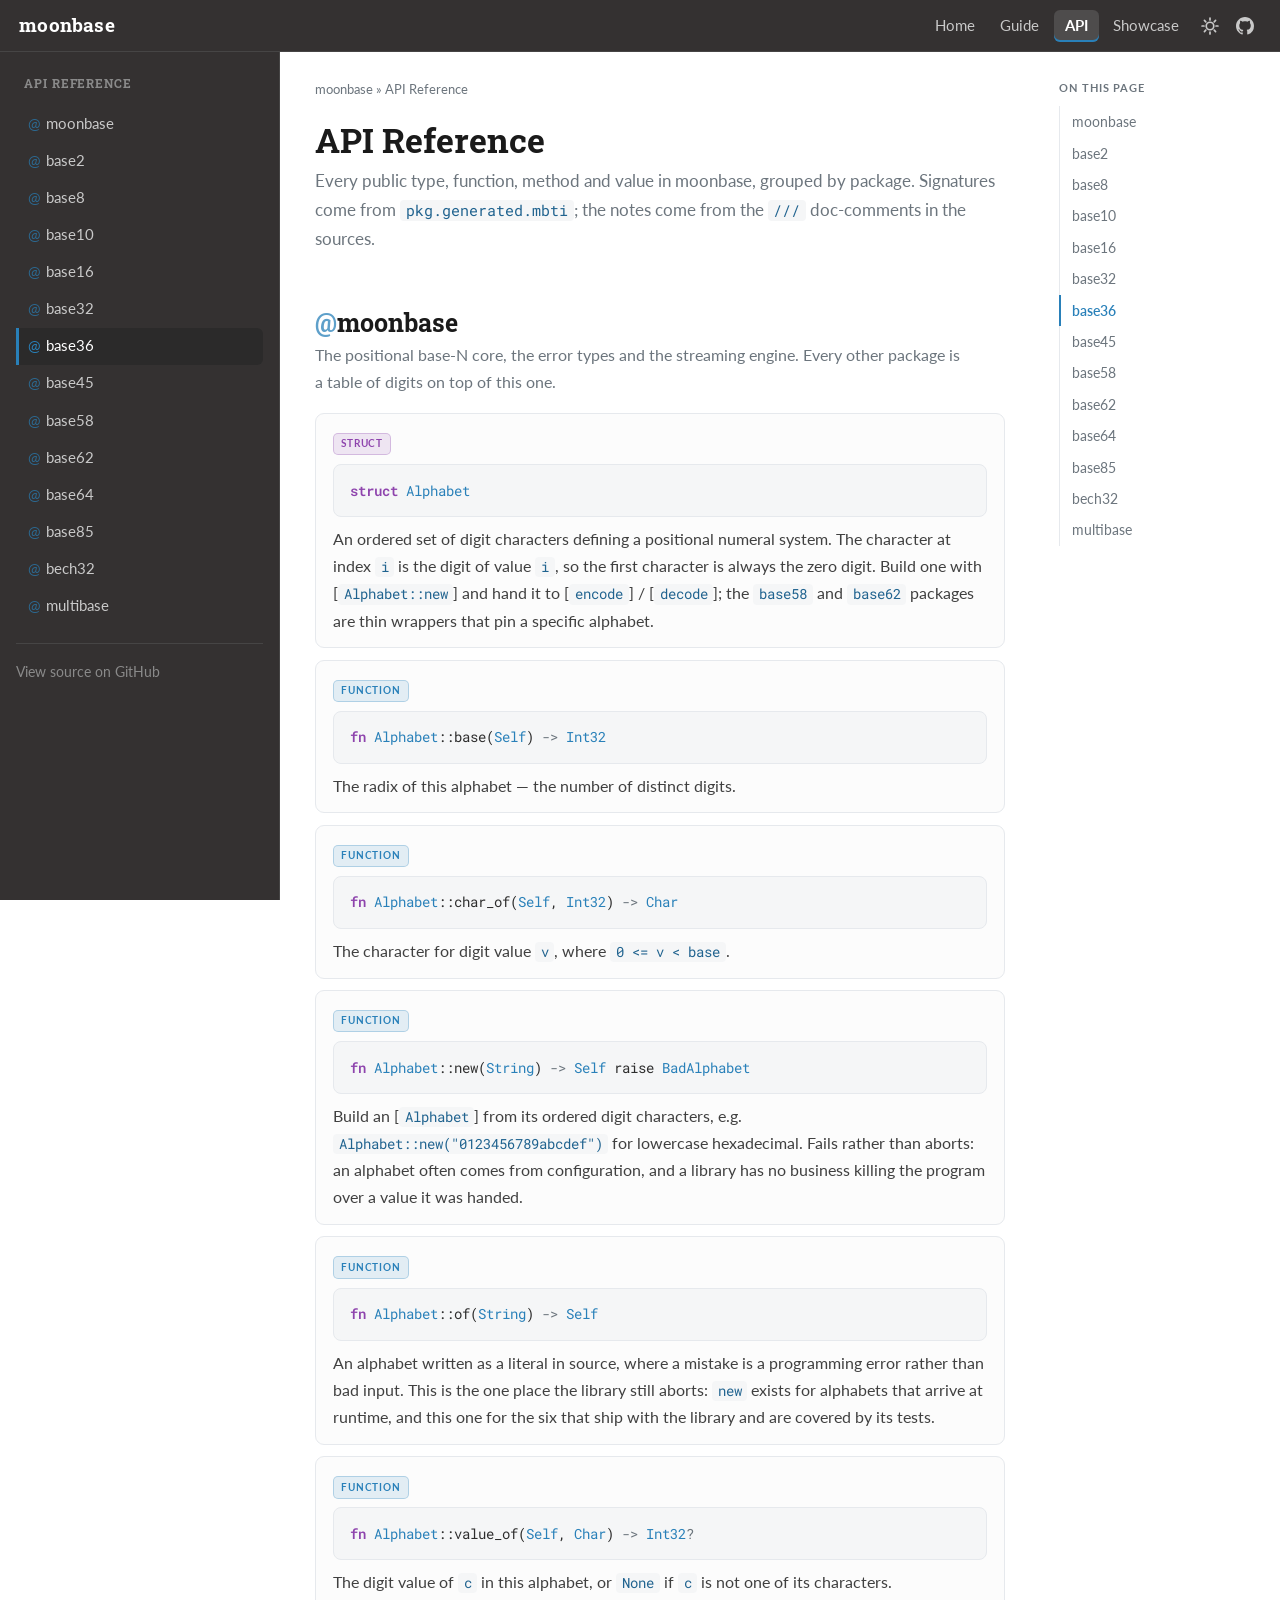
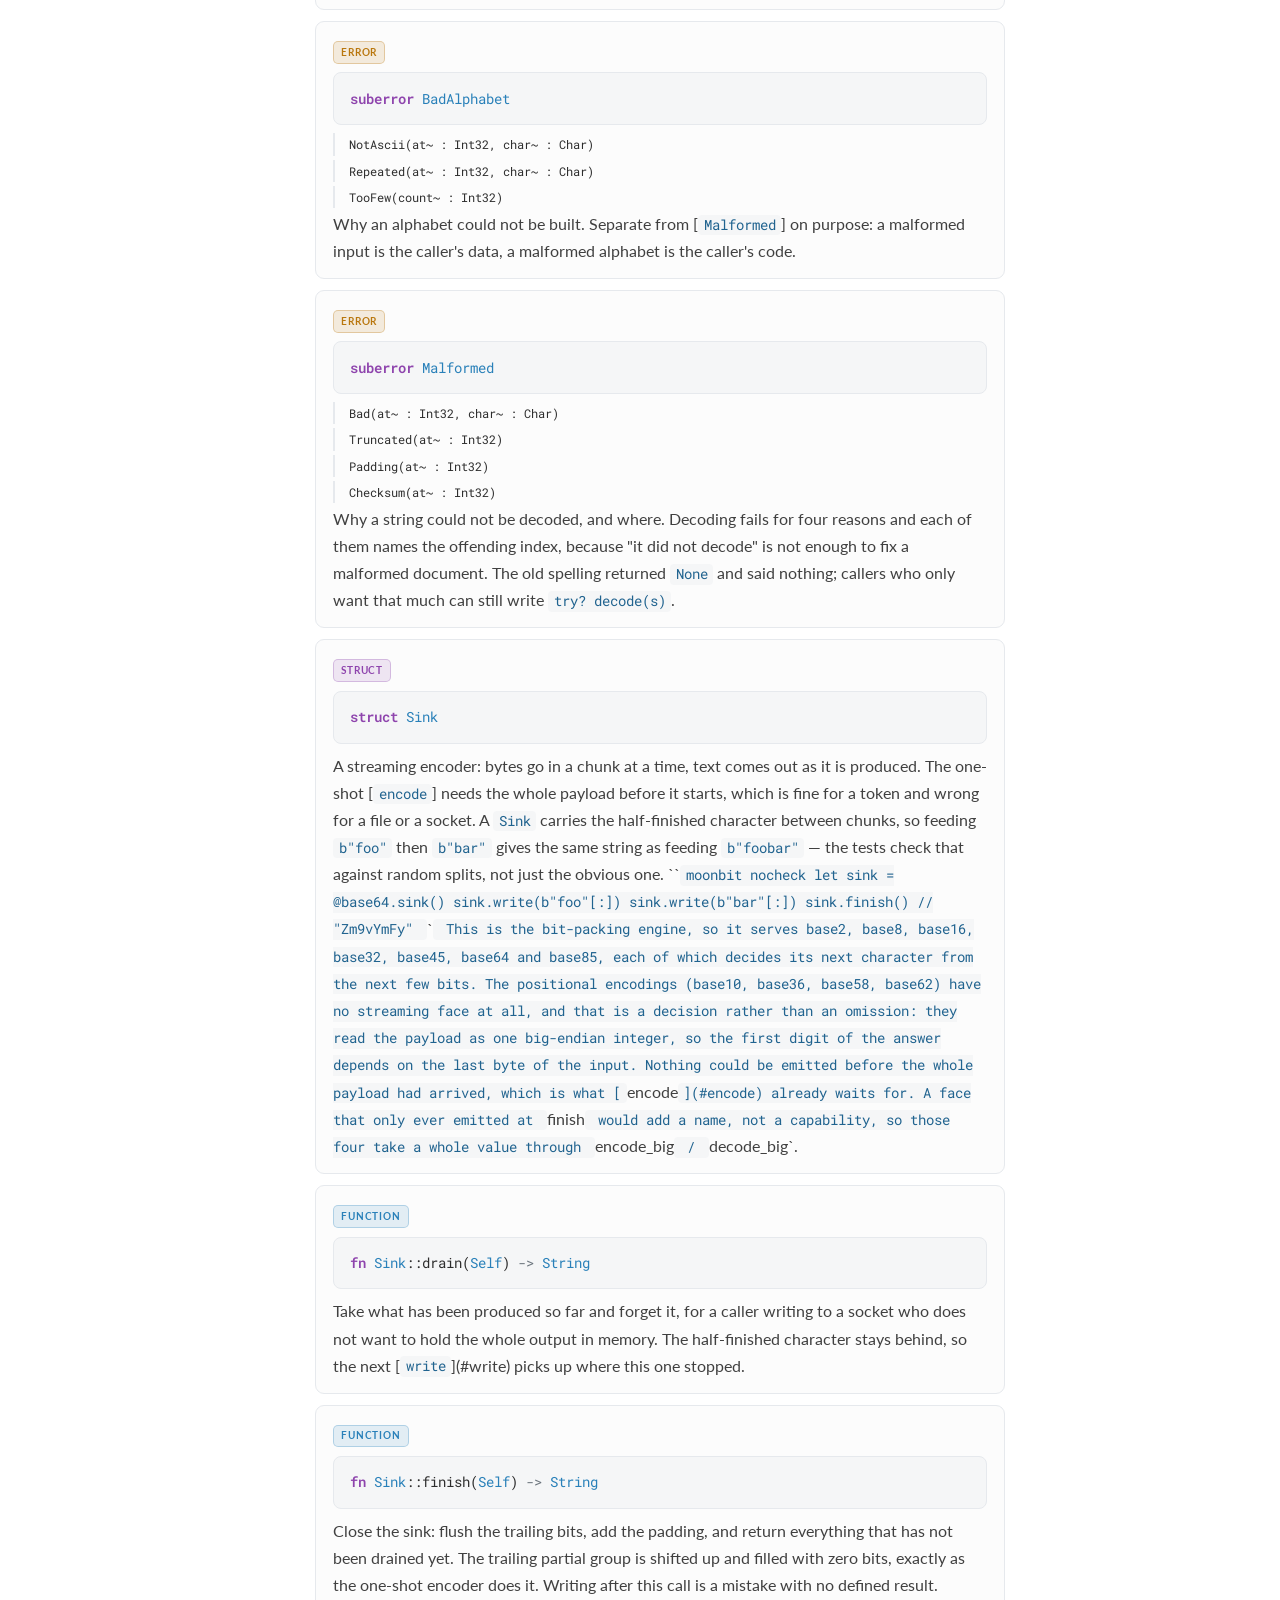
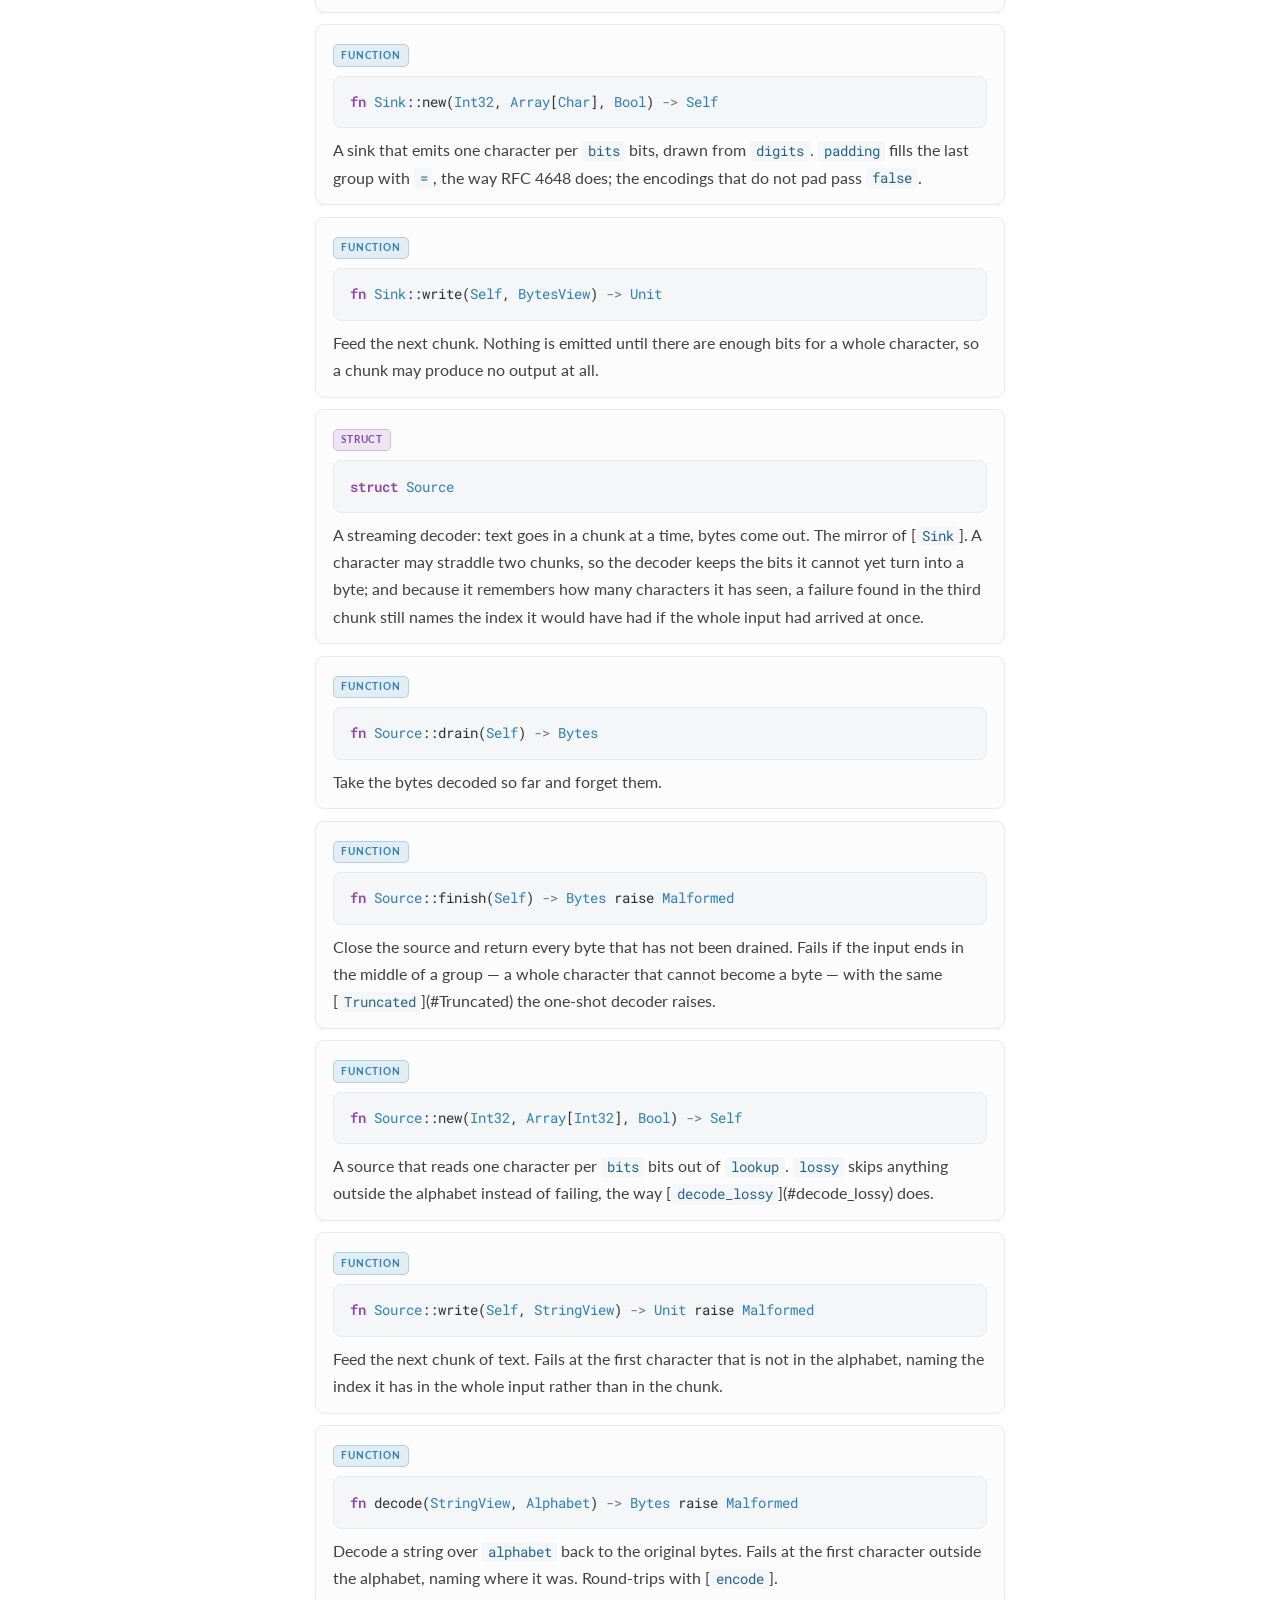
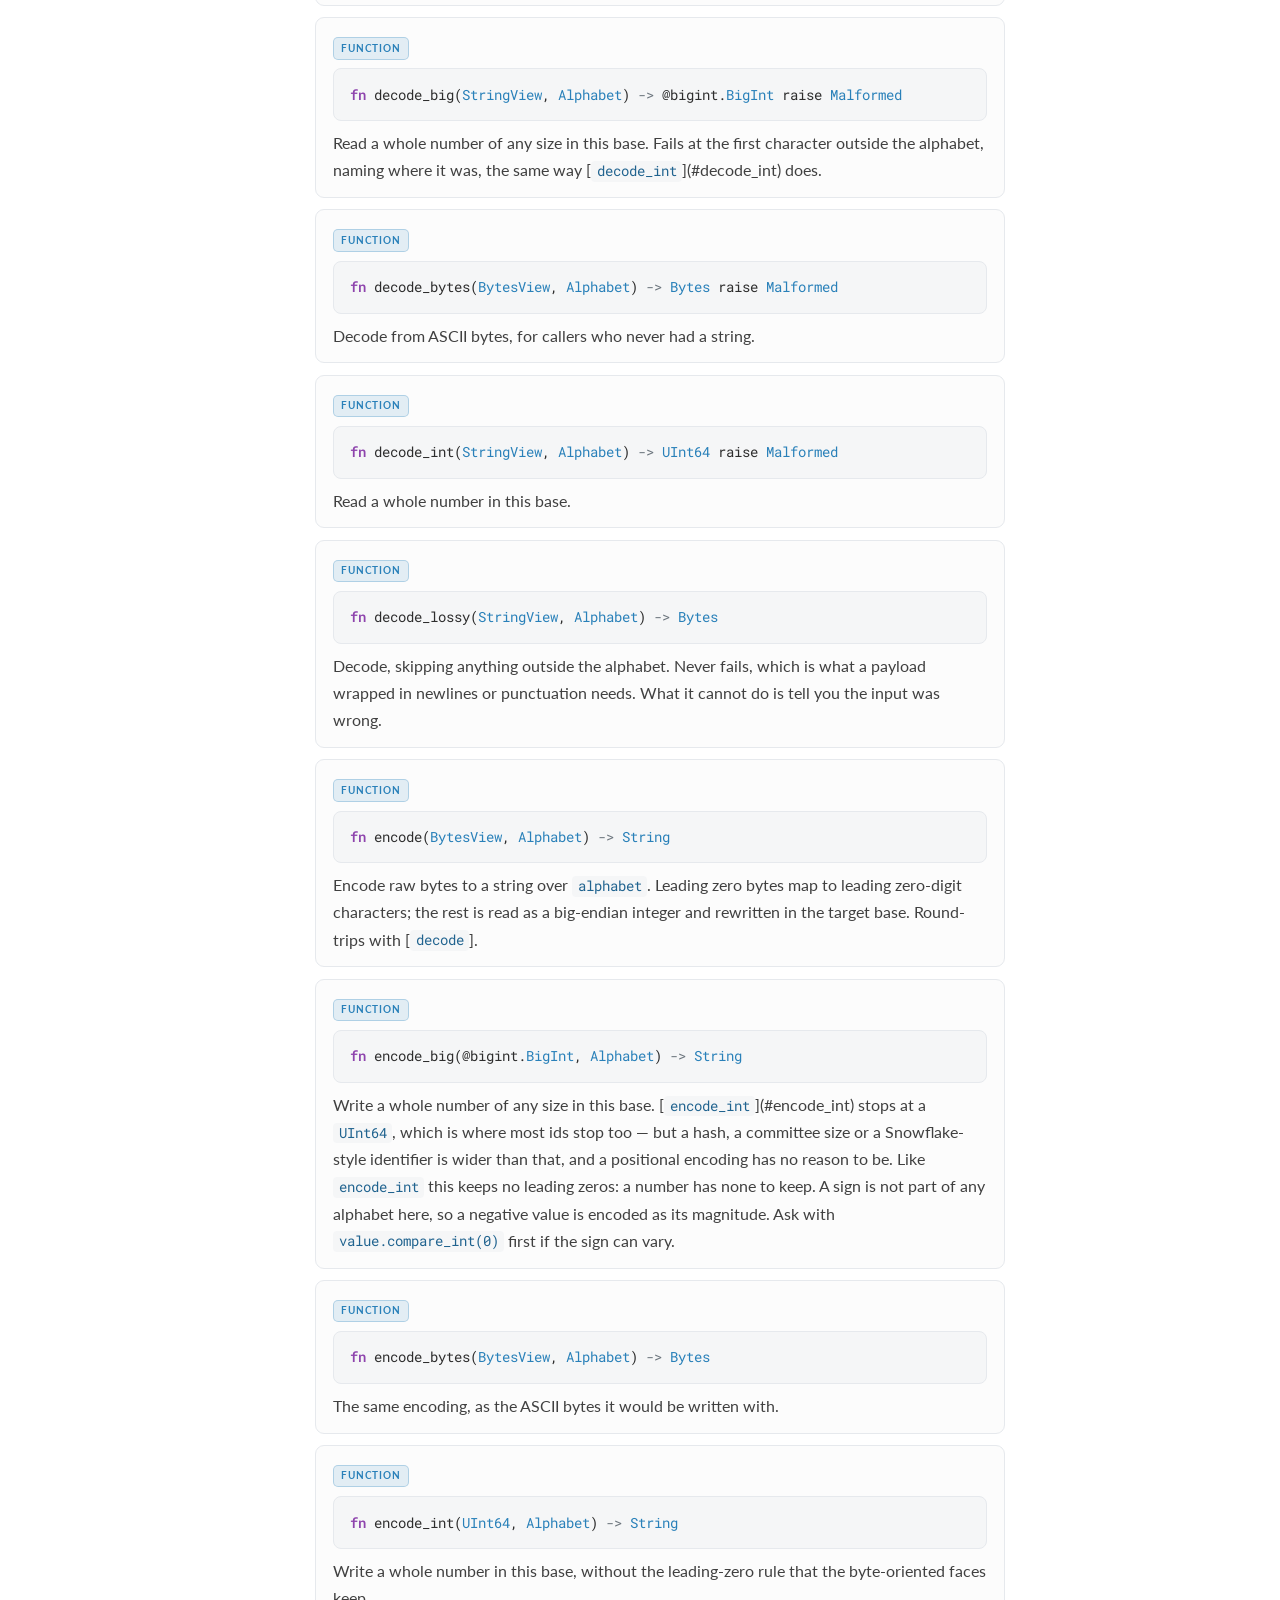
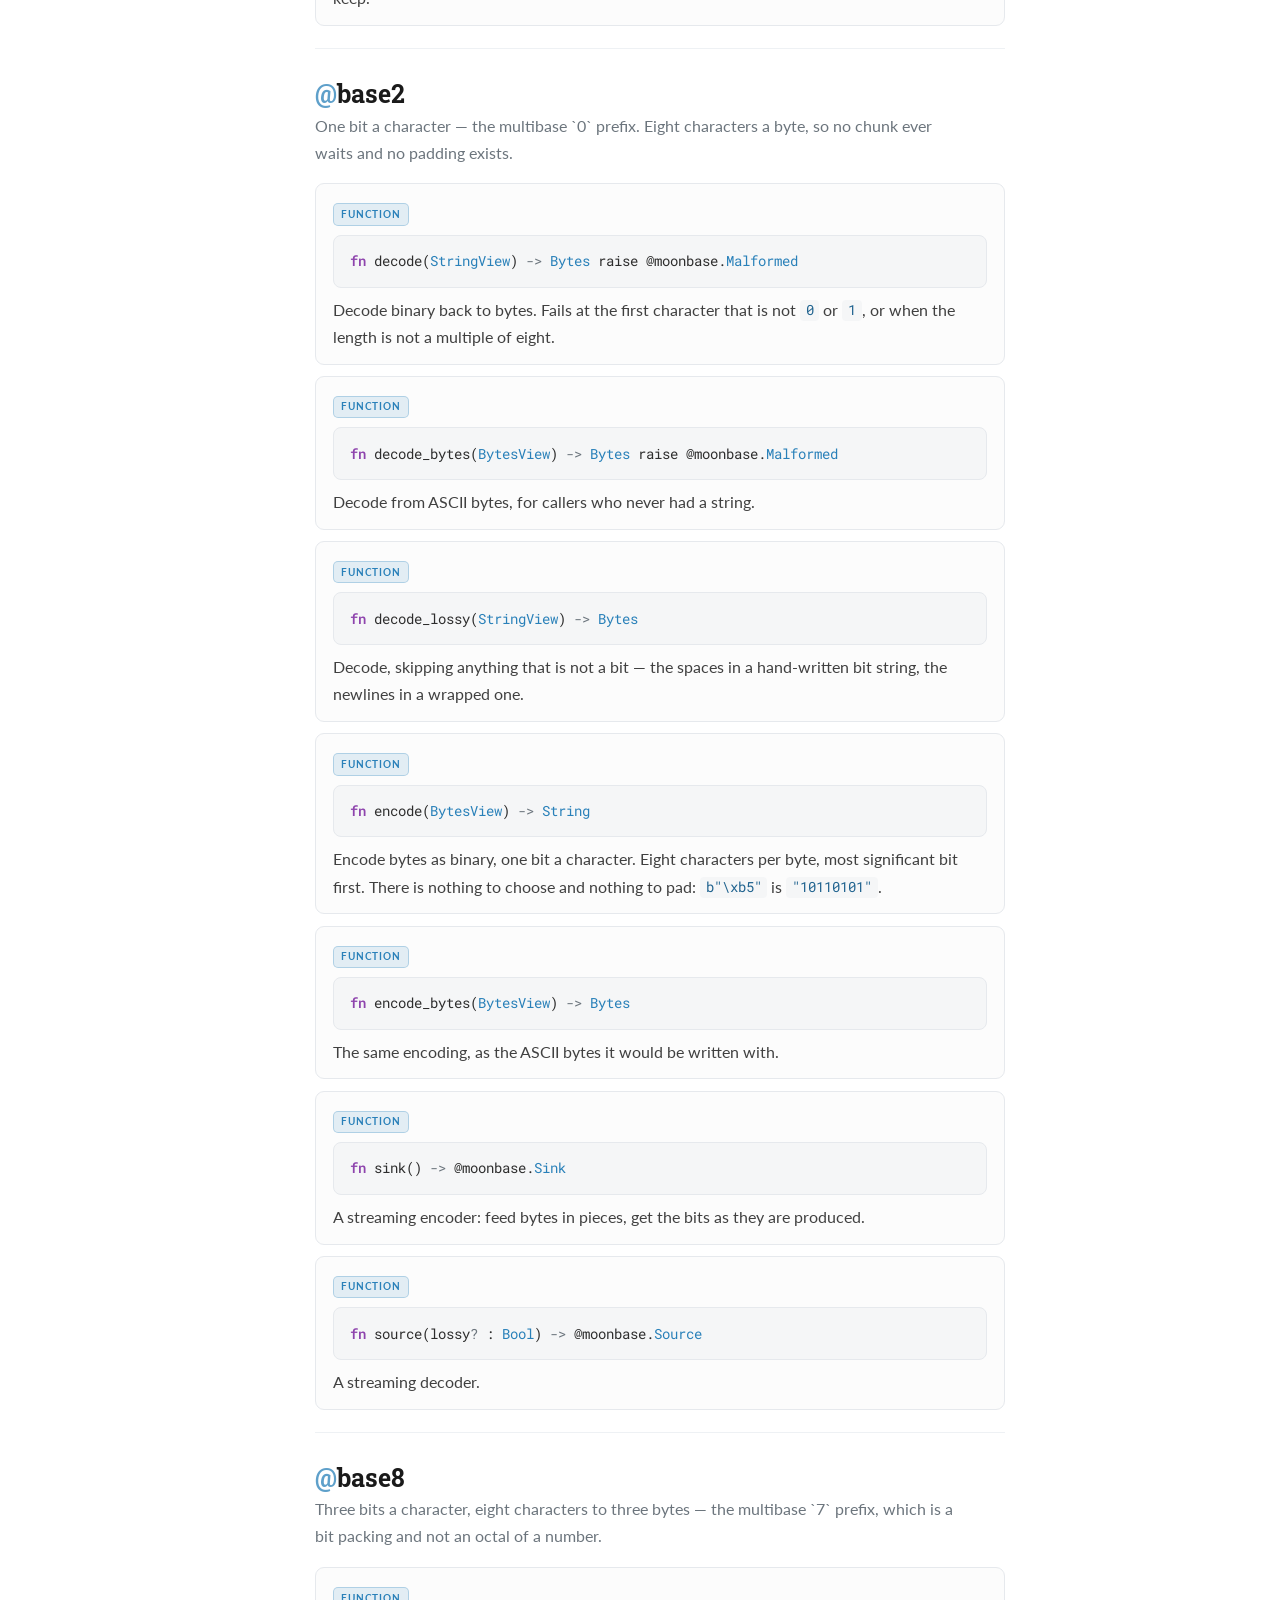
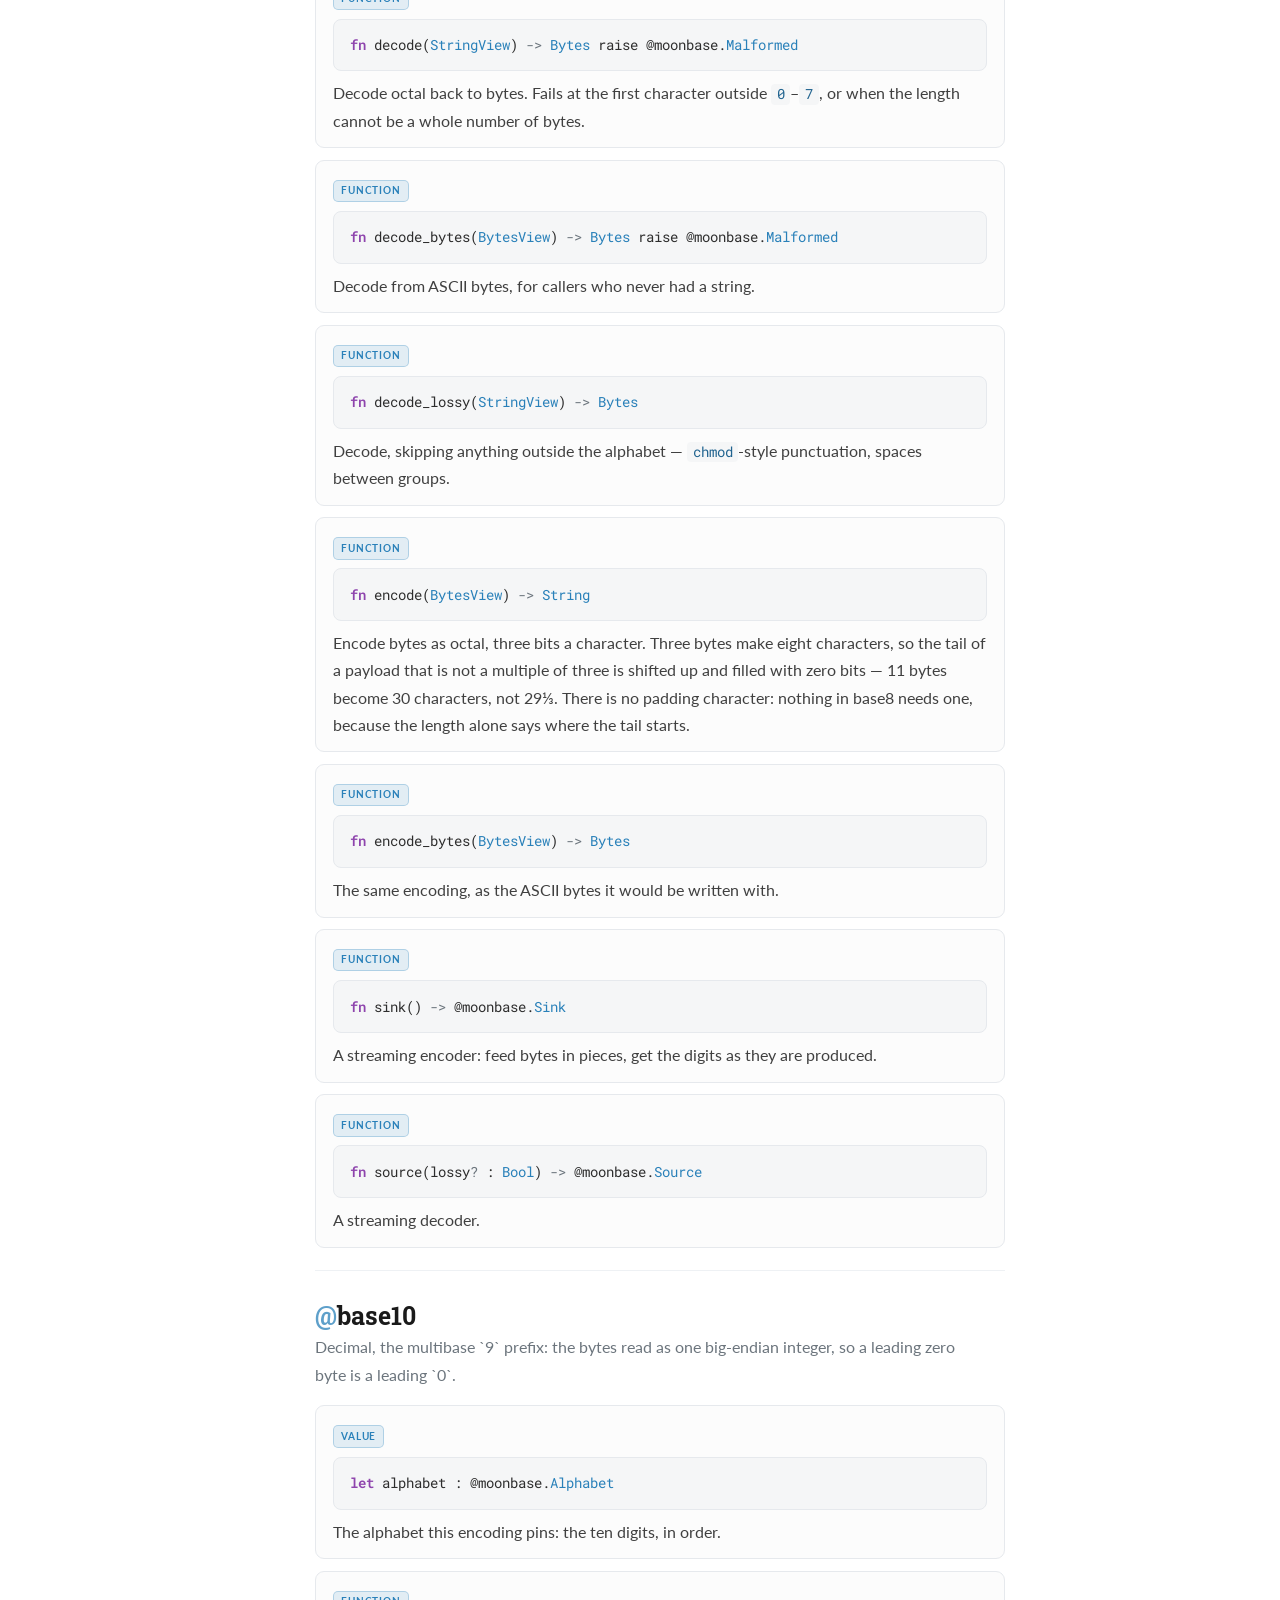
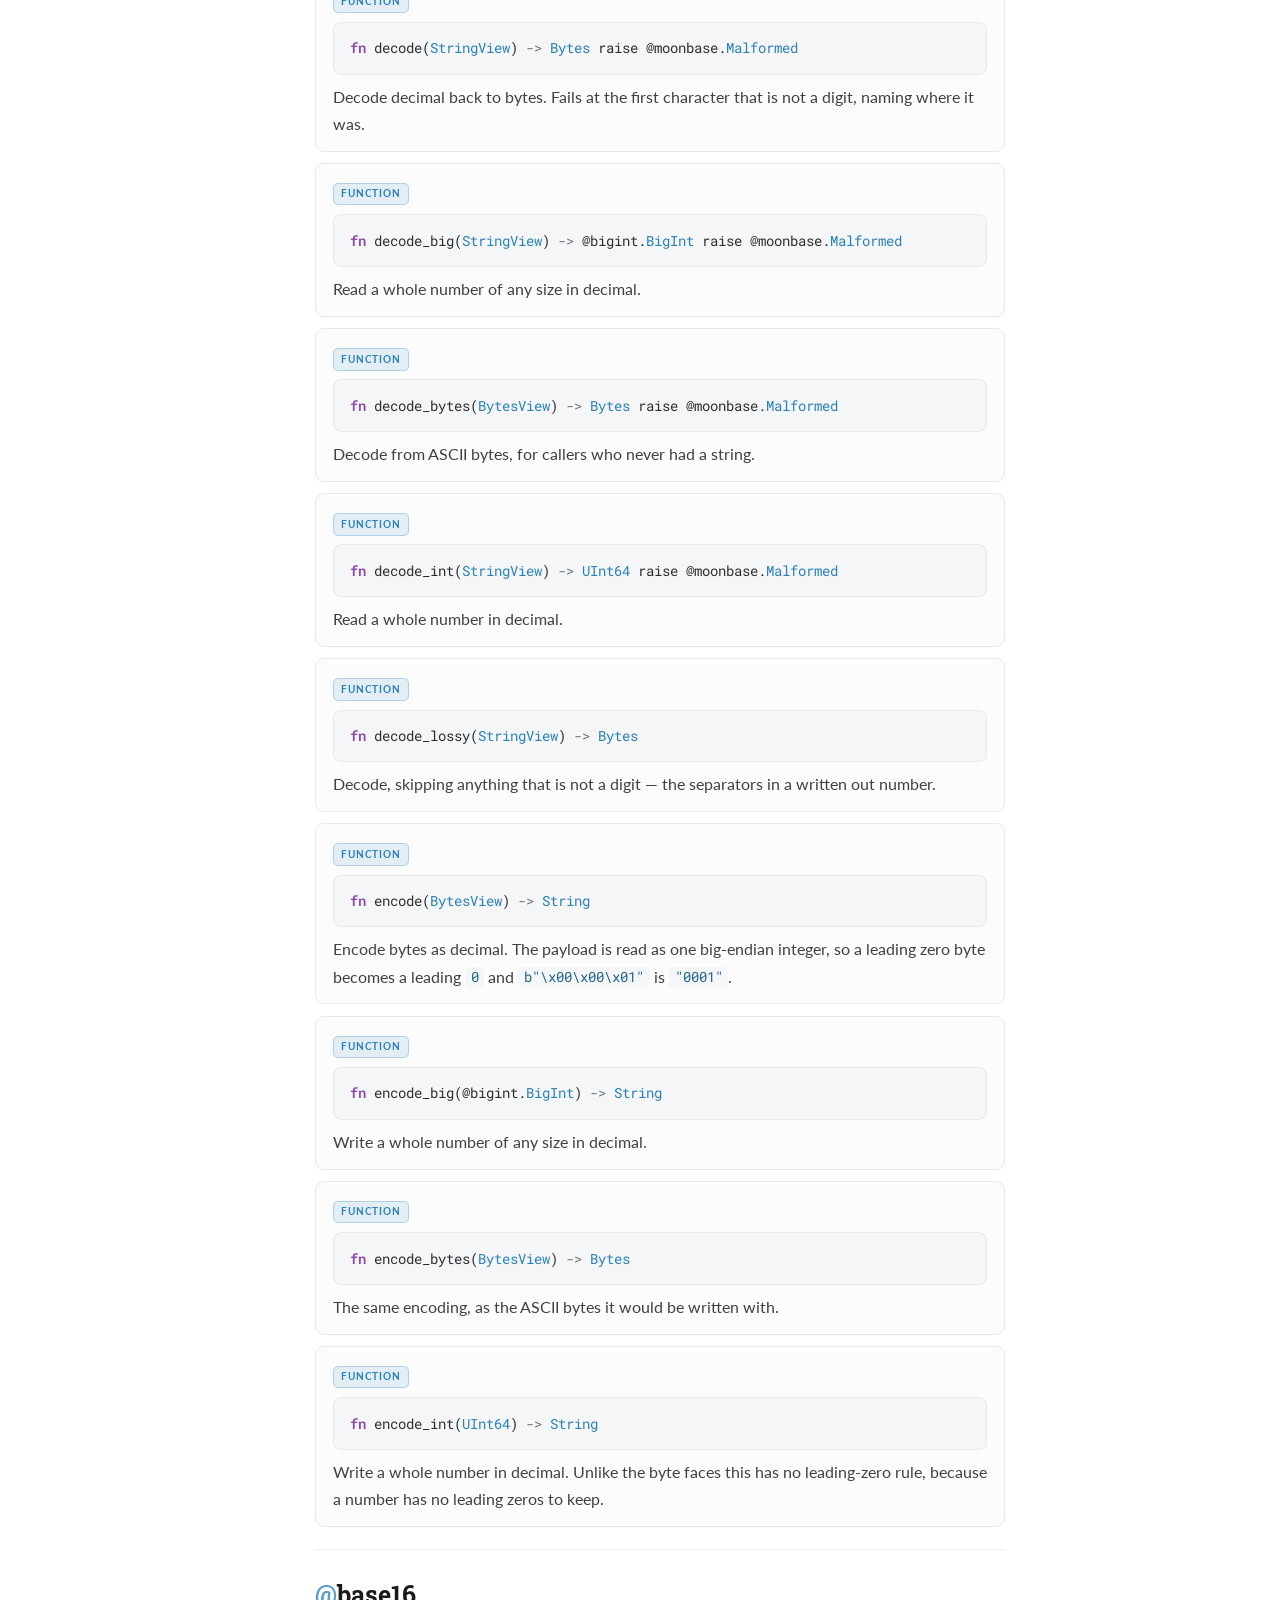
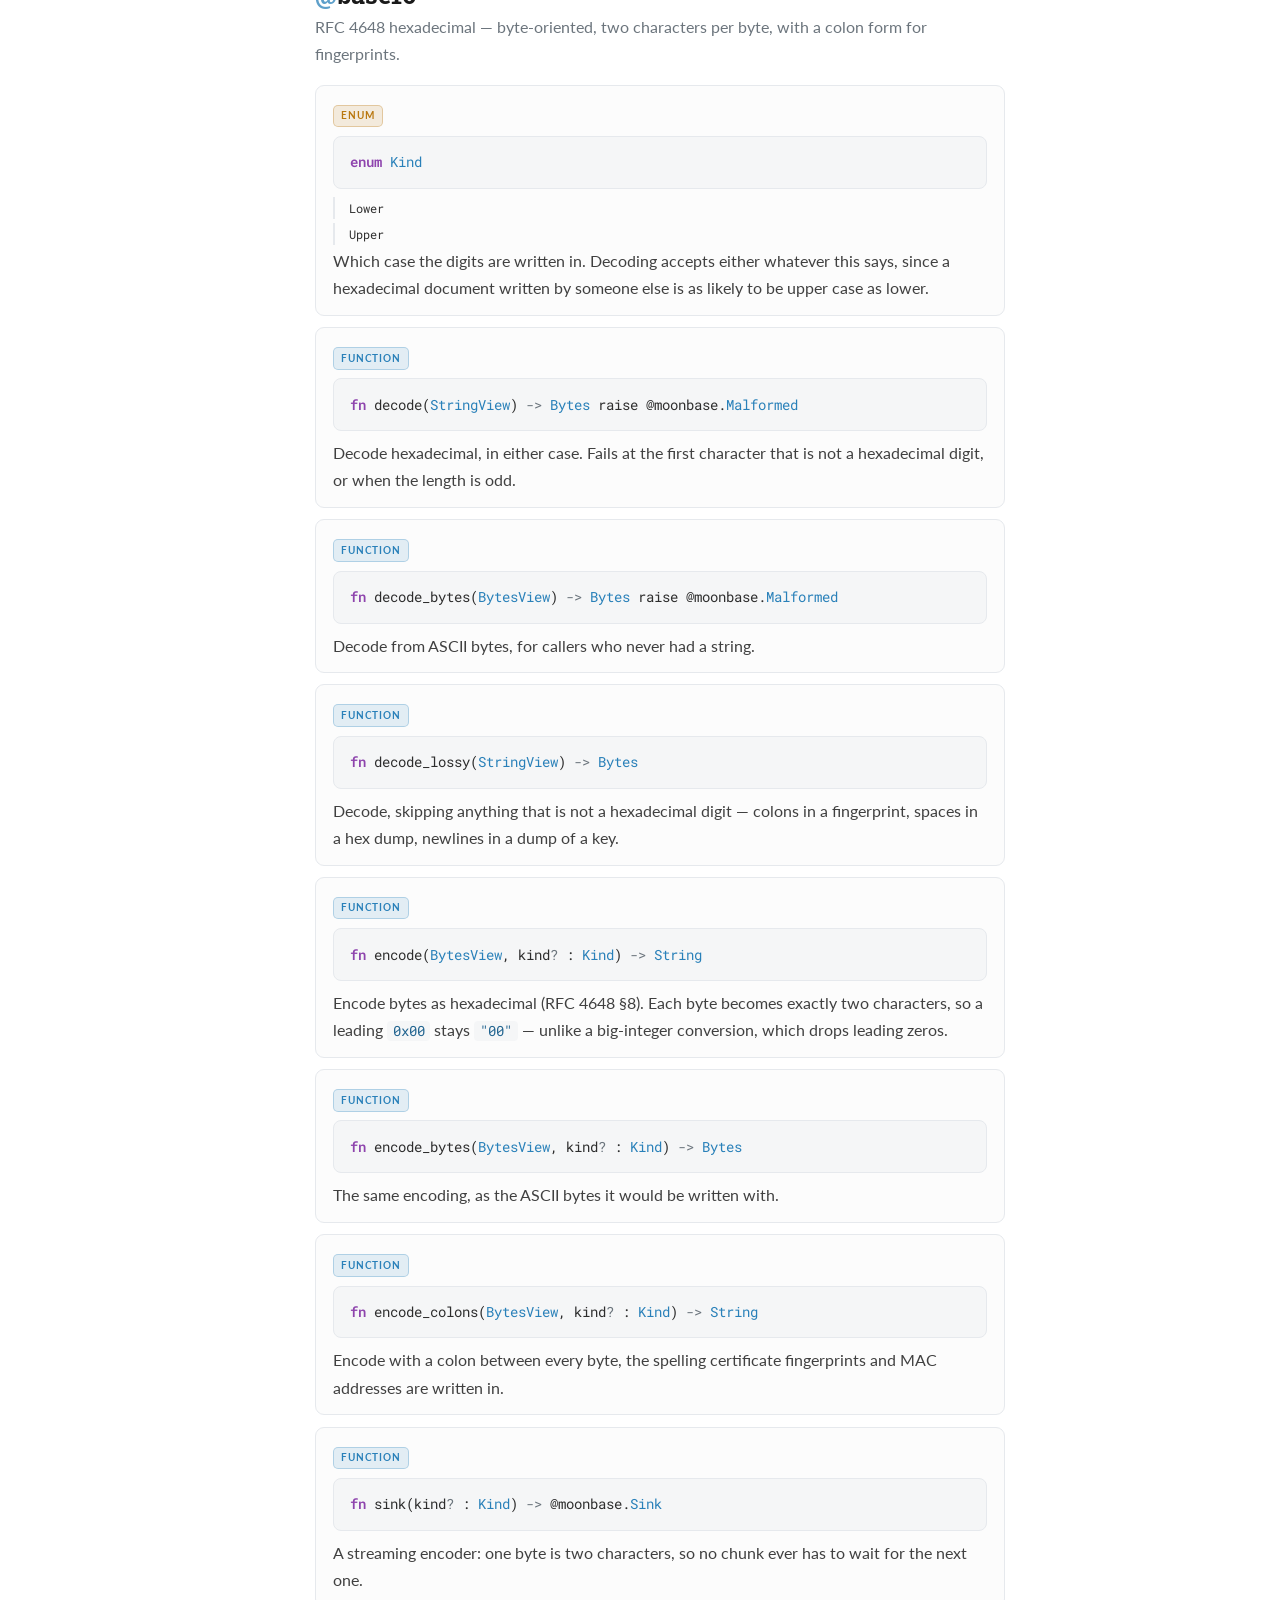
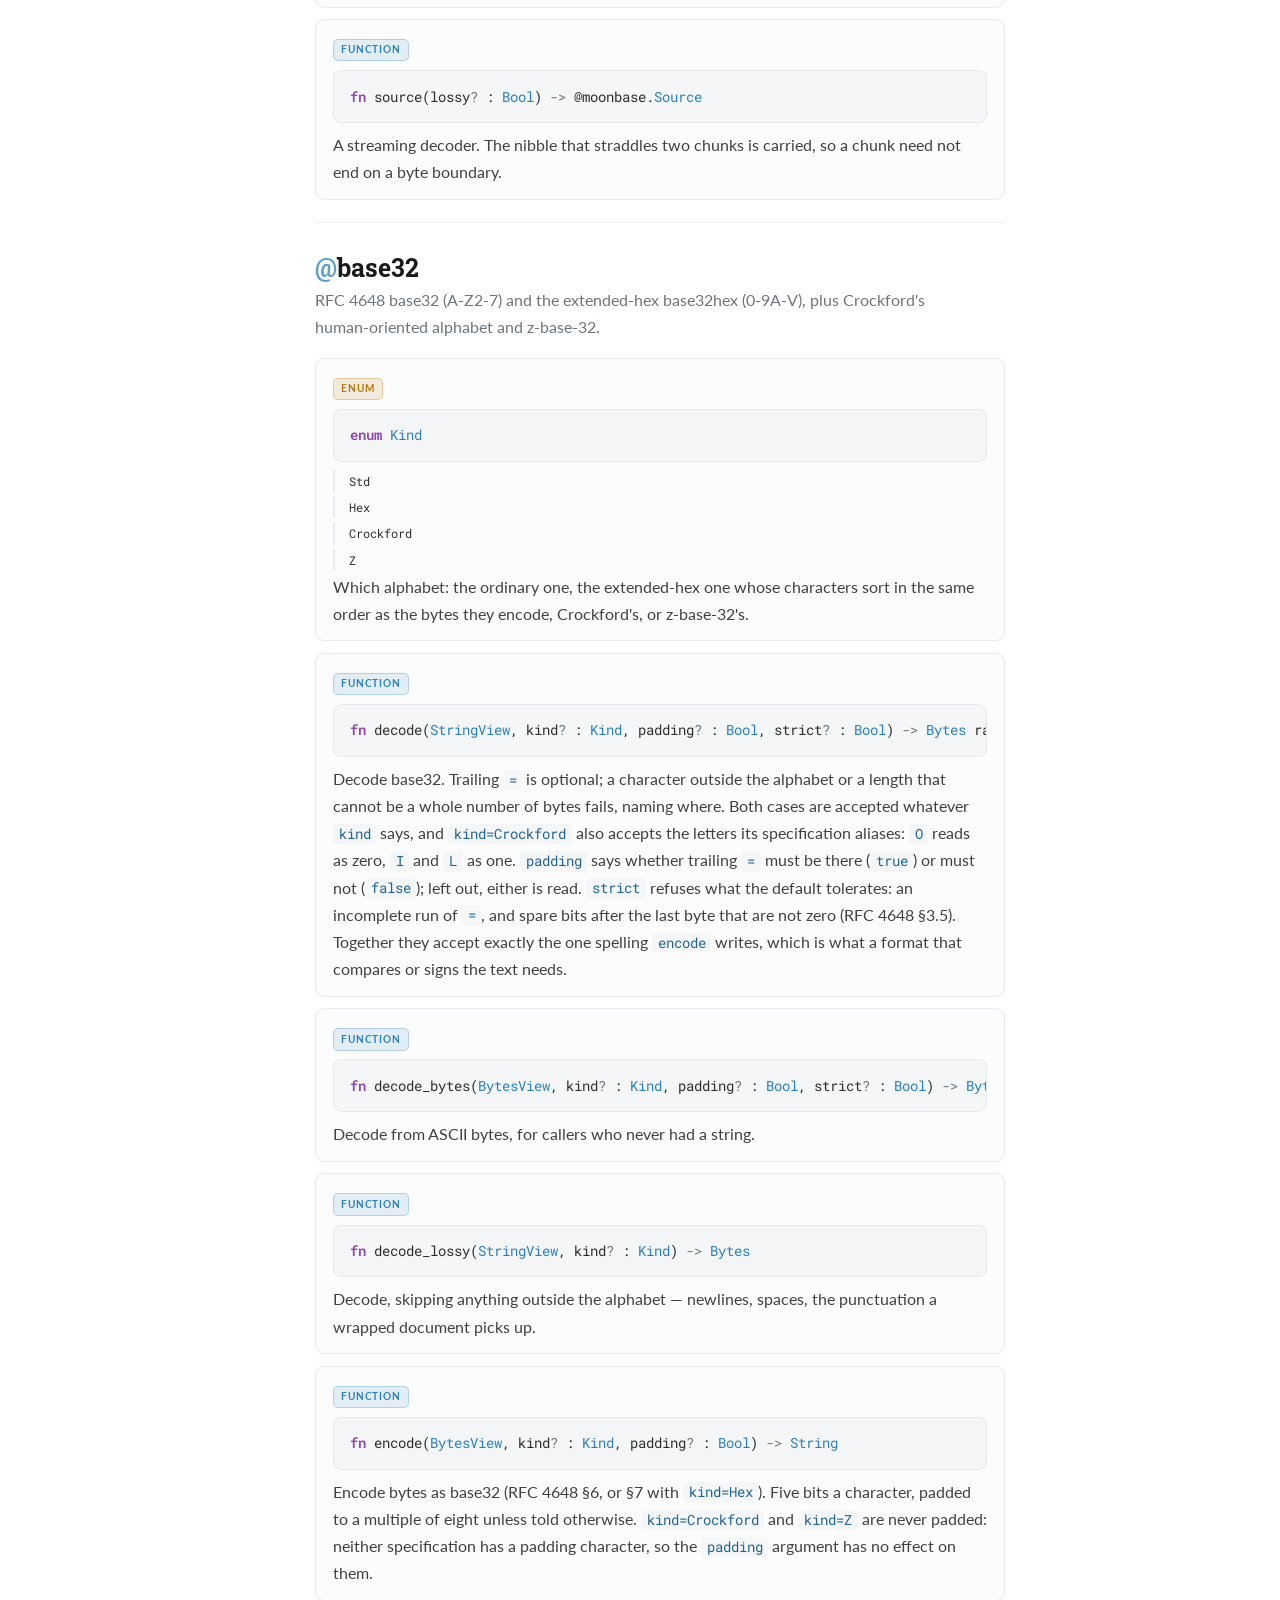
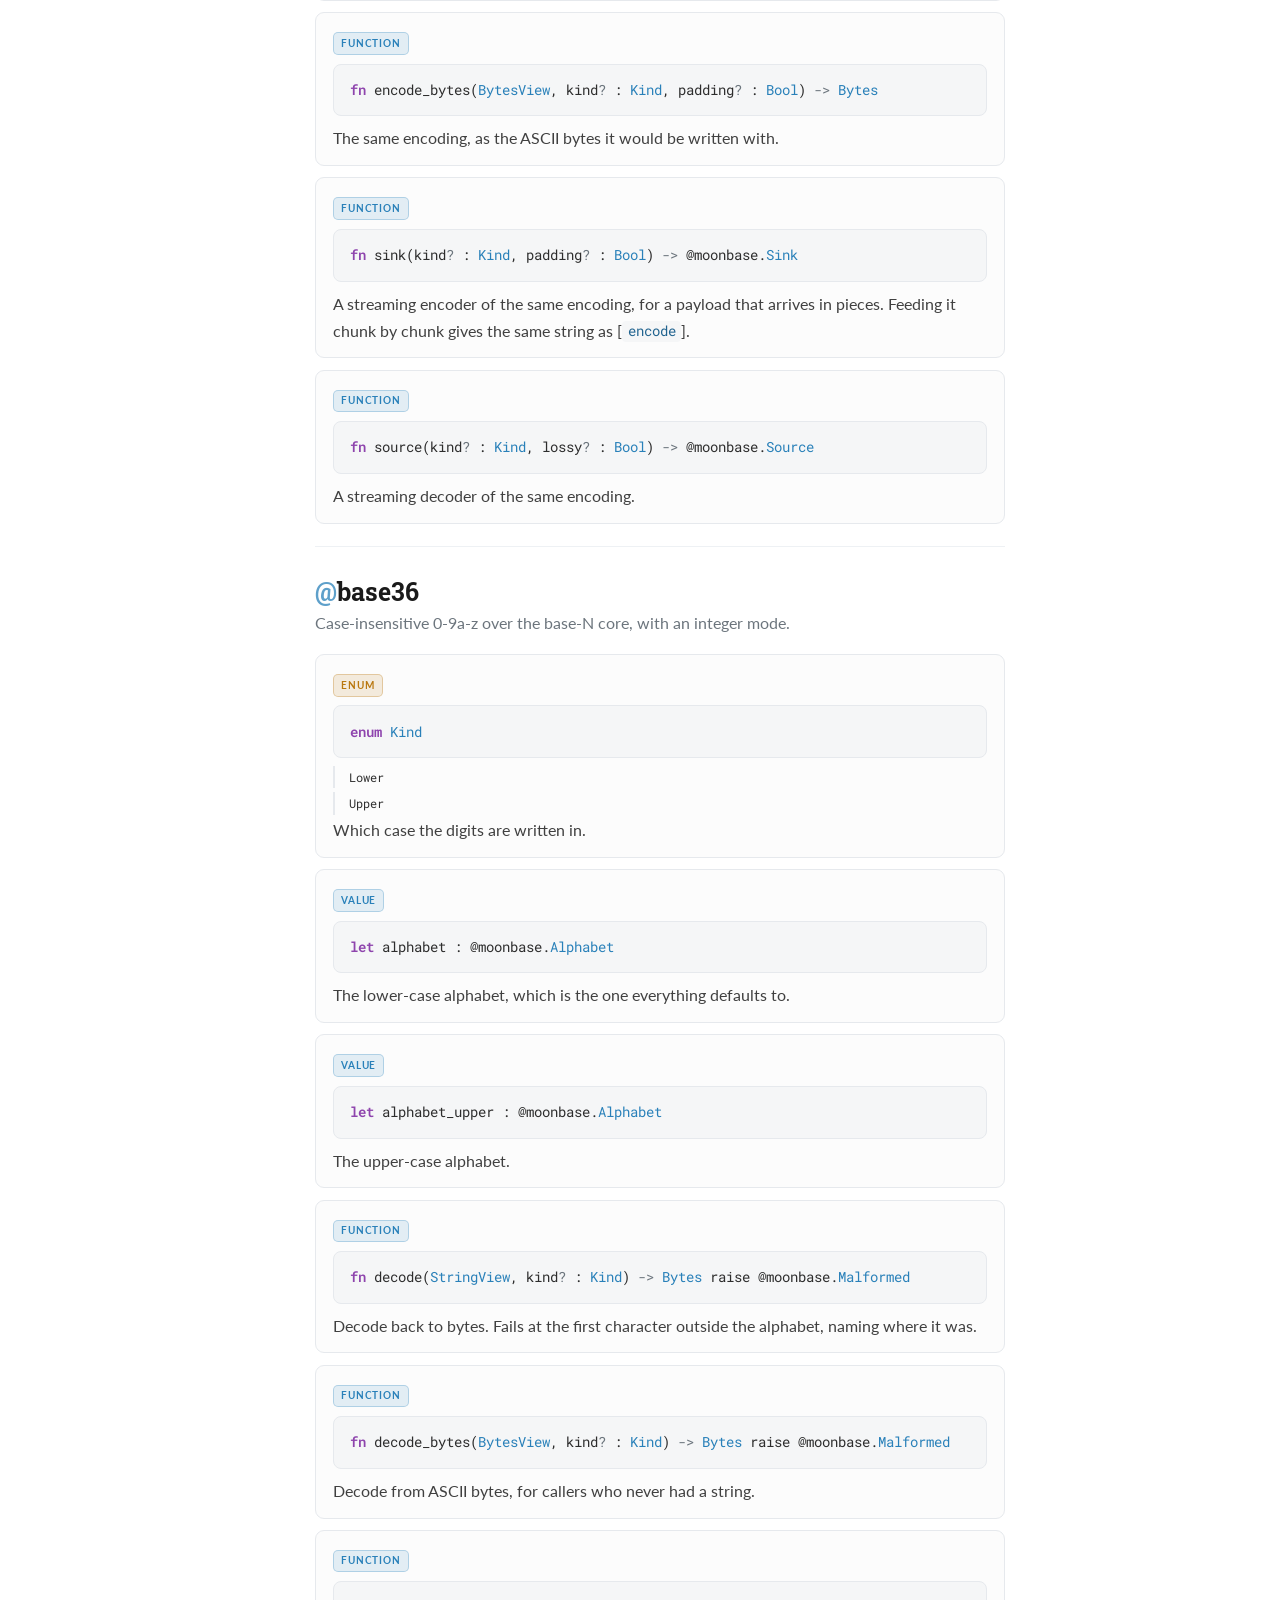
==== commit 6ed5f24f: "feat(moonbase): base32 and base64 decode with padding required or forbidden and a strict mode, check" ====
--- a/docs/api.html
+++ b/docs/api.html
@@ -42,12 +42,12 @@
 <section class="pkg" id="pkg-base8"><h2><span class="at">@</span>base8</h2><p class="pdesc">Three bits a character, eight characters to three bytes — the multibase `7` prefix, which is a bit packing and not an octal of a number.</p><article class="item" id="sym-decode" data-kind="fn"><span class="kind">function</span><pre class="sig"><span class="k">fn</span> decode(<span class="ty">StringView</span>) <span class="op">-&gt;</span> <span class="ty">Bytes</span> raise @moonbase.<span class="ty">Malformed</span></pre><p class="doc">Decode octal back to bytes. Fails at the first character outside <code>0</code>–<code>7</code>, or when the length cannot be a whole number of bytes.</p></article><article class="item" id="sym-decode_bytes" data-kind="fn"><span class="kind">function</span><pre class="sig"><span class="k">fn</span> decode_bytes(<span class="ty">BytesView</span>) <span class="op">-&gt;</span> <span class="ty">Bytes</span> raise @moonbase.<span class="ty">Malformed</span></pre><p class="doc">Decode from ASCII bytes, for callers who never had a string.</p></article><article class="item" id="sym-decode_lossy" data-kind="fn"><span class="kind">function</span><pre class="sig"><span class="k">fn</span> decode_lossy(<span class="ty">StringView</span>) <span class="op">-&gt;</span> <span class="ty">Bytes</span></pre><p class="doc">Decode, skipping anything outside the alphabet — <code>chmod</code>-style punctuation, spaces between groups.</p></article><article class="item" id="sym-encode" data-kind="fn"><span class="kind">function</span><pre class="sig"><span class="k">fn</span> encode(<span class="ty">BytesView</span>) <span class="op">-&gt;</span> <span class="ty">String</span></pre><p class="doc">Encode bytes as octal, three bits a character. Three bytes make eight characters, so the tail of a payload that is not a multiple of three is shifted up and filled with zero bits — 11 bytes become 30 characters, not 29⅓. There is no padding character: nothing in base8 needs one, because the length alone says where the tail starts.</p></article><article class="item" id="sym-encode_bytes" data-kind="fn"><span class="kind">function</span><pre class="sig"><span class="k">fn</span> encode_bytes(<span class="ty">BytesView</span>) <span class="op">-&gt;</span> <span class="ty">Bytes</span></pre><p class="doc">The same encoding, as the ASCII bytes it would be written with.</p></article><article class="item" id="sym-sink" data-kind="fn"><span class="kind">function</span><pre class="sig"><span class="k">fn</span> sink() <span class="op">-&gt;</span> @moonbase.<span class="ty">Sink</span></pre><p class="doc">A streaming encoder: feed bytes in pieces, get the digits as they are produced.</p></article><article class="item" id="sym-source" data-kind="fn"><span class="kind">function</span><pre class="sig"><span class="k">fn</span> source(lossy<span class="op">?</span> : <span class="ty">Bool</span>) <span class="op">-&gt;</span> @moonbase.<span class="ty">Source</span></pre><p class="doc">A streaming decoder.</p></article></section>
 <section class="pkg" id="pkg-base10"><h2><span class="at">@</span>base10</h2><p class="pdesc">Decimal, the multibase `9` prefix: the bytes read as one big-endian integer, so a leading zero byte is a leading `0`.</p><article class="item" id="sym-alphabet" data-kind="let"><span class="kind">value</span><pre class="sig"><span class="k">let</span> alphabet : @moonbase.<span class="ty">Alphabet</span></pre><p class="doc">The alphabet this encoding pins: the ten digits, in order.</p></article><article class="item" id="sym-decode" data-kind="fn"><span class="kind">function</span><pre class="sig"><span class="k">fn</span> decode(<span class="ty">StringView</span>) <span class="op">-&gt;</span> <span class="ty">Bytes</span> raise @moonbase.<span class="ty">Malformed</span></pre><p class="doc">Decode decimal back to bytes. Fails at the first character that is not a digit, naming where it was.</p></article><article class="item" id="sym-decode_big" data-kind="fn"><span class="kind">function</span><pre class="sig"><span class="k">fn</span> decode_big(<span class="ty">StringView</span>) <span class="op">-&gt;</span> @bigint.<span class="ty">BigInt</span> raise @moonbase.<span class="ty">Malformed</span></pre><p class="doc">Read a whole number of any size in decimal.</p></article><article class="item" id="sym-decode_bytes" data-kind="fn"><span class="kind">function</span><pre class="sig"><span class="k">fn</span> decode_bytes(<span class="ty">BytesView</span>) <span class="op">-&gt;</span> <span class="ty">Bytes</span> raise @moonbase.<span class="ty">Malformed</span></pre><p class="doc">Decode from ASCII bytes, for callers who never had a string.</p></article><article class="item" id="sym-decode_int" data-kind="fn"><span class="kind">function</span><pre class="sig"><span class="k">fn</span> decode_int(<span class="ty">StringView</span>) <span class="op">-&gt;</span> <span class="ty">UInt64</span> raise @moonbase.<span class="ty">Malformed</span></pre><p class="doc">Read a whole number in decimal.</p></article><article class="item" id="sym-decode_lossy" data-kind="fn"><span class="kind">function</span><pre class="sig"><span class="k">fn</span> decode_lossy(<span class="ty">StringView</span>) <span class="op">-&gt;</span> <span class="ty">Bytes</span></pre><p class="doc">Decode, skipping anything that is not a digit — the separators in a written out number.</p></article><article class="item" id="sym-encode" data-kind="fn"><span class="kind">function</span><pre class="sig"><span class="k">fn</span> encode(<span class="ty">BytesView</span>) <span class="op">-&gt;</span> <span class="ty">String</span></pre><p class="doc">Encode bytes as decimal. The payload is read as one big-endian integer, so a leading zero byte becomes a leading <code>0</code> and <code>b&quot;\x00\x00\x01&quot;</code> is <code>&quot;0001&quot;</code>.</p></article><article class="item" id="sym-encode_big" data-kind="fn"><span class="kind">function</span><pre class="sig"><span class="k">fn</span> encode_big(@bigint.<span class="ty">BigInt</span>) <span class="op">-&gt;</span> <span class="ty">String</span></pre><p class="doc">Write a whole number of any size in decimal.</p></article><article class="item" id="sym-encode_bytes" data-kind="fn"><span class="kind">function</span><pre class="sig"><span class="k">fn</span> encode_bytes(<span class="ty">BytesView</span>) <span class="op">-&gt;</span> <span class="ty">Bytes</span></pre><p class="doc">The same encoding, as the ASCII bytes it would be written with.</p></article><article class="item" id="sym-encode_int" data-kind="fn"><span class="kind">function</span><pre class="sig"><span class="k">fn</span> encode_int(<span class="ty">UInt64</span>) <span class="op">-&gt;</span> <span class="ty">String</span></pre><p class="doc">Write a whole number in decimal. Unlike the byte faces this has no leading-zero rule, because a number has no leading zeros to keep.</p></article></section>
 <section class="pkg" id="pkg-base16"><h2><span class="at">@</span>base16</h2><p class="pdesc">RFC 4648 hexadecimal — byte-oriented, two characters per byte, with a colon form for fingerprints.</p><article class="item" id="sym-Kind" data-kind="enum"><span class="kind">enum</span><pre class="sig"><span class="k">enum</span> <span class="ty">Kind</span></pre><div class="variants"><div class="variant"><code><span class="ty">Lower</span></code></div><div class="variant"><code><span class="ty">Upper</span></code></div></div><p class="doc">Which case the digits are written in. Decoding accepts either whatever this says, since a hexadecimal document written by someone else is as likely to be upper case as lower.</p></article><article class="item" id="sym-decode" data-kind="fn"><span class="kind">function</span><pre class="sig"><span class="k">fn</span> decode(<span class="ty">StringView</span>) <span class="op">-&gt;</span> <span class="ty">Bytes</span> raise @moonbase.<span class="ty">Malformed</span></pre><p class="doc">Decode hexadecimal, in either case. Fails at the first character that is not a hexadecimal digit, or when the length is odd.</p></article><article class="item" id="sym-decode_bytes" data-kind="fn"><span class="kind">function</span><pre class="sig"><span class="k">fn</span> decode_bytes(<span class="ty">BytesView</span>) <span class="op">-&gt;</span> <span class="ty">Bytes</span> raise @moonbase.<span class="ty">Malformed</span></pre><p class="doc">Decode from ASCII bytes, for callers who never had a string.</p></article><article class="item" id="sym-decode_lossy" data-kind="fn"><span class="kind">function</span><pre class="sig"><span class="k">fn</span> decode_lossy(<span class="ty">StringView</span>) <span class="op">-&gt;</span> <span class="ty">Bytes</span></pre><p class="doc">Decode, skipping anything that is not a hexadecimal digit — colons in a fingerprint, spaces in a hex dump, newlines in a dump of a key.</p></article><article class="item" id="sym-encode" data-kind="fn"><span class="kind">function</span><pre class="sig"><span class="k">fn</span> encode(<span class="ty">BytesView</span>, kind<span class="op">?</span> : <span class="ty">Kind</span>) <span class="op">-&gt;</span> <span class="ty">String</span></pre><p class="doc">Encode bytes as hexadecimal (RFC 4648 §8). Each byte becomes exactly two characters, so a leading <code>0x00</code> stays <code>&quot;00&quot;</code> — unlike a big-integer conversion, which drops leading zeros.</p></article><article class="item" id="sym-encode_bytes" data-kind="fn"><span class="kind">function</span><pre class="sig"><span class="k">fn</span> encode_bytes(<span class="ty">BytesView</span>, kind<span class="op">?</span> : <span class="ty">Kind</span>) <span class="op">-&gt;</span> <span class="ty">Bytes</span></pre><p class="doc">The same encoding, as the ASCII bytes it would be written with.</p></article><article class="item" id="sym-encode_colons" data-kind="fn"><span class="kind">function</span><pre class="sig"><span class="k">fn</span> encode_colons(<span class="ty">BytesView</span>, kind<span class="op">?</span> : <span class="ty">Kind</span>) <span class="op">-&gt;</span> <span class="ty">String</span></pre><p class="doc">Encode with a colon between every byte, the spelling certificate fingerprints and MAC addresses are written in.</p></article><article class="item" id="sym-sink" data-kind="fn"><span class="kind">function</span><pre class="sig"><span class="k">fn</span> sink(kind<span class="op">?</span> : <span class="ty">Kind</span>) <span class="op">-&gt;</span> @moonbase.<span class="ty">Sink</span></pre><p class="doc">A streaming encoder: one byte is two characters, so no chunk ever has to wait for the next one.</p></article><article class="item" id="sym-source" data-kind="fn"><span class="kind">function</span><pre class="sig"><span class="k">fn</span> source(lossy<span class="op">?</span> : <span class="ty">Bool</span>) <span class="op">-&gt;</span> @moonbase.<span class="ty">Source</span></pre><p class="doc">A streaming decoder. The nibble that straddles two chunks is carried, so a chunk need not end on a byte boundary.</p></article></section>
-<section class="pkg" id="pkg-base32"><h2><span class="at">@</span>base32</h2><p class="pdesc">RFC 4648 base32 (A-Z2-7) and the extended-hex base32hex (0-9A-V), plus Crockford&#x27;s human-oriented alphabet and z-base-32.</p><article class="item" id="sym-Kind" data-kind="enum"><span class="kind">enum</span><pre class="sig"><span class="k">enum</span> <span class="ty">Kind</span></pre><div class="variants"><div class="variant"><code><span class="ty">Std</span></code></div><div class="variant"><code><span class="ty">Hex</span></code></div><div class="variant"><code><span class="ty">Crockford</span></code></div><div class="variant"><code><span class="ty">Z</span></code></div></div><p class="doc">Which alphabet: the ordinary one, the extended-hex one whose characters sort in the same order as the bytes they encode, Crockford&#x27;s, or z-base-32&#x27;s.</p></article><article class="item" id="sym-decode" data-kind="fn"><span class="kind">function</span><pre class="sig"><span class="k">fn</span> decode(<span class="ty">StringView</span>, kind<span class="op">?</span> : <span class="ty">Kind</span>) <span class="op">-&gt;</span> <span class="ty">Bytes</span> raise @moonbase.<span class="ty">Malformed</span></pre><p class="doc">Decode base32. Trailing <code>=</code> is optional; a character outside the alphabet or a length that cannot be a whole number of bytes fails, naming where. Both cases are accepted whatever <code>kind</code> says, and <code>kind=Crockford</code> also accepts the letters its specification aliases: <code>O</code> reads as zero, <code>I</code> and <code>L</code> as one.</p></article><article class="item" id="sym-decode_bytes" data-kind="fn"><span class="kind">function</span><pre class="sig"><span class="k">fn</span> decode_bytes(<span class="ty">BytesView</span>, kind<span class="op">?</span> : <span class="ty">Kind</span>) <span class="op">-&gt;</span> <span class="ty">Bytes</span> raise @moonbase.<span class="ty">Malformed</span></pre><p class="doc">Decode from ASCII bytes, for callers who never had a string.</p></article><article class="item" id="sym-decode_lossy" data-kind="fn"><span class="kind">function</span><pre class="sig"><span class="k">fn</span> decode_lossy(<span class="ty">StringView</span>, kind<span class="op">?</span> : <span class="ty">Kind</span>) <span class="op">-&gt;</span> <span class="ty">Bytes</span></pre><p class="doc">Decode, skipping anything outside the alphabet — newlines, spaces, the punctuation a wrapped document picks up.</p></article><article class="item" id="sym-encode" data-kind="fn"><span class="kind">function</span><pre class="sig"><span class="k">fn</span> encode(<span class="ty">BytesView</span>, kind<span class="op">?</span> : <span class="ty">Kind</span>, padding<span class="op">?</span> : <span class="ty">Bool</span>) <span class="op">-&gt;</span> <span class="ty">String</span></pre><p class="doc">Encode bytes as base32 (RFC 4648 §6, or §7 with <code>kind=Hex</code>). Five bits a character, padded to a multiple of eight unless told otherwise. <code>kind=Crockford</code> and <code>kind=Z</code> are never padded: neither specification has a padding character, so the <code>padding</code> argument has no effect on them.</p></article><article class="item" id="sym-encode_bytes" data-kind="fn"><span class="kind">function</span><pre class="sig"><span class="k">fn</span> encode_bytes(<span class="ty">BytesView</span>, kind<span class="op">?</span> : <span class="ty">Kind</span>, padding<span class="op">?</span> : <span class="ty">Bool</span>) <span class="op">-&gt;</span> <span class="ty">Bytes</span></pre><p class="doc">The same encoding, as the ASCII bytes it would be written with.</p></article><article class="item" id="sym-sink" data-kind="fn"><span class="kind">function</span><pre class="sig"><span class="k">fn</span> sink(kind<span class="op">?</span> : <span class="ty">Kind</span>, padding<span class="op">?</span> : <span class="ty">Bool</span>) <span class="op">-&gt;</span> @moonbase.<span class="ty">Sink</span></pre><p class="doc">A streaming encoder of the same encoding, for a payload that arrives in pieces. Feeding it chunk by chunk gives the same string as [<code>encode</code>].</p></article><article class="item" id="sym-source" data-kind="fn"><span class="kind">function</span><pre class="sig"><span class="k">fn</span> source(kind<span class="op">?</span> : <span class="ty">Kind</span>, lossy<span class="op">?</span> : <span class="ty">Bool</span>) <span class="op">-&gt;</span> @moonbase.<span class="ty">Source</span></pre><p class="doc">A streaming decoder of the same encoding.</p></article></section>
+<section class="pkg" id="pkg-base32"><h2><span class="at">@</span>base32</h2><p class="pdesc">RFC 4648 base32 (A-Z2-7) and the extended-hex base32hex (0-9A-V), plus Crockford&#x27;s human-oriented alphabet and z-base-32.</p><article class="item" id="sym-Kind" data-kind="enum"><span class="kind">enum</span><pre class="sig"><span class="k">enum</span> <span class="ty">Kind</span></pre><div class="variants"><div class="variant"><code><span class="ty">Std</span></code></div><div class="variant"><code><span class="ty">Hex</span></code></div><div class="variant"><code><span class="ty">Crockford</span></code></div><div class="variant"><code><span class="ty">Z</span></code></div></div><p class="doc">Which alphabet: the ordinary one, the extended-hex one whose characters sort in the same order as the bytes they encode, Crockford&#x27;s, or z-base-32&#x27;s.</p></article><article class="item" id="sym-decode" data-kind="fn"><span class="kind">function</span><pre class="sig"><span class="k">fn</span> decode(<span class="ty">StringView</span>, kind<span class="op">?</span> : <span class="ty">Kind</span>, padding<span class="op">?</span> : <span class="ty">Bool</span>, strict<span class="op">?</span> : <span class="ty">Bool</span>) <span class="op">-&gt;</span> <span class="ty">Bytes</span> raise @moonbase.<span class="ty">Malformed</span></pre><p class="doc">Decode base32. Trailing <code>=</code> is optional; a character outside the alphabet or a length that cannot be a whole number of bytes fails, naming where. Both cases are accepted whatever <code>kind</code> says, and <code>kind=Crockford</code> also accepts the letters its specification aliases: <code>O</code> reads as zero, <code>I</code> and <code>L</code> as one. <code>padding</code> says whether trailing <code>=</code> must be there (<code>true</code>) or must not (<code>false</code>); left out, either is read. <code>strict</code> refuses what the default tolerates: an incomplete run of <code>=</code>, and spare bits after the last byte that are not zero (RFC 4648 §3.5). Together they accept exactly the one spelling <code>encode</code> writes, which is what a format that compares or signs the text needs.</p></article><article class="item" id="sym-decode_bytes" data-kind="fn"><span class="kind">function</span><pre class="sig"><span class="k">fn</span> decode_bytes(<span class="ty">BytesView</span>, kind<span class="op">?</span> : <span class="ty">Kind</span>, padding<span class="op">?</span> : <span class="ty">Bool</span>, strict<span class="op">?</span> : <span class="ty">Bool</span>) <span class="op">-&gt;</span> <span class="ty">Bytes</span> raise @moonbase.<span class="ty">Malformed</span></pre><p class="doc">Decode from ASCII bytes, for callers who never had a string.</p></article><article class="item" id="sym-decode_lossy" data-kind="fn"><span class="kind">function</span><pre class="sig"><span class="k">fn</span> decode_lossy(<span class="ty">StringView</span>, kind<span class="op">?</span> : <span class="ty">Kind</span>) <span class="op">-&gt;</span> <span class="ty">Bytes</span></pre><p class="doc">Decode, skipping anything outside the alphabet — newlines, spaces, the punctuation a wrapped document picks up.</p></article><article class="item" id="sym-encode" data-kind="fn"><span class="kind">function</span><pre class="sig"><span class="k">fn</span> encode(<span class="ty">BytesView</span>, kind<span class="op">?</span> : <span class="ty">Kind</span>, padding<span class="op">?</span> : <span class="ty">Bool</span>) <span class="op">-&gt;</span> <span class="ty">String</span></pre><p class="doc">Encode bytes as base32 (RFC 4648 §6, or §7 with <code>kind=Hex</code>). Five bits a character, padded to a multiple of eight unless told otherwise. <code>kind=Crockford</code> and <code>kind=Z</code> are never padded: neither specification has a padding character, so the <code>padding</code> argument has no effect on them.</p></article><article class="item" id="sym-encode_bytes" data-kind="fn"><span class="kind">function</span><pre class="sig"><span class="k">fn</span> encode_bytes(<span class="ty">BytesView</span>, kind<span class="op">?</span> : <span class="ty">Kind</span>, padding<span class="op">?</span> : <span class="ty">Bool</span>) <span class="op">-&gt;</span> <span class="ty">Bytes</span></pre><p class="doc">The same encoding, as the ASCII bytes it would be written with.</p></article><article class="item" id="sym-sink" data-kind="fn"><span class="kind">function</span><pre class="sig"><span class="k">fn</span> sink(kind<span class="op">?</span> : <span class="ty">Kind</span>, padding<span class="op">?</span> : <span class="ty">Bool</span>) <span class="op">-&gt;</span> @moonbase.<span class="ty">Sink</span></pre><p class="doc">A streaming encoder of the same encoding, for a payload that arrives in pieces. Feeding it chunk by chunk gives the same string as [<code>encode</code>].</p></article><article class="item" id="sym-source" data-kind="fn"><span class="kind">function</span><pre class="sig"><span class="k">fn</span> source(kind<span class="op">?</span> : <span class="ty">Kind</span>, lossy<span class="op">?</span> : <span class="ty">Bool</span>) <span class="op">-&gt;</span> @moonbase.<span class="ty">Source</span></pre><p class="doc">A streaming decoder of the same encoding.</p></article></section>
 <section class="pkg" id="pkg-base36"><h2><span class="at">@</span>base36</h2><p class="pdesc">Case-insensitive 0-9a-z over the base-N core, with an integer mode.</p><article class="item" id="sym-Kind" data-kind="enum"><span class="kind">enum</span><pre class="sig"><span class="k">enum</span> <span class="ty">Kind</span></pre><div class="variants"><div class="variant"><code><span class="ty">Lower</span></code></div><div class="variant"><code><span class="ty">Upper</span></code></div></div><p class="doc">Which case the digits are written in.</p></article><article class="item" id="sym-alphabet" data-kind="let"><span class="kind">value</span><pre class="sig"><span class="k">let</span> alphabet : @moonbase.<span class="ty">Alphabet</span></pre><p class="doc">The lower-case alphabet, which is the one everything defaults to.</p></article><article class="item" id="sym-alphabet_upper" data-kind="let"><span class="kind">value</span><pre class="sig"><span class="k">let</span> alphabet_upper : @moonbase.<span class="ty">Alphabet</span></pre><p class="doc">The upper-case alphabet.</p></article><article class="item" id="sym-decode" data-kind="fn"><span class="kind">function</span><pre class="sig"><span class="k">fn</span> decode(<span class="ty">StringView</span>, kind<span class="op">?</span> : <span class="ty">Kind</span>) <span class="op">-&gt;</span> <span class="ty">Bytes</span> raise @moonbase.<span class="ty">Malformed</span></pre><p class="doc">Decode back to bytes. Fails at the first character outside the alphabet, naming where it was.</p></article><article class="item" id="sym-decode_bytes" data-kind="fn"><span class="kind">function</span><pre class="sig"><span class="k">fn</span> decode_bytes(<span class="ty">BytesView</span>, kind<span class="op">?</span> : <span class="ty">Kind</span>) <span class="op">-&gt;</span> <span class="ty">Bytes</span> raise @moonbase.<span class="ty">Malformed</span></pre><p class="doc">Decode from ASCII bytes, for callers who never had a string.</p></article><article class="item" id="sym-decode_int" data-kind="fn"><span class="kind">function</span><pre class="sig"><span class="k">fn</span> decode_int(<span class="ty">StringView</span>, kind<span class="op">?</span> : <span class="ty">Kind</span>) <span class="op">-&gt;</span> <span class="ty">UInt64</span> raise @moonbase.<span class="ty">Malformed</span></pre><p class="doc">Read a whole number in this base.</p></article><article class="item" id="sym-decode_lossy" data-kind="fn"><span class="kind">function</span><pre class="sig"><span class="k">fn</span> decode_lossy(<span class="ty">StringView</span>, kind<span class="op">?</span> : <span class="ty">Kind</span>) <span class="op">-&gt;</span> <span class="ty">Bytes</span></pre><p class="doc">Decode, skipping anything outside the alphabet.</p></article><article class="item" id="sym-encode" data-kind="fn"><span class="kind">function</span><pre class="sig"><span class="k">fn</span> encode(<span class="ty">BytesView</span>, kind<span class="op">?</span> : <span class="ty">Kind</span>) <span class="op">-&gt;</span> <span class="ty">String</span></pre><p class="doc">Encode bytes. Leading zero bytes become leading zero digits; the rest is read as one big-endian integer and rewritten in this base.</p></article><article class="item" id="sym-encode_bytes" data-kind="fn"><span class="kind">function</span><pre class="sig"><span class="k">fn</span> encode_bytes(<span class="ty">BytesView</span>, kind<span class="op">?</span> : <span class="ty">Kind</span>) <span class="op">-&gt;</span> <span class="ty">Bytes</span></pre><p class="doc">The same encoding, as the ASCII bytes it would be written with.</p></article><article class="item" id="sym-encode_int" data-kind="fn"><span class="kind">function</span><pre class="sig"><span class="k">fn</span> encode_int(<span class="ty">UInt64</span>, kind<span class="op">?</span> : <span class="ty">Kind</span>) <span class="op">-&gt;</span> <span class="ty">String</span></pre><p class="doc">Write a whole number in this base. Unlike the byte faces, this one has no leading-zero rule: a number has no leading zeros to preserve.</p></article></section>
 <section class="pkg" id="pkg-base45"><h2><span class="at">@</span>base45</h2><p class="pdesc">RFC 9285: two bytes in three characters from the 45 that a QR code&#x27;s alphanumeric mode can hold, with no padding at all.</p><article class="item" id="sym-Sink" data-kind="struct"><span class="kind">struct</span><pre class="sig"><span class="k">struct</span> <span class="ty">Sink</span></pre><p class="doc">A streaming encoder: bytes go in two at a time, three characters come out. A chunk may end on an odd byte; that byte waits for the next chunk rather than being encoded early, so the output is the same as feeding the whole payload at once.</p></article><article class="item" id="sym-Sink::drain" data-kind="fn"><span class="kind">function</span><pre class="sig"><span class="k">fn</span> <span class="ty">Sink</span>::drain(<span class="ty">Self</span>) <span class="op">-&gt;</span> <span class="ty">String</span></pre><p class="doc">Take what has been produced so far and forget it.</p></article><article class="item" id="sym-Sink::finish" data-kind="fn"><span class="kind">function</span><pre class="sig"><span class="k">fn</span> <span class="ty">Sink</span>::finish(<span class="ty">Self</span>) <span class="op">-&gt;</span> <span class="ty">String</span></pre><p class="doc">Close the sink: write the odd trailing byte as two digits, if there is one.</p></article><article class="item" id="sym-Sink::new" data-kind="fn"><span class="kind">function</span><pre class="sig"><span class="k">fn</span> <span class="ty">Sink</span>::new() <span class="op">-&gt;</span> <span class="ty">Self</span></pre><p class="doc">A sink that takes the payload a chunk at a time. A pair split across two <code>write</code> calls is joined before it becomes three characters, which is the whole reason the type exists.</p></article><article class="item" id="sym-Sink::write" data-kind="fn"><span class="kind">function</span><pre class="sig"><span class="k">fn</span> <span class="ty">Sink</span>::write(<span class="ty">Self</span>, <span class="ty">BytesView</span>) <span class="op">-&gt;</span> <span class="ty">Unit</span></pre><p class="doc">Feed the next chunk.</p></article><article class="item" id="sym-Source" data-kind="struct"><span class="kind">struct</span><pre class="sig"><span class="k">struct</span> <span class="ty">Source</span></pre><p class="doc">A streaming decoder: characters go in, bytes come out. Three characters are one group, so up to two wait for the next chunk. The index in a failure is the one it has in the whole input, not in the chunk.</p></article><article class="item" id="sym-Source::drain" data-kind="fn"><span class="kind">function</span><pre class="sig"><span class="k">fn</span> <span class="ty">Source</span>::drain(<span class="ty">Self</span>) <span class="op">-&gt;</span> <span class="ty">Bytes</span></pre><p class="doc">Take the bytes decoded so far and forget them.</p></article><article class="item" id="sym-Source::finish" data-kind="fn"><span class="kind">function</span><pre class="sig"><span class="k">fn</span> <span class="ty">Source</span>::finish(<span class="ty">Self</span>) <span class="op">-&gt;</span> <span class="ty">Bytes</span> raise @moonbase.<span class="ty">Malformed</span></pre><p class="doc">Close the source and return every byte that has not been drained. Two characters left over are one byte; one character left over is a failure, the same [<code>Truncated</code>](#Truncated) the one-shot decoder raises.</p></article><article class="item" id="sym-Source::new" data-kind="fn"><span class="kind">function</span><pre class="sig"><span class="k">fn</span> <span class="ty">Source</span>::new() <span class="op">-&gt;</span> <span class="ty">Self</span></pre><p class="doc">A source that takes the string a chunk at a time. A triplet split across two <code>write</code> calls is joined before it becomes two bytes, and a failure names the index in the whole input rather than in the chunk.</p></article><article class="item" id="sym-Source::write" data-kind="fn"><span class="kind">function</span><pre class="sig"><span class="k">fn</span> <span class="ty">Source</span>::write(<span class="ty">Self</span>, <span class="ty">StringView</span>) <span class="op">-&gt;</span> <span class="ty">Unit</span> raise @moonbase.<span class="ty">Malformed</span></pre><p class="doc">Feed the next chunk.</p></article><article class="item" id="sym-decode" data-kind="fn"><span class="kind">function</span><pre class="sig"><span class="k">fn</span> decode(<span class="ty">StringView</span>) <span class="op">-&gt;</span> <span class="ty">Bytes</span> raise @moonbase.<span class="ty">Malformed</span></pre><p class="doc">Decode base45 back to bytes. Fails at a character outside the alphabet, at a length that ends one character short of a group, and at a three-digit group that is larger than 65535 — RFC 9285 §6 requires that last one, because <code>GGW</code> would otherwise decode to a number that does not fit in the two bytes it claims.</p></article><article class="item" id="sym-decode_bytes" data-kind="fn"><span class="kind">function</span><pre class="sig"><span class="k">fn</span> decode_bytes(<span class="ty">BytesView</span>) <span class="op">-&gt;</span> <span class="ty">Bytes</span> raise @moonbase.<span class="ty">Malformed</span></pre><p class="doc">Decode from ASCII bytes, for callers who never had a string.</p></article><article class="item" id="sym-decode_lossy" data-kind="fn"><span class="kind">function</span><pre class="sig"><span class="k">fn</span> decode_lossy(<span class="ty">StringView</span>) <span class="op">-&gt;</span> <span class="ty">Bytes</span></pre><p class="doc">Decode, skipping anything outside the alphabet — the line breaks a QR payload picks up when it is pasted.</p></article><article class="item" id="sym-encode" data-kind="fn"><span class="kind">function</span><pre class="sig"><span class="k">fn</span> encode(<span class="ty">BytesView</span>) <span class="op">-&gt;</span> <span class="ty">String</span></pre><p class="doc">Encode bytes as base45 (RFC 9285 §4). Two bytes are one number below 65536 and are written as three digits in base 45, least significant first. An odd trailing byte is written as two digits, because base45 has no padding character to reach for.</p></article><article class="item" id="sym-encode_bytes" data-kind="fn"><span class="kind">function</span><pre class="sig"><span class="k">fn</span> encode_bytes(<span class="ty">BytesView</span>) <span class="op">-&gt;</span> <span class="ty">Bytes</span></pre><p class="doc">The same encoding, as the ASCII bytes it would be written with.</p></article><article class="item" id="sym-sink" data-kind="fn"><span class="kind">function</span><pre class="sig"><span class="k">fn</span> sink() <span class="op">-&gt;</span> <span class="ty">Sink</span></pre><p class="doc">A streaming encoder of this encoding.</p></article><article class="item" id="sym-source" data-kind="fn"><span class="kind">function</span><pre class="sig"><span class="k">fn</span> source() <span class="op">-&gt;</span> <span class="ty">Source</span></pre><p class="doc">A streaming decoder of this encoding.</p></article></section>
 <section class="pkg" id="pkg-base58"><h2><span class="at">@</span>base58</h2><p class="pdesc">The Bitcoin, Flickr and Ripple alphabets over the base-N core — 0, O, I and l left out so a string survives being read aloud — and base58check.</p><article class="item" id="sym-Kind" data-kind="enum"><span class="kind">enum</span><pre class="sig"><span class="k">enum</span> <span class="ty">Kind</span></pre><div class="variants"><div class="variant"><code><span class="ty">Bitcoin</span></code></div><div class="variant"><code><span class="ty">Flickr</span></code></div><div class="variant"><code><span class="ty">Ripple</span></code></div></div><p class="doc">Which of the three base58 alphabets is in use. All three leave out the characters a reader confuses — no <code>0</code>, <code>O</code>, <code>I</code> or <code>l</code> — but they put the rest in a different order, so a string from one is not a string from another. Bitcoin&#x27;s came first; Flickr reordered it to keep upper case out of the way of a URL; Ripple put the characters it uses most where the digits go.</p></article><article class="item" id="sym-alphabet" data-kind="let"><span class="kind">value</span><pre class="sig"><span class="k">let</span> alphabet : @moonbase.<span class="ty">Alphabet</span></pre><p class="doc">The Bitcoin alphabet, which is also the one multibase calls <code>base58btc</code>.</p></article><article class="item" id="sym-alphabet_flickr" data-kind="let"><span class="kind">value</span><pre class="sig"><span class="k">let</span> alphabet_flickr : @moonbase.<span class="ty">Alphabet</span></pre><p class="doc">The Flickr alphabet, which multibase calls <code>base58flickr</code>.</p></article><article class="item" id="sym-alphabet_ripple" data-kind="let"><span class="kind">value</span><pre class="sig"><span class="k">let</span> alphabet_ripple : @moonbase.<span class="ty">Alphabet</span></pre><p class="doc">The Ripple alphabet.</p></article><article class="item" id="sym-decode" data-kind="fn"><span class="kind">function</span><pre class="sig"><span class="k">fn</span> decode(<span class="ty">StringView</span>, kind<span class="op">?</span> : <span class="ty">Kind</span>) <span class="op">-&gt;</span> <span class="ty">Bytes</span> raise @moonbase.<span class="ty">Malformed</span></pre><p class="doc">Decode back to bytes. Fails at the first character outside the alphabet, naming where it was.</p></article><article class="item" id="sym-decode_big" data-kind="fn"><span class="kind">function</span><pre class="sig"><span class="k">fn</span> decode_big(<span class="ty">StringView</span>, kind<span class="op">?</span> : <span class="ty">Kind</span>) <span class="op">-&gt;</span> @bigint.<span class="ty">BigInt</span> raise @moonbase.<span class="ty">Malformed</span></pre><p class="doc">Read a whole number of any size in this base.</p></article><article class="item" id="sym-decode_bytes" data-kind="fn"><span class="kind">function</span><pre class="sig"><span class="k">fn</span> decode_bytes(<span class="ty">BytesView</span>, kind<span class="op">?</span> : <span class="ty">Kind</span>) <span class="op">-&gt;</span> <span class="ty">Bytes</span> raise @moonbase.<span class="ty">Malformed</span></pre><p class="doc">Decode from ASCII bytes, for callers who never had a string.</p></article><article class="item" id="sym-decode_check" data-kind="fn"><span class="kind">function</span><pre class="sig"><span class="k">fn</span> decode_check(<span class="ty">StringView</span>, kind<span class="op">?</span> : <span class="ty">Kind</span>) <span class="op">-&gt;</span> <span class="ty">Bytes</span> raise @moonbase.<span class="ty">Malformed</span></pre><p class="doc">Decode the same form, checking the four-byte checksum on the way out. A checksum that does not match raises [<code>Checksum</code>](#Checksum) at the index the payload ends at — the whole string is a candidate for the error, and that is where the disagreement starts. Anything shorter than four bytes cannot carry a checksum at all and is [<code>Truncated</code>](#Truncated).</p></article><article class="item" id="sym-decode_int" data-kind="fn"><span class="kind">function</span><pre class="sig"><span class="k">fn</span> decode_int(<span class="ty">StringView</span>, kind<span class="op">?</span> : <span class="ty">Kind</span>) <span class="op">-&gt;</span> <span class="ty">UInt64</span> raise @moonbase.<span class="ty">Malformed</span></pre><p class="doc">Read a whole number in this base.</p></article><article class="item" id="sym-decode_lossy" data-kind="fn"><span class="kind">function</span><pre class="sig"><span class="k">fn</span> decode_lossy(<span class="ty">StringView</span>, kind<span class="op">?</span> : <span class="ty">Kind</span>) <span class="op">-&gt;</span> <span class="ty">Bytes</span></pre><p class="doc">Decode, skipping anything outside the alphabet.</p></article><article class="item" id="sym-encode" data-kind="fn"><span class="kind">function</span><pre class="sig"><span class="k">fn</span> encode(<span class="ty">BytesView</span>, kind<span class="op">?</span> : <span class="ty">Kind</span>) <span class="op">-&gt;</span> <span class="ty">String</span></pre><p class="doc">Encode bytes. Leading zero bytes become leading zero digits; the rest is read as one big-endian integer and rewritten in this base.</p></article><article class="item" id="sym-encode_big" data-kind="fn"><span class="kind">function</span><pre class="sig"><span class="k">fn</span> encode_big(@bigint.<span class="ty">BigInt</span>, kind<span class="op">?</span> : <span class="ty">Kind</span>) <span class="op">-&gt;</span> <span class="ty">String</span></pre><p class="doc">Write a whole number of any size in this base.</p></article><article class="item" id="sym-encode_bytes" data-kind="fn"><span class="kind">function</span><pre class="sig"><span class="k">fn</span> encode_bytes(<span class="ty">BytesView</span>, kind<span class="op">?</span> : <span class="ty">Kind</span>) <span class="op">-&gt;</span> <span class="ty">Bytes</span></pre><p class="doc">The same encoding, as the ASCII bytes it would be written with.</p></article><article class="item" id="sym-encode_check" data-kind="fn"><span class="kind">function</span><pre class="sig"><span class="k">fn</span> encode_check(<span class="ty">BytesView</span>, kind<span class="op">?</span> : <span class="ty">Kind</span>) <span class="op">-&gt;</span> <span class="ty">String</span></pre><p class="doc">Encode with a checksum: the payload, then the first four bytes of <code>SHA-256(SHA-256(payload))</code>, all in base58. This is what a Bitcoin address is (§4.5 of the Bitcoin book): the checksum is there so that a typo in a 34-character address is caught before it becomes a payment to nowhere. It is not a signature — anyone can produce a valid one.</p></article><article class="item" id="sym-encode_int" data-kind="fn"><span class="kind">function</span><pre class="sig"><span class="k">fn</span> encode_int(<span class="ty">UInt64</span>, kind<span class="op">?</span> : <span class="ty">Kind</span>) <span class="op">-&gt;</span> <span class="ty">String</span></pre><p class="doc">Write a whole number in this base. Unlike the byte faces, this one has no leading-zero rule: a number has no leading zeros to preserve.</p></article></section>
 <section class="pkg" id="pkg-base62"><h2><span class="at">@</span>base62</h2><p class="pdesc">URL-safe 0-9A-Za-z over the base-N core, with an integer mode.</p><article class="item" id="sym-alphabet" data-kind="let"><span class="kind">value</span><pre class="sig"><span class="k">let</span> alphabet : @moonbase.<span class="ty">Alphabet</span></pre><p class="doc">The alphabet this encoding pins.</p></article><article class="item" id="sym-decode" data-kind="fn"><span class="kind">function</span><pre class="sig"><span class="k">fn</span> decode(<span class="ty">StringView</span>) <span class="op">-&gt;</span> <span class="ty">Bytes</span> raise @moonbase.<span class="ty">Malformed</span></pre><p class="doc">Decode back to bytes. Fails at the first character outside the alphabet, naming where it was.</p></article><article class="item" id="sym-decode_bytes" data-kind="fn"><span class="kind">function</span><pre class="sig"><span class="k">fn</span> decode_bytes(<span class="ty">BytesView</span>) <span class="op">-&gt;</span> <span class="ty">Bytes</span> raise @moonbase.<span class="ty">Malformed</span></pre><p class="doc">Decode from ASCII bytes, for callers who never had a string.</p></article><article class="item" id="sym-decode_int" data-kind="fn"><span class="kind">function</span><pre class="sig"><span class="k">fn</span> decode_int(<span class="ty">StringView</span>) <span class="op">-&gt;</span> <span class="ty">UInt64</span> raise @moonbase.<span class="ty">Malformed</span></pre><p class="doc">Read a whole number in this base.</p></article><article class="item" id="sym-decode_lossy" data-kind="fn"><span class="kind">function</span><pre class="sig"><span class="k">fn</span> decode_lossy(<span class="ty">StringView</span>) <span class="op">-&gt;</span> <span class="ty">Bytes</span></pre><p class="doc">Decode, skipping anything outside the alphabet.</p></article><article class="item" id="sym-encode" data-kind="fn"><span class="kind">function</span><pre class="sig"><span class="k">fn</span> encode(<span class="ty">BytesView</span>) <span class="op">-&gt;</span> <span class="ty">String</span></pre><p class="doc">Encode bytes. Leading zero bytes become leading zero digits; the rest is read as one big-endian integer and rewritten in this base.</p></article><article class="item" id="sym-encode_bytes" data-kind="fn"><span class="kind">function</span><pre class="sig"><span class="k">fn</span> encode_bytes(<span class="ty">BytesView</span>) <span class="op">-&gt;</span> <span class="ty">Bytes</span></pre><p class="doc">The same encoding, as the ASCII bytes it would be written with.</p></article><article class="item" id="sym-encode_int" data-kind="fn"><span class="kind">function</span><pre class="sig"><span class="k">fn</span> encode_int(<span class="ty">UInt64</span>) <span class="op">-&gt;</span> <span class="ty">String</span></pre><p class="doc">Write a whole number in this base. Unlike the byte faces, this one has no leading-zero rule: a number has no leading zeros to preserve.</p></article></section>
-<section class="pkg" id="pkg-base64"><h2><span class="at">@</span>base64</h2><p class="pdesc">RFC 4648 standard (+/) and URL-safe (-_) base64.</p><article class="item" id="sym-Kind" data-kind="enum"><span class="kind">enum</span><pre class="sig"><span class="k">enum</span> <span class="ty">Kind</span></pre><div class="variants"><div class="variant"><code><span class="ty">Std</span></code></div><div class="variant"><code><span class="ty">Url</span></code></div></div><p class="doc">Which alphabet: the ordinary one, or the URL-safe one that trades <code>+/</code> for <code>-_</code> so the result survives a query string and a file name.</p></article><article class="item" id="sym-decode" data-kind="fn"><span class="kind">function</span><pre class="sig"><span class="k">fn</span> decode(<span class="ty">StringView</span>, kind<span class="op">?</span> : <span class="ty">Kind</span>) <span class="op">-&gt;</span> <span class="ty">Bytes</span> raise @moonbase.<span class="ty">Malformed</span></pre><p class="doc">Decode base64. Trailing <code>=</code> is optional; a character outside the alphabet or an impossible length fails, naming where.</p></article><article class="item" id="sym-decode_any" data-kind="fn"><span class="kind">function</span><pre class="sig"><span class="k">fn</span> decode_any(<span class="ty">StringView</span>) <span class="op">-&gt;</span> <span class="ty">Bytes</span> raise @moonbase.<span class="ty">Malformed</span></pre><p class="doc">Decode either alphabet at once, for input whose spelling is not known in advance: <code>-_</code> and <code>+/</code> are accepted together, since no encoding uses both.</p></article><article class="item" id="sym-decode_bytes" data-kind="fn"><span class="kind">function</span><pre class="sig"><span class="k">fn</span> decode_bytes(<span class="ty">BytesView</span>, kind<span class="op">?</span> : <span class="ty">Kind</span>) <span class="op">-&gt;</span> <span class="ty">Bytes</span> raise @moonbase.<span class="ty">Malformed</span></pre><p class="doc">Decode from ASCII bytes, for callers who never had a string.</p></article><article class="item" id="sym-decode_lossy" data-kind="fn"><span class="kind">function</span><pre class="sig"><span class="k">fn</span> decode_lossy(<span class="ty">StringView</span>, kind<span class="op">?</span> : <span class="ty">Kind</span>) <span class="op">-&gt;</span> <span class="ty">Bytes</span></pre><p class="doc">Decode, skipping anything outside the alphabet — the newlines in a PEM body, the whitespace in a pasted token.</p></article><article class="item" id="sym-encode" data-kind="fn"><span class="kind">function</span><pre class="sig"><span class="k">fn</span> encode(<span class="ty">BytesView</span>, kind<span class="op">?</span> : <span class="ty">Kind</span>, padding<span class="op">?</span> : <span class="ty">Bool</span>) <span class="op">-&gt;</span> <span class="ty">String</span></pre><p class="doc">Encode bytes as base64 (RFC 4648 §4, or §5 with <code>kind=Url</code>). A JWT wants <code>kind=Url, padding=false</code>; an HTTP Basic credential wants the defaults.</p></article><article class="item" id="sym-encode_bytes" data-kind="fn"><span class="kind">function</span><pre class="sig"><span class="k">fn</span> encode_bytes(<span class="ty">BytesView</span>, kind<span class="op">?</span> : <span class="ty">Kind</span>, padding<span class="op">?</span> : <span class="ty">Bool</span>) <span class="op">-&gt;</span> <span class="ty">Bytes</span></pre><p class="doc">The same encoding, as the ASCII bytes it would be written with — what an HTTP header or a gRPC metadata value actually holds.</p></article><article class="item" id="sym-sink" data-kind="fn"><span class="kind">function</span><pre class="sig"><span class="k">fn</span> sink(kind<span class="op">?</span> : <span class="ty">Kind</span>, padding<span class="op">?</span> : <span class="ty">Bool</span>) <span class="op">-&gt;</span> @moonbase.<span class="ty">Sink</span></pre><p class="doc">A streaming encoder: three bytes are four characters, so up to two bytes wait for the next chunk and the total is the same at any chunking.</p></article><article class="item" id="sym-source" data-kind="fn"><span class="kind">function</span><pre class="sig"><span class="k">fn</span> source(kind<span class="op">?</span> : <span class="ty">Kind</span>, lossy<span class="op">?</span> : <span class="ty">Bool</span>) <span class="op">-&gt;</span> @moonbase.<span class="ty">Source</span></pre><p class="doc">A streaming decoder. Up to three characters wait for the next chunk; a failure names the index in the whole input, not in the chunk.</p></article></section>
+<section class="pkg" id="pkg-base64"><h2><span class="at">@</span>base64</h2><p class="pdesc">RFC 4648 standard (+/) and URL-safe (-_) base64.</p><article class="item" id="sym-Kind" data-kind="enum"><span class="kind">enum</span><pre class="sig"><span class="k">enum</span> <span class="ty">Kind</span></pre><div class="variants"><div class="variant"><code><span class="ty">Std</span></code></div><div class="variant"><code><span class="ty">Url</span></code></div></div><p class="doc">Which alphabet: the ordinary one, or the URL-safe one that trades <code>+/</code> for <code>-_</code> so the result survives a query string and a file name.</p></article><article class="item" id="sym-decode" data-kind="fn"><span class="kind">function</span><pre class="sig"><span class="k">fn</span> decode(<span class="ty">StringView</span>, kind<span class="op">?</span> : <span class="ty">Kind</span>, padding<span class="op">?</span> : <span class="ty">Bool</span>, strict<span class="op">?</span> : <span class="ty">Bool</span>) <span class="op">-&gt;</span> <span class="ty">Bytes</span> raise @moonbase.<span class="ty">Malformed</span></pre><p class="doc">Decode base64. Trailing <code>=</code> is optional; a character outside the alphabet or an impossible length fails, naming where. <code>padding</code> says whether trailing <code>=</code> must be there (<code>true</code>) or must not (<code>false</code>); left out, either is read. <code>strict</code> refuses what the default tolerates: an incomplete run of <code>=</code>, and spare bits after the last byte that are not zero (RFC 4648 §3.5). Together they accept exactly the one spelling <code>encode</code> writes, which is what a format that compares or signs the text needs.</p></article><article class="item" id="sym-decode_any" data-kind="fn"><span class="kind">function</span><pre class="sig"><span class="k">fn</span> decode_any(<span class="ty">StringView</span>) <span class="op">-&gt;</span> <span class="ty">Bytes</span> raise @moonbase.<span class="ty">Malformed</span></pre><p class="doc">Decode either alphabet at once, for input whose spelling is not known in advance: <code>-_</code> and <code>+/</code> are accepted together, since no encoding uses both.</p></article><article class="item" id="sym-decode_bytes" data-kind="fn"><span class="kind">function</span><pre class="sig"><span class="k">fn</span> decode_bytes(<span class="ty">BytesView</span>, kind<span class="op">?</span> : <span class="ty">Kind</span>, padding<span class="op">?</span> : <span class="ty">Bool</span>, strict<span class="op">?</span> : <span class="ty">Bool</span>) <span class="op">-&gt;</span> <span class="ty">Bytes</span> raise @moonbase.<span class="ty">Malformed</span></pre><p class="doc">Decode from ASCII bytes, for callers who never had a string.</p></article><article class="item" id="sym-decode_lossy" data-kind="fn"><span class="kind">function</span><pre class="sig"><span class="k">fn</span> decode_lossy(<span class="ty">StringView</span>, kind<span class="op">?</span> : <span class="ty">Kind</span>) <span class="op">-&gt;</span> <span class="ty">Bytes</span></pre><p class="doc">Decode, skipping anything outside the alphabet — the newlines in a PEM body, the whitespace in a pasted token.</p></article><article class="item" id="sym-encode" data-kind="fn"><span class="kind">function</span><pre class="sig"><span class="k">fn</span> encode(<span class="ty">BytesView</span>, kind<span class="op">?</span> : <span class="ty">Kind</span>, padding<span class="op">?</span> : <span class="ty">Bool</span>) <span class="op">-&gt;</span> <span class="ty">String</span></pre><p class="doc">Encode bytes as base64 (RFC 4648 §4, or §5 with <code>kind=Url</code>). A JWT wants <code>kind=Url, padding=false</code>; an HTTP Basic credential wants the defaults.</p></article><article class="item" id="sym-encode_bytes" data-kind="fn"><span class="kind">function</span><pre class="sig"><span class="k">fn</span> encode_bytes(<span class="ty">BytesView</span>, kind<span class="op">?</span> : <span class="ty">Kind</span>, padding<span class="op">?</span> : <span class="ty">Bool</span>) <span class="op">-&gt;</span> <span class="ty">Bytes</span></pre><p class="doc">The same encoding, as the ASCII bytes it would be written with — what an HTTP header or a gRPC metadata value actually holds.</p></article><article class="item" id="sym-sink" data-kind="fn"><span class="kind">function</span><pre class="sig"><span class="k">fn</span> sink(kind<span class="op">?</span> : <span class="ty">Kind</span>, padding<span class="op">?</span> : <span class="ty">Bool</span>) <span class="op">-&gt;</span> @moonbase.<span class="ty">Sink</span></pre><p class="doc">A streaming encoder: three bytes are four characters, so up to two bytes wait for the next chunk and the total is the same at any chunking.</p></article><article class="item" id="sym-source" data-kind="fn"><span class="kind">function</span><pre class="sig"><span class="k">fn</span> source(kind<span class="op">?</span> : <span class="ty">Kind</span>, lossy<span class="op">?</span> : <span class="ty">Bool</span>) <span class="op">-&gt;</span> @moonbase.<span class="ty">Source</span></pre><p class="doc">A streaming decoder. Up to three characters wait for the next chunk; a failure names the index in the whole input, not in the chunk.</p></article></section>
 <section class="pkg" id="pkg-base85"><h2><span class="at">@</span>base85</h2><p class="pdesc">Adobe&#x27;s Ascii85, ZeroMQ&#x27;s Z85 (RFC 32) and the IPv6 spelling of RFC 1924 — four bytes in five characters, three ways.</p><article class="item" id="sym-Kind" data-kind="enum"><span class="kind">enum</span><pre class="sig"><span class="k">enum</span> <span class="ty">Kind</span></pre><div class="variants"><div class="variant"><code><span class="ty">Ascii85</span></code></div><div class="variant"><code><span class="ty">Z85</span></code></div><div class="variant"><code><span class="ty">Ipv6</span></code></div></div><p class="doc">Which of the three base85 spellings is in use. Ascii85 is Adobe&#x27;s: it lives inside PostScript and PDF, writes a group of four zero bytes as a single <code>z</code>, and lets the last group be short. Z85 is ZeroMQ&#x27;s (RFC 32): the same five-for-four arithmetic over an alphabet safe to put inside a string literal, but with no shortcuts, so the length must be a multiple of four. <code>Ipv6</code> is RFC 1924&#x27;s: the input is one 128-bit number, not a run of four-byte groups.</p></article><article class="item" id="sym-Sink" data-kind="struct"><span class="kind">struct</span><pre class="sig"><span class="k">struct</span> <span class="ty">Sink</span></pre><p class="doc">A streaming encoder: four bytes are written as five characters, so up to three bytes wait for the next chunk. <code>kind=Ipv6</code> reads its input as one number and therefore buffers the whole payload.</p></article><article class="item" id="sym-Sink::drain" data-kind="fn"><span class="kind">function</span><pre class="sig"><span class="k">fn</span> <span class="ty">Sink</span>::drain(<span class="ty">Self</span>) <span class="op">-&gt;</span> <span class="ty">String</span></pre><p class="doc">Take what has been produced so far and forget it.</p></article><article class="item" id="sym-Sink::finish" data-kind="fn"><span class="kind">function</span><pre class="sig"><span class="k">fn</span> <span class="ty">Sink</span>::finish(<span class="ty">Self</span>) <span class="op">-&gt;</span> <span class="ty">String</span> raise @moonbase.<span class="ty">Malformed</span></pre><p class="doc">Close the sink: write the trailing short group, or, for <code>Ipv6</code>, encode the whole payload now that there is one.</p></article><article class="item" id="sym-Sink::new" data-kind="fn"><span class="kind">function</span><pre class="sig"><span class="k">fn</span> <span class="ty">Sink</span>::new(<span class="ty">Kind</span>) <span class="op">-&gt;</span> <span class="ty">Self</span></pre><p class="doc">A sink that takes the payload a chunk at a time, in the given alphabet. A group split across two <code>write</code> calls is joined before it becomes five characters.</p></article><article class="item" id="sym-Sink::write" data-kind="fn"><span class="kind">function</span><pre class="sig"><span class="k">fn</span> <span class="ty">Sink</span>::write(<span class="ty">Self</span>, <span class="ty">BytesView</span>) <span class="op">-&gt;</span> <span class="ty">Unit</span></pre><p class="doc">Feed the next chunk.</p></article><article class="item" id="sym-Source" data-kind="struct"><span class="kind">struct</span><pre class="sig"><span class="k">struct</span> <span class="ty">Source</span></pre><p class="doc">A streaming decoder: five characters are four bytes; a partial group waits. <code>kind=Ipv6</code> buffers the whole input, because the number is only known once the last digit has arrived.</p></article><article class="item" id="sym-Source::drain" data-kind="fn"><span class="kind">function</span><pre class="sig"><span class="k">fn</span> <span class="ty">Source</span>::drain(<span class="ty">Self</span>) <span class="op">-&gt;</span> <span class="ty">Bytes</span></pre><p class="doc">Take the bytes decoded so far and forget them.</p></article><article class="item" id="sym-Source::finish" data-kind="fn"><span class="kind">function</span><pre class="sig"><span class="k">fn</span> <span class="ty">Source</span>::finish(<span class="ty">Self</span>) <span class="op">-&gt;</span> <span class="ty">Bytes</span> raise @moonbase.<span class="ty">Malformed</span></pre><p class="doc">Close the source and return every byte that has not been drained.</p></article><article class="item" id="sym-Source::new" data-kind="fn"><span class="kind">function</span><pre class="sig"><span class="k">fn</span> <span class="ty">Source</span>::new(<span class="ty">Kind</span>) <span class="op">-&gt;</span> <span class="ty">Self</span></pre><p class="doc">A source that takes the string a chunk at a time, in the given alphabet. A group split across two <code>write</code> calls is joined before it becomes four bytes.</p></article><article class="item" id="sym-Source::write" data-kind="fn"><span class="kind">function</span><pre class="sig"><span class="k">fn</span> <span class="ty">Source</span>::write(<span class="ty">Self</span>, <span class="ty">StringView</span>) <span class="op">-&gt;</span> <span class="ty">Unit</span> raise @moonbase.<span class="ty">Malformed</span></pre><p class="doc">Feed the next chunk of text.</p></article><article class="item" id="sym-decode" data-kind="fn"><span class="kind">function</span><pre class="sig"><span class="k">fn</span> decode(<span class="ty">StringView</span>, kind<span class="op">?</span> : <span class="ty">Kind</span>) <span class="op">-&gt;</span> <span class="ty">Bytes</span> raise @moonbase.<span class="ty">Malformed</span></pre><p class="doc">Decode base85 back to bytes. Ascii85 accepts <code>z</code> for a zero group and a short final group; Z85 requires a length that is a multiple of five; <code>Ipv6</code> reads a 128-bit number and always gives back sixteen bytes.</p></article><article class="item" id="sym-decode_bytes" data-kind="fn"><span class="kind">function</span><pre class="sig"><span class="k">fn</span> decode_bytes(<span class="ty">BytesView</span>, kind<span class="op">?</span> : <span class="ty">Kind</span>) <span class="op">-&gt;</span> <span class="ty">Bytes</span> raise @moonbase.<span class="ty">Malformed</span></pre><p class="doc">Decode from ASCII bytes, for callers who never had a string.</p></article><article class="item" id="sym-decode_lossy" data-kind="fn"><span class="kind">function</span><pre class="sig"><span class="k">fn</span> decode_lossy(<span class="ty">StringView</span>, kind<span class="op">?</span> : <span class="ty">Kind</span>) <span class="op">-&gt;</span> <span class="ty">Bytes</span></pre><p class="doc">Decode, skipping anything outside the alphabet — the newlines Adobe wraps a PostScript stream with, the spaces in a pasted string.</p></article><article class="item" id="sym-encode" data-kind="fn"><span class="kind">function</span><pre class="sig"><span class="k">fn</span> encode(<span class="ty">BytesView</span>, kind<span class="op">?</span> : <span class="ty">Kind</span>) <span class="op">-&gt;</span> <span class="ty">String</span> raise @moonbase.<span class="ty">Malformed</span></pre><p class="doc">Encode bytes as base85. Fails only for the two kinds that know how long their input is: Z85 with a length that is not a multiple of four, because ZeroMQ&#x27;s frame is four bytes and it defines no short tail; and <code>Ipv6</code> with a length that is not sixteen, because RFC 1924 is about addresses. Ascii85 shortens its last group instead, so it encodes whatever it is given.</p></article><article class="item" id="sym-encode_bytes" data-kind="fn"><span class="kind">function</span><pre class="sig"><span class="k">fn</span> encode_bytes(<span class="ty">BytesView</span>, kind<span class="op">?</span> : <span class="ty">Kind</span>) <span class="op">-&gt;</span> <span class="ty">Bytes</span> raise @moonbase.<span class="ty">Malformed</span></pre><p class="doc">The same encoding, as the ASCII bytes it would be written with.</p></article><article class="item" id="sym-sink" data-kind="fn"><span class="kind">function</span><pre class="sig"><span class="k">fn</span> sink(kind<span class="op">?</span> : <span class="ty">Kind</span>) <span class="op">-&gt;</span> <span class="ty">Sink</span></pre><p class="doc">A streaming encoder of this encoding.</p></article><article class="item" id="sym-source" data-kind="fn"><span class="kind">function</span><pre class="sig"><span class="k">fn</span> source(kind<span class="op">?</span> : <span class="ty">Kind</span>) <span class="op">-&gt;</span> <span class="ty">Source</span></pre><p class="doc">A streaming decoder of this encoding.</p></article></section>
 <section class="pkg" id="pkg-bech32"><h2><span class="at">@</span>bech32</h2><p class="pdesc">BIP 173&#x27;s bech32 and BIP 350&#x27;s bech32m: a human-readable prefix, five-bit groups, and a BCH checksum that the two variants do not share.</p><article class="item" id="sym-Decoded" data-kind="struct"><span class="kind">struct</span><pre class="sig"><span class="k">struct</span> <span class="ty">Decoded</span></pre><p class="doc">A bech32 string taken apart: the prefix a human reads, and the data a machine reads.</p></article><article class="item" id="sym-Kind" data-kind="enum"><span class="kind">enum</span><pre class="sig"><span class="k">enum</span> <span class="ty">Kind</span></pre><div class="variants"><div class="variant"><code><span class="ty">Bech32</span></code></div><div class="variant"><code><span class="ty">Bech32m</span></code></div></div><p class="doc">Which checksum: the one BIP 173 defined, or the one BIP 350 amended it to. They are the same code with a different constant folded in at the end, so the two families of strings do not overlap: a string that verifies as one never verifies as the other. A witness version-0 output is bech32, everything from version 1 up is bech32m. A format that has never used bech32 at all — a lightning invoice, say — picks bech32m, because the amendment is the one that does not have the insertion weakness.</p></article><article class="item" id="sym-Words" data-kind="struct"><span class="kind">struct</span><pre class="sig"><span class="k">struct</span> <span class="ty">Words</span></pre><p class="doc">The same, before the five-bit groups have been turned back into bytes. This is the layer the specification actually defines: BIP 173 checksums the five-bit groups, and a string whose data is not a whole number of bytes is a perfectly valid bech32 string — <code>abcdef1qpzry9x8gf2tvdw0s3jn54khce6mua7lmqqqxw</code> is one. Turning the groups into bytes is a separate, stricter step that a checksum verifier has no business doing.</p></article><article class="item" id="sym-bytes_of" data-kind="fn"><span class="kind">function</span><pre class="sig"><span class="k">fn</span> bytes_of(<span class="ty">BytesView</span>) <span class="op">-&gt;</span> <span class="ty">Bytes</span> raise @moonbase.<span class="ty">Malformed</span></pre><p class="doc">Five-bit groups back to bytes, strictly. The leftover bits of the last partial byte must be fewer than five and all zero: a decoder that ignores them accepts four different strings for one payload, which is a malleability bug rather than a convenience.</p></article><article class="item" id="sym-decode" data-kind="fn"><span class="kind">function</span><pre class="sig"><span class="k">fn</span> decode(<span class="ty">StringView</span>, kind<span class="op">?</span> : <span class="ty">Kind</span>) <span class="op">-&gt;</span> <span class="ty">Decoded</span> raise @moonbase.<span class="ty">Malformed</span></pre><p class="doc">Decode a bech32 string to the bytes its data part stands for. Fails if the checksum does not match, if the data does not fill whole bytes, or if the padding that completes the last byte is not zero. A segregated witness address does not fill whole bytes — its first group is a version, not the top of the program — so it fails here with [<code>Padding</code>](#Padding) and belongs in [<code>decode_words</code>](#decode_words). That is a property of addresses; bech32 itself never promised its data would be bytes.</p></article><article class="item" id="sym-decode_bytes" data-kind="fn"><span class="kind">function</span><pre class="sig"><span class="k">fn</span> decode_bytes(<span class="ty">BytesView</span>, kind<span class="op">?</span> : <span class="ty">Kind</span>) <span class="op">-&gt;</span> <span class="ty">Decoded</span> raise @moonbase.<span class="ty">Malformed</span></pre><p class="doc">Decode from ASCII bytes, for callers who never had a string.</p></article><article class="item" id="sym-decode_lossy" data-kind="fn"><span class="kind">function</span><pre class="sig"><span class="k">fn</span> decode_lossy(<span class="ty">StringView</span>, kind<span class="op">?</span> : <span class="ty">Kind</span>) <span class="op">-&gt;</span> <span class="ty">Decoded</span><span class="op">?</span></pre><p class="doc">Decode, dropping the whitespace a pasted address picks up on the way. <code>None</code> rather than a failure, because this face is for input whose quality is already in doubt: a caller who wants to know what was wrong should use [<code>decode</code>](#decode).</p></article><article class="item" id="sym-decode_words" data-kind="fn"><span class="kind">function</span><pre class="sig"><span class="k">fn</span> decode_words(<span class="ty">StringView</span>, kind<span class="op">?</span> : <span class="ty">Kind</span>) <span class="op">-&gt;</span> <span class="ty">Words</span> raise @moonbase.<span class="ty">Malformed</span></pre><p class="doc">Decode to five-bit groups without turning them into bytes. This is the check BIP 173 specifies: length, character range, one case throughout, a separator, at least six checksum characters, and a checksum that matches the constant of <code>kind</code>.</p></article><article class="item" id="sym-encode" data-kind="fn"><span class="kind">function</span><pre class="sig"><span class="k">fn</span> encode(<span class="ty">StringView</span>, <span class="ty">BytesView</span>, kind<span class="op">?</span> : <span class="ty">Kind</span>) <span class="op">-&gt;</span> <span class="ty">String</span> raise @moonbase.<span class="ty">Malformed</span></pre><p class="doc">Encode bytes as a bech32 string. ``<code>moonbit nocheck @bech32.encode(&quot;bc&quot;, program)        // &quot;bc1q…&quot; @bech32.encode(&quot;tb&quot;, program, kind=Bech32m) </code>`<code> The bytes are written as five-bit groups, zero-padded to a whole group, which is the same </code>1<code>/</code>2<code>/</code>3<code> to </code>2<code>/</code>4<code>/</code>5<code>/</code>7<code>/</code>8` expansion base32 does — the difference is that bech32 pads nothing back on the way in and puts a checksum on the end instead. The prefix is written lower case whatever case it arrives in: a bech32 string is either all lower case or all upper case, never both, and the checksum is computed over the lower-case form.</p></article><article class="item" id="sym-encode_bytes" data-kind="fn"><span class="kind">function</span><pre class="sig"><span class="k">fn</span> encode_bytes(<span class="ty">StringView</span>, <span class="ty">BytesView</span>, kind<span class="op">?</span> : <span class="ty">Kind</span>) <span class="op">-&gt;</span> <span class="ty">Bytes</span> raise @moonbase.<span class="ty">Malformed</span></pre><p class="doc">The same encoding, as the ASCII bytes it would be written with.</p></article><article class="item" id="sym-encode_words" data-kind="fn"><span class="kind">function</span><pre class="sig"><span class="k">fn</span> encode_words(<span class="ty">StringView</span>, <span class="ty">BytesView</span>, kind<span class="op">?</span> : <span class="ty">Kind</span>) <span class="op">-&gt;</span> <span class="ty">String</span> raise @moonbase.<span class="ty">Malformed</span></pre><p class="doc">Encode five-bit groups directly, for a format that has words of its own — a segregated witness program carries its version as a group, not as a byte.</p></article><article class="item" id="sym-words_of" data-kind="fn"><span class="kind">function</span><pre class="sig"><span class="k">fn</span> words_of(<span class="ty">BytesView</span>) <span class="op">-&gt;</span> <span class="ty">Bytes</span></pre><p class="doc">Eight-bit bytes to five-bit groups, zero-padded, as bech32&#x27;s data part wants.</p></article></section>
 <section class="pkg" id="pkg-multibase"><h2><span class="at">@</span>multibase</h2><p class="pdesc">Multiformats&#x27; self-identifying encodings: a one-character prefix in front of any of the above, from `0` for base2 to a rocket for base256emoji.</p><article class="item" id="sym-Base" data-kind="enum"><span class="kind">enum</span><pre class="sig"><span class="k">enum</span> <span class="ty">Base</span></pre><div class="variants"><div class="variant"><code><span class="ty">Base2</span></code></div><div class="variant"><code><span class="ty">Base8</span></code></div><div class="variant"><code><span class="ty">Base10</span></code></div><div class="variant"><code><span class="ty">Base16</span></code></div><div class="variant"><code><span class="ty">Base16Upper</span></code></div><div class="variant"><code><span class="ty">Base32Hex</span></code></div><div class="variant"><code><span class="ty">Base32HexUpper</span></code></div><div class="variant"><code><span class="ty">Base32HexPad</span></code></div><div class="variant"><code><span class="ty">Base32HexPadUpper</span></code></div><div class="variant"><code><span class="ty">Base32</span></code></div><div class="variant"><code><span class="ty">Base32Upper</span></code></div><div class="variant"><code><span class="ty">Base32Pad</span></code></div><div class="variant"><code><span class="ty">Base32PadUpper</span></code></div><div class="variant"><code><span class="ty">Base32Z</span></code></div><div class="variant"><code><span class="ty">Base36</span></code></div><div class="variant"><code><span class="ty">Base36Upper</span></code></div><div class="variant"><code><span class="ty">Base45</span></code></div><div class="variant"><code><span class="ty">Base58Btc</span></code></div><div class="variant"><code><span class="ty">Base58Flickr</span></code></div><div class="variant"><code><span class="ty">Base64</span></code></div><div class="variant"><code><span class="ty">Base64Pad</span></code></div><div class="variant"><code><span class="ty">Base64Url</span></code></div><div class="variant"><code><span class="ty">Base64UrlPad</span></code></div><div class="variant"><code><span class="ty">Base256Emoji</span></code></div></div><p class="doc">Every encoding in multibase&#x27;s table that this module can write, named after the table&#x27;s <code>encoding</code> column. The spellings that differ only in case are separate entries because the prefix differs: <code>f</code> and <code>F</code> are both hexadecimal, and a decoder has to know which one it was handed in order to write it back the same way. <code>base256emoji</code> is in the table too, even though a character standing for a byte is not a base at all in the bit-packing sense.</p></article><article class="item" id="sym-decode" data-kind="fn"><span class="kind">function</span><pre class="sig"><span class="k">fn</span> decode(<span class="ty">StringView</span>) <span class="op">-&gt;</span> <span class="ty">Bytes</span> raise @moonbase.<span class="ty">Malformed</span></pre><p class="doc">Decode a string whose first character says how the rest is encoded. The failure positions count from the start of the whole string, prefix included, so an error index can be used to point at the input the caller actually has.</p></article><article class="item" id="sym-decode_bytes" data-kind="fn"><span class="kind">function</span><pre class="sig"><span class="k">fn</span> decode_bytes(<span class="ty">BytesView</span>) <span class="op">-&gt;</span> <span class="ty">Bytes</span> raise @moonbase.<span class="ty">Malformed</span></pre><p class="doc">Decode from ASCII bytes, for callers who never had a string.</p></article><article class="item" id="sym-decode_lossy" data-kind="fn"><span class="kind">function</span><pre class="sig"><span class="k">fn</span> decode_lossy(<span class="ty">StringView</span>) <span class="op">-&gt;</span> <span class="ty">Bytes</span></pre><p class="doc">Decode, dropping the whitespace a pasted string picks up on the way.</p></article><article class="item" id="sym-detect" data-kind="fn"><span class="kind">function</span><pre class="sig"><span class="k">fn</span> detect(<span class="ty">StringView</span>) <span class="op">-&gt;</span> <span class="ty">Base</span><span class="op">?</span></pre><p class="doc">Which encoding a string claims to be in, without decoding it.</p></article><article class="item" id="sym-encode" data-kind="fn"><span class="kind">function</span><pre class="sig"><span class="k">fn</span> encode(<span class="ty">BytesView</span>, base<span class="op">?</span> : <span class="ty">Base</span>) <span class="op">-&gt;</span> <span class="ty">String</span></pre><p class="doc">Encode bytes with a prefix in front that says which encoding was used. ``<code>moonbit nocheck @multibase.encode(b&quot;yes mani !&quot;)            // &quot;z7paNL19xttacUY&quot; @multibase.encode(b&quot;yes mani !&quot;, base=Base16) // &quot;f796573206d616e692021&quot; </code>``</p></article><article class="item" id="sym-encode_bytes" data-kind="fn"><span class="kind">function</span><pre class="sig"><span class="k">fn</span> encode_bytes(<span class="ty">BytesView</span>, base<span class="op">?</span> : <span class="ty">Base</span>) <span class="op">-&gt;</span> <span class="ty">Bytes</span></pre><p class="doc">The same encoding, as the ASCII bytes it would be written with.</p></article><article class="item" id="sym-name" data-kind="fn"><span class="kind">function</span><pre class="sig"><span class="k">fn</span> name(<span class="ty">Base</span>) <span class="op">-&gt;</span> <span class="ty">String</span></pre><p class="doc">The name multibase&#x27;s table gives this encoding, for a message or a table cell.</p></article><article class="item" id="sym-of_prefix" data-kind="fn"><span class="kind">function</span><pre class="sig"><span class="k">fn</span> of_prefix(<span class="ty">Char</span>) <span class="op">-&gt;</span> <span class="ty">Base</span><span class="op">?</span></pre><p class="doc">The encoding a prefix stands for, or <code>None</code> if this module does not write it. <code>NUL</code>, <code>1</code>, <code>Q</code> and <code>/</code> are reserved by the table and are not encodings; <code>p</code> is proquint, which is a word encoding rather than a base, and is the one entry left out.</p></article><article class="item" id="sym-prefix" data-kind="fn"><span class="kind">function</span><pre class="sig"><span class="k">fn</span> prefix(<span class="ty">Base</span>) <span class="op">-&gt;</span> <span class="ty">Char</span></pre><p class="doc">The prefix that identifies <code>base</code>, which is the one character a multibase string starts with.</p></article></section>
--- a/docs/assets/style.css
+++ b/docs/assets/style.css
@@ -408,16 +408,21 @@
   border: 1px solid var(--line); border-radius: 9px; padding: .7rem .9rem; outline: none;
 }
 .pg input:focus { border-color: var(--accent); box-shadow: 0 0 0 3px color-mix(in oklab, var(--accent) 22%, transparent); }
-.pg-rows { margin-top: 1rem; display: grid; gap: .4rem; }
+/* the rows share one grid, so every label column is as wide as the longest
+   label and the values start on one line */
+.pg-rows {
+  margin-top: 1rem; display: grid; gap: .4rem .7rem;
+  grid-template-columns: max-content minmax(0, 1fr) auto;
+}
 .pg-row {
-  display: grid; grid-template-columns: 112px 1fr auto; align-items: center; gap: .7rem;
-  padding: .35rem .55rem; border-radius: 8px;
+  display: grid; grid-column: 1 / -1; grid-template-columns: subgrid;
+  align-items: center; padding: .35rem .55rem; border-radius: 8px;
 }
 .pg-row:hover { background: var(--code-bg); }
 .pg-row .lbl { font-family: "Roboto Mono", monospace; font-size: .78rem; color: var(--accent); font-weight: 600; white-space: nowrap; }
 .pg-row .val {
   font-family: "Roboto Mono", monospace; font-size: .9rem; color: var(--out);
-  overflow-x: auto; white-space: nowrap; scrollbar-width: thin; min-width: 0;
+  overflow-x: auto; white-space: nowrap; min-width: 0;
 }
 .pg-row .copy { font-size: .68rem; }
 
@@ -486,7 +491,8 @@
 
 @media (width <= 860px) {
   .rtd-wrap { grid-template-columns: minmax(0, 1fr); }
-  .pg-row { grid-template-columns: 92px minmax(0, 1fr) auto; }
+  .pg-rows { grid-template-columns: minmax(0, 6.5rem) minmax(0, 1fr) auto; }
+  .pg-row .lbl { white-space: normal; }
   .cards { grid-template-columns: minmax(0, 1fr); }
   .rtd-side {
     position: static; height: auto; border-right: none;
@@ -500,7 +506,17 @@
   .hero h1 { font-size: 2.1rem; }
   .pg-row .lbl { font-size: .72rem; }
   main > h1 { font-size: 1.7rem; }
-  .top-nav a:not(.active):not(.github) { display: none; }
+  .top-nav { gap: 0; }
+  .top-nav a { padding: 0 .4rem; font-size: .82rem; }
+}
+
+@media (width <= 480px) {
+  .rtd-top { flex-wrap: wrap; height: auto; padding: .45rem .9rem; row-gap: .25rem; }
+  .top-nav { margin-left: 0; width: 100%; justify-content: space-between; }
 }
 
 html, button, input, textarea, select { font-variant-ligatures: no-contextual; }
+
+/* a long token in running text (a bech32 string, a hash) breaks instead of
+   widening the page */
+p code, li code, td code { overflow-wrap: anywhere; }
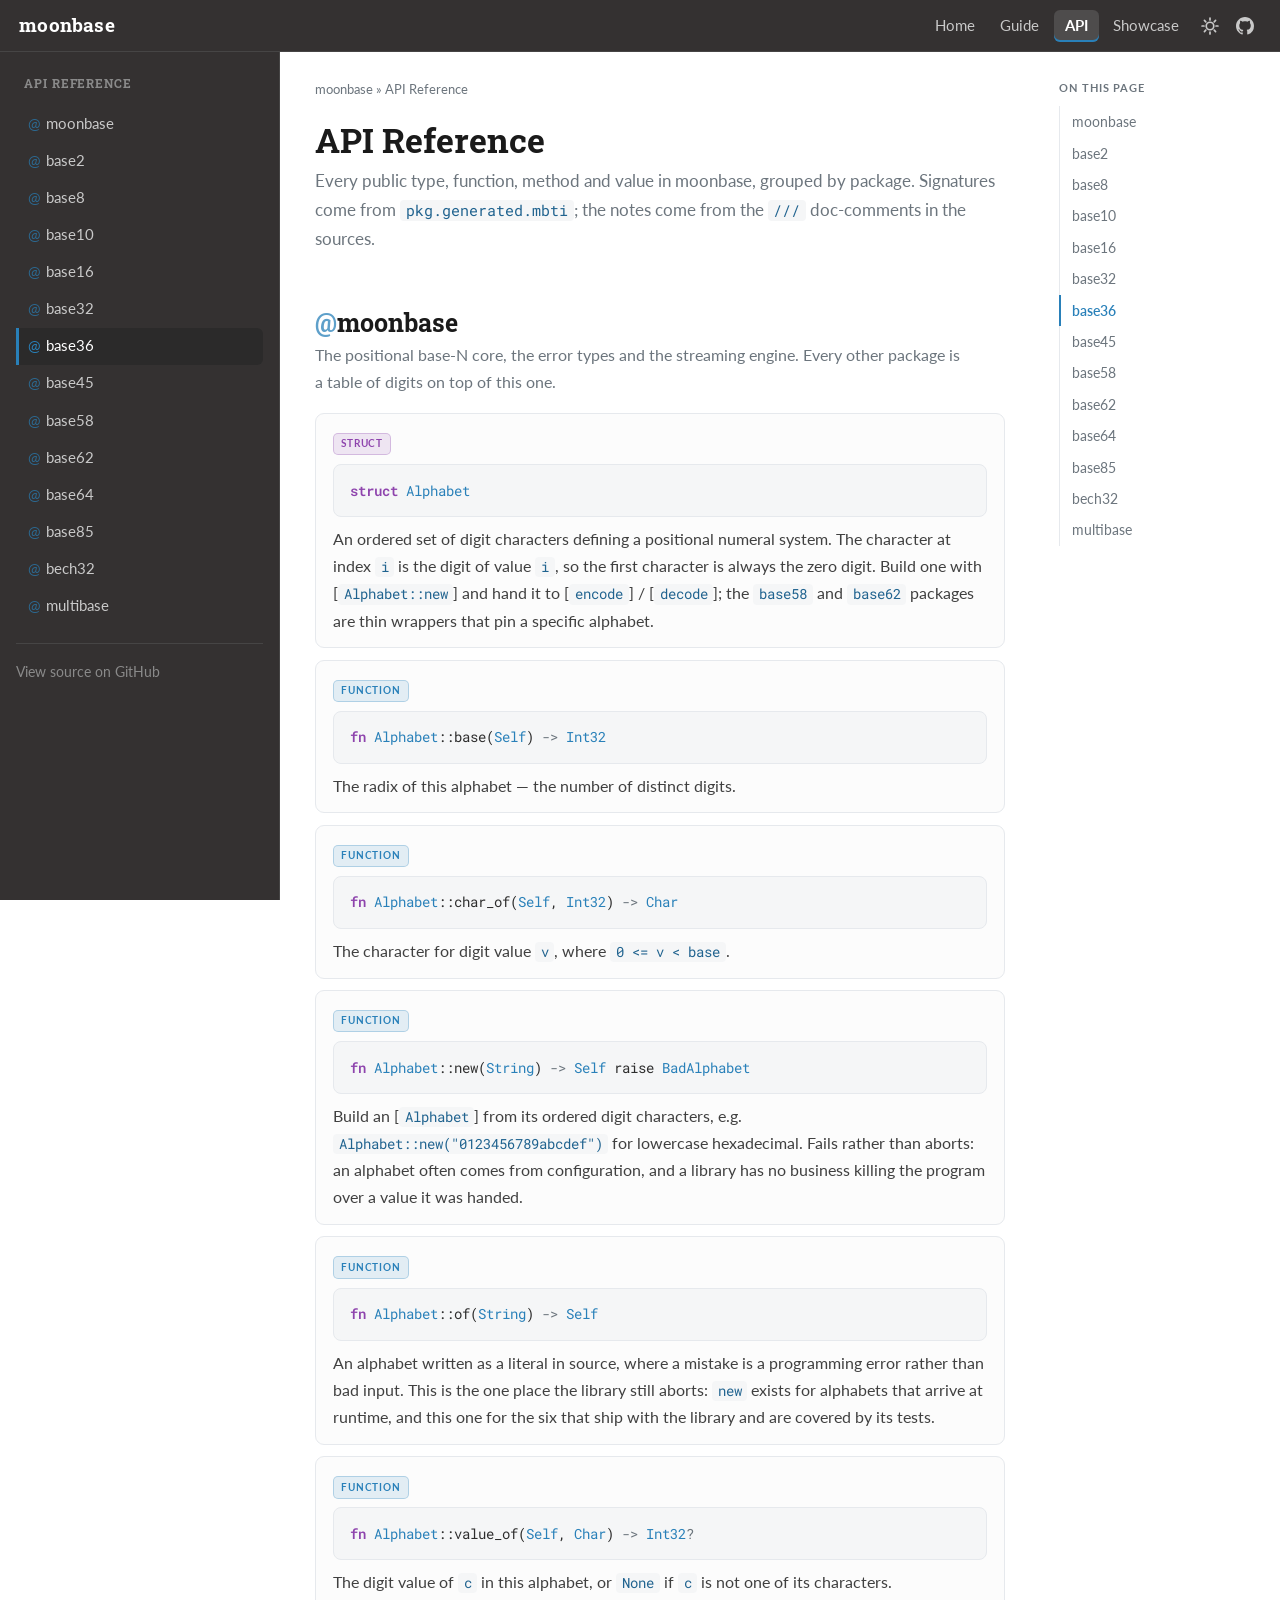
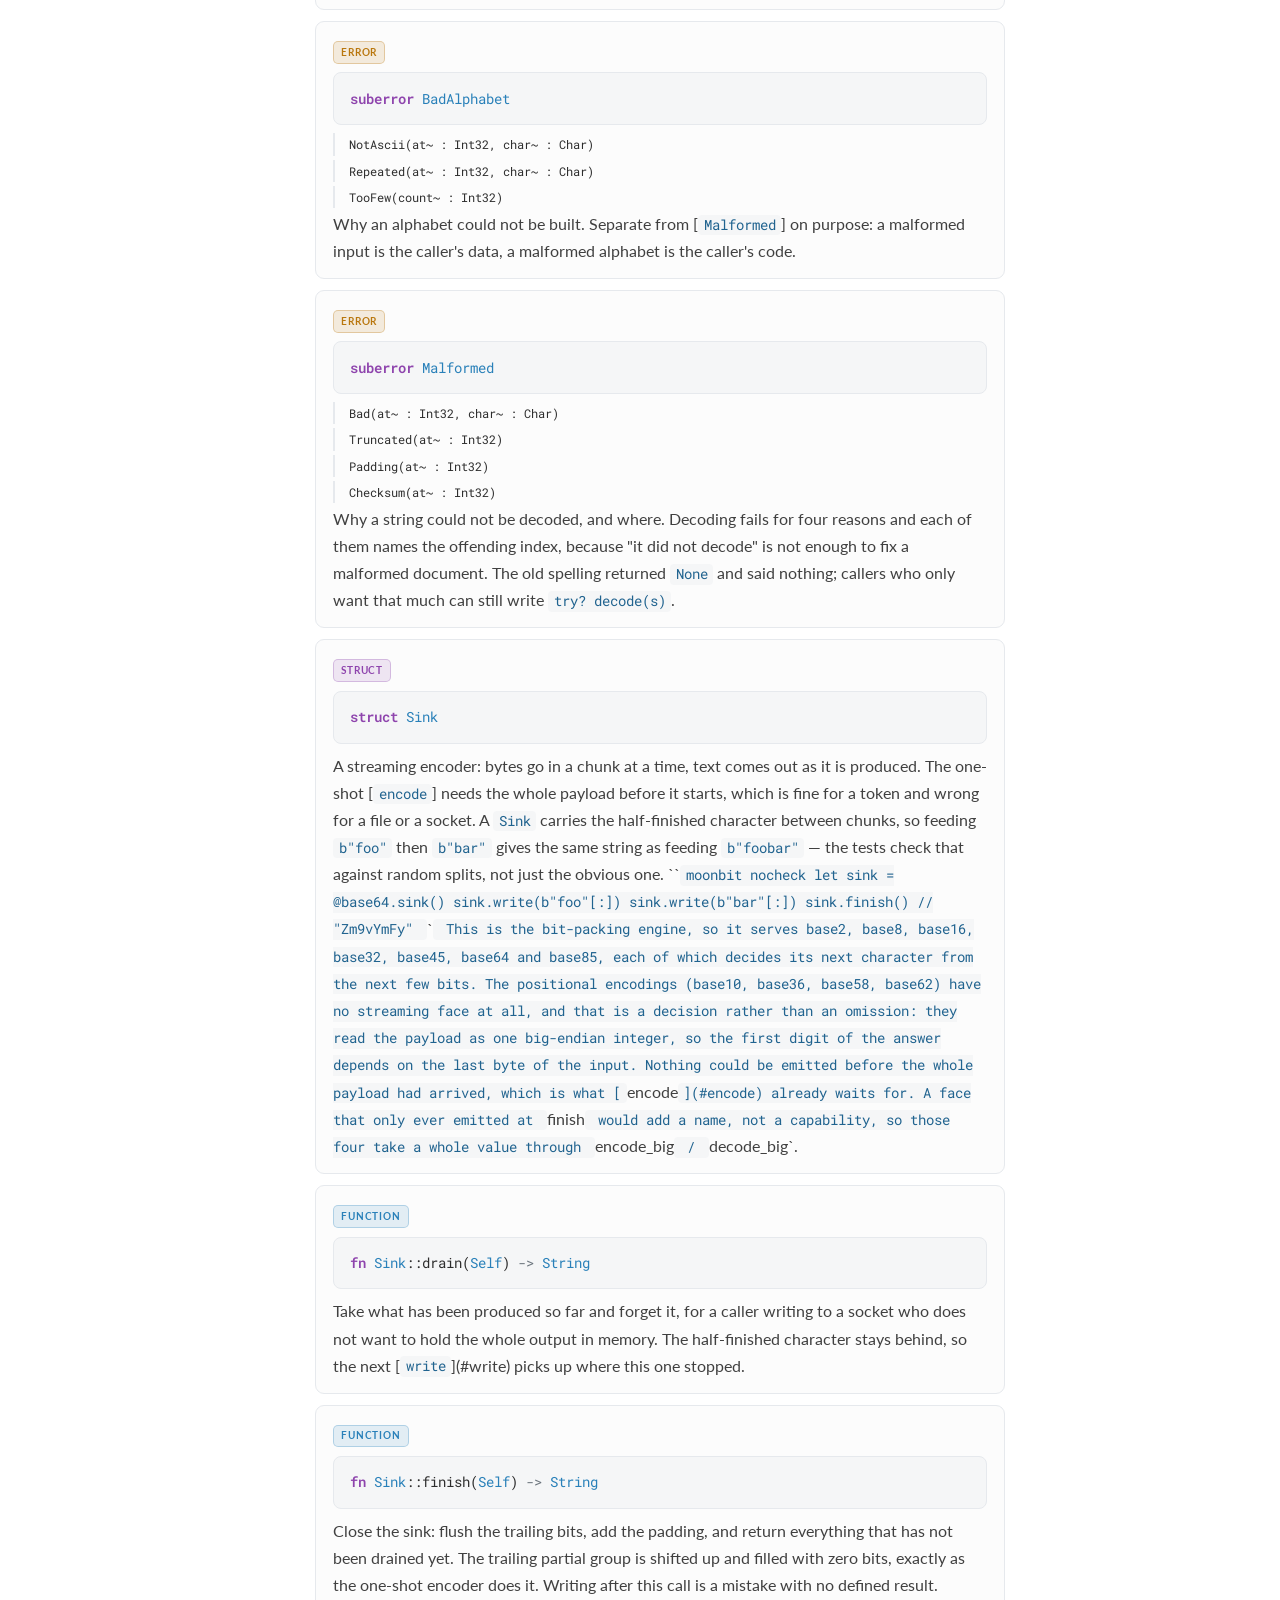
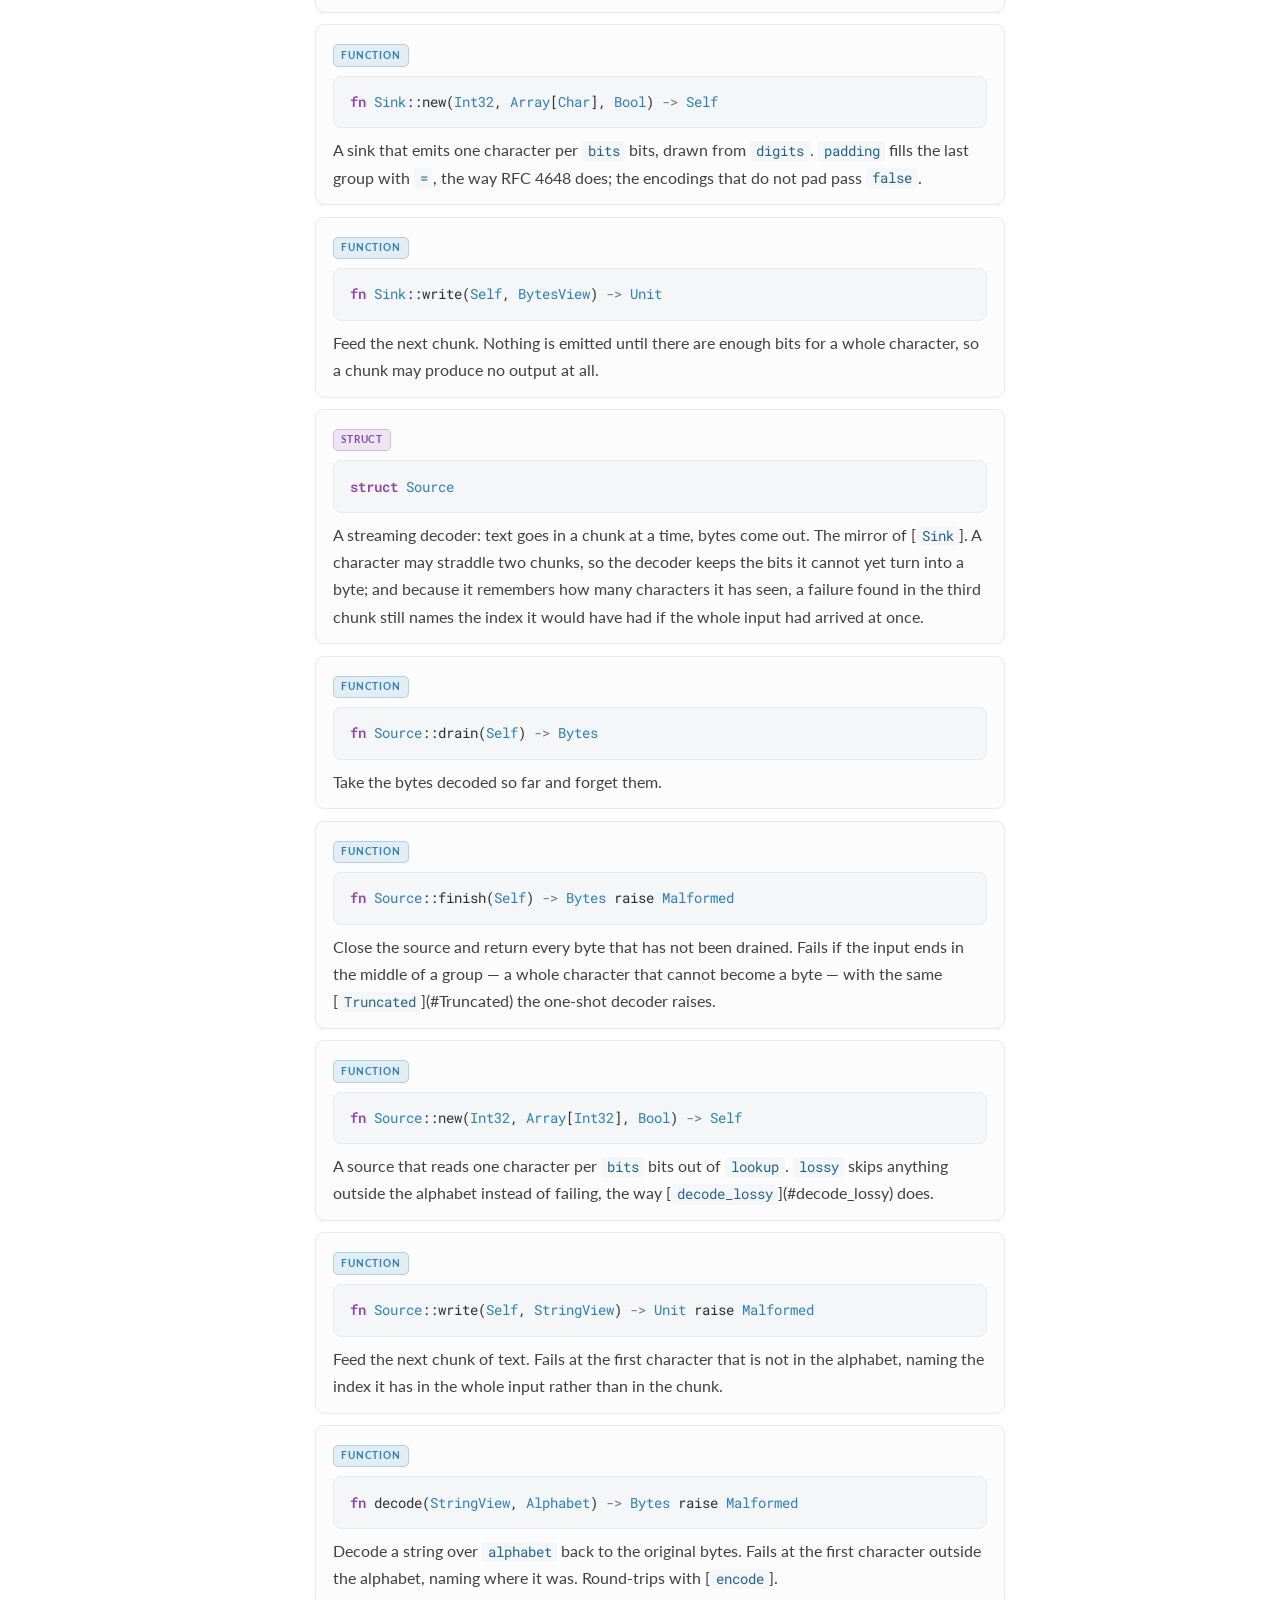
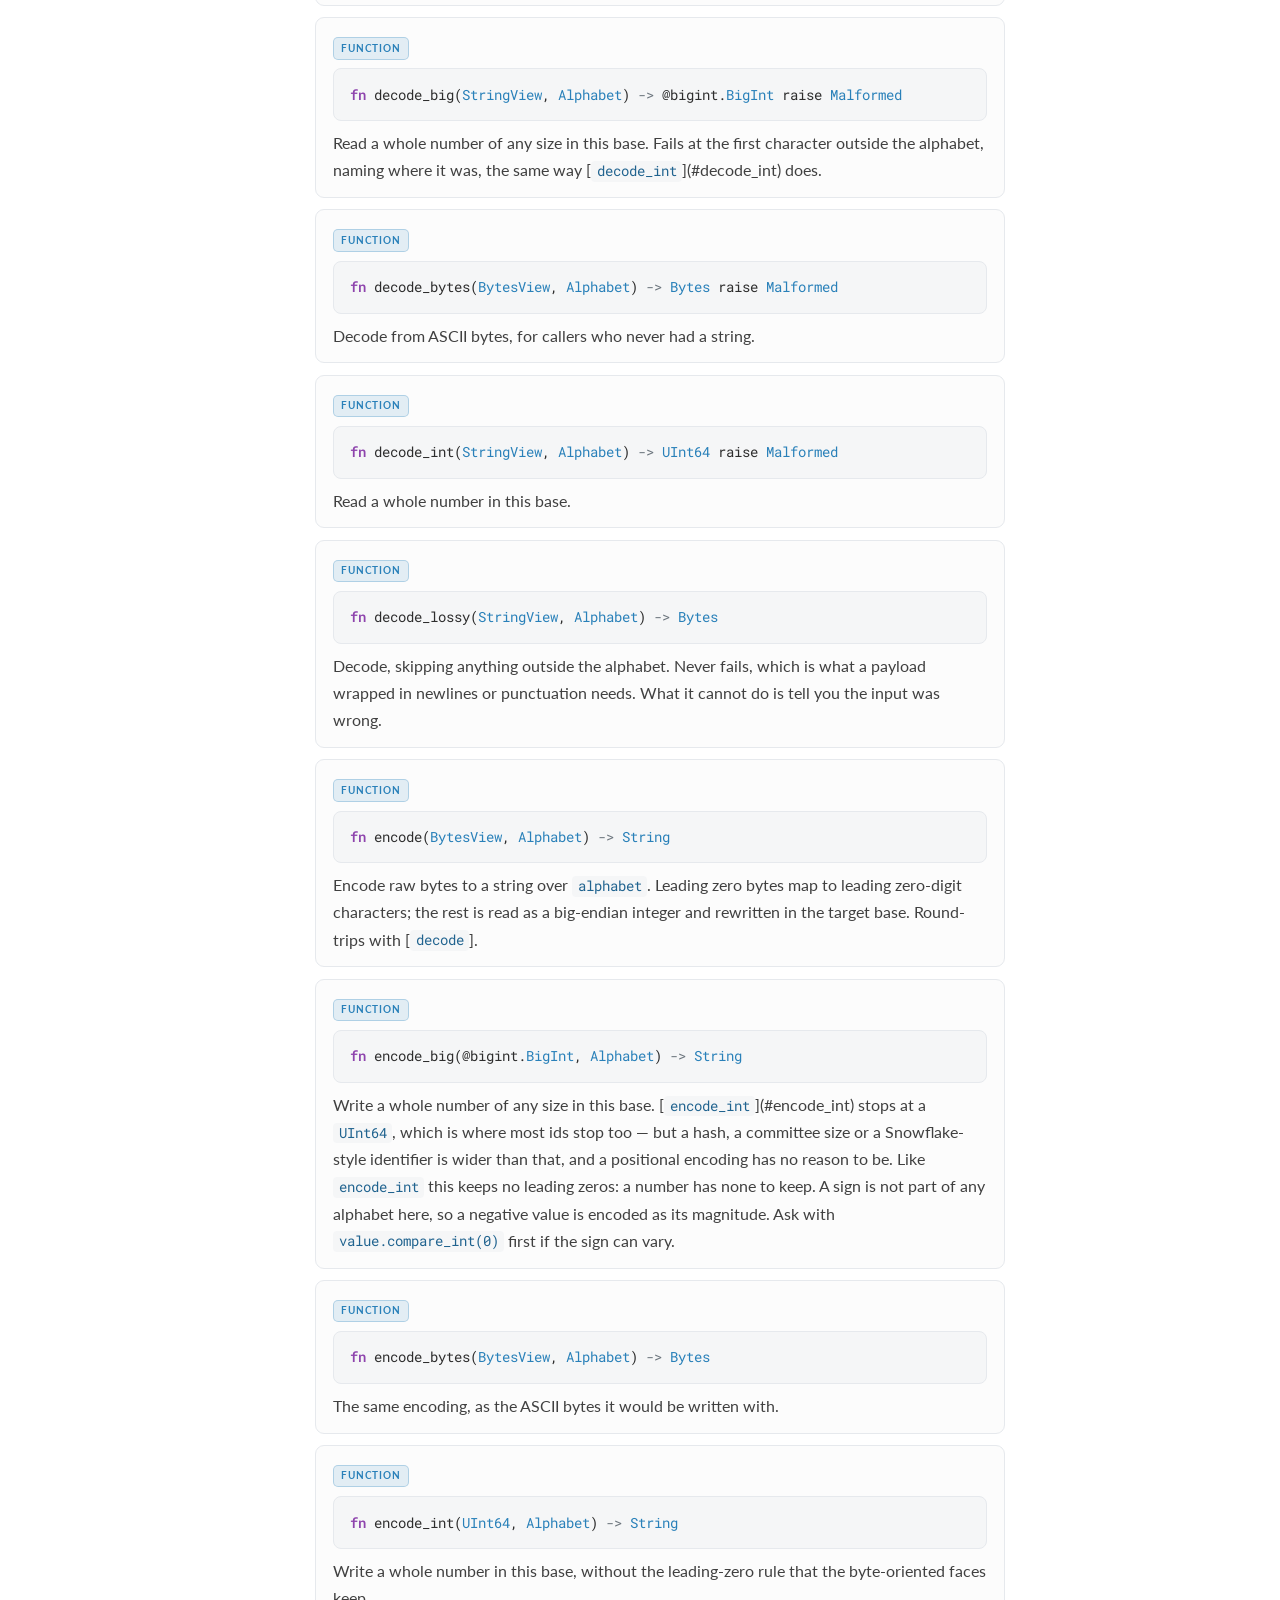
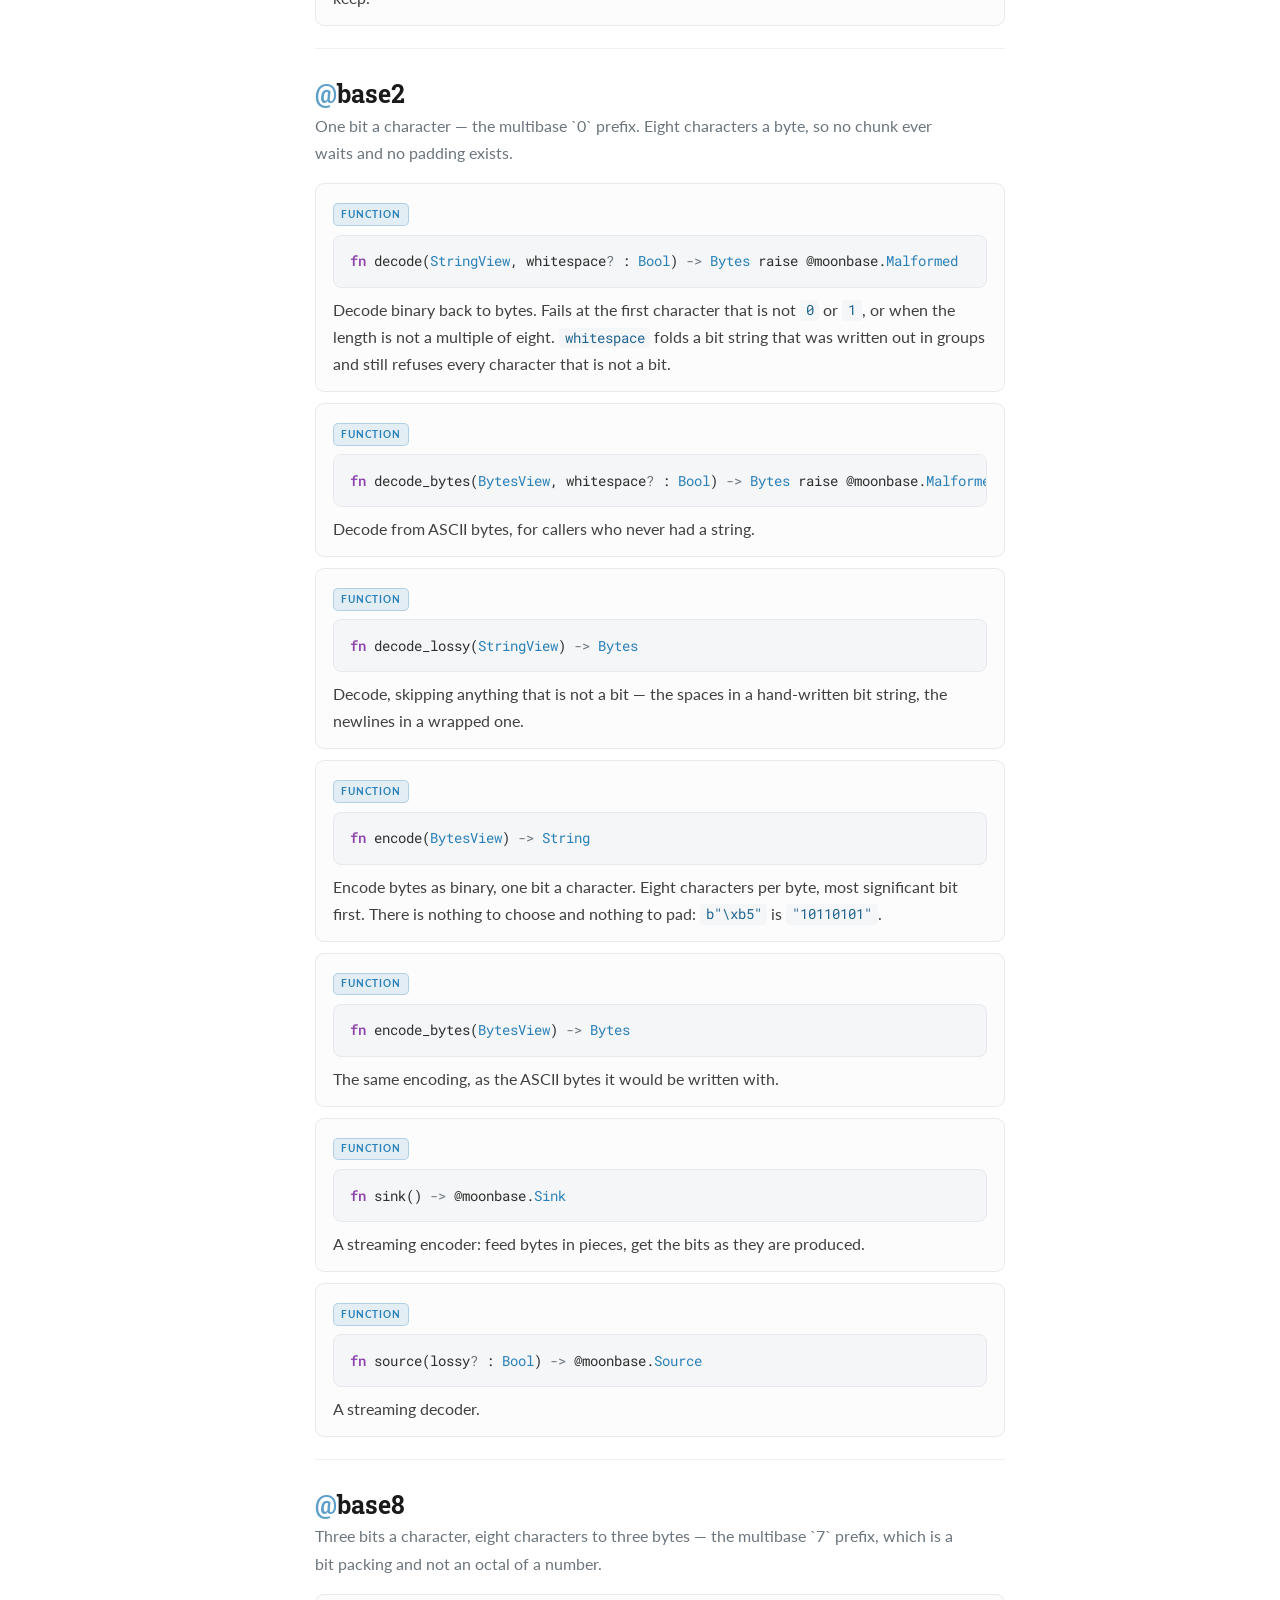
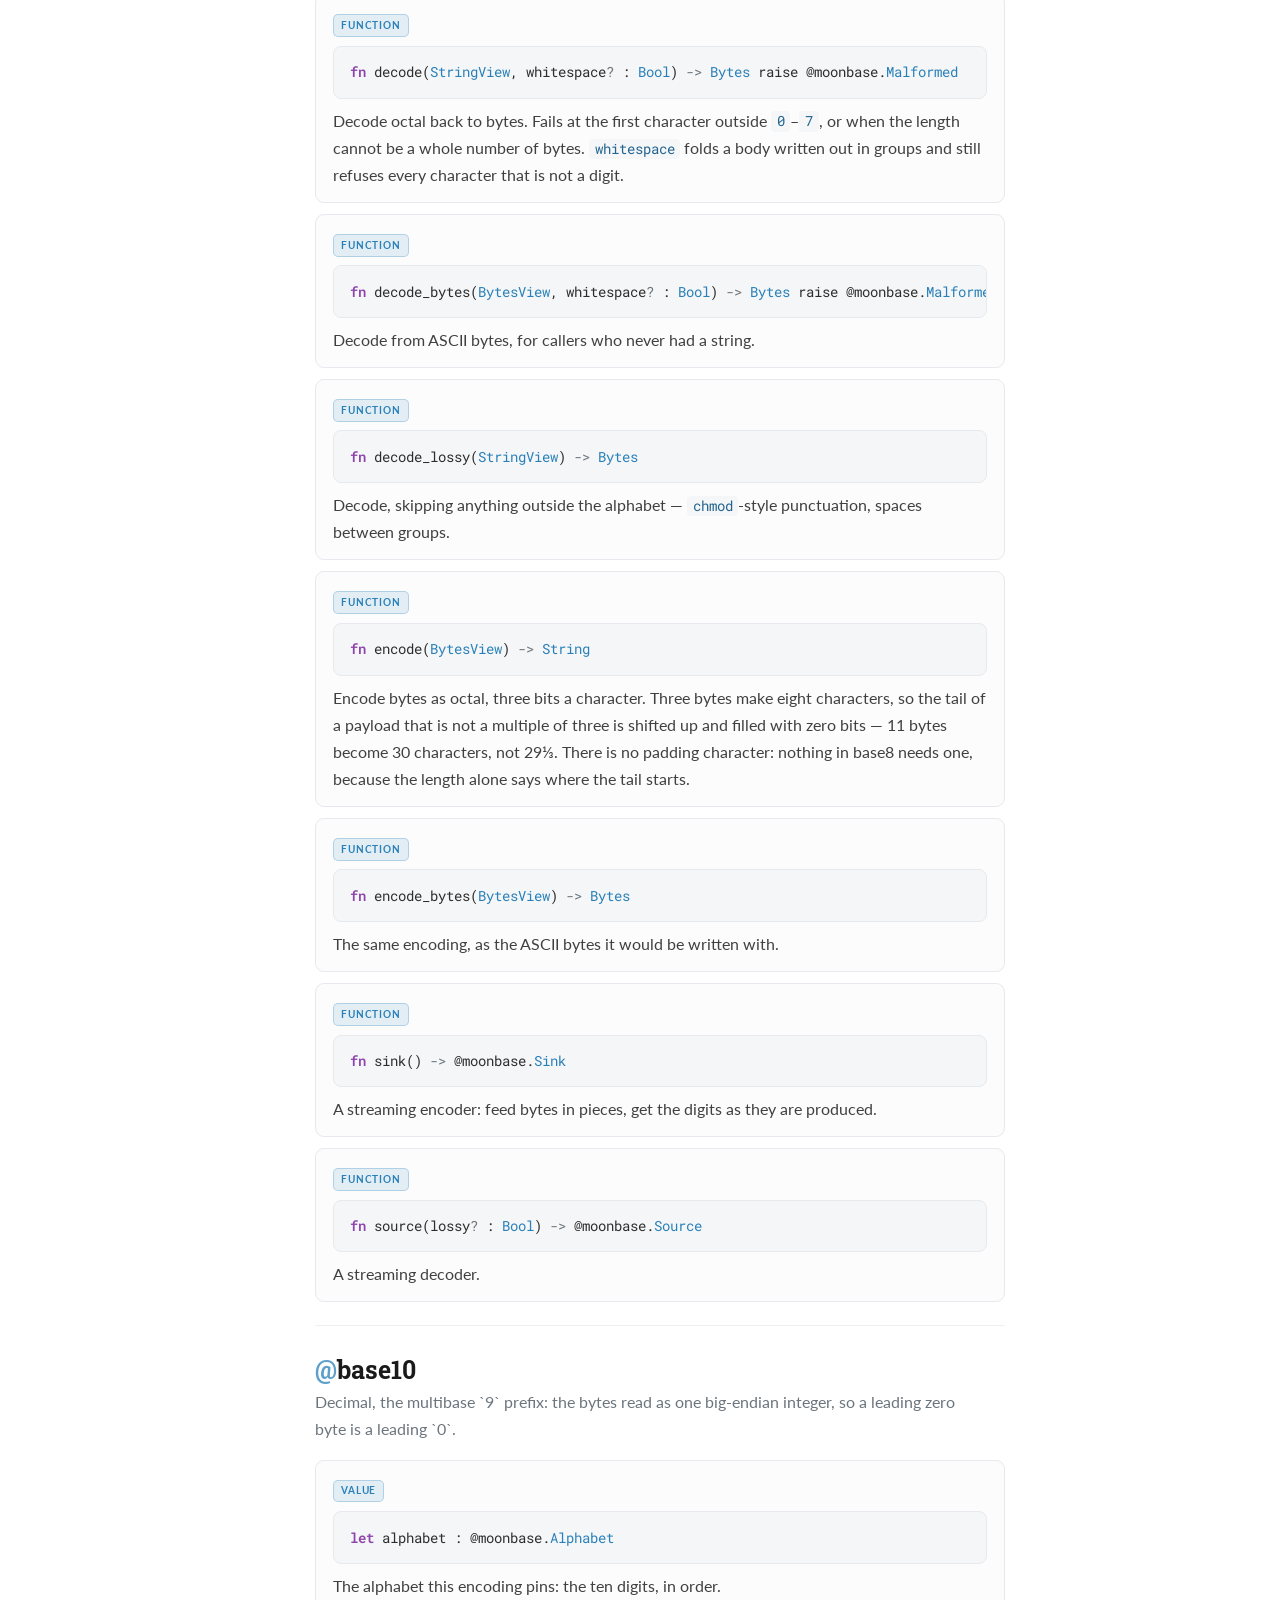
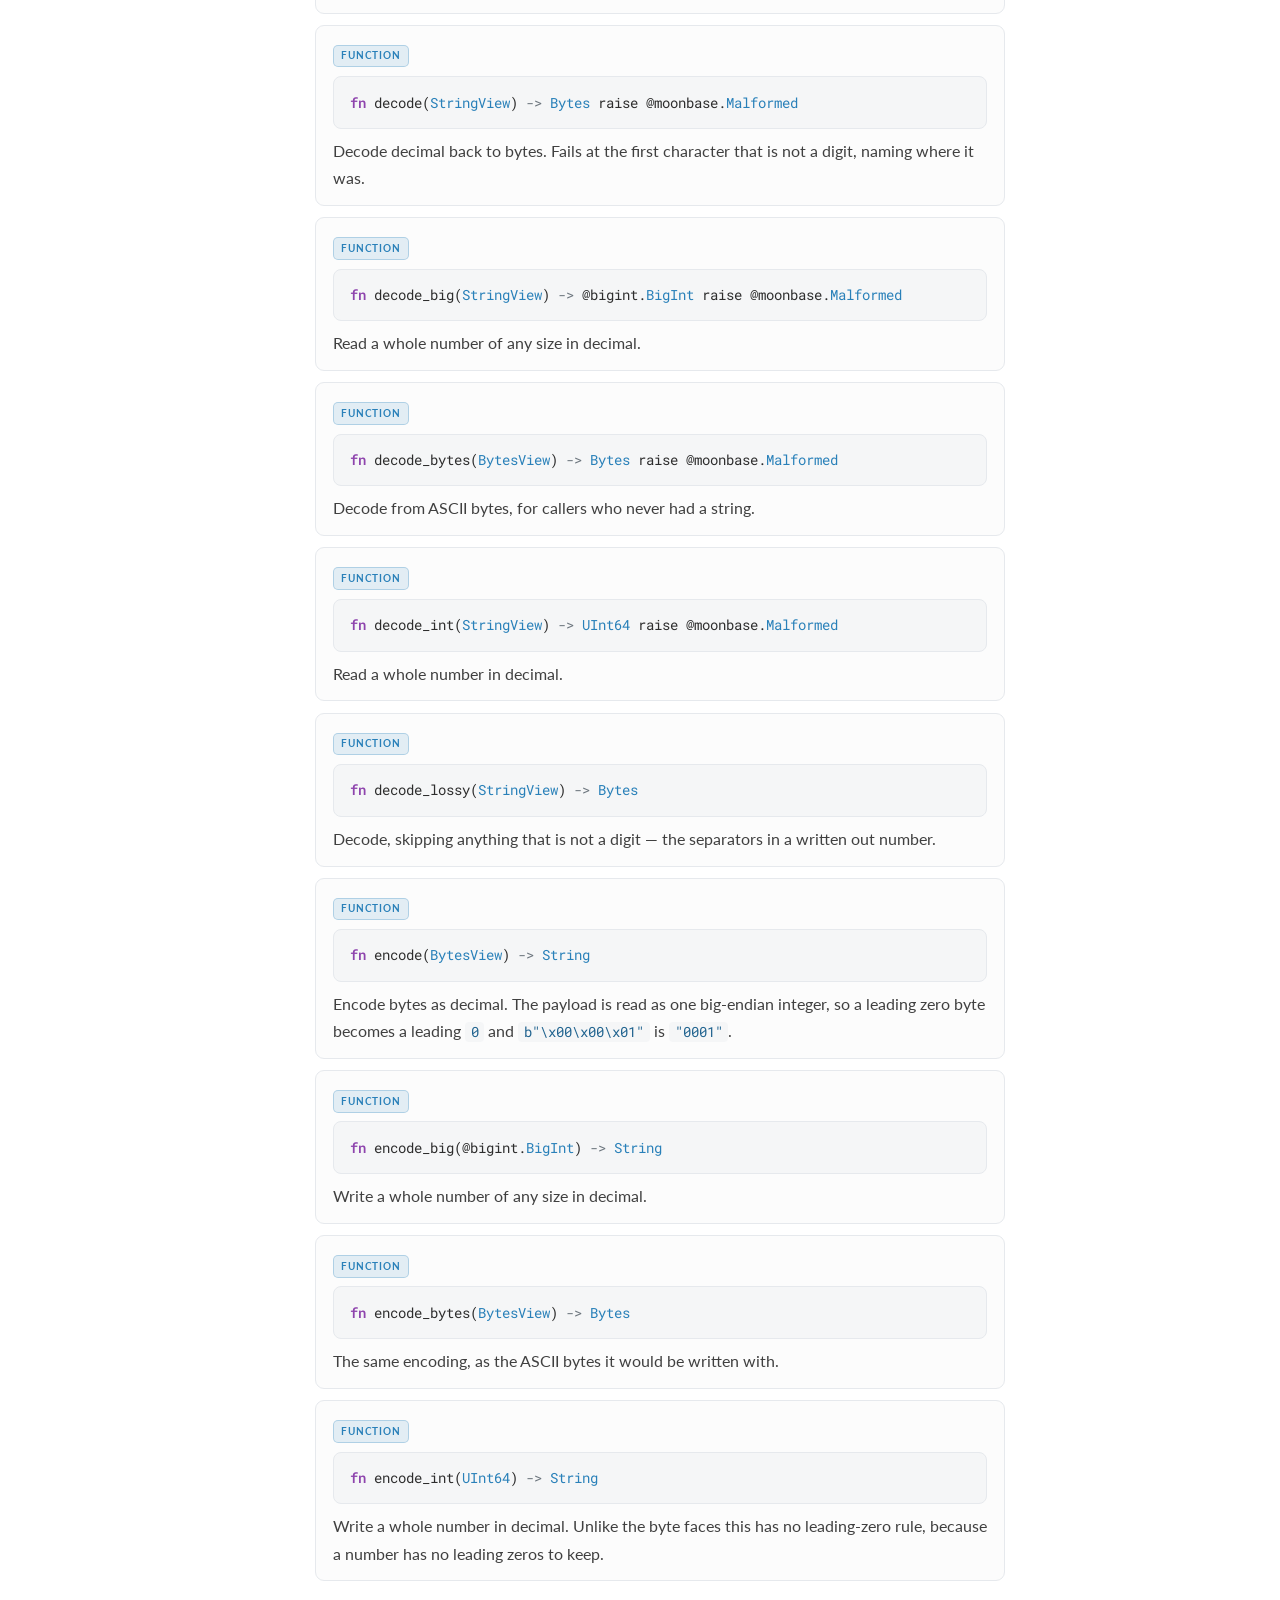
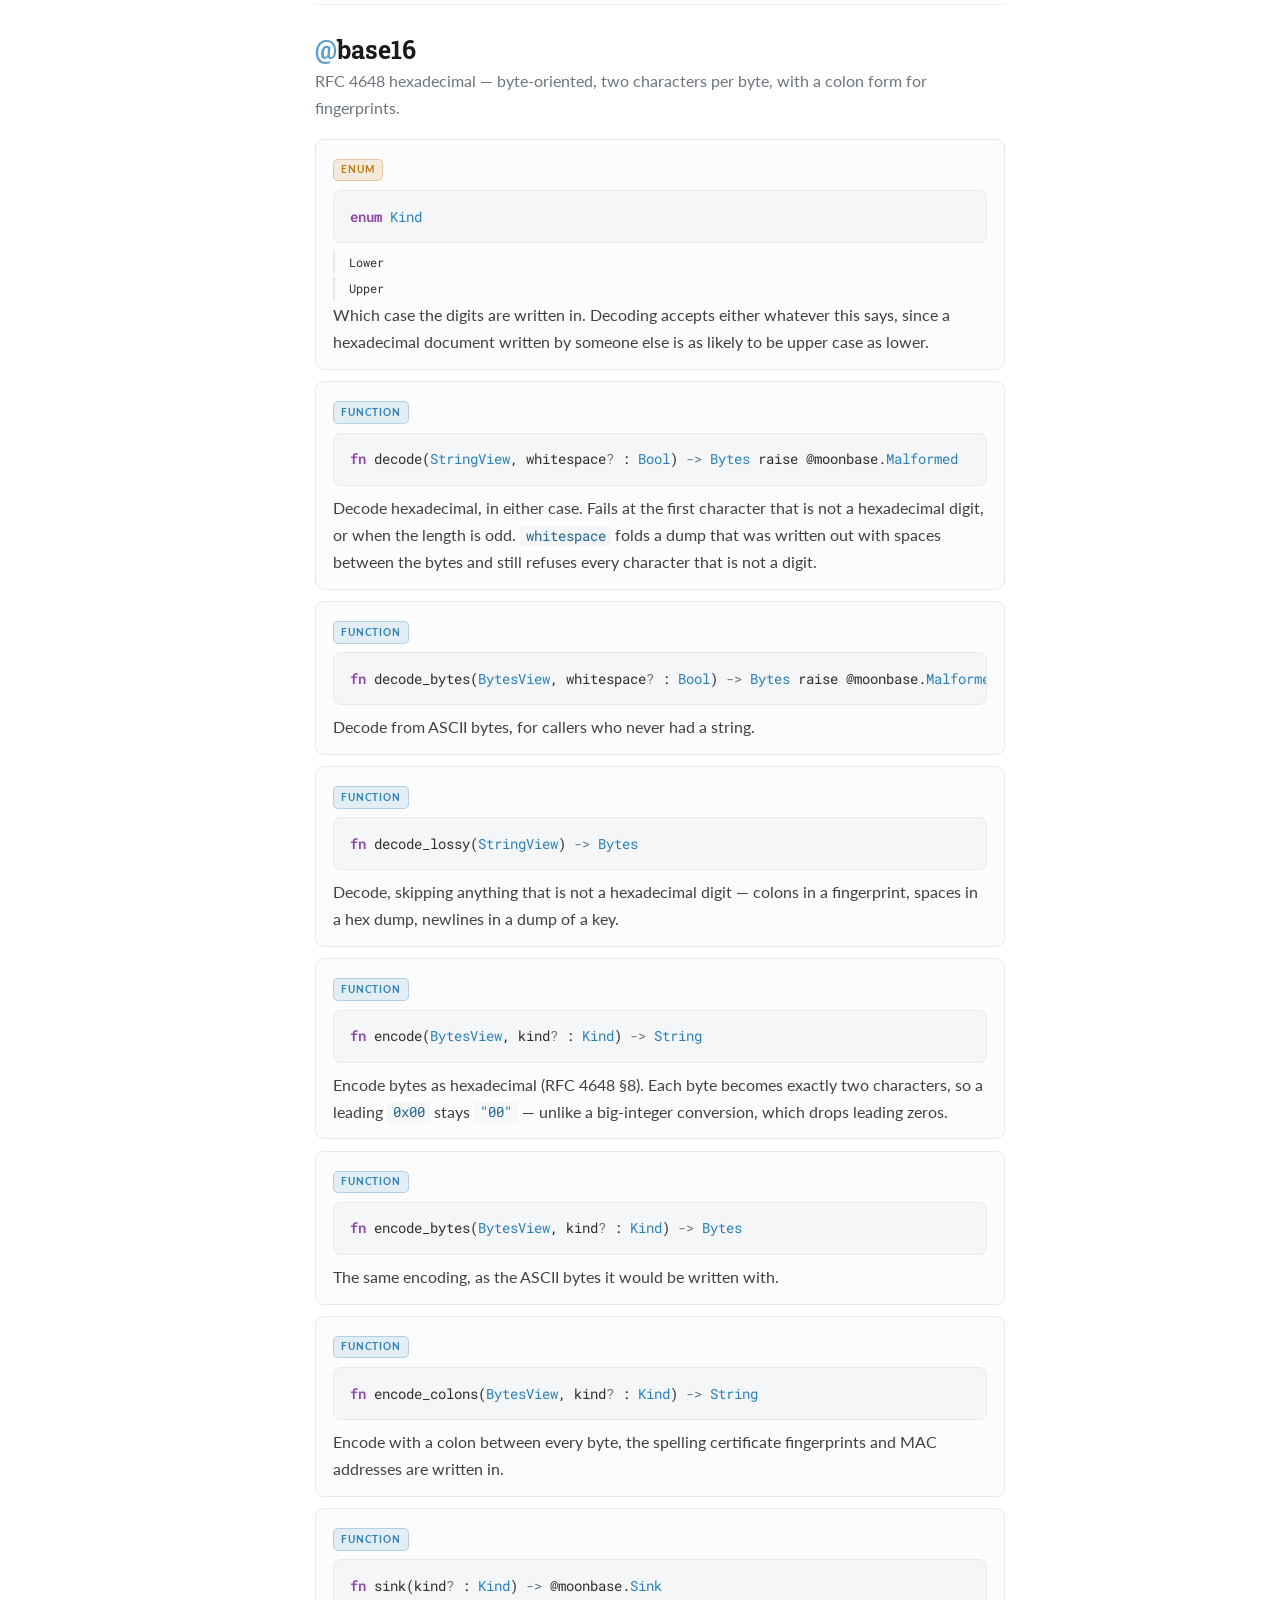
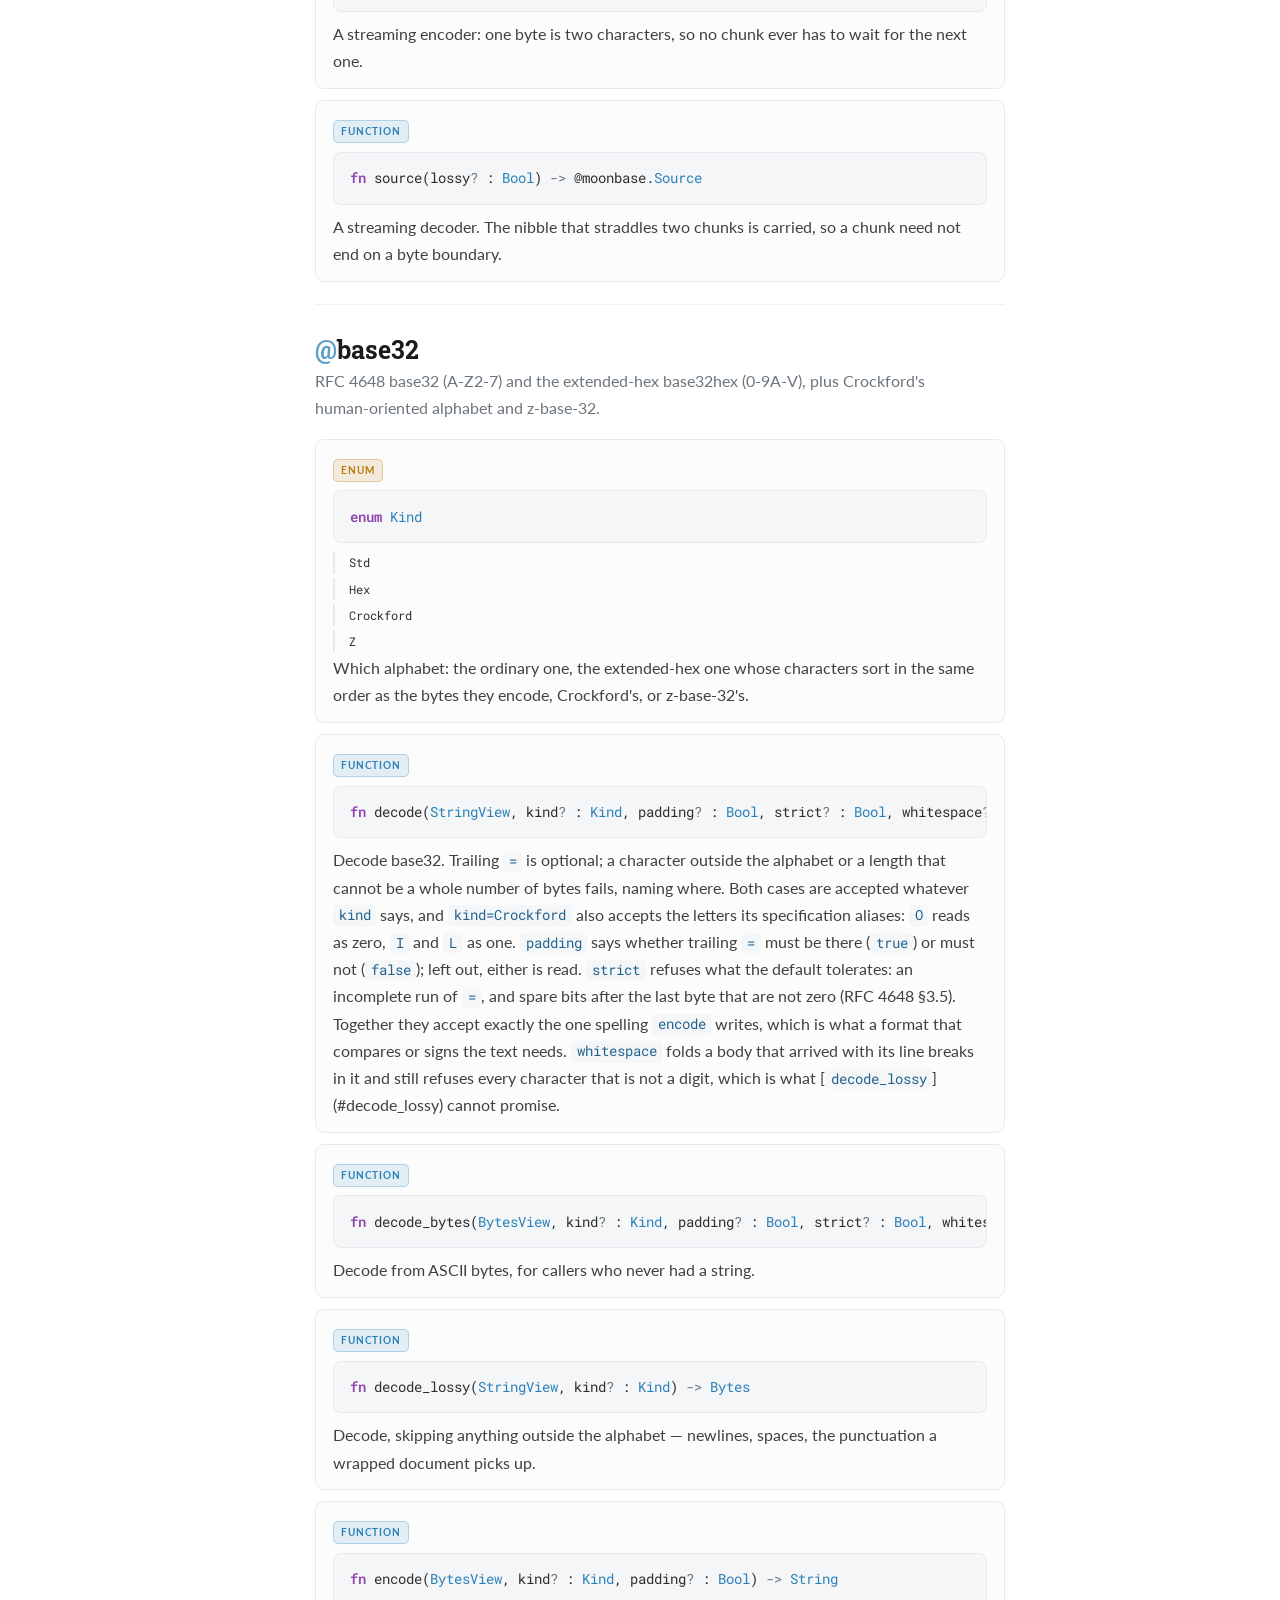
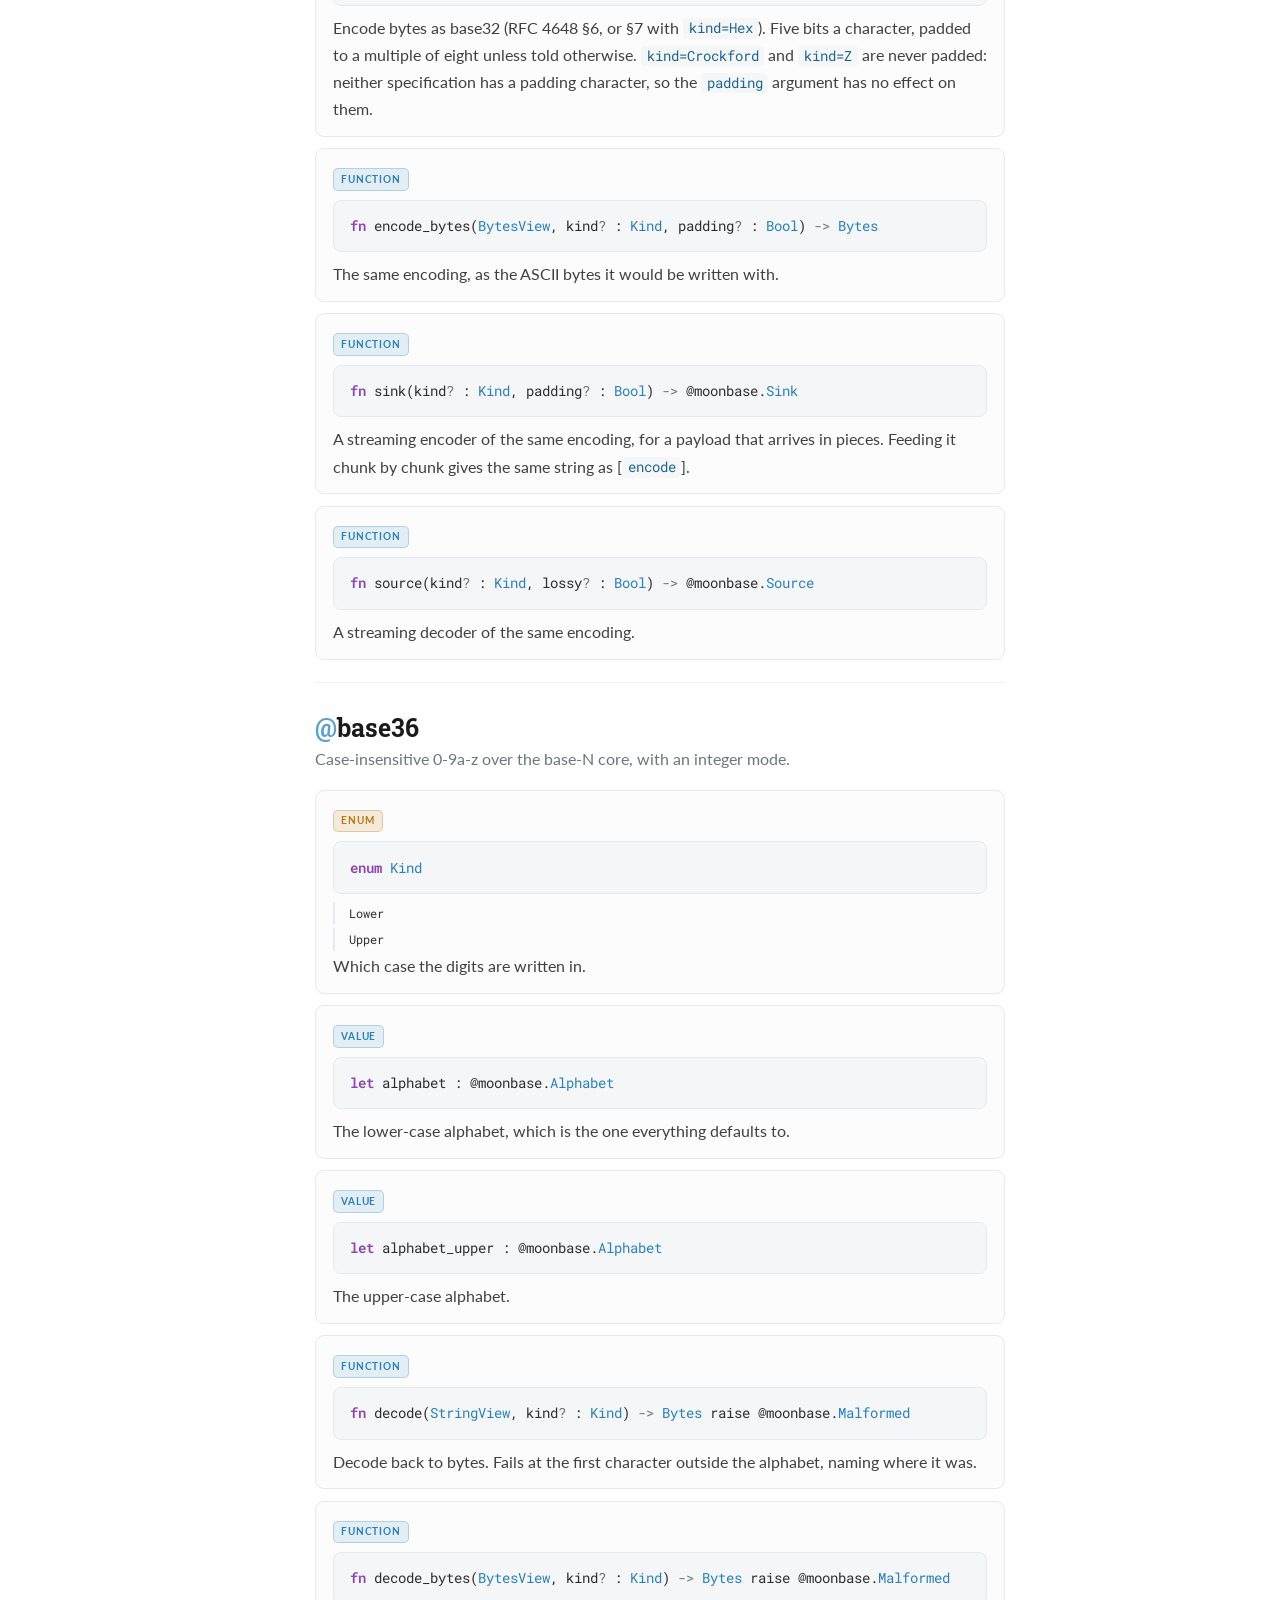
==== commit 716cbd20: "feat(moonbase): decode takes `whitespace` for a body folded by line breaks. A PEM body, a key copied" ====
--- a/docs/api.html
+++ b/docs/api.html
@@ -8,7 +8,8 @@
 <link rel="preconnect" href="https://fonts.gstatic.com" crossorigin>
 <link href="https://fonts.googleapis.com/css2?family=Lato:wght@400;700&family=Roboto+Slab:wght@500;700&family=Roboto+Mono:wght@400;500&display=swap" rel="stylesheet">
 <link rel="stylesheet" href="assets/style.css">
-</head>
+
+<script type="module" src="assets/scrollbar.js"></script></head>
 <body>
 <a class="skip-link" href="#content">Skip to content</a>
 <header class="rtd-top">
@@ -38,16 +39,16 @@
       package. Signatures come from <code>pkg.generated.mbti</code>; the notes come from the
       <code>///</code> doc-comments in the sources.</p>
       <section class="pkg" id="pkg-moonbase"><h2><span class="at">@</span>moonbase</h2><p class="pdesc">The positional base-N core, the error types and the streaming engine. Every other package is a table of digits on top of this one.</p><article class="item" id="sym-Alphabet" data-kind="struct"><span class="kind">struct</span><pre class="sig"><span class="k">struct</span> <span class="ty">Alphabet</span></pre><p class="doc">An ordered set of digit characters defining a positional numeral system. The character at index <code>i</code> is the digit of value <code>i</code>, so the first character is always the zero digit. Build one with [<code>Alphabet::new</code>] and hand it to [<code>encode</code>] / [<code>decode</code>]; the <code>base58</code> and <code>base62</code> packages are thin wrappers that pin a specific alphabet.</p></article><article class="item" id="sym-Alphabet::base" data-kind="fn"><span class="kind">function</span><pre class="sig"><span class="k">fn</span> <span class="ty">Alphabet</span>::base(<span class="ty">Self</span>) <span class="op">-&gt;</span> <span class="ty">Int32</span></pre><p class="doc">The radix of this alphabet — the number of distinct digits.</p></article><article class="item" id="sym-Alphabet::char_of" data-kind="fn"><span class="kind">function</span><pre class="sig"><span class="k">fn</span> <span class="ty">Alphabet</span>::char_of(<span class="ty">Self</span>, <span class="ty">Int32</span>) <span class="op">-&gt;</span> <span class="ty">Char</span></pre><p class="doc">The character for digit value <code>v</code>, where <code>0 &lt;= v &lt; base</code>.</p></article><article class="item" id="sym-Alphabet::new" data-kind="fn"><span class="kind">function</span><pre class="sig"><span class="k">fn</span> <span class="ty">Alphabet</span>::new(<span class="ty">String</span>) <span class="op">-&gt;</span> <span class="ty">Self</span> raise <span class="ty">BadAlphabet</span></pre><p class="doc">Build an [<code>Alphabet</code>] from its ordered digit characters, e.g. <code>Alphabet::new(&quot;0123456789abcdef&quot;)</code> for lowercase hexadecimal. Fails rather than aborts: an alphabet often comes from configuration, and a library has no business killing the program over a value it was handed.</p></article><article class="item" id="sym-Alphabet::of" data-kind="fn"><span class="kind">function</span><pre class="sig"><span class="k">fn</span> <span class="ty">Alphabet</span>::of(<span class="ty">String</span>) <span class="op">-&gt;</span> <span class="ty">Self</span></pre><p class="doc">An alphabet written as a literal in source, where a mistake is a programming error rather than bad input. This is the one place the library still aborts: <code>new</code> exists for alphabets that arrive at runtime, and this one for the six that ship with the library and are covered by its tests.</p></article><article class="item" id="sym-Alphabet::value_of" data-kind="fn"><span class="kind">function</span><pre class="sig"><span class="k">fn</span> <span class="ty">Alphabet</span>::value_of(<span class="ty">Self</span>, <span class="ty">Char</span>) <span class="op">-&gt;</span> <span class="ty">Int32</span><span class="op">?</span></pre><p class="doc">The digit value of <code>c</code> in this alphabet, or <code>None</code> if <code>c</code> is not one of its characters.</p></article><article class="item" id="sym-BadAlphabet" data-kind="error"><span class="kind">error</span><pre class="sig"><span class="k">suberror</span> <span class="ty">BadAlphabet</span></pre><div class="variants"><div class="variant"><code><span class="ty">NotAscii</span>(at<span class="op">~</span> : <span class="ty">Int32</span>, char<span class="op">~</span> : <span class="ty">Char</span>)</code></div><div class="variant"><code><span class="ty">Repeated</span>(at<span class="op">~</span> : <span class="ty">Int32</span>, char<span class="op">~</span> : <span class="ty">Char</span>)</code></div><div class="variant"><code><span class="ty">TooFew</span>(count<span class="op">~</span> : <span class="ty">Int32</span>)</code></div></div><p class="doc">Why an alphabet could not be built. Separate from [<code>Malformed</code>] on purpose: a malformed input is the caller&#x27;s data, a malformed alphabet is the caller&#x27;s code.</p></article><article class="item" id="sym-Malformed" data-kind="error"><span class="kind">error</span><pre class="sig"><span class="k">suberror</span> <span class="ty">Malformed</span></pre><div class="variants"><div class="variant"><code><span class="ty">Bad</span>(at<span class="op">~</span> : <span class="ty">Int32</span>, char<span class="op">~</span> : <span class="ty">Char</span>)</code></div><div class="variant"><code><span class="ty">Truncated</span>(at<span class="op">~</span> : <span class="ty">Int32</span>)</code></div><div class="variant"><code><span class="ty">Padding</span>(at<span class="op">~</span> : <span class="ty">Int32</span>)</code></div><div class="variant"><code><span class="ty">Checksum</span>(at<span class="op">~</span> : <span class="ty">Int32</span>)</code></div></div><p class="doc">Why a string could not be decoded, and where. Decoding fails for four reasons and each of them names the offending index, because &quot;it did not decode&quot; is not enough to fix a malformed document. The old spelling returned <code>None</code> and said nothing; callers who only want that much can still write <code>try? decode(s)</code>.</p></article><article class="item" id="sym-Sink" data-kind="struct"><span class="kind">struct</span><pre class="sig"><span class="k">struct</span> <span class="ty">Sink</span></pre><p class="doc">A streaming encoder: bytes go in a chunk at a time, text comes out as it is produced. The one-shot [<code>encode</code>] needs the whole payload before it starts, which is fine for a token and wrong for a file or a socket. A <code>Sink</code> carries the half-finished character between chunks, so feeding <code>b&quot;foo&quot;</code> then <code>b&quot;bar&quot;</code> gives the same string as feeding <code>b&quot;foobar&quot;</code> — the tests check that against random splits, not just the obvious one. ``<code>moonbit nocheck let sink = @base64.sink() sink.write(b&quot;foo&quot;[:]) sink.write(b&quot;bar&quot;[:]) sink.finish()               // &quot;Zm9vYmFy&quot; </code>`<code> This is the bit-packing engine, so it serves base2, base8, base16, base32, base45, base64 and base85, each of which decides its next character from the next few bits. The positional encodings (base10, base36, base58, base62) have no streaming face at all, and that is a decision rather than an omission: they read the payload as one big-endian integer, so the first digit of the answer depends on the last byte of the input. Nothing could be emitted before the whole payload had arrived, which is what [</code>encode<code>](#encode) already waits for. A face that only ever emitted at </code>finish<code> would add a name, not a capability, so those four take a whole value through </code>encode_big<code> / </code>decode_big`.</p></article><article class="item" id="sym-Sink::drain" data-kind="fn"><span class="kind">function</span><pre class="sig"><span class="k">fn</span> <span class="ty">Sink</span>::drain(<span class="ty">Self</span>) <span class="op">-&gt;</span> <span class="ty">String</span></pre><p class="doc">Take what has been produced so far and forget it, for a caller writing to a socket who does not want to hold the whole output in memory. The half-finished character stays behind, so the next [<code>write</code>](#write) picks up where this one stopped.</p></article><article class="item" id="sym-Sink::finish" data-kind="fn"><span class="kind">function</span><pre class="sig"><span class="k">fn</span> <span class="ty">Sink</span>::finish(<span class="ty">Self</span>) <span class="op">-&gt;</span> <span class="ty">String</span></pre><p class="doc">Close the sink: flush the trailing bits, add the padding, and return everything that has not been drained yet. The trailing partial group is shifted up and filled with zero bits, exactly as the one-shot encoder does it. Writing after this call is a mistake with no defined result.</p></article><article class="item" id="sym-Sink::new" data-kind="fn"><span class="kind">function</span><pre class="sig"><span class="k">fn</span> <span class="ty">Sink</span>::new(<span class="ty">Int32</span>, <span class="ty">Array</span>[<span class="ty">Char</span>], <span class="ty">Bool</span>) <span class="op">-&gt;</span> <span class="ty">Self</span></pre><p class="doc">A sink that emits one character per <code>bits</code> bits, drawn from <code>digits</code>. <code>padding</code> fills the last group with <code>=</code>, the way RFC 4648 does; the encodings that do not pad pass <code>false</code>.</p></article><article class="item" id="sym-Sink::write" data-kind="fn"><span class="kind">function</span><pre class="sig"><span class="k">fn</span> <span class="ty">Sink</span>::write(<span class="ty">Self</span>, <span class="ty">BytesView</span>) <span class="op">-&gt;</span> <span class="ty">Unit</span></pre><p class="doc">Feed the next chunk. Nothing is emitted until there are enough bits for a whole character, so a chunk may produce no output at all.</p></article><article class="item" id="sym-Source" data-kind="struct"><span class="kind">struct</span><pre class="sig"><span class="k">struct</span> <span class="ty">Source</span></pre><p class="doc">A streaming decoder: text goes in a chunk at a time, bytes come out. The mirror of [<code>Sink</code>]. A character may straddle two chunks, so the decoder keeps the bits it cannot yet turn into a byte; and because it remembers how many characters it has seen, a failure found in the third chunk still names the index it would have had if the whole input had arrived at once.</p></article><article class="item" id="sym-Source::drain" data-kind="fn"><span class="kind">function</span><pre class="sig"><span class="k">fn</span> <span class="ty">Source</span>::drain(<span class="ty">Self</span>) <span class="op">-&gt;</span> <span class="ty">Bytes</span></pre><p class="doc">Take the bytes decoded so far and forget them.</p></article><article class="item" id="sym-Source::finish" data-kind="fn"><span class="kind">function</span><pre class="sig"><span class="k">fn</span> <span class="ty">Source</span>::finish(<span class="ty">Self</span>) <span class="op">-&gt;</span> <span class="ty">Bytes</span> raise <span class="ty">Malformed</span></pre><p class="doc">Close the source and return every byte that has not been drained. Fails if the input ends in the middle of a group — a whole character that cannot become a byte — with the same [<code>Truncated</code>](#Truncated) the one-shot decoder raises.</p></article><article class="item" id="sym-Source::new" data-kind="fn"><span class="kind">function</span><pre class="sig"><span class="k">fn</span> <span class="ty">Source</span>::new(<span class="ty">Int32</span>, <span class="ty">Array</span>[<span class="ty">Int32</span>], <span class="ty">Bool</span>) <span class="op">-&gt;</span> <span class="ty">Self</span></pre><p class="doc">A source that reads one character per <code>bits</code> bits out of <code>lookup</code>. <code>lossy</code> skips anything outside the alphabet instead of failing, the way [<code>decode_lossy</code>](#decode_lossy) does.</p></article><article class="item" id="sym-Source::write" data-kind="fn"><span class="kind">function</span><pre class="sig"><span class="k">fn</span> <span class="ty">Source</span>::write(<span class="ty">Self</span>, <span class="ty">StringView</span>) <span class="op">-&gt;</span> <span class="ty">Unit</span> raise <span class="ty">Malformed</span></pre><p class="doc">Feed the next chunk of text. Fails at the first character that is not in the alphabet, naming the index it has in the whole input rather than in the chunk.</p></article><article class="item" id="sym-decode" data-kind="fn"><span class="kind">function</span><pre class="sig"><span class="k">fn</span> decode(<span class="ty">StringView</span>, <span class="ty">Alphabet</span>) <span class="op">-&gt;</span> <span class="ty">Bytes</span> raise <span class="ty">Malformed</span></pre><p class="doc">Decode a string over <code>alphabet</code> back to the original bytes. Fails at the first character outside the alphabet, naming where it was. Round-trips with [<code>encode</code>].</p></article><article class="item" id="sym-decode_big" data-kind="fn"><span class="kind">function</span><pre class="sig"><span class="k">fn</span> decode_big(<span class="ty">StringView</span>, <span class="ty">Alphabet</span>) <span class="op">-&gt;</span> @bigint.<span class="ty">BigInt</span> raise <span class="ty">Malformed</span></pre><p class="doc">Read a whole number of any size in this base. Fails at the first character outside the alphabet, naming where it was, the same way [<code>decode_int</code>](#decode_int) does.</p></article><article class="item" id="sym-decode_bytes" data-kind="fn"><span class="kind">function</span><pre class="sig"><span class="k">fn</span> decode_bytes(<span class="ty">BytesView</span>, <span class="ty">Alphabet</span>) <span class="op">-&gt;</span> <span class="ty">Bytes</span> raise <span class="ty">Malformed</span></pre><p class="doc">Decode from ASCII bytes, for callers who never had a string.</p></article><article class="item" id="sym-decode_int" data-kind="fn"><span class="kind">function</span><pre class="sig"><span class="k">fn</span> decode_int(<span class="ty">StringView</span>, <span class="ty">Alphabet</span>) <span class="op">-&gt;</span> <span class="ty">UInt64</span> raise <span class="ty">Malformed</span></pre><p class="doc">Read a whole number in this base.</p></article><article class="item" id="sym-decode_lossy" data-kind="fn"><span class="kind">function</span><pre class="sig"><span class="k">fn</span> decode_lossy(<span class="ty">StringView</span>, <span class="ty">Alphabet</span>) <span class="op">-&gt;</span> <span class="ty">Bytes</span></pre><p class="doc">Decode, skipping anything outside the alphabet. Never fails, which is what a payload wrapped in newlines or punctuation needs. What it cannot do is tell you the input was wrong.</p></article><article class="item" id="sym-encode" data-kind="fn"><span class="kind">function</span><pre class="sig"><span class="k">fn</span> encode(<span class="ty">BytesView</span>, <span class="ty">Alphabet</span>) <span class="op">-&gt;</span> <span class="ty">String</span></pre><p class="doc">Encode raw bytes to a string over <code>alphabet</code>. Leading zero bytes map to leading zero-digit characters; the rest is read as a big-endian integer and rewritten in the target base. Round-trips with [<code>decode</code>].</p></article><article class="item" id="sym-encode_big" data-kind="fn"><span class="kind">function</span><pre class="sig"><span class="k">fn</span> encode_big(@bigint.<span class="ty">BigInt</span>, <span class="ty">Alphabet</span>) <span class="op">-&gt;</span> <span class="ty">String</span></pre><p class="doc">Write a whole number of any size in this base. [<code>encode_int</code>](#encode_int) stops at a <code>UInt64</code>, which is where most ids stop too — but a hash, a committee size or a Snowflake-style identifier is wider than that, and a positional encoding has no reason to be. Like <code>encode_int</code> this keeps no leading zeros: a number has none to keep. A sign is not part of any alphabet here, so a negative value is encoded as its magnitude. Ask with <code>value.compare_int(0)</code> first if the sign can vary.</p></article><article class="item" id="sym-encode_bytes" data-kind="fn"><span class="kind">function</span><pre class="sig"><span class="k">fn</span> encode_bytes(<span class="ty">BytesView</span>, <span class="ty">Alphabet</span>) <span class="op">-&gt;</span> <span class="ty">Bytes</span></pre><p class="doc">The same encoding, as the ASCII bytes it would be written with.</p></article><article class="item" id="sym-encode_int" data-kind="fn"><span class="kind">function</span><pre class="sig"><span class="k">fn</span> encode_int(<span class="ty">UInt64</span>, <span class="ty">Alphabet</span>) <span class="op">-&gt;</span> <span class="ty">String</span></pre><p class="doc">Write a whole number in this base, without the leading-zero rule that the byte-oriented faces keep.</p></article></section>
-<section class="pkg" id="pkg-base2"><h2><span class="at">@</span>base2</h2><p class="pdesc">One bit a character — the multibase `0` prefix. Eight characters a byte, so no chunk ever waits and no padding exists.</p><article class="item" id="sym-decode" data-kind="fn"><span class="kind">function</span><pre class="sig"><span class="k">fn</span> decode(<span class="ty">StringView</span>) <span class="op">-&gt;</span> <span class="ty">Bytes</span> raise @moonbase.<span class="ty">Malformed</span></pre><p class="doc">Decode binary back to bytes. Fails at the first character that is not <code>0</code> or <code>1</code>, or when the length is not a multiple of eight.</p></article><article class="item" id="sym-decode_bytes" data-kind="fn"><span class="kind">function</span><pre class="sig"><span class="k">fn</span> decode_bytes(<span class="ty">BytesView</span>) <span class="op">-&gt;</span> <span class="ty">Bytes</span> raise @moonbase.<span class="ty">Malformed</span></pre><p class="doc">Decode from ASCII bytes, for callers who never had a string.</p></article><article class="item" id="sym-decode_lossy" data-kind="fn"><span class="kind">function</span><pre class="sig"><span class="k">fn</span> decode_lossy(<span class="ty">StringView</span>) <span class="op">-&gt;</span> <span class="ty">Bytes</span></pre><p class="doc">Decode, skipping anything that is not a bit — the spaces in a hand-written bit string, the newlines in a wrapped one.</p></article><article class="item" id="sym-encode" data-kind="fn"><span class="kind">function</span><pre class="sig"><span class="k">fn</span> encode(<span class="ty">BytesView</span>) <span class="op">-&gt;</span> <span class="ty">String</span></pre><p class="doc">Encode bytes as binary, one bit a character. Eight characters per byte, most significant bit first. There is nothing to choose and nothing to pad: <code>b&quot;\xb5&quot;</code> is <code>&quot;10110101&quot;</code>.</p></article><article class="item" id="sym-encode_bytes" data-kind="fn"><span class="kind">function</span><pre class="sig"><span class="k">fn</span> encode_bytes(<span class="ty">BytesView</span>) <span class="op">-&gt;</span> <span class="ty">Bytes</span></pre><p class="doc">The same encoding, as the ASCII bytes it would be written with.</p></article><article class="item" id="sym-sink" data-kind="fn"><span class="kind">function</span><pre class="sig"><span class="k">fn</span> sink() <span class="op">-&gt;</span> @moonbase.<span class="ty">Sink</span></pre><p class="doc">A streaming encoder: feed bytes in pieces, get the bits as they are produced.</p></article><article class="item" id="sym-source" data-kind="fn"><span class="kind">function</span><pre class="sig"><span class="k">fn</span> source(lossy<span class="op">?</span> : <span class="ty">Bool</span>) <span class="op">-&gt;</span> @moonbase.<span class="ty">Source</span></pre><p class="doc">A streaming decoder.</p></article></section>
-<section class="pkg" id="pkg-base8"><h2><span class="at">@</span>base8</h2><p class="pdesc">Three bits a character, eight characters to three bytes — the multibase `7` prefix, which is a bit packing and not an octal of a number.</p><article class="item" id="sym-decode" data-kind="fn"><span class="kind">function</span><pre class="sig"><span class="k">fn</span> decode(<span class="ty">StringView</span>) <span class="op">-&gt;</span> <span class="ty">Bytes</span> raise @moonbase.<span class="ty">Malformed</span></pre><p class="doc">Decode octal back to bytes. Fails at the first character outside <code>0</code>–<code>7</code>, or when the length cannot be a whole number of bytes.</p></article><article class="item" id="sym-decode_bytes" data-kind="fn"><span class="kind">function</span><pre class="sig"><span class="k">fn</span> decode_bytes(<span class="ty">BytesView</span>) <span class="op">-&gt;</span> <span class="ty">Bytes</span> raise @moonbase.<span class="ty">Malformed</span></pre><p class="doc">Decode from ASCII bytes, for callers who never had a string.</p></article><article class="item" id="sym-decode_lossy" data-kind="fn"><span class="kind">function</span><pre class="sig"><span class="k">fn</span> decode_lossy(<span class="ty">StringView</span>) <span class="op">-&gt;</span> <span class="ty">Bytes</span></pre><p class="doc">Decode, skipping anything outside the alphabet — <code>chmod</code>-style punctuation, spaces between groups.</p></article><article class="item" id="sym-encode" data-kind="fn"><span class="kind">function</span><pre class="sig"><span class="k">fn</span> encode(<span class="ty">BytesView</span>) <span class="op">-&gt;</span> <span class="ty">String</span></pre><p class="doc">Encode bytes as octal, three bits a character. Three bytes make eight characters, so the tail of a payload that is not a multiple of three is shifted up and filled with zero bits — 11 bytes become 30 characters, not 29⅓. There is no padding character: nothing in base8 needs one, because the length alone says where the tail starts.</p></article><article class="item" id="sym-encode_bytes" data-kind="fn"><span class="kind">function</span><pre class="sig"><span class="k">fn</span> encode_bytes(<span class="ty">BytesView</span>) <span class="op">-&gt;</span> <span class="ty">Bytes</span></pre><p class="doc">The same encoding, as the ASCII bytes it would be written with.</p></article><article class="item" id="sym-sink" data-kind="fn"><span class="kind">function</span><pre class="sig"><span class="k">fn</span> sink() <span class="op">-&gt;</span> @moonbase.<span class="ty">Sink</span></pre><p class="doc">A streaming encoder: feed bytes in pieces, get the digits as they are produced.</p></article><article class="item" id="sym-source" data-kind="fn"><span class="kind">function</span><pre class="sig"><span class="k">fn</span> source(lossy<span class="op">?</span> : <span class="ty">Bool</span>) <span class="op">-&gt;</span> @moonbase.<span class="ty">Source</span></pre><p class="doc">A streaming decoder.</p></article></section>
+<section class="pkg" id="pkg-base2"><h2><span class="at">@</span>base2</h2><p class="pdesc">One bit a character — the multibase `0` prefix. Eight characters a byte, so no chunk ever waits and no padding exists.</p><article class="item" id="sym-decode" data-kind="fn"><span class="kind">function</span><pre class="sig"><span class="k">fn</span> decode(<span class="ty">StringView</span>, whitespace<span class="op">?</span> : <span class="ty">Bool</span>) <span class="op">-&gt;</span> <span class="ty">Bytes</span> raise @moonbase.<span class="ty">Malformed</span></pre><p class="doc">Decode binary back to bytes. Fails at the first character that is not <code>0</code> or <code>1</code>, or when the length is not a multiple of eight. <code>whitespace</code> folds a bit string that was written out in groups and still refuses every character that is not a bit.</p></article><article class="item" id="sym-decode_bytes" data-kind="fn"><span class="kind">function</span><pre class="sig"><span class="k">fn</span> decode_bytes(<span class="ty">BytesView</span>, whitespace<span class="op">?</span> : <span class="ty">Bool</span>) <span class="op">-&gt;</span> <span class="ty">Bytes</span> raise @moonbase.<span class="ty">Malformed</span></pre><p class="doc">Decode from ASCII bytes, for callers who never had a string.</p></article><article class="item" id="sym-decode_lossy" data-kind="fn"><span class="kind">function</span><pre class="sig"><span class="k">fn</span> decode_lossy(<span class="ty">StringView</span>) <span class="op">-&gt;</span> <span class="ty">Bytes</span></pre><p class="doc">Decode, skipping anything that is not a bit — the spaces in a hand-written bit string, the newlines in a wrapped one.</p></article><article class="item" id="sym-encode" data-kind="fn"><span class="kind">function</span><pre class="sig"><span class="k">fn</span> encode(<span class="ty">BytesView</span>) <span class="op">-&gt;</span> <span class="ty">String</span></pre><p class="doc">Encode bytes as binary, one bit a character. Eight characters per byte, most significant bit first. There is nothing to choose and nothing to pad: <code>b&quot;\xb5&quot;</code> is <code>&quot;10110101&quot;</code>.</p></article><article class="item" id="sym-encode_bytes" data-kind="fn"><span class="kind">function</span><pre class="sig"><span class="k">fn</span> encode_bytes(<span class="ty">BytesView</span>) <span class="op">-&gt;</span> <span class="ty">Bytes</span></pre><p class="doc">The same encoding, as the ASCII bytes it would be written with.</p></article><article class="item" id="sym-sink" data-kind="fn"><span class="kind">function</span><pre class="sig"><span class="k">fn</span> sink() <span class="op">-&gt;</span> @moonbase.<span class="ty">Sink</span></pre><p class="doc">A streaming encoder: feed bytes in pieces, get the bits as they are produced.</p></article><article class="item" id="sym-source" data-kind="fn"><span class="kind">function</span><pre class="sig"><span class="k">fn</span> source(lossy<span class="op">?</span> : <span class="ty">Bool</span>) <span class="op">-&gt;</span> @moonbase.<span class="ty">Source</span></pre><p class="doc">A streaming decoder.</p></article></section>
+<section class="pkg" id="pkg-base8"><h2><span class="at">@</span>base8</h2><p class="pdesc">Three bits a character, eight characters to three bytes — the multibase `7` prefix, which is a bit packing and not an octal of a number.</p><article class="item" id="sym-decode" data-kind="fn"><span class="kind">function</span><pre class="sig"><span class="k">fn</span> decode(<span class="ty">StringView</span>, whitespace<span class="op">?</span> : <span class="ty">Bool</span>) <span class="op">-&gt;</span> <span class="ty">Bytes</span> raise @moonbase.<span class="ty">Malformed</span></pre><p class="doc">Decode octal back to bytes. Fails at the first character outside <code>0</code>–<code>7</code>, or when the length cannot be a whole number of bytes. <code>whitespace</code> folds a body written out in groups and still refuses every character that is not a digit.</p></article><article class="item" id="sym-decode_bytes" data-kind="fn"><span class="kind">function</span><pre class="sig"><span class="k">fn</span> decode_bytes(<span class="ty">BytesView</span>, whitespace<span class="op">?</span> : <span class="ty">Bool</span>) <span class="op">-&gt;</span> <span class="ty">Bytes</span> raise @moonbase.<span class="ty">Malformed</span></pre><p class="doc">Decode from ASCII bytes, for callers who never had a string.</p></article><article class="item" id="sym-decode_lossy" data-kind="fn"><span class="kind">function</span><pre class="sig"><span class="k">fn</span> decode_lossy(<span class="ty">StringView</span>) <span class="op">-&gt;</span> <span class="ty">Bytes</span></pre><p class="doc">Decode, skipping anything outside the alphabet — <code>chmod</code>-style punctuation, spaces between groups.</p></article><article class="item" id="sym-encode" data-kind="fn"><span class="kind">function</span><pre class="sig"><span class="k">fn</span> encode(<span class="ty">BytesView</span>) <span class="op">-&gt;</span> <span class="ty">String</span></pre><p class="doc">Encode bytes as octal, three bits a character. Three bytes make eight characters, so the tail of a payload that is not a multiple of three is shifted up and filled with zero bits — 11 bytes become 30 characters, not 29⅓. There is no padding character: nothing in base8 needs one, because the length alone says where the tail starts.</p></article><article class="item" id="sym-encode_bytes" data-kind="fn"><span class="kind">function</span><pre class="sig"><span class="k">fn</span> encode_bytes(<span class="ty">BytesView</span>) <span class="op">-&gt;</span> <span class="ty">Bytes</span></pre><p class="doc">The same encoding, as the ASCII bytes it would be written with.</p></article><article class="item" id="sym-sink" data-kind="fn"><span class="kind">function</span><pre class="sig"><span class="k">fn</span> sink() <span class="op">-&gt;</span> @moonbase.<span class="ty">Sink</span></pre><p class="doc">A streaming encoder: feed bytes in pieces, get the digits as they are produced.</p></article><article class="item" id="sym-source" data-kind="fn"><span class="kind">function</span><pre class="sig"><span class="k">fn</span> source(lossy<span class="op">?</span> : <span class="ty">Bool</span>) <span class="op">-&gt;</span> @moonbase.<span class="ty">Source</span></pre><p class="doc">A streaming decoder.</p></article></section>
 <section class="pkg" id="pkg-base10"><h2><span class="at">@</span>base10</h2><p class="pdesc">Decimal, the multibase `9` prefix: the bytes read as one big-endian integer, so a leading zero byte is a leading `0`.</p><article class="item" id="sym-alphabet" data-kind="let"><span class="kind">value</span><pre class="sig"><span class="k">let</span> alphabet : @moonbase.<span class="ty">Alphabet</span></pre><p class="doc">The alphabet this encoding pins: the ten digits, in order.</p></article><article class="item" id="sym-decode" data-kind="fn"><span class="kind">function</span><pre class="sig"><span class="k">fn</span> decode(<span class="ty">StringView</span>) <span class="op">-&gt;</span> <span class="ty">Bytes</span> raise @moonbase.<span class="ty">Malformed</span></pre><p class="doc">Decode decimal back to bytes. Fails at the first character that is not a digit, naming where it was.</p></article><article class="item" id="sym-decode_big" data-kind="fn"><span class="kind">function</span><pre class="sig"><span class="k">fn</span> decode_big(<span class="ty">StringView</span>) <span class="op">-&gt;</span> @bigint.<span class="ty">BigInt</span> raise @moonbase.<span class="ty">Malformed</span></pre><p class="doc">Read a whole number of any size in decimal.</p></article><article class="item" id="sym-decode_bytes" data-kind="fn"><span class="kind">function</span><pre class="sig"><span class="k">fn</span> decode_bytes(<span class="ty">BytesView</span>) <span class="op">-&gt;</span> <span class="ty">Bytes</span> raise @moonbase.<span class="ty">Malformed</span></pre><p class="doc">Decode from ASCII bytes, for callers who never had a string.</p></article><article class="item" id="sym-decode_int" data-kind="fn"><span class="kind">function</span><pre class="sig"><span class="k">fn</span> decode_int(<span class="ty">StringView</span>) <span class="op">-&gt;</span> <span class="ty">UInt64</span> raise @moonbase.<span class="ty">Malformed</span></pre><p class="doc">Read a whole number in decimal.</p></article><article class="item" id="sym-decode_lossy" data-kind="fn"><span class="kind">function</span><pre class="sig"><span class="k">fn</span> decode_lossy(<span class="ty">StringView</span>) <span class="op">-&gt;</span> <span class="ty">Bytes</span></pre><p class="doc">Decode, skipping anything that is not a digit — the separators in a written out number.</p></article><article class="item" id="sym-encode" data-kind="fn"><span class="kind">function</span><pre class="sig"><span class="k">fn</span> encode(<span class="ty">BytesView</span>) <span class="op">-&gt;</span> <span class="ty">String</span></pre><p class="doc">Encode bytes as decimal. The payload is read as one big-endian integer, so a leading zero byte becomes a leading <code>0</code> and <code>b&quot;\x00\x00\x01&quot;</code> is <code>&quot;0001&quot;</code>.</p></article><article class="item" id="sym-encode_big" data-kind="fn"><span class="kind">function</span><pre class="sig"><span class="k">fn</span> encode_big(@bigint.<span class="ty">BigInt</span>) <span class="op">-&gt;</span> <span class="ty">String</span></pre><p class="doc">Write a whole number of any size in decimal.</p></article><article class="item" id="sym-encode_bytes" data-kind="fn"><span class="kind">function</span><pre class="sig"><span class="k">fn</span> encode_bytes(<span class="ty">BytesView</span>) <span class="op">-&gt;</span> <span class="ty">Bytes</span></pre><p class="doc">The same encoding, as the ASCII bytes it would be written with.</p></article><article class="item" id="sym-encode_int" data-kind="fn"><span class="kind">function</span><pre class="sig"><span class="k">fn</span> encode_int(<span class="ty">UInt64</span>) <span class="op">-&gt;</span> <span class="ty">String</span></pre><p class="doc">Write a whole number in decimal. Unlike the byte faces this has no leading-zero rule, because a number has no leading zeros to keep.</p></article></section>
-<section class="pkg" id="pkg-base16"><h2><span class="at">@</span>base16</h2><p class="pdesc">RFC 4648 hexadecimal — byte-oriented, two characters per byte, with a colon form for fingerprints.</p><article class="item" id="sym-Kind" data-kind="enum"><span class="kind">enum</span><pre class="sig"><span class="k">enum</span> <span class="ty">Kind</span></pre><div class="variants"><div class="variant"><code><span class="ty">Lower</span></code></div><div class="variant"><code><span class="ty">Upper</span></code></div></div><p class="doc">Which case the digits are written in. Decoding accepts either whatever this says, since a hexadecimal document written by someone else is as likely to be upper case as lower.</p></article><article class="item" id="sym-decode" data-kind="fn"><span class="kind">function</span><pre class="sig"><span class="k">fn</span> decode(<span class="ty">StringView</span>) <span class="op">-&gt;</span> <span class="ty">Bytes</span> raise @moonbase.<span class="ty">Malformed</span></pre><p class="doc">Decode hexadecimal, in either case. Fails at the first character that is not a hexadecimal digit, or when the length is odd.</p></article><article class="item" id="sym-decode_bytes" data-kind="fn"><span class="kind">function</span><pre class="sig"><span class="k">fn</span> decode_bytes(<span class="ty">BytesView</span>) <span class="op">-&gt;</span> <span class="ty">Bytes</span> raise @moonbase.<span class="ty">Malformed</span></pre><p class="doc">Decode from ASCII bytes, for callers who never had a string.</p></article><article class="item" id="sym-decode_lossy" data-kind="fn"><span class="kind">function</span><pre class="sig"><span class="k">fn</span> decode_lossy(<span class="ty">StringView</span>) <span class="op">-&gt;</span> <span class="ty">Bytes</span></pre><p class="doc">Decode, skipping anything that is not a hexadecimal digit — colons in a fingerprint, spaces in a hex dump, newlines in a dump of a key.</p></article><article class="item" id="sym-encode" data-kind="fn"><span class="kind">function</span><pre class="sig"><span class="k">fn</span> encode(<span class="ty">BytesView</span>, kind<span class="op">?</span> : <span class="ty">Kind</span>) <span class="op">-&gt;</span> <span class="ty">String</span></pre><p class="doc">Encode bytes as hexadecimal (RFC 4648 §8). Each byte becomes exactly two characters, so a leading <code>0x00</code> stays <code>&quot;00&quot;</code> — unlike a big-integer conversion, which drops leading zeros.</p></article><article class="item" id="sym-encode_bytes" data-kind="fn"><span class="kind">function</span><pre class="sig"><span class="k">fn</span> encode_bytes(<span class="ty">BytesView</span>, kind<span class="op">?</span> : <span class="ty">Kind</span>) <span class="op">-&gt;</span> <span class="ty">Bytes</span></pre><p class="doc">The same encoding, as the ASCII bytes it would be written with.</p></article><article class="item" id="sym-encode_colons" data-kind="fn"><span class="kind">function</span><pre class="sig"><span class="k">fn</span> encode_colons(<span class="ty">BytesView</span>, kind<span class="op">?</span> : <span class="ty">Kind</span>) <span class="op">-&gt;</span> <span class="ty">String</span></pre><p class="doc">Encode with a colon between every byte, the spelling certificate fingerprints and MAC addresses are written in.</p></article><article class="item" id="sym-sink" data-kind="fn"><span class="kind">function</span><pre class="sig"><span class="k">fn</span> sink(kind<span class="op">?</span> : <span class="ty">Kind</span>) <span class="op">-&gt;</span> @moonbase.<span class="ty">Sink</span></pre><p class="doc">A streaming encoder: one byte is two characters, so no chunk ever has to wait for the next one.</p></article><article class="item" id="sym-source" data-kind="fn"><span class="kind">function</span><pre class="sig"><span class="k">fn</span> source(lossy<span class="op">?</span> : <span class="ty">Bool</span>) <span class="op">-&gt;</span> @moonbase.<span class="ty">Source</span></pre><p class="doc">A streaming decoder. The nibble that straddles two chunks is carried, so a chunk need not end on a byte boundary.</p></article></section>
-<section class="pkg" id="pkg-base32"><h2><span class="at">@</span>base32</h2><p class="pdesc">RFC 4648 base32 (A-Z2-7) and the extended-hex base32hex (0-9A-V), plus Crockford&#x27;s human-oriented alphabet and z-base-32.</p><article class="item" id="sym-Kind" data-kind="enum"><span class="kind">enum</span><pre class="sig"><span class="k">enum</span> <span class="ty">Kind</span></pre><div class="variants"><div class="variant"><code><span class="ty">Std</span></code></div><div class="variant"><code><span class="ty">Hex</span></code></div><div class="variant"><code><span class="ty">Crockford</span></code></div><div class="variant"><code><span class="ty">Z</span></code></div></div><p class="doc">Which alphabet: the ordinary one, the extended-hex one whose characters sort in the same order as the bytes they encode, Crockford&#x27;s, or z-base-32&#x27;s.</p></article><article class="item" id="sym-decode" data-kind="fn"><span class="kind">function</span><pre class="sig"><span class="k">fn</span> decode(<span class="ty">StringView</span>, kind<span class="op">?</span> : <span class="ty">Kind</span>, padding<span class="op">?</span> : <span class="ty">Bool</span>, strict<span class="op">?</span> : <span class="ty">Bool</span>) <span class="op">-&gt;</span> <span class="ty">Bytes</span> raise @moonbase.<span class="ty">Malformed</span></pre><p class="doc">Decode base32. Trailing <code>=</code> is optional; a character outside the alphabet or a length that cannot be a whole number of bytes fails, naming where. Both cases are accepted whatever <code>kind</code> says, and <code>kind=Crockford</code> also accepts the letters its specification aliases: <code>O</code> reads as zero, <code>I</code> and <code>L</code> as one. <code>padding</code> says whether trailing <code>=</code> must be there (<code>true</code>) or must not (<code>false</code>); left out, either is read. <code>strict</code> refuses what the default tolerates: an incomplete run of <code>=</code>, and spare bits after the last byte that are not zero (RFC 4648 §3.5). Together they accept exactly the one spelling <code>encode</code> writes, which is what a format that compares or signs the text needs.</p></article><article class="item" id="sym-decode_bytes" data-kind="fn"><span class="kind">function</span><pre class="sig"><span class="k">fn</span> decode_bytes(<span class="ty">BytesView</span>, kind<span class="op">?</span> : <span class="ty">Kind</span>, padding<span class="op">?</span> : <span class="ty">Bool</span>, strict<span class="op">?</span> : <span class="ty">Bool</span>) <span class="op">-&gt;</span> <span class="ty">Bytes</span> raise @moonbase.<span class="ty">Malformed</span></pre><p class="doc">Decode from ASCII bytes, for callers who never had a string.</p></article><article class="item" id="sym-decode_lossy" data-kind="fn"><span class="kind">function</span><pre class="sig"><span class="k">fn</span> decode_lossy(<span class="ty">StringView</span>, kind<span class="op">?</span> : <span class="ty">Kind</span>) <span class="op">-&gt;</span> <span class="ty">Bytes</span></pre><p class="doc">Decode, skipping anything outside the alphabet — newlines, spaces, the punctuation a wrapped document picks up.</p></article><article class="item" id="sym-encode" data-kind="fn"><span class="kind">function</span><pre class="sig"><span class="k">fn</span> encode(<span class="ty">BytesView</span>, kind<span class="op">?</span> : <span class="ty">Kind</span>, padding<span class="op">?</span> : <span class="ty">Bool</span>) <span class="op">-&gt;</span> <span class="ty">String</span></pre><p class="doc">Encode bytes as base32 (RFC 4648 §6, or §7 with <code>kind=Hex</code>). Five bits a character, padded to a multiple of eight unless told otherwise. <code>kind=Crockford</code> and <code>kind=Z</code> are never padded: neither specification has a padding character, so the <code>padding</code> argument has no effect on them.</p></article><article class="item" id="sym-encode_bytes" data-kind="fn"><span class="kind">function</span><pre class="sig"><span class="k">fn</span> encode_bytes(<span class="ty">BytesView</span>, kind<span class="op">?</span> : <span class="ty">Kind</span>, padding<span class="op">?</span> : <span class="ty">Bool</span>) <span class="op">-&gt;</span> <span class="ty">Bytes</span></pre><p class="doc">The same encoding, as the ASCII bytes it would be written with.</p></article><article class="item" id="sym-sink" data-kind="fn"><span class="kind">function</span><pre class="sig"><span class="k">fn</span> sink(kind<span class="op">?</span> : <span class="ty">Kind</span>, padding<span class="op">?</span> : <span class="ty">Bool</span>) <span class="op">-&gt;</span> @moonbase.<span class="ty">Sink</span></pre><p class="doc">A streaming encoder of the same encoding, for a payload that arrives in pieces. Feeding it chunk by chunk gives the same string as [<code>encode</code>].</p></article><article class="item" id="sym-source" data-kind="fn"><span class="kind">function</span><pre class="sig"><span class="k">fn</span> source(kind<span class="op">?</span> : <span class="ty">Kind</span>, lossy<span class="op">?</span> : <span class="ty">Bool</span>) <span class="op">-&gt;</span> @moonbase.<span class="ty">Source</span></pre><p class="doc">A streaming decoder of the same encoding.</p></article></section>
+<section class="pkg" id="pkg-base16"><h2><span class="at">@</span>base16</h2><p class="pdesc">RFC 4648 hexadecimal — byte-oriented, two characters per byte, with a colon form for fingerprints.</p><article class="item" id="sym-Kind" data-kind="enum"><span class="kind">enum</span><pre class="sig"><span class="k">enum</span> <span class="ty">Kind</span></pre><div class="variants"><div class="variant"><code><span class="ty">Lower</span></code></div><div class="variant"><code><span class="ty">Upper</span></code></div></div><p class="doc">Which case the digits are written in. Decoding accepts either whatever this says, since a hexadecimal document written by someone else is as likely to be upper case as lower.</p></article><article class="item" id="sym-decode" data-kind="fn"><span class="kind">function</span><pre class="sig"><span class="k">fn</span> decode(<span class="ty">StringView</span>, whitespace<span class="op">?</span> : <span class="ty">Bool</span>) <span class="op">-&gt;</span> <span class="ty">Bytes</span> raise @moonbase.<span class="ty">Malformed</span></pre><p class="doc">Decode hexadecimal, in either case. Fails at the first character that is not a hexadecimal digit, or when the length is odd. <code>whitespace</code> folds a dump that was written out with spaces between the bytes and still refuses every character that is not a digit.</p></article><article class="item" id="sym-decode_bytes" data-kind="fn"><span class="kind">function</span><pre class="sig"><span class="k">fn</span> decode_bytes(<span class="ty">BytesView</span>, whitespace<span class="op">?</span> : <span class="ty">Bool</span>) <span class="op">-&gt;</span> <span class="ty">Bytes</span> raise @moonbase.<span class="ty">Malformed</span></pre><p class="doc">Decode from ASCII bytes, for callers who never had a string.</p></article><article class="item" id="sym-decode_lossy" data-kind="fn"><span class="kind">function</span><pre class="sig"><span class="k">fn</span> decode_lossy(<span class="ty">StringView</span>) <span class="op">-&gt;</span> <span class="ty">Bytes</span></pre><p class="doc">Decode, skipping anything that is not a hexadecimal digit — colons in a fingerprint, spaces in a hex dump, newlines in a dump of a key.</p></article><article class="item" id="sym-encode" data-kind="fn"><span class="kind">function</span><pre class="sig"><span class="k">fn</span> encode(<span class="ty">BytesView</span>, kind<span class="op">?</span> : <span class="ty">Kind</span>) <span class="op">-&gt;</span> <span class="ty">String</span></pre><p class="doc">Encode bytes as hexadecimal (RFC 4648 §8). Each byte becomes exactly two characters, so a leading <code>0x00</code> stays <code>&quot;00&quot;</code> — unlike a big-integer conversion, which drops leading zeros.</p></article><article class="item" id="sym-encode_bytes" data-kind="fn"><span class="kind">function</span><pre class="sig"><span class="k">fn</span> encode_bytes(<span class="ty">BytesView</span>, kind<span class="op">?</span> : <span class="ty">Kind</span>) <span class="op">-&gt;</span> <span class="ty">Bytes</span></pre><p class="doc">The same encoding, as the ASCII bytes it would be written with.</p></article><article class="item" id="sym-encode_colons" data-kind="fn"><span class="kind">function</span><pre class="sig"><span class="k">fn</span> encode_colons(<span class="ty">BytesView</span>, kind<span class="op">?</span> : <span class="ty">Kind</span>) <span class="op">-&gt;</span> <span class="ty">String</span></pre><p class="doc">Encode with a colon between every byte, the spelling certificate fingerprints and MAC addresses are written in.</p></article><article class="item" id="sym-sink" data-kind="fn"><span class="kind">function</span><pre class="sig"><span class="k">fn</span> sink(kind<span class="op">?</span> : <span class="ty">Kind</span>) <span class="op">-&gt;</span> @moonbase.<span class="ty">Sink</span></pre><p class="doc">A streaming encoder: one byte is two characters, so no chunk ever has to wait for the next one.</p></article><article class="item" id="sym-source" data-kind="fn"><span class="kind">function</span><pre class="sig"><span class="k">fn</span> source(lossy<span class="op">?</span> : <span class="ty">Bool</span>) <span class="op">-&gt;</span> @moonbase.<span class="ty">Source</span></pre><p class="doc">A streaming decoder. The nibble that straddles two chunks is carried, so a chunk need not end on a byte boundary.</p></article></section>
+<section class="pkg" id="pkg-base32"><h2><span class="at">@</span>base32</h2><p class="pdesc">RFC 4648 base32 (A-Z2-7) and the extended-hex base32hex (0-9A-V), plus Crockford&#x27;s human-oriented alphabet and z-base-32.</p><article class="item" id="sym-Kind" data-kind="enum"><span class="kind">enum</span><pre class="sig"><span class="k">enum</span> <span class="ty">Kind</span></pre><div class="variants"><div class="variant"><code><span class="ty">Std</span></code></div><div class="variant"><code><span class="ty">Hex</span></code></div><div class="variant"><code><span class="ty">Crockford</span></code></div><div class="variant"><code><span class="ty">Z</span></code></div></div><p class="doc">Which alphabet: the ordinary one, the extended-hex one whose characters sort in the same order as the bytes they encode, Crockford&#x27;s, or z-base-32&#x27;s.</p></article><article class="item" id="sym-decode" data-kind="fn"><span class="kind">function</span><pre class="sig"><span class="k">fn</span> decode(<span class="ty">StringView</span>, kind<span class="op">?</span> : <span class="ty">Kind</span>, padding<span class="op">?</span> : <span class="ty">Bool</span>, strict<span class="op">?</span> : <span class="ty">Bool</span>, whitespace<span class="op">?</span> : <span class="ty">Bool</span>) <span class="op">-&gt;</span> <span class="ty">Bytes</span> raise @moonbase.<span class="ty">Malformed</span></pre><p class="doc">Decode base32. Trailing <code>=</code> is optional; a character outside the alphabet or a length that cannot be a whole number of bytes fails, naming where. Both cases are accepted whatever <code>kind</code> says, and <code>kind=Crockford</code> also accepts the letters its specification aliases: <code>O</code> reads as zero, <code>I</code> and <code>L</code> as one. <code>padding</code> says whether trailing <code>=</code> must be there (<code>true</code>) or must not (<code>false</code>); left out, either is read. <code>strict</code> refuses what the default tolerates: an incomplete run of <code>=</code>, and spare bits after the last byte that are not zero (RFC 4648 §3.5). Together they accept exactly the one spelling <code>encode</code> writes, which is what a format that compares or signs the text needs. <code>whitespace</code> folds a body that arrived with its line breaks in it and still refuses every character that is not a digit, which is what [<code>decode_lossy</code>] (#decode_lossy) cannot promise.</p></article><article class="item" id="sym-decode_bytes" data-kind="fn"><span class="kind">function</span><pre class="sig"><span class="k">fn</span> decode_bytes(<span class="ty">BytesView</span>, kind<span class="op">?</span> : <span class="ty">Kind</span>, padding<span class="op">?</span> : <span class="ty">Bool</span>, strict<span class="op">?</span> : <span class="ty">Bool</span>, whitespace<span class="op">?</span> : <span class="ty">Bool</span>) <span class="op">-&gt;</span> <span class="ty">Bytes</span> raise @moonbase.<span class="ty">Malformed</span></pre><p class="doc">Decode from ASCII bytes, for callers who never had a string.</p></article><article class="item" id="sym-decode_lossy" data-kind="fn"><span class="kind">function</span><pre class="sig"><span class="k">fn</span> decode_lossy(<span class="ty">StringView</span>, kind<span class="op">?</span> : <span class="ty">Kind</span>) <span class="op">-&gt;</span> <span class="ty">Bytes</span></pre><p class="doc">Decode, skipping anything outside the alphabet — newlines, spaces, the punctuation a wrapped document picks up.</p></article><article class="item" id="sym-encode" data-kind="fn"><span class="kind">function</span><pre class="sig"><span class="k">fn</span> encode(<span class="ty">BytesView</span>, kind<span class="op">?</span> : <span class="ty">Kind</span>, padding<span class="op">?</span> : <span class="ty">Bool</span>) <span class="op">-&gt;</span> <span class="ty">String</span></pre><p class="doc">Encode bytes as base32 (RFC 4648 §6, or §7 with <code>kind=Hex</code>). Five bits a character, padded to a multiple of eight unless told otherwise. <code>kind=Crockford</code> and <code>kind=Z</code> are never padded: neither specification has a padding character, so the <code>padding</code> argument has no effect on them.</p></article><article class="item" id="sym-encode_bytes" data-kind="fn"><span class="kind">function</span><pre class="sig"><span class="k">fn</span> encode_bytes(<span class="ty">BytesView</span>, kind<span class="op">?</span> : <span class="ty">Kind</span>, padding<span class="op">?</span> : <span class="ty">Bool</span>) <span class="op">-&gt;</span> <span class="ty">Bytes</span></pre><p class="doc">The same encoding, as the ASCII bytes it would be written with.</p></article><article class="item" id="sym-sink" data-kind="fn"><span class="kind">function</span><pre class="sig"><span class="k">fn</span> sink(kind<span class="op">?</span> : <span class="ty">Kind</span>, padding<span class="op">?</span> : <span class="ty">Bool</span>) <span class="op">-&gt;</span> @moonbase.<span class="ty">Sink</span></pre><p class="doc">A streaming encoder of the same encoding, for a payload that arrives in pieces. Feeding it chunk by chunk gives the same string as [<code>encode</code>].</p></article><article class="item" id="sym-source" data-kind="fn"><span class="kind">function</span><pre class="sig"><span class="k">fn</span> source(kind<span class="op">?</span> : <span class="ty">Kind</span>, lossy<span class="op">?</span> : <span class="ty">Bool</span>) <span class="op">-&gt;</span> @moonbase.<span class="ty">Source</span></pre><p class="doc">A streaming decoder of the same encoding.</p></article></section>
 <section class="pkg" id="pkg-base36"><h2><span class="at">@</span>base36</h2><p class="pdesc">Case-insensitive 0-9a-z over the base-N core, with an integer mode.</p><article class="item" id="sym-Kind" data-kind="enum"><span class="kind">enum</span><pre class="sig"><span class="k">enum</span> <span class="ty">Kind</span></pre><div class="variants"><div class="variant"><code><span class="ty">Lower</span></code></div><div class="variant"><code><span class="ty">Upper</span></code></div></div><p class="doc">Which case the digits are written in.</p></article><article class="item" id="sym-alphabet" data-kind="let"><span class="kind">value</span><pre class="sig"><span class="k">let</span> alphabet : @moonbase.<span class="ty">Alphabet</span></pre><p class="doc">The lower-case alphabet, which is the one everything defaults to.</p></article><article class="item" id="sym-alphabet_upper" data-kind="let"><span class="kind">value</span><pre class="sig"><span class="k">let</span> alphabet_upper : @moonbase.<span class="ty">Alphabet</span></pre><p class="doc">The upper-case alphabet.</p></article><article class="item" id="sym-decode" data-kind="fn"><span class="kind">function</span><pre class="sig"><span class="k">fn</span> decode(<span class="ty">StringView</span>, kind<span class="op">?</span> : <span class="ty">Kind</span>) <span class="op">-&gt;</span> <span class="ty">Bytes</span> raise @moonbase.<span class="ty">Malformed</span></pre><p class="doc">Decode back to bytes. Fails at the first character outside the alphabet, naming where it was.</p></article><article class="item" id="sym-decode_bytes" data-kind="fn"><span class="kind">function</span><pre class="sig"><span class="k">fn</span> decode_bytes(<span class="ty">BytesView</span>, kind<span class="op">?</span> : <span class="ty">Kind</span>) <span class="op">-&gt;</span> <span class="ty">Bytes</span> raise @moonbase.<span class="ty">Malformed</span></pre><p class="doc">Decode from ASCII bytes, for callers who never had a string.</p></article><article class="item" id="sym-decode_int" data-kind="fn"><span class="kind">function</span><pre class="sig"><span class="k">fn</span> decode_int(<span class="ty">StringView</span>, kind<span class="op">?</span> : <span class="ty">Kind</span>) <span class="op">-&gt;</span> <span class="ty">UInt64</span> raise @moonbase.<span class="ty">Malformed</span></pre><p class="doc">Read a whole number in this base.</p></article><article class="item" id="sym-decode_lossy" data-kind="fn"><span class="kind">function</span><pre class="sig"><span class="k">fn</span> decode_lossy(<span class="ty">StringView</span>, kind<span class="op">?</span> : <span class="ty">Kind</span>) <span class="op">-&gt;</span> <span class="ty">Bytes</span></pre><p class="doc">Decode, skipping anything outside the alphabet.</p></article><article class="item" id="sym-encode" data-kind="fn"><span class="kind">function</span><pre class="sig"><span class="k">fn</span> encode(<span class="ty">BytesView</span>, kind<span class="op">?</span> : <span class="ty">Kind</span>) <span class="op">-&gt;</span> <span class="ty">String</span></pre><p class="doc">Encode bytes. Leading zero bytes become leading zero digits; the rest is read as one big-endian integer and rewritten in this base.</p></article><article class="item" id="sym-encode_bytes" data-kind="fn"><span class="kind">function</span><pre class="sig"><span class="k">fn</span> encode_bytes(<span class="ty">BytesView</span>, kind<span class="op">?</span> : <span class="ty">Kind</span>) <span class="op">-&gt;</span> <span class="ty">Bytes</span></pre><p class="doc">The same encoding, as the ASCII bytes it would be written with.</p></article><article class="item" id="sym-encode_int" data-kind="fn"><span class="kind">function</span><pre class="sig"><span class="k">fn</span> encode_int(<span class="ty">UInt64</span>, kind<span class="op">?</span> : <span class="ty">Kind</span>) <span class="op">-&gt;</span> <span class="ty">String</span></pre><p class="doc">Write a whole number in this base. Unlike the byte faces, this one has no leading-zero rule: a number has no leading zeros to preserve.</p></article></section>
 <section class="pkg" id="pkg-base45"><h2><span class="at">@</span>base45</h2><p class="pdesc">RFC 9285: two bytes in three characters from the 45 that a QR code&#x27;s alphanumeric mode can hold, with no padding at all.</p><article class="item" id="sym-Sink" data-kind="struct"><span class="kind">struct</span><pre class="sig"><span class="k">struct</span> <span class="ty">Sink</span></pre><p class="doc">A streaming encoder: bytes go in two at a time, three characters come out. A chunk may end on an odd byte; that byte waits for the next chunk rather than being encoded early, so the output is the same as feeding the whole payload at once.</p></article><article class="item" id="sym-Sink::drain" data-kind="fn"><span class="kind">function</span><pre class="sig"><span class="k">fn</span> <span class="ty">Sink</span>::drain(<span class="ty">Self</span>) <span class="op">-&gt;</span> <span class="ty">String</span></pre><p class="doc">Take what has been produced so far and forget it.</p></article><article class="item" id="sym-Sink::finish" data-kind="fn"><span class="kind">function</span><pre class="sig"><span class="k">fn</span> <span class="ty">Sink</span>::finish(<span class="ty">Self</span>) <span class="op">-&gt;</span> <span class="ty">String</span></pre><p class="doc">Close the sink: write the odd trailing byte as two digits, if there is one.</p></article><article class="item" id="sym-Sink::new" data-kind="fn"><span class="kind">function</span><pre class="sig"><span class="k">fn</span> <span class="ty">Sink</span>::new() <span class="op">-&gt;</span> <span class="ty">Self</span></pre><p class="doc">A sink that takes the payload a chunk at a time. A pair split across two <code>write</code> calls is joined before it becomes three characters, which is the whole reason the type exists.</p></article><article class="item" id="sym-Sink::write" data-kind="fn"><span class="kind">function</span><pre class="sig"><span class="k">fn</span> <span class="ty">Sink</span>::write(<span class="ty">Self</span>, <span class="ty">BytesView</span>) <span class="op">-&gt;</span> <span class="ty">Unit</span></pre><p class="doc">Feed the next chunk.</p></article><article class="item" id="sym-Source" data-kind="struct"><span class="kind">struct</span><pre class="sig"><span class="k">struct</span> <span class="ty">Source</span></pre><p class="doc">A streaming decoder: characters go in, bytes come out. Three characters are one group, so up to two wait for the next chunk. The index in a failure is the one it has in the whole input, not in the chunk.</p></article><article class="item" id="sym-Source::drain" data-kind="fn"><span class="kind">function</span><pre class="sig"><span class="k">fn</span> <span class="ty">Source</span>::drain(<span class="ty">Self</span>) <span class="op">-&gt;</span> <span class="ty">Bytes</span></pre><p class="doc">Take the bytes decoded so far and forget them.</p></article><article class="item" id="sym-Source::finish" data-kind="fn"><span class="kind">function</span><pre class="sig"><span class="k">fn</span> <span class="ty">Source</span>::finish(<span class="ty">Self</span>) <span class="op">-&gt;</span> <span class="ty">Bytes</span> raise @moonbase.<span class="ty">Malformed</span></pre><p class="doc">Close the source and return every byte that has not been drained. Two characters left over are one byte; one character left over is a failure, the same [<code>Truncated</code>](#Truncated) the one-shot decoder raises.</p></article><article class="item" id="sym-Source::new" data-kind="fn"><span class="kind">function</span><pre class="sig"><span class="k">fn</span> <span class="ty">Source</span>::new() <span class="op">-&gt;</span> <span class="ty">Self</span></pre><p class="doc">A source that takes the string a chunk at a time. A triplet split across two <code>write</code> calls is joined before it becomes two bytes, and a failure names the index in the whole input rather than in the chunk.</p></article><article class="item" id="sym-Source::write" data-kind="fn"><span class="kind">function</span><pre class="sig"><span class="k">fn</span> <span class="ty">Source</span>::write(<span class="ty">Self</span>, <span class="ty">StringView</span>) <span class="op">-&gt;</span> <span class="ty">Unit</span> raise @moonbase.<span class="ty">Malformed</span></pre><p class="doc">Feed the next chunk.</p></article><article class="item" id="sym-decode" data-kind="fn"><span class="kind">function</span><pre class="sig"><span class="k">fn</span> decode(<span class="ty">StringView</span>) <span class="op">-&gt;</span> <span class="ty">Bytes</span> raise @moonbase.<span class="ty">Malformed</span></pre><p class="doc">Decode base45 back to bytes. Fails at a character outside the alphabet, at a length that ends one character short of a group, and at a three-digit group that is larger than 65535 — RFC 9285 §6 requires that last one, because <code>GGW</code> would otherwise decode to a number that does not fit in the two bytes it claims.</p></article><article class="item" id="sym-decode_bytes" data-kind="fn"><span class="kind">function</span><pre class="sig"><span class="k">fn</span> decode_bytes(<span class="ty">BytesView</span>) <span class="op">-&gt;</span> <span class="ty">Bytes</span> raise @moonbase.<span class="ty">Malformed</span></pre><p class="doc">Decode from ASCII bytes, for callers who never had a string.</p></article><article class="item" id="sym-decode_lossy" data-kind="fn"><span class="kind">function</span><pre class="sig"><span class="k">fn</span> decode_lossy(<span class="ty">StringView</span>) <span class="op">-&gt;</span> <span class="ty">Bytes</span></pre><p class="doc">Decode, skipping anything outside the alphabet — the line breaks a QR payload picks up when it is pasted.</p></article><article class="item" id="sym-encode" data-kind="fn"><span class="kind">function</span><pre class="sig"><span class="k">fn</span> encode(<span class="ty">BytesView</span>) <span class="op">-&gt;</span> <span class="ty">String</span></pre><p class="doc">Encode bytes as base45 (RFC 9285 §4). Two bytes are one number below 65536 and are written as three digits in base 45, least significant first. An odd trailing byte is written as two digits, because base45 has no padding character to reach for.</p></article><article class="item" id="sym-encode_bytes" data-kind="fn"><span class="kind">function</span><pre class="sig"><span class="k">fn</span> encode_bytes(<span class="ty">BytesView</span>) <span class="op">-&gt;</span> <span class="ty">Bytes</span></pre><p class="doc">The same encoding, as the ASCII bytes it would be written with.</p></article><article class="item" id="sym-sink" data-kind="fn"><span class="kind">function</span><pre class="sig"><span class="k">fn</span> sink() <span class="op">-&gt;</span> <span class="ty">Sink</span></pre><p class="doc">A streaming encoder of this encoding.</p></article><article class="item" id="sym-source" data-kind="fn"><span class="kind">function</span><pre class="sig"><span class="k">fn</span> source() <span class="op">-&gt;</span> <span class="ty">Source</span></pre><p class="doc">A streaming decoder of this encoding.</p></article></section>
 <section class="pkg" id="pkg-base58"><h2><span class="at">@</span>base58</h2><p class="pdesc">The Bitcoin, Flickr and Ripple alphabets over the base-N core — 0, O, I and l left out so a string survives being read aloud — and base58check.</p><article class="item" id="sym-Kind" data-kind="enum"><span class="kind">enum</span><pre class="sig"><span class="k">enum</span> <span class="ty">Kind</span></pre><div class="variants"><div class="variant"><code><span class="ty">Bitcoin</span></code></div><div class="variant"><code><span class="ty">Flickr</span></code></div><div class="variant"><code><span class="ty">Ripple</span></code></div></div><p class="doc">Which of the three base58 alphabets is in use. All three leave out the characters a reader confuses — no <code>0</code>, <code>O</code>, <code>I</code> or <code>l</code> — but they put the rest in a different order, so a string from one is not a string from another. Bitcoin&#x27;s came first; Flickr reordered it to keep upper case out of the way of a URL; Ripple put the characters it uses most where the digits go.</p></article><article class="item" id="sym-alphabet" data-kind="let"><span class="kind">value</span><pre class="sig"><span class="k">let</span> alphabet : @moonbase.<span class="ty">Alphabet</span></pre><p class="doc">The Bitcoin alphabet, which is also the one multibase calls <code>base58btc</code>.</p></article><article class="item" id="sym-alphabet_flickr" data-kind="let"><span class="kind">value</span><pre class="sig"><span class="k">let</span> alphabet_flickr : @moonbase.<span class="ty">Alphabet</span></pre><p class="doc">The Flickr alphabet, which multibase calls <code>base58flickr</code>.</p></article><article class="item" id="sym-alphabet_ripple" data-kind="let"><span class="kind">value</span><pre class="sig"><span class="k">let</span> alphabet_ripple : @moonbase.<span class="ty">Alphabet</span></pre><p class="doc">The Ripple alphabet.</p></article><article class="item" id="sym-decode" data-kind="fn"><span class="kind">function</span><pre class="sig"><span class="k">fn</span> decode(<span class="ty">StringView</span>, kind<span class="op">?</span> : <span class="ty">Kind</span>) <span class="op">-&gt;</span> <span class="ty">Bytes</span> raise @moonbase.<span class="ty">Malformed</span></pre><p class="doc">Decode back to bytes. Fails at the first character outside the alphabet, naming where it was.</p></article><article class="item" id="sym-decode_big" data-kind="fn"><span class="kind">function</span><pre class="sig"><span class="k">fn</span> decode_big(<span class="ty">StringView</span>, kind<span class="op">?</span> : <span class="ty">Kind</span>) <span class="op">-&gt;</span> @bigint.<span class="ty">BigInt</span> raise @moonbase.<span class="ty">Malformed</span></pre><p class="doc">Read a whole number of any size in this base.</p></article><article class="item" id="sym-decode_bytes" data-kind="fn"><span class="kind">function</span><pre class="sig"><span class="k">fn</span> decode_bytes(<span class="ty">BytesView</span>, kind<span class="op">?</span> : <span class="ty">Kind</span>) <span class="op">-&gt;</span> <span class="ty">Bytes</span> raise @moonbase.<span class="ty">Malformed</span></pre><p class="doc">Decode from ASCII bytes, for callers who never had a string.</p></article><article class="item" id="sym-decode_check" data-kind="fn"><span class="kind">function</span><pre class="sig"><span class="k">fn</span> decode_check(<span class="ty">StringView</span>, kind<span class="op">?</span> : <span class="ty">Kind</span>) <span class="op">-&gt;</span> <span class="ty">Bytes</span> raise @moonbase.<span class="ty">Malformed</span></pre><p class="doc">Decode the same form, checking the four-byte checksum on the way out. A checksum that does not match raises [<code>Checksum</code>](#Checksum) at the index the payload ends at — the whole string is a candidate for the error, and that is where the disagreement starts. Anything shorter than four bytes cannot carry a checksum at all and is [<code>Truncated</code>](#Truncated).</p></article><article class="item" id="sym-decode_int" data-kind="fn"><span class="kind">function</span><pre class="sig"><span class="k">fn</span> decode_int(<span class="ty">StringView</span>, kind<span class="op">?</span> : <span class="ty">Kind</span>) <span class="op">-&gt;</span> <span class="ty">UInt64</span> raise @moonbase.<span class="ty">Malformed</span></pre><p class="doc">Read a whole number in this base.</p></article><article class="item" id="sym-decode_lossy" data-kind="fn"><span class="kind">function</span><pre class="sig"><span class="k">fn</span> decode_lossy(<span class="ty">StringView</span>, kind<span class="op">?</span> : <span class="ty">Kind</span>) <span class="op">-&gt;</span> <span class="ty">Bytes</span></pre><p class="doc">Decode, skipping anything outside the alphabet.</p></article><article class="item" id="sym-encode" data-kind="fn"><span class="kind">function</span><pre class="sig"><span class="k">fn</span> encode(<span class="ty">BytesView</span>, kind<span class="op">?</span> : <span class="ty">Kind</span>) <span class="op">-&gt;</span> <span class="ty">String</span></pre><p class="doc">Encode bytes. Leading zero bytes become leading zero digits; the rest is read as one big-endian integer and rewritten in this base.</p></article><article class="item" id="sym-encode_big" data-kind="fn"><span class="kind">function</span><pre class="sig"><span class="k">fn</span> encode_big(@bigint.<span class="ty">BigInt</span>, kind<span class="op">?</span> : <span class="ty">Kind</span>) <span class="op">-&gt;</span> <span class="ty">String</span></pre><p class="doc">Write a whole number of any size in this base.</p></article><article class="item" id="sym-encode_bytes" data-kind="fn"><span class="kind">function</span><pre class="sig"><span class="k">fn</span> encode_bytes(<span class="ty">BytesView</span>, kind<span class="op">?</span> : <span class="ty">Kind</span>) <span class="op">-&gt;</span> <span class="ty">Bytes</span></pre><p class="doc">The same encoding, as the ASCII bytes it would be written with.</p></article><article class="item" id="sym-encode_check" data-kind="fn"><span class="kind">function</span><pre class="sig"><span class="k">fn</span> encode_check(<span class="ty">BytesView</span>, kind<span class="op">?</span> : <span class="ty">Kind</span>) <span class="op">-&gt;</span> <span class="ty">String</span></pre><p class="doc">Encode with a checksum: the payload, then the first four bytes of <code>SHA-256(SHA-256(payload))</code>, all in base58. This is what a Bitcoin address is (§4.5 of the Bitcoin book): the checksum is there so that a typo in a 34-character address is caught before it becomes a payment to nowhere. It is not a signature — anyone can produce a valid one.</p></article><article class="item" id="sym-encode_int" data-kind="fn"><span class="kind">function</span><pre class="sig"><span class="k">fn</span> encode_int(<span class="ty">UInt64</span>, kind<span class="op">?</span> : <span class="ty">Kind</span>) <span class="op">-&gt;</span> <span class="ty">String</span></pre><p class="doc">Write a whole number in this base. Unlike the byte faces, this one has no leading-zero rule: a number has no leading zeros to preserve.</p></article></section>
 <section class="pkg" id="pkg-base62"><h2><span class="at">@</span>base62</h2><p class="pdesc">URL-safe 0-9A-Za-z over the base-N core, with an integer mode.</p><article class="item" id="sym-alphabet" data-kind="let"><span class="kind">value</span><pre class="sig"><span class="k">let</span> alphabet : @moonbase.<span class="ty">Alphabet</span></pre><p class="doc">The alphabet this encoding pins.</p></article><article class="item" id="sym-decode" data-kind="fn"><span class="kind">function</span><pre class="sig"><span class="k">fn</span> decode(<span class="ty">StringView</span>) <span class="op">-&gt;</span> <span class="ty">Bytes</span> raise @moonbase.<span class="ty">Malformed</span></pre><p class="doc">Decode back to bytes. Fails at the first character outside the alphabet, naming where it was.</p></article><article class="item" id="sym-decode_bytes" data-kind="fn"><span class="kind">function</span><pre class="sig"><span class="k">fn</span> decode_bytes(<span class="ty">BytesView</span>) <span class="op">-&gt;</span> <span class="ty">Bytes</span> raise @moonbase.<span class="ty">Malformed</span></pre><p class="doc">Decode from ASCII bytes, for callers who never had a string.</p></article><article class="item" id="sym-decode_int" data-kind="fn"><span class="kind">function</span><pre class="sig"><span class="k">fn</span> decode_int(<span class="ty">StringView</span>) <span class="op">-&gt;</span> <span class="ty">UInt64</span> raise @moonbase.<span class="ty">Malformed</span></pre><p class="doc">Read a whole number in this base.</p></article><article class="item" id="sym-decode_lossy" data-kind="fn"><span class="kind">function</span><pre class="sig"><span class="k">fn</span> decode_lossy(<span class="ty">StringView</span>) <span class="op">-&gt;</span> <span class="ty">Bytes</span></pre><p class="doc">Decode, skipping anything outside the alphabet.</p></article><article class="item" id="sym-encode" data-kind="fn"><span class="kind">function</span><pre class="sig"><span class="k">fn</span> encode(<span class="ty">BytesView</span>) <span class="op">-&gt;</span> <span class="ty">String</span></pre><p class="doc">Encode bytes. Leading zero bytes become leading zero digits; the rest is read as one big-endian integer and rewritten in this base.</p></article><article class="item" id="sym-encode_bytes" data-kind="fn"><span class="kind">function</span><pre class="sig"><span class="k">fn</span> encode_bytes(<span class="ty">BytesView</span>) <span class="op">-&gt;</span> <span class="ty">Bytes</span></pre><p class="doc">The same encoding, as the ASCII bytes it would be written with.</p></article><article class="item" id="sym-encode_int" data-kind="fn"><span class="kind">function</span><pre class="sig"><span class="k">fn</span> encode_int(<span class="ty">UInt64</span>) <span class="op">-&gt;</span> <span class="ty">String</span></pre><p class="doc">Write a whole number in this base. Unlike the byte faces, this one has no leading-zero rule: a number has no leading zeros to preserve.</p></article></section>
-<section class="pkg" id="pkg-base64"><h2><span class="at">@</span>base64</h2><p class="pdesc">RFC 4648 standard (+/) and URL-safe (-_) base64.</p><article class="item" id="sym-Kind" data-kind="enum"><span class="kind">enum</span><pre class="sig"><span class="k">enum</span> <span class="ty">Kind</span></pre><div class="variants"><div class="variant"><code><span class="ty">Std</span></code></div><div class="variant"><code><span class="ty">Url</span></code></div></div><p class="doc">Which alphabet: the ordinary one, or the URL-safe one that trades <code>+/</code> for <code>-_</code> so the result survives a query string and a file name.</p></article><article class="item" id="sym-decode" data-kind="fn"><span class="kind">function</span><pre class="sig"><span class="k">fn</span> decode(<span class="ty">StringView</span>, kind<span class="op">?</span> : <span class="ty">Kind</span>, padding<span class="op">?</span> : <span class="ty">Bool</span>, strict<span class="op">?</span> : <span class="ty">Bool</span>) <span class="op">-&gt;</span> <span class="ty">Bytes</span> raise @moonbase.<span class="ty">Malformed</span></pre><p class="doc">Decode base64. Trailing <code>=</code> is optional; a character outside the alphabet or an impossible length fails, naming where. <code>padding</code> says whether trailing <code>=</code> must be there (<code>true</code>) or must not (<code>false</code>); left out, either is read. <code>strict</code> refuses what the default tolerates: an incomplete run of <code>=</code>, and spare bits after the last byte that are not zero (RFC 4648 §3.5). Together they accept exactly the one spelling <code>encode</code> writes, which is what a format that compares or signs the text needs.</p></article><article class="item" id="sym-decode_any" data-kind="fn"><span class="kind">function</span><pre class="sig"><span class="k">fn</span> decode_any(<span class="ty">StringView</span>) <span class="op">-&gt;</span> <span class="ty">Bytes</span> raise @moonbase.<span class="ty">Malformed</span></pre><p class="doc">Decode either alphabet at once, for input whose spelling is not known in advance: <code>-_</code> and <code>+/</code> are accepted together, since no encoding uses both.</p></article><article class="item" id="sym-decode_bytes" data-kind="fn"><span class="kind">function</span><pre class="sig"><span class="k">fn</span> decode_bytes(<span class="ty">BytesView</span>, kind<span class="op">?</span> : <span class="ty">Kind</span>, padding<span class="op">?</span> : <span class="ty">Bool</span>, strict<span class="op">?</span> : <span class="ty">Bool</span>) <span class="op">-&gt;</span> <span class="ty">Bytes</span> raise @moonbase.<span class="ty">Malformed</span></pre><p class="doc">Decode from ASCII bytes, for callers who never had a string.</p></article><article class="item" id="sym-decode_lossy" data-kind="fn"><span class="kind">function</span><pre class="sig"><span class="k">fn</span> decode_lossy(<span class="ty">StringView</span>, kind<span class="op">?</span> : <span class="ty">Kind</span>) <span class="op">-&gt;</span> <span class="ty">Bytes</span></pre><p class="doc">Decode, skipping anything outside the alphabet — the newlines in a PEM body, the whitespace in a pasted token.</p></article><article class="item" id="sym-encode" data-kind="fn"><span class="kind">function</span><pre class="sig"><span class="k">fn</span> encode(<span class="ty">BytesView</span>, kind<span class="op">?</span> : <span class="ty">Kind</span>, padding<span class="op">?</span> : <span class="ty">Bool</span>) <span class="op">-&gt;</span> <span class="ty">String</span></pre><p class="doc">Encode bytes as base64 (RFC 4648 §4, or §5 with <code>kind=Url</code>). A JWT wants <code>kind=Url, padding=false</code>; an HTTP Basic credential wants the defaults.</p></article><article class="item" id="sym-encode_bytes" data-kind="fn"><span class="kind">function</span><pre class="sig"><span class="k">fn</span> encode_bytes(<span class="ty">BytesView</span>, kind<span class="op">?</span> : <span class="ty">Kind</span>, padding<span class="op">?</span> : <span class="ty">Bool</span>) <span class="op">-&gt;</span> <span class="ty">Bytes</span></pre><p class="doc">The same encoding, as the ASCII bytes it would be written with — what an HTTP header or a gRPC metadata value actually holds.</p></article><article class="item" id="sym-sink" data-kind="fn"><span class="kind">function</span><pre class="sig"><span class="k">fn</span> sink(kind<span class="op">?</span> : <span class="ty">Kind</span>, padding<span class="op">?</span> : <span class="ty">Bool</span>) <span class="op">-&gt;</span> @moonbase.<span class="ty">Sink</span></pre><p class="doc">A streaming encoder: three bytes are four characters, so up to two bytes wait for the next chunk and the total is the same at any chunking.</p></article><article class="item" id="sym-source" data-kind="fn"><span class="kind">function</span><pre class="sig"><span class="k">fn</span> source(kind<span class="op">?</span> : <span class="ty">Kind</span>, lossy<span class="op">?</span> : <span class="ty">Bool</span>) <span class="op">-&gt;</span> @moonbase.<span class="ty">Source</span></pre><p class="doc">A streaming decoder. Up to three characters wait for the next chunk; a failure names the index in the whole input, not in the chunk.</p></article></section>
+<section class="pkg" id="pkg-base64"><h2><span class="at">@</span>base64</h2><p class="pdesc">RFC 4648 standard (+/) and URL-safe (-_) base64.</p><article class="item" id="sym-Kind" data-kind="enum"><span class="kind">enum</span><pre class="sig"><span class="k">enum</span> <span class="ty">Kind</span></pre><div class="variants"><div class="variant"><code><span class="ty">Std</span></code></div><div class="variant"><code><span class="ty">Url</span></code></div></div><p class="doc">Which alphabet: the ordinary one, or the URL-safe one that trades <code>+/</code> for <code>-_</code> so the result survives a query string and a file name.</p></article><article class="item" id="sym-decode" data-kind="fn"><span class="kind">function</span><pre class="sig"><span class="k">fn</span> decode(<span class="ty">StringView</span>, kind<span class="op">?</span> : <span class="ty">Kind</span>, padding<span class="op">?</span> : <span class="ty">Bool</span>, strict<span class="op">?</span> : <span class="ty">Bool</span>, whitespace<span class="op">?</span> : <span class="ty">Bool</span>) <span class="op">-&gt;</span> <span class="ty">Bytes</span> raise @moonbase.<span class="ty">Malformed</span></pre><p class="doc">Decode base64. Trailing <code>=</code> is optional; a character outside the alphabet or an impossible length fails, naming where. <code>padding</code> says whether trailing <code>=</code> must be there (<code>true</code>) or must not (<code>false</code>); left out, either is read. <code>strict</code> refuses what the default tolerates: an incomplete run of <code>=</code>, and spare bits after the last byte that are not zero (RFC 4648 §3.5). Together they accept exactly the one spelling <code>encode</code> writes, which is what a format that compares or signs the text needs. <code>whitespace</code> folds a body that arrived with its line breaks in it — an HTTP header split by a proxy, a key copied out of a terminal — and still refuses every character that is not a digit. Unlike [<code>decode_lossy</code>](#decode_lossy) it does not throw the rest of the input away at the first thing it does not recognise.</p></article><article class="item" id="sym-decode_any" data-kind="fn"><span class="kind">function</span><pre class="sig"><span class="k">fn</span> decode_any(<span class="ty">StringView</span>) <span class="op">-&gt;</span> <span class="ty">Bytes</span> raise @moonbase.<span class="ty">Malformed</span></pre><p class="doc">Decode either alphabet at once, for input whose spelling is not known in advance: <code>-_</code> and <code>+/</code> are accepted together, since no encoding uses both.</p></article><article class="item" id="sym-decode_bytes" data-kind="fn"><span class="kind">function</span><pre class="sig"><span class="k">fn</span> decode_bytes(<span class="ty">BytesView</span>, kind<span class="op">?</span> : <span class="ty">Kind</span>, padding<span class="op">?</span> : <span class="ty">Bool</span>, strict<span class="op">?</span> : <span class="ty">Bool</span>, whitespace<span class="op">?</span> : <span class="ty">Bool</span>) <span class="op">-&gt;</span> <span class="ty">Bytes</span> raise @moonbase.<span class="ty">Malformed</span></pre><p class="doc">Decode from ASCII bytes, for callers who never had a string.</p></article><article class="item" id="sym-decode_lossy" data-kind="fn"><span class="kind">function</span><pre class="sig"><span class="k">fn</span> decode_lossy(<span class="ty">StringView</span>, kind<span class="op">?</span> : <span class="ty">Kind</span>) <span class="op">-&gt;</span> <span class="ty">Bytes</span></pre><p class="doc">Decode, skipping anything outside the alphabet — the newlines in a PEM body, the whitespace in a pasted token.</p></article><article class="item" id="sym-encode" data-kind="fn"><span class="kind">function</span><pre class="sig"><span class="k">fn</span> encode(<span class="ty">BytesView</span>, kind<span class="op">?</span> : <span class="ty">Kind</span>, padding<span class="op">?</span> : <span class="ty">Bool</span>) <span class="op">-&gt;</span> <span class="ty">String</span></pre><p class="doc">Encode bytes as base64 (RFC 4648 §4, or §5 with <code>kind=Url</code>). A JWT wants <code>kind=Url, padding=false</code>; an HTTP Basic credential wants the defaults.</p></article><article class="item" id="sym-encode_bytes" data-kind="fn"><span class="kind">function</span><pre class="sig"><span class="k">fn</span> encode_bytes(<span class="ty">BytesView</span>, kind<span class="op">?</span> : <span class="ty">Kind</span>, padding<span class="op">?</span> : <span class="ty">Bool</span>) <span class="op">-&gt;</span> <span class="ty">Bytes</span></pre><p class="doc">The same encoding, as the ASCII bytes it would be written with — what an HTTP header or a gRPC metadata value actually holds.</p></article><article class="item" id="sym-sink" data-kind="fn"><span class="kind">function</span><pre class="sig"><span class="k">fn</span> sink(kind<span class="op">?</span> : <span class="ty">Kind</span>, padding<span class="op">?</span> : <span class="ty">Bool</span>) <span class="op">-&gt;</span> @moonbase.<span class="ty">Sink</span></pre><p class="doc">A streaming encoder: three bytes are four characters, so up to two bytes wait for the next chunk and the total is the same at any chunking.</p></article><article class="item" id="sym-source" data-kind="fn"><span class="kind">function</span><pre class="sig"><span class="k">fn</span> source(kind<span class="op">?</span> : <span class="ty">Kind</span>, lossy<span class="op">?</span> : <span class="ty">Bool</span>) <span class="op">-&gt;</span> @moonbase.<span class="ty">Source</span></pre><p class="doc">A streaming decoder. Up to three characters wait for the next chunk; a failure names the index in the whole input, not in the chunk.</p></article></section>
 <section class="pkg" id="pkg-base85"><h2><span class="at">@</span>base85</h2><p class="pdesc">Adobe&#x27;s Ascii85, ZeroMQ&#x27;s Z85 (RFC 32) and the IPv6 spelling of RFC 1924 — four bytes in five characters, three ways.</p><article class="item" id="sym-Kind" data-kind="enum"><span class="kind">enum</span><pre class="sig"><span class="k">enum</span> <span class="ty">Kind</span></pre><div class="variants"><div class="variant"><code><span class="ty">Ascii85</span></code></div><div class="variant"><code><span class="ty">Z85</span></code></div><div class="variant"><code><span class="ty">Ipv6</span></code></div></div><p class="doc">Which of the three base85 spellings is in use. Ascii85 is Adobe&#x27;s: it lives inside PostScript and PDF, writes a group of four zero bytes as a single <code>z</code>, and lets the last group be short. Z85 is ZeroMQ&#x27;s (RFC 32): the same five-for-four arithmetic over an alphabet safe to put inside a string literal, but with no shortcuts, so the length must be a multiple of four. <code>Ipv6</code> is RFC 1924&#x27;s: the input is one 128-bit number, not a run of four-byte groups.</p></article><article class="item" id="sym-Sink" data-kind="struct"><span class="kind">struct</span><pre class="sig"><span class="k">struct</span> <span class="ty">Sink</span></pre><p class="doc">A streaming encoder: four bytes are written as five characters, so up to three bytes wait for the next chunk. <code>kind=Ipv6</code> reads its input as one number and therefore buffers the whole payload.</p></article><article class="item" id="sym-Sink::drain" data-kind="fn"><span class="kind">function</span><pre class="sig"><span class="k">fn</span> <span class="ty">Sink</span>::drain(<span class="ty">Self</span>) <span class="op">-&gt;</span> <span class="ty">String</span></pre><p class="doc">Take what has been produced so far and forget it.</p></article><article class="item" id="sym-Sink::finish" data-kind="fn"><span class="kind">function</span><pre class="sig"><span class="k">fn</span> <span class="ty">Sink</span>::finish(<span class="ty">Self</span>) <span class="op">-&gt;</span> <span class="ty">String</span> raise @moonbase.<span class="ty">Malformed</span></pre><p class="doc">Close the sink: write the trailing short group, or, for <code>Ipv6</code>, encode the whole payload now that there is one.</p></article><article class="item" id="sym-Sink::new" data-kind="fn"><span class="kind">function</span><pre class="sig"><span class="k">fn</span> <span class="ty">Sink</span>::new(<span class="ty">Kind</span>) <span class="op">-&gt;</span> <span class="ty">Self</span></pre><p class="doc">A sink that takes the payload a chunk at a time, in the given alphabet. A group split across two <code>write</code> calls is joined before it becomes five characters.</p></article><article class="item" id="sym-Sink::write" data-kind="fn"><span class="kind">function</span><pre class="sig"><span class="k">fn</span> <span class="ty">Sink</span>::write(<span class="ty">Self</span>, <span class="ty">BytesView</span>) <span class="op">-&gt;</span> <span class="ty">Unit</span></pre><p class="doc">Feed the next chunk.</p></article><article class="item" id="sym-Source" data-kind="struct"><span class="kind">struct</span><pre class="sig"><span class="k">struct</span> <span class="ty">Source</span></pre><p class="doc">A streaming decoder: five characters are four bytes; a partial group waits. <code>kind=Ipv6</code> buffers the whole input, because the number is only known once the last digit has arrived.</p></article><article class="item" id="sym-Source::drain" data-kind="fn"><span class="kind">function</span><pre class="sig"><span class="k">fn</span> <span class="ty">Source</span>::drain(<span class="ty">Self</span>) <span class="op">-&gt;</span> <span class="ty">Bytes</span></pre><p class="doc">Take the bytes decoded so far and forget them.</p></article><article class="item" id="sym-Source::finish" data-kind="fn"><span class="kind">function</span><pre class="sig"><span class="k">fn</span> <span class="ty">Source</span>::finish(<span class="ty">Self</span>) <span class="op">-&gt;</span> <span class="ty">Bytes</span> raise @moonbase.<span class="ty">Malformed</span></pre><p class="doc">Close the source and return every byte that has not been drained.</p></article><article class="item" id="sym-Source::new" data-kind="fn"><span class="kind">function</span><pre class="sig"><span class="k">fn</span> <span class="ty">Source</span>::new(<span class="ty">Kind</span>) <span class="op">-&gt;</span> <span class="ty">Self</span></pre><p class="doc">A source that takes the string a chunk at a time, in the given alphabet. A group split across two <code>write</code> calls is joined before it becomes four bytes.</p></article><article class="item" id="sym-Source::write" data-kind="fn"><span class="kind">function</span><pre class="sig"><span class="k">fn</span> <span class="ty">Source</span>::write(<span class="ty">Self</span>, <span class="ty">StringView</span>) <span class="op">-&gt;</span> <span class="ty">Unit</span> raise @moonbase.<span class="ty">Malformed</span></pre><p class="doc">Feed the next chunk of text.</p></article><article class="item" id="sym-decode" data-kind="fn"><span class="kind">function</span><pre class="sig"><span class="k">fn</span> decode(<span class="ty">StringView</span>, kind<span class="op">?</span> : <span class="ty">Kind</span>) <span class="op">-&gt;</span> <span class="ty">Bytes</span> raise @moonbase.<span class="ty">Malformed</span></pre><p class="doc">Decode base85 back to bytes. Ascii85 accepts <code>z</code> for a zero group and a short final group; Z85 requires a length that is a multiple of five; <code>Ipv6</code> reads a 128-bit number and always gives back sixteen bytes.</p></article><article class="item" id="sym-decode_bytes" data-kind="fn"><span class="kind">function</span><pre class="sig"><span class="k">fn</span> decode_bytes(<span class="ty">BytesView</span>, kind<span class="op">?</span> : <span class="ty">Kind</span>) <span class="op">-&gt;</span> <span class="ty">Bytes</span> raise @moonbase.<span class="ty">Malformed</span></pre><p class="doc">Decode from ASCII bytes, for callers who never had a string.</p></article><article class="item" id="sym-decode_lossy" data-kind="fn"><span class="kind">function</span><pre class="sig"><span class="k">fn</span> decode_lossy(<span class="ty">StringView</span>, kind<span class="op">?</span> : <span class="ty">Kind</span>) <span class="op">-&gt;</span> <span class="ty">Bytes</span></pre><p class="doc">Decode, skipping anything outside the alphabet — the newlines Adobe wraps a PostScript stream with, the spaces in a pasted string.</p></article><article class="item" id="sym-encode" data-kind="fn"><span class="kind">function</span><pre class="sig"><span class="k">fn</span> encode(<span class="ty">BytesView</span>, kind<span class="op">?</span> : <span class="ty">Kind</span>) <span class="op">-&gt;</span> <span class="ty">String</span> raise @moonbase.<span class="ty">Malformed</span></pre><p class="doc">Encode bytes as base85. Fails only for the two kinds that know how long their input is: Z85 with a length that is not a multiple of four, because ZeroMQ&#x27;s frame is four bytes and it defines no short tail; and <code>Ipv6</code> with a length that is not sixteen, because RFC 1924 is about addresses. Ascii85 shortens its last group instead, so it encodes whatever it is given.</p></article><article class="item" id="sym-encode_bytes" data-kind="fn"><span class="kind">function</span><pre class="sig"><span class="k">fn</span> encode_bytes(<span class="ty">BytesView</span>, kind<span class="op">?</span> : <span class="ty">Kind</span>) <span class="op">-&gt;</span> <span class="ty">Bytes</span> raise @moonbase.<span class="ty">Malformed</span></pre><p class="doc">The same encoding, as the ASCII bytes it would be written with.</p></article><article class="item" id="sym-sink" data-kind="fn"><span class="kind">function</span><pre class="sig"><span class="k">fn</span> sink(kind<span class="op">?</span> : <span class="ty">Kind</span>) <span class="op">-&gt;</span> <span class="ty">Sink</span></pre><p class="doc">A streaming encoder of this encoding.</p></article><article class="item" id="sym-source" data-kind="fn"><span class="kind">function</span><pre class="sig"><span class="k">fn</span> source(kind<span class="op">?</span> : <span class="ty">Kind</span>) <span class="op">-&gt;</span> <span class="ty">Source</span></pre><p class="doc">A streaming decoder of this encoding.</p></article></section>
 <section class="pkg" id="pkg-bech32"><h2><span class="at">@</span>bech32</h2><p class="pdesc">BIP 173&#x27;s bech32 and BIP 350&#x27;s bech32m: a human-readable prefix, five-bit groups, and a BCH checksum that the two variants do not share.</p><article class="item" id="sym-Decoded" data-kind="struct"><span class="kind">struct</span><pre class="sig"><span class="k">struct</span> <span class="ty">Decoded</span></pre><p class="doc">A bech32 string taken apart: the prefix a human reads, and the data a machine reads.</p></article><article class="item" id="sym-Kind" data-kind="enum"><span class="kind">enum</span><pre class="sig"><span class="k">enum</span> <span class="ty">Kind</span></pre><div class="variants"><div class="variant"><code><span class="ty">Bech32</span></code></div><div class="variant"><code><span class="ty">Bech32m</span></code></div></div><p class="doc">Which checksum: the one BIP 173 defined, or the one BIP 350 amended it to. They are the same code with a different constant folded in at the end, so the two families of strings do not overlap: a string that verifies as one never verifies as the other. A witness version-0 output is bech32, everything from version 1 up is bech32m. A format that has never used bech32 at all — a lightning invoice, say — picks bech32m, because the amendment is the one that does not have the insertion weakness.</p></article><article class="item" id="sym-Words" data-kind="struct"><span class="kind">struct</span><pre class="sig"><span class="k">struct</span> <span class="ty">Words</span></pre><p class="doc">The same, before the five-bit groups have been turned back into bytes. This is the layer the specification actually defines: BIP 173 checksums the five-bit groups, and a string whose data is not a whole number of bytes is a perfectly valid bech32 string — <code>abcdef1qpzry9x8gf2tvdw0s3jn54khce6mua7lmqqqxw</code> is one. Turning the groups into bytes is a separate, stricter step that a checksum verifier has no business doing.</p></article><article class="item" id="sym-bytes_of" data-kind="fn"><span class="kind">function</span><pre class="sig"><span class="k">fn</span> bytes_of(<span class="ty">BytesView</span>) <span class="op">-&gt;</span> <span class="ty">Bytes</span> raise @moonbase.<span class="ty">Malformed</span></pre><p class="doc">Five-bit groups back to bytes, strictly. The leftover bits of the last partial byte must be fewer than five and all zero: a decoder that ignores them accepts four different strings for one payload, which is a malleability bug rather than a convenience.</p></article><article class="item" id="sym-decode" data-kind="fn"><span class="kind">function</span><pre class="sig"><span class="k">fn</span> decode(<span class="ty">StringView</span>, kind<span class="op">?</span> : <span class="ty">Kind</span>) <span class="op">-&gt;</span> <span class="ty">Decoded</span> raise @moonbase.<span class="ty">Malformed</span></pre><p class="doc">Decode a bech32 string to the bytes its data part stands for. Fails if the checksum does not match, if the data does not fill whole bytes, or if the padding that completes the last byte is not zero. A segregated witness address does not fill whole bytes — its first group is a version, not the top of the program — so it fails here with [<code>Padding</code>](#Padding) and belongs in [<code>decode_words</code>](#decode_words). That is a property of addresses; bech32 itself never promised its data would be bytes.</p></article><article class="item" id="sym-decode_bytes" data-kind="fn"><span class="kind">function</span><pre class="sig"><span class="k">fn</span> decode_bytes(<span class="ty">BytesView</span>, kind<span class="op">?</span> : <span class="ty">Kind</span>) <span class="op">-&gt;</span> <span class="ty">Decoded</span> raise @moonbase.<span class="ty">Malformed</span></pre><p class="doc">Decode from ASCII bytes, for callers who never had a string.</p></article><article class="item" id="sym-decode_lossy" data-kind="fn"><span class="kind">function</span><pre class="sig"><span class="k">fn</span> decode_lossy(<span class="ty">StringView</span>, kind<span class="op">?</span> : <span class="ty">Kind</span>) <span class="op">-&gt;</span> <span class="ty">Decoded</span><span class="op">?</span></pre><p class="doc">Decode, dropping the whitespace a pasted address picks up on the way. <code>None</code> rather than a failure, because this face is for input whose quality is already in doubt: a caller who wants to know what was wrong should use [<code>decode</code>](#decode).</p></article><article class="item" id="sym-decode_words" data-kind="fn"><span class="kind">function</span><pre class="sig"><span class="k">fn</span> decode_words(<span class="ty">StringView</span>, kind<span class="op">?</span> : <span class="ty">Kind</span>) <span class="op">-&gt;</span> <span class="ty">Words</span> raise @moonbase.<span class="ty">Malformed</span></pre><p class="doc">Decode to five-bit groups without turning them into bytes. This is the check BIP 173 specifies: length, character range, one case throughout, a separator, at least six checksum characters, and a checksum that matches the constant of <code>kind</code>.</p></article><article class="item" id="sym-encode" data-kind="fn"><span class="kind">function</span><pre class="sig"><span class="k">fn</span> encode(<span class="ty">StringView</span>, <span class="ty">BytesView</span>, kind<span class="op">?</span> : <span class="ty">Kind</span>) <span class="op">-&gt;</span> <span class="ty">String</span> raise @moonbase.<span class="ty">Malformed</span></pre><p class="doc">Encode bytes as a bech32 string. ``<code>moonbit nocheck @bech32.encode(&quot;bc&quot;, program)        // &quot;bc1q…&quot; @bech32.encode(&quot;tb&quot;, program, kind=Bech32m) </code>`<code> The bytes are written as five-bit groups, zero-padded to a whole group, which is the same </code>1<code>/</code>2<code>/</code>3<code> to </code>2<code>/</code>4<code>/</code>5<code>/</code>7<code>/</code>8` expansion base32 does — the difference is that bech32 pads nothing back on the way in and puts a checksum on the end instead. The prefix is written lower case whatever case it arrives in: a bech32 string is either all lower case or all upper case, never both, and the checksum is computed over the lower-case form.</p></article><article class="item" id="sym-encode_bytes" data-kind="fn"><span class="kind">function</span><pre class="sig"><span class="k">fn</span> encode_bytes(<span class="ty">StringView</span>, <span class="ty">BytesView</span>, kind<span class="op">?</span> : <span class="ty">Kind</span>) <span class="op">-&gt;</span> <span class="ty">Bytes</span> raise @moonbase.<span class="ty">Malformed</span></pre><p class="doc">The same encoding, as the ASCII bytes it would be written with.</p></article><article class="item" id="sym-encode_words" data-kind="fn"><span class="kind">function</span><pre class="sig"><span class="k">fn</span> encode_words(<span class="ty">StringView</span>, <span class="ty">BytesView</span>, kind<span class="op">?</span> : <span class="ty">Kind</span>) <span class="op">-&gt;</span> <span class="ty">String</span> raise @moonbase.<span class="ty">Malformed</span></pre><p class="doc">Encode five-bit groups directly, for a format that has words of its own — a segregated witness program carries its version as a group, not as a byte.</p></article><article class="item" id="sym-words_of" data-kind="fn"><span class="kind">function</span><pre class="sig"><span class="k">fn</span> words_of(<span class="ty">BytesView</span>) <span class="op">-&gt;</span> <span class="ty">Bytes</span></pre><p class="doc">Eight-bit bytes to five-bit groups, zero-padded, as bech32&#x27;s data part wants.</p></article></section>
 <section class="pkg" id="pkg-multibase"><h2><span class="at">@</span>multibase</h2><p class="pdesc">Multiformats&#x27; self-identifying encodings: a one-character prefix in front of any of the above, from `0` for base2 to a rocket for base256emoji.</p><article class="item" id="sym-Base" data-kind="enum"><span class="kind">enum</span><pre class="sig"><span class="k">enum</span> <span class="ty">Base</span></pre><div class="variants"><div class="variant"><code><span class="ty">Base2</span></code></div><div class="variant"><code><span class="ty">Base8</span></code></div><div class="variant"><code><span class="ty">Base10</span></code></div><div class="variant"><code><span class="ty">Base16</span></code></div><div class="variant"><code><span class="ty">Base16Upper</span></code></div><div class="variant"><code><span class="ty">Base32Hex</span></code></div><div class="variant"><code><span class="ty">Base32HexUpper</span></code></div><div class="variant"><code><span class="ty">Base32HexPad</span></code></div><div class="variant"><code><span class="ty">Base32HexPadUpper</span></code></div><div class="variant"><code><span class="ty">Base32</span></code></div><div class="variant"><code><span class="ty">Base32Upper</span></code></div><div class="variant"><code><span class="ty">Base32Pad</span></code></div><div class="variant"><code><span class="ty">Base32PadUpper</span></code></div><div class="variant"><code><span class="ty">Base32Z</span></code></div><div class="variant"><code><span class="ty">Base36</span></code></div><div class="variant"><code><span class="ty">Base36Upper</span></code></div><div class="variant"><code><span class="ty">Base45</span></code></div><div class="variant"><code><span class="ty">Base58Btc</span></code></div><div class="variant"><code><span class="ty">Base58Flickr</span></code></div><div class="variant"><code><span class="ty">Base64</span></code></div><div class="variant"><code><span class="ty">Base64Pad</span></code></div><div class="variant"><code><span class="ty">Base64Url</span></code></div><div class="variant"><code><span class="ty">Base64UrlPad</span></code></div><div class="variant"><code><span class="ty">Base256Emoji</span></code></div></div><p class="doc">Every encoding in multibase&#x27;s table that this module can write, named after the table&#x27;s <code>encoding</code> column. The spellings that differ only in case are separate entries because the prefix differs: <code>f</code> and <code>F</code> are both hexadecimal, and a decoder has to know which one it was handed in order to write it back the same way. <code>base256emoji</code> is in the table too, even though a character standing for a byte is not a base at all in the bit-packing sense.</p></article><article class="item" id="sym-decode" data-kind="fn"><span class="kind">function</span><pre class="sig"><span class="k">fn</span> decode(<span class="ty">StringView</span>) <span class="op">-&gt;</span> <span class="ty">Bytes</span> raise @moonbase.<span class="ty">Malformed</span></pre><p class="doc">Decode a string whose first character says how the rest is encoded. The failure positions count from the start of the whole string, prefix included, so an error index can be used to point at the input the caller actually has.</p></article><article class="item" id="sym-decode_bytes" data-kind="fn"><span class="kind">function</span><pre class="sig"><span class="k">fn</span> decode_bytes(<span class="ty">BytesView</span>) <span class="op">-&gt;</span> <span class="ty">Bytes</span> raise @moonbase.<span class="ty">Malformed</span></pre><p class="doc">Decode from ASCII bytes, for callers who never had a string.</p></article><article class="item" id="sym-decode_lossy" data-kind="fn"><span class="kind">function</span><pre class="sig"><span class="k">fn</span> decode_lossy(<span class="ty">StringView</span>) <span class="op">-&gt;</span> <span class="ty">Bytes</span></pre><p class="doc">Decode, dropping the whitespace a pasted string picks up on the way.</p></article><article class="item" id="sym-detect" data-kind="fn"><span class="kind">function</span><pre class="sig"><span class="k">fn</span> detect(<span class="ty">StringView</span>) <span class="op">-&gt;</span> <span class="ty">Base</span><span class="op">?</span></pre><p class="doc">Which encoding a string claims to be in, without decoding it.</p></article><article class="item" id="sym-encode" data-kind="fn"><span class="kind">function</span><pre class="sig"><span class="k">fn</span> encode(<span class="ty">BytesView</span>, base<span class="op">?</span> : <span class="ty">Base</span>) <span class="op">-&gt;</span> <span class="ty">String</span></pre><p class="doc">Encode bytes with a prefix in front that says which encoding was used. ``<code>moonbit nocheck @multibase.encode(b&quot;yes mani !&quot;)            // &quot;z7paNL19xttacUY&quot; @multibase.encode(b&quot;yes mani !&quot;, base=Base16) // &quot;f796573206d616e692021&quot; </code>``</p></article><article class="item" id="sym-encode_bytes" data-kind="fn"><span class="kind">function</span><pre class="sig"><span class="k">fn</span> encode_bytes(<span class="ty">BytesView</span>, base<span class="op">?</span> : <span class="ty">Base</span>) <span class="op">-&gt;</span> <span class="ty">Bytes</span></pre><p class="doc">The same encoding, as the ASCII bytes it would be written with.</p></article><article class="item" id="sym-name" data-kind="fn"><span class="kind">function</span><pre class="sig"><span class="k">fn</span> name(<span class="ty">Base</span>) <span class="op">-&gt;</span> <span class="ty">String</span></pre><p class="doc">The name multibase&#x27;s table gives this encoding, for a message or a table cell.</p></article><article class="item" id="sym-of_prefix" data-kind="fn"><span class="kind">function</span><pre class="sig"><span class="k">fn</span> of_prefix(<span class="ty">Char</span>) <span class="op">-&gt;</span> <span class="ty">Base</span><span class="op">?</span></pre><p class="doc">The encoding a prefix stands for, or <code>None</code> if this module does not write it. <code>NUL</code>, <code>1</code>, <code>Q</code> and <code>/</code> are reserved by the table and are not encodings; <code>p</code> is proquint, which is a word encoding rather than a base, and is the one entry left out.</p></article><article class="item" id="sym-prefix" data-kind="fn"><span class="kind">function</span><pre class="sig"><span class="k">fn</span> prefix(<span class="ty">Base</span>) <span class="op">-&gt;</span> <span class="ty">Char</span></pre><p class="doc">The prefix that identifies <code>base</code>, which is the one character a multibase string starts with.</p></article></section>
--- a/docs/assets/style.css
+++ b/docs/assets/style.css
@@ -520,3 +520,12 @@
 /* a long token in running text (a bech32 string, a hash) breaks instead of
    widening the page */
 p code, li code, td code { overflow-wrap: anywhere; }
+
+/* The page scroll bar shows while the page moves or under the pointer and
+   hides a moment after; it keeps its place, so nothing shifts. */
+@supports selector(::-webkit-scrollbar) {
+  html:not(.scrolling)::-webkit-scrollbar-thumb { background: transparent; border-color: transparent; box-shadow: none; }
+}
+@supports not selector(::-webkit-scrollbar) {
+  html:not(.scrolling) { scrollbar-color: transparent transparent; }
+}
